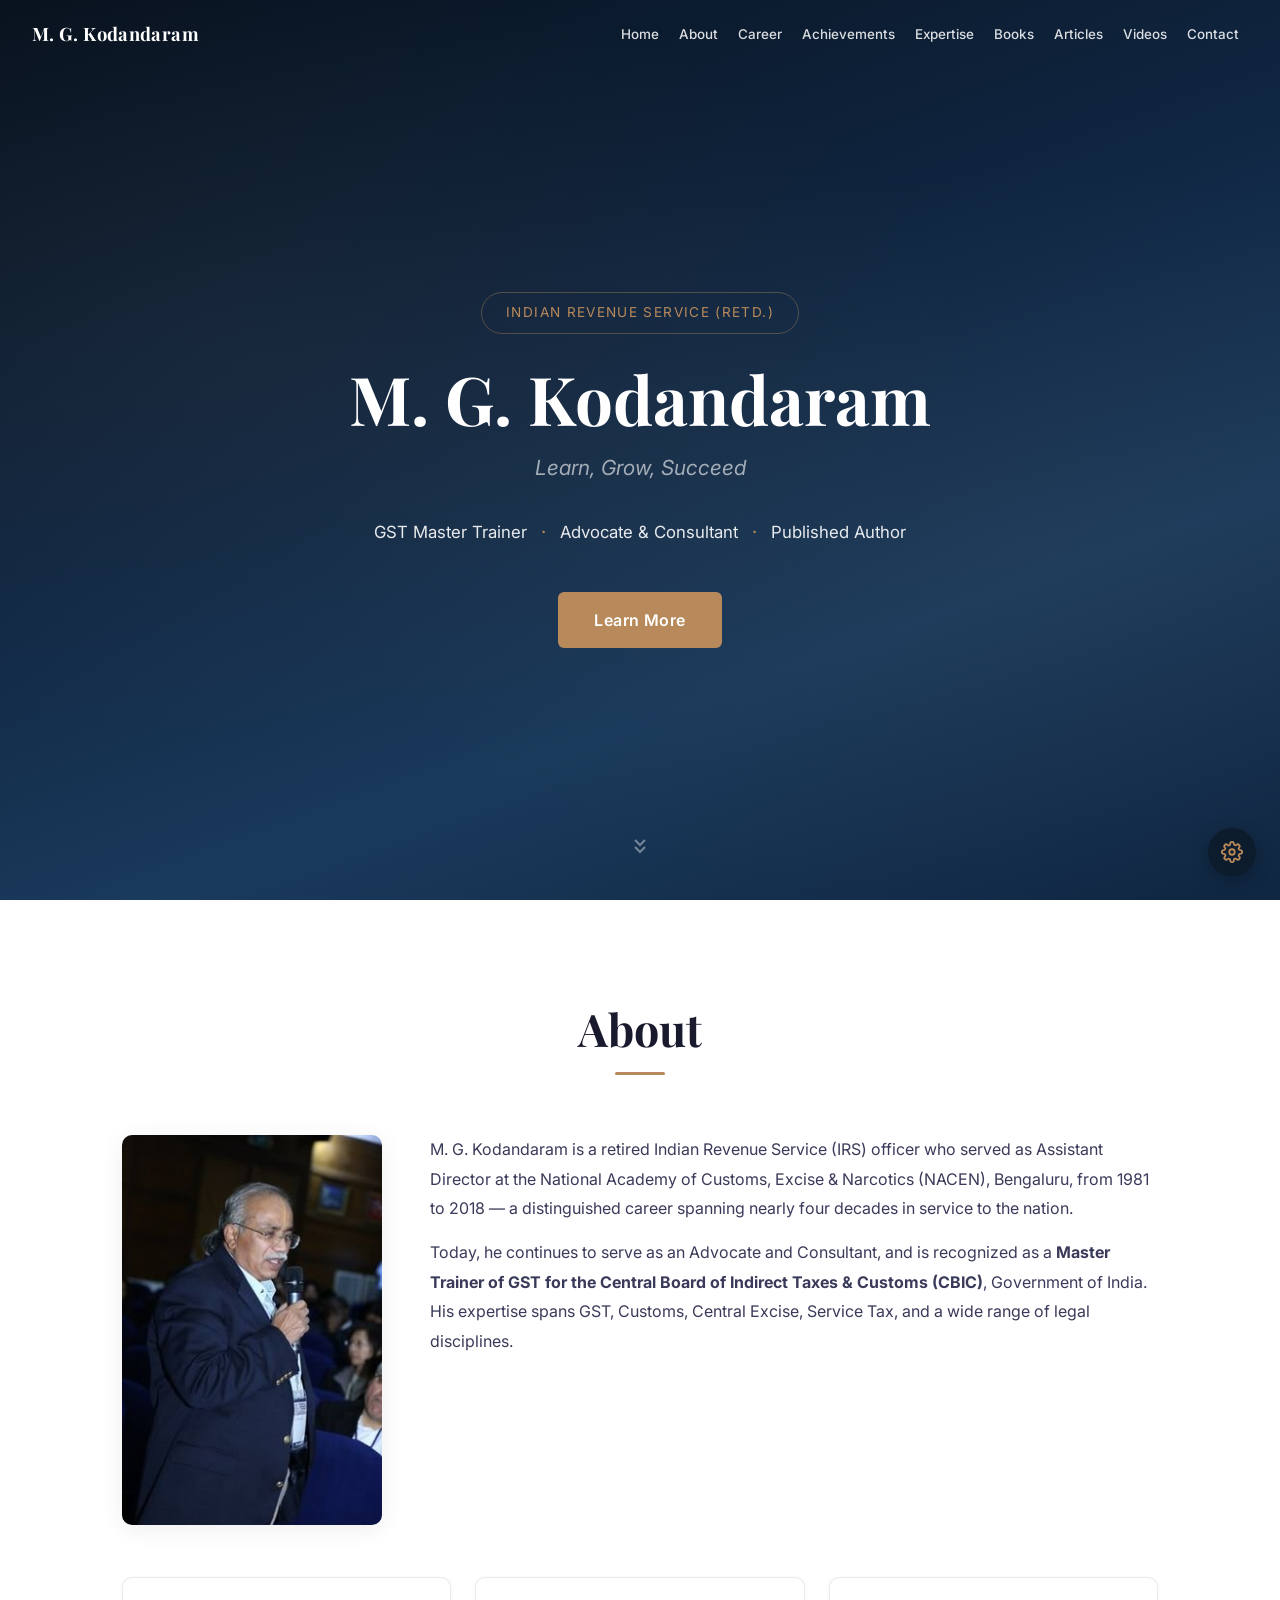
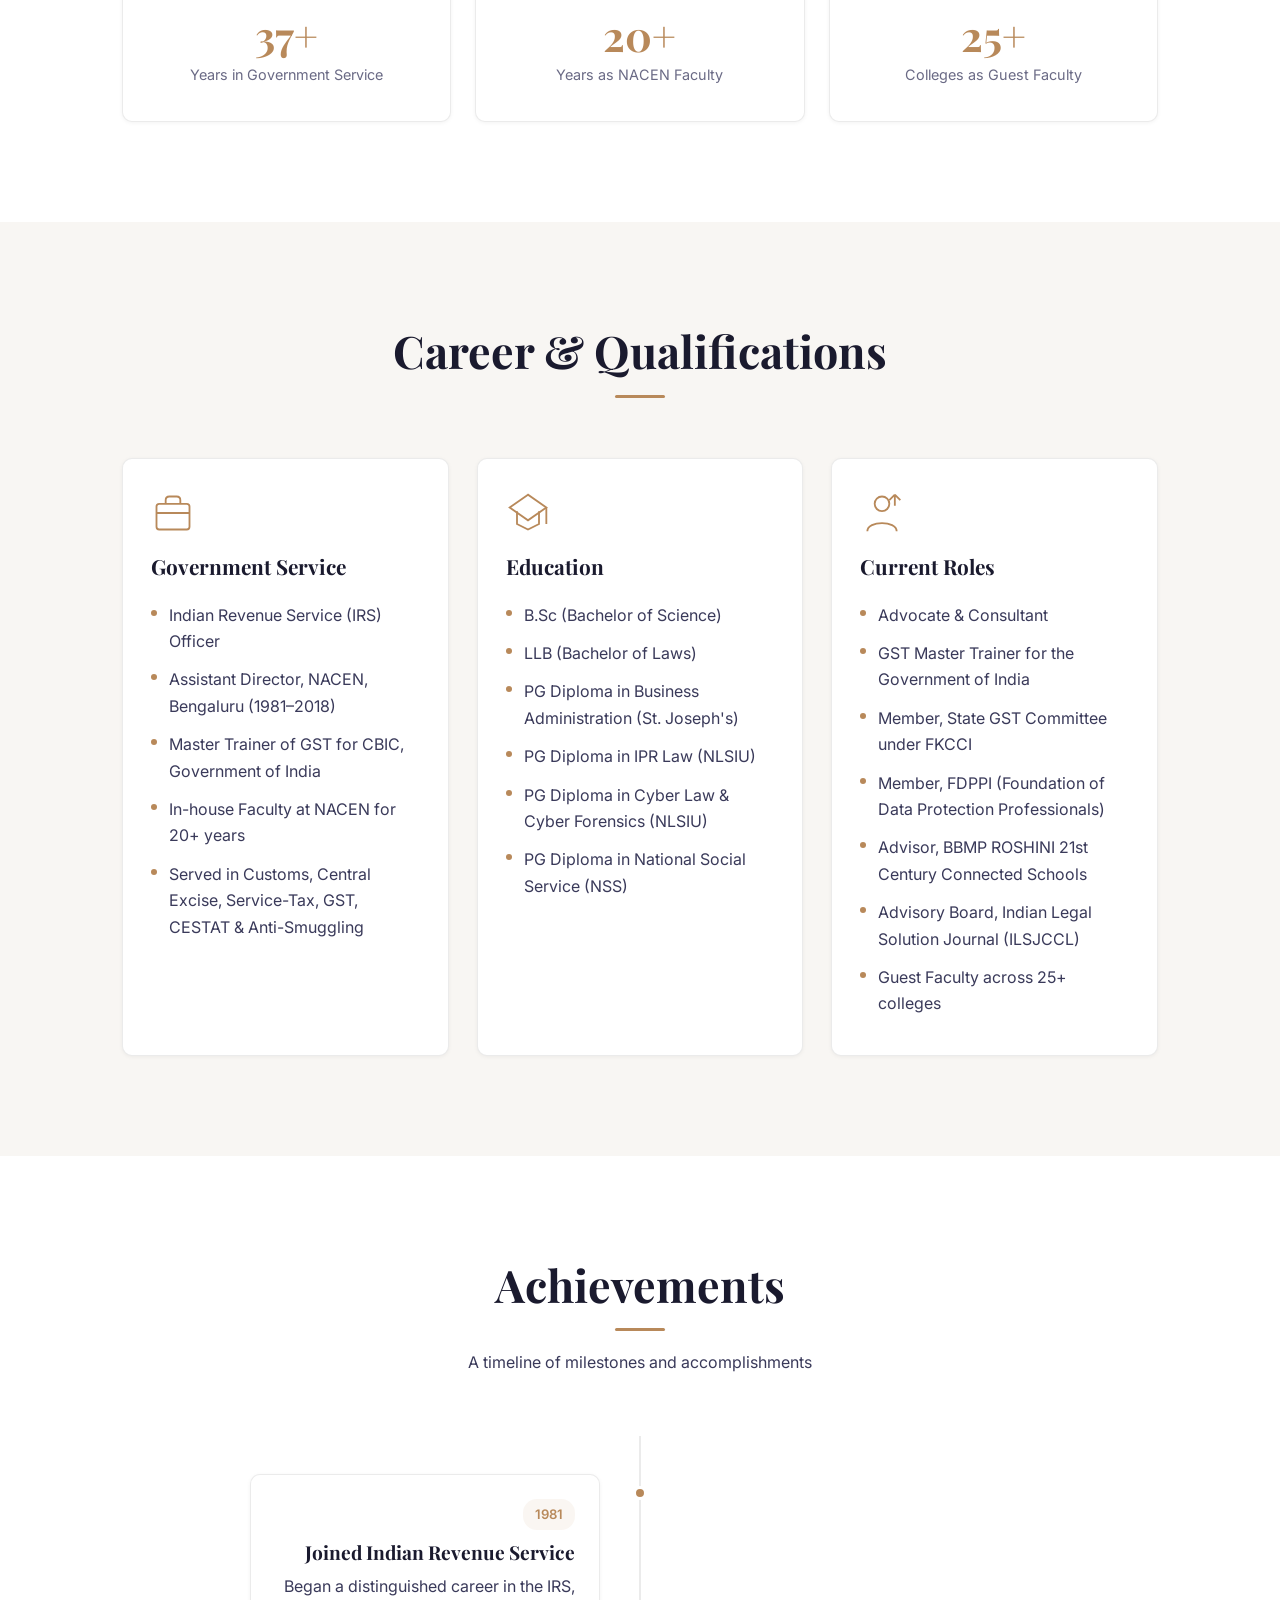
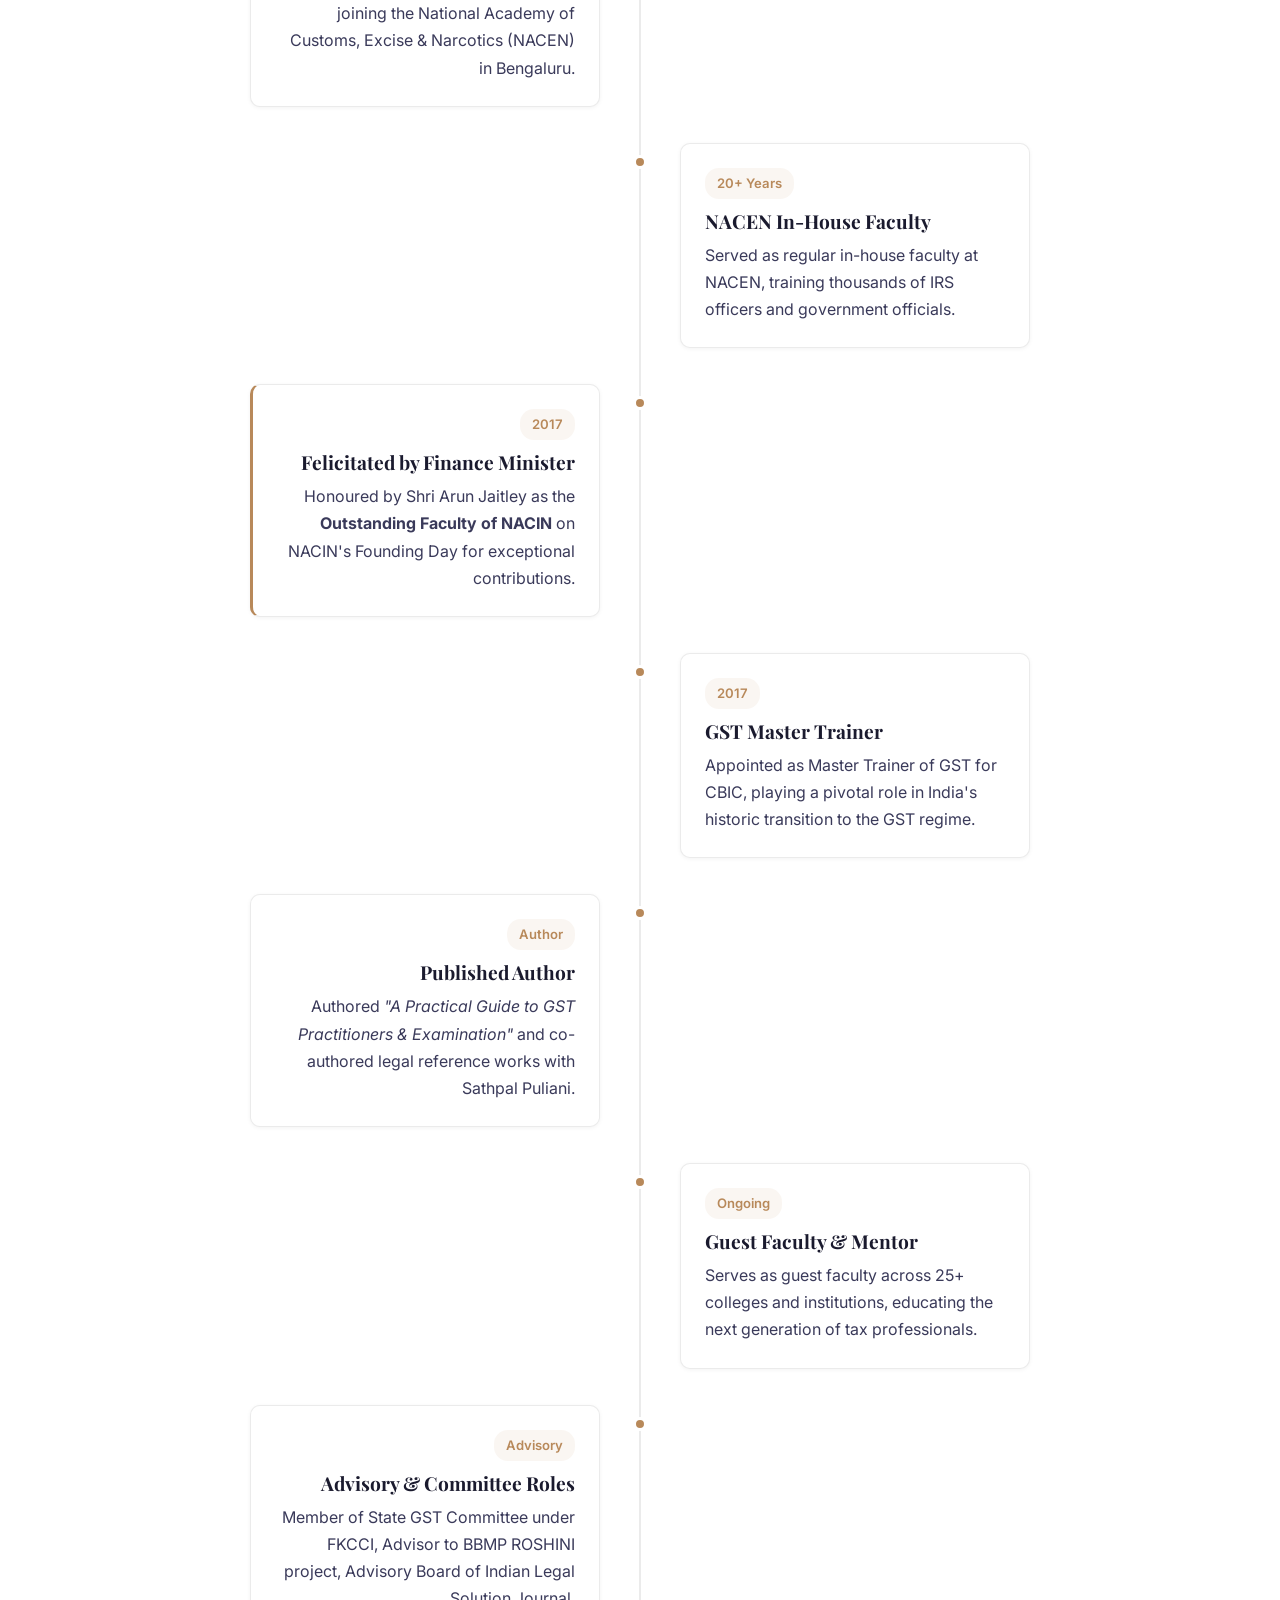
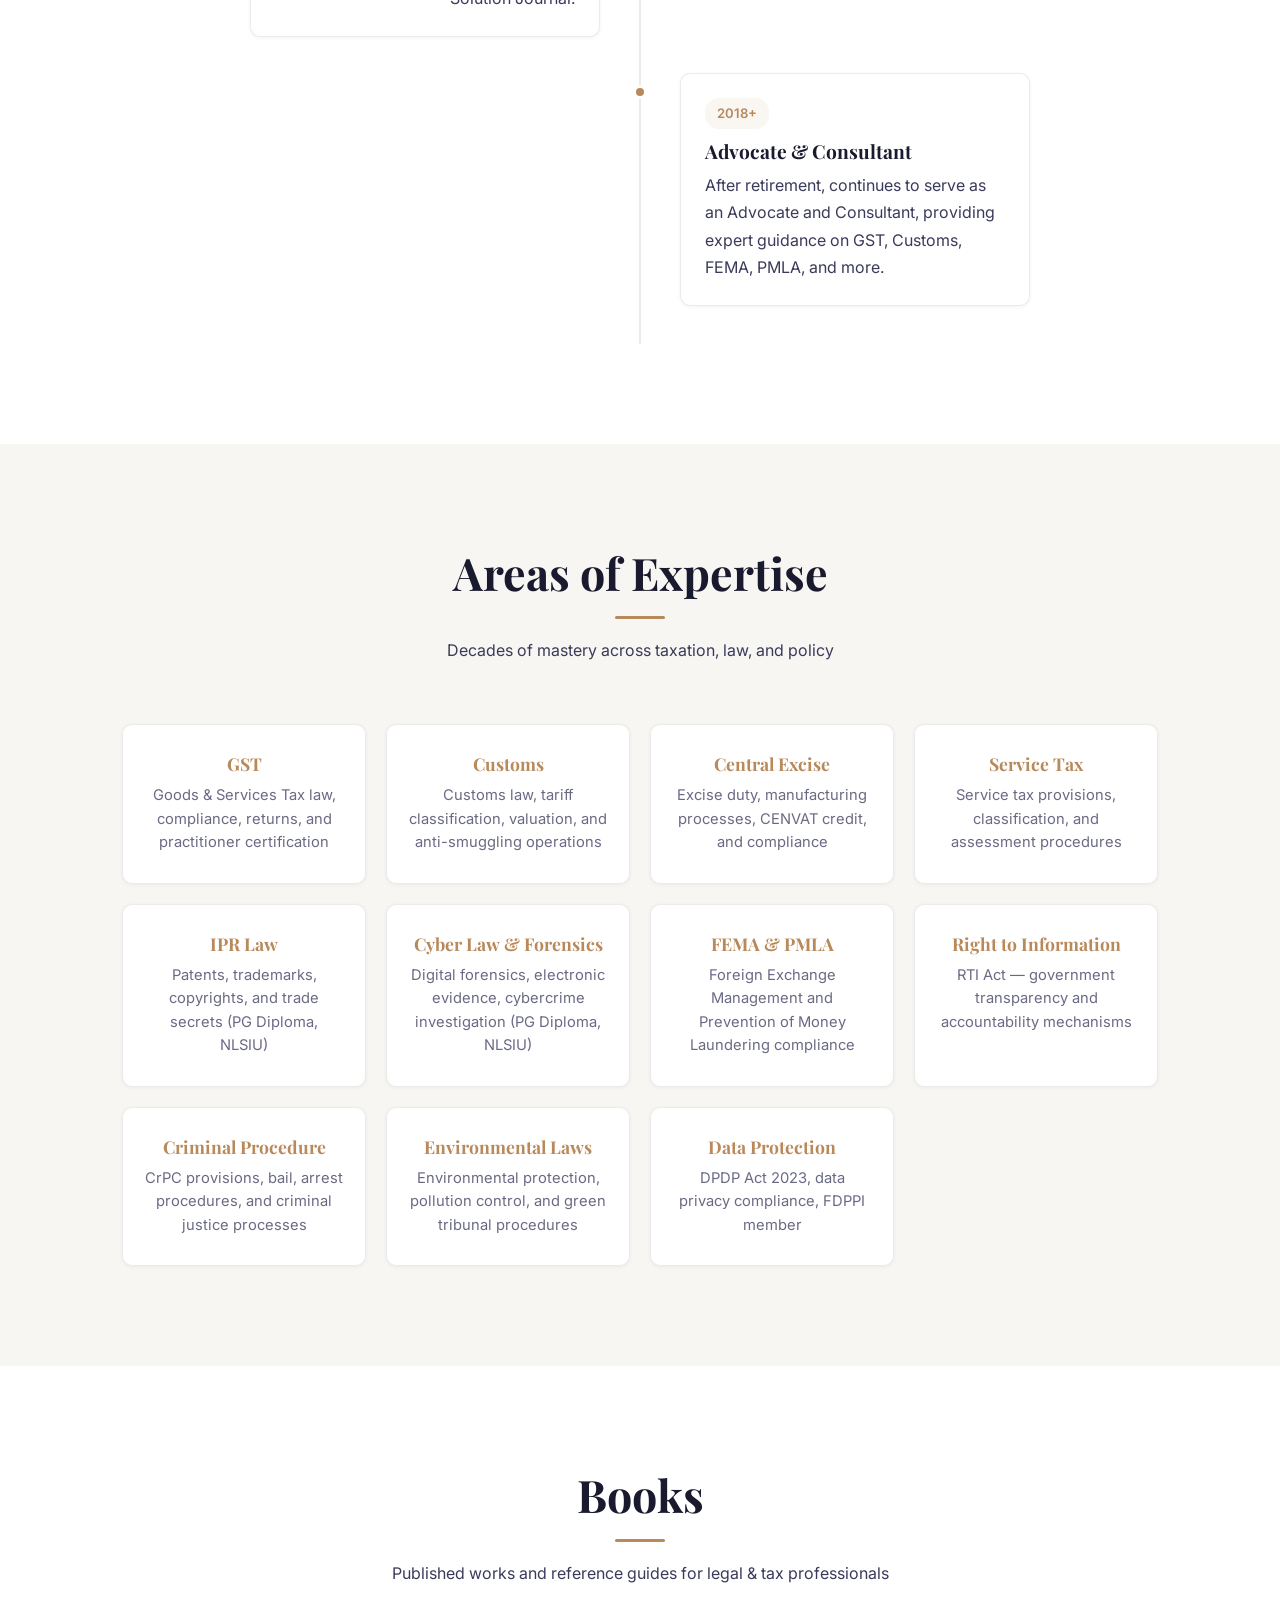
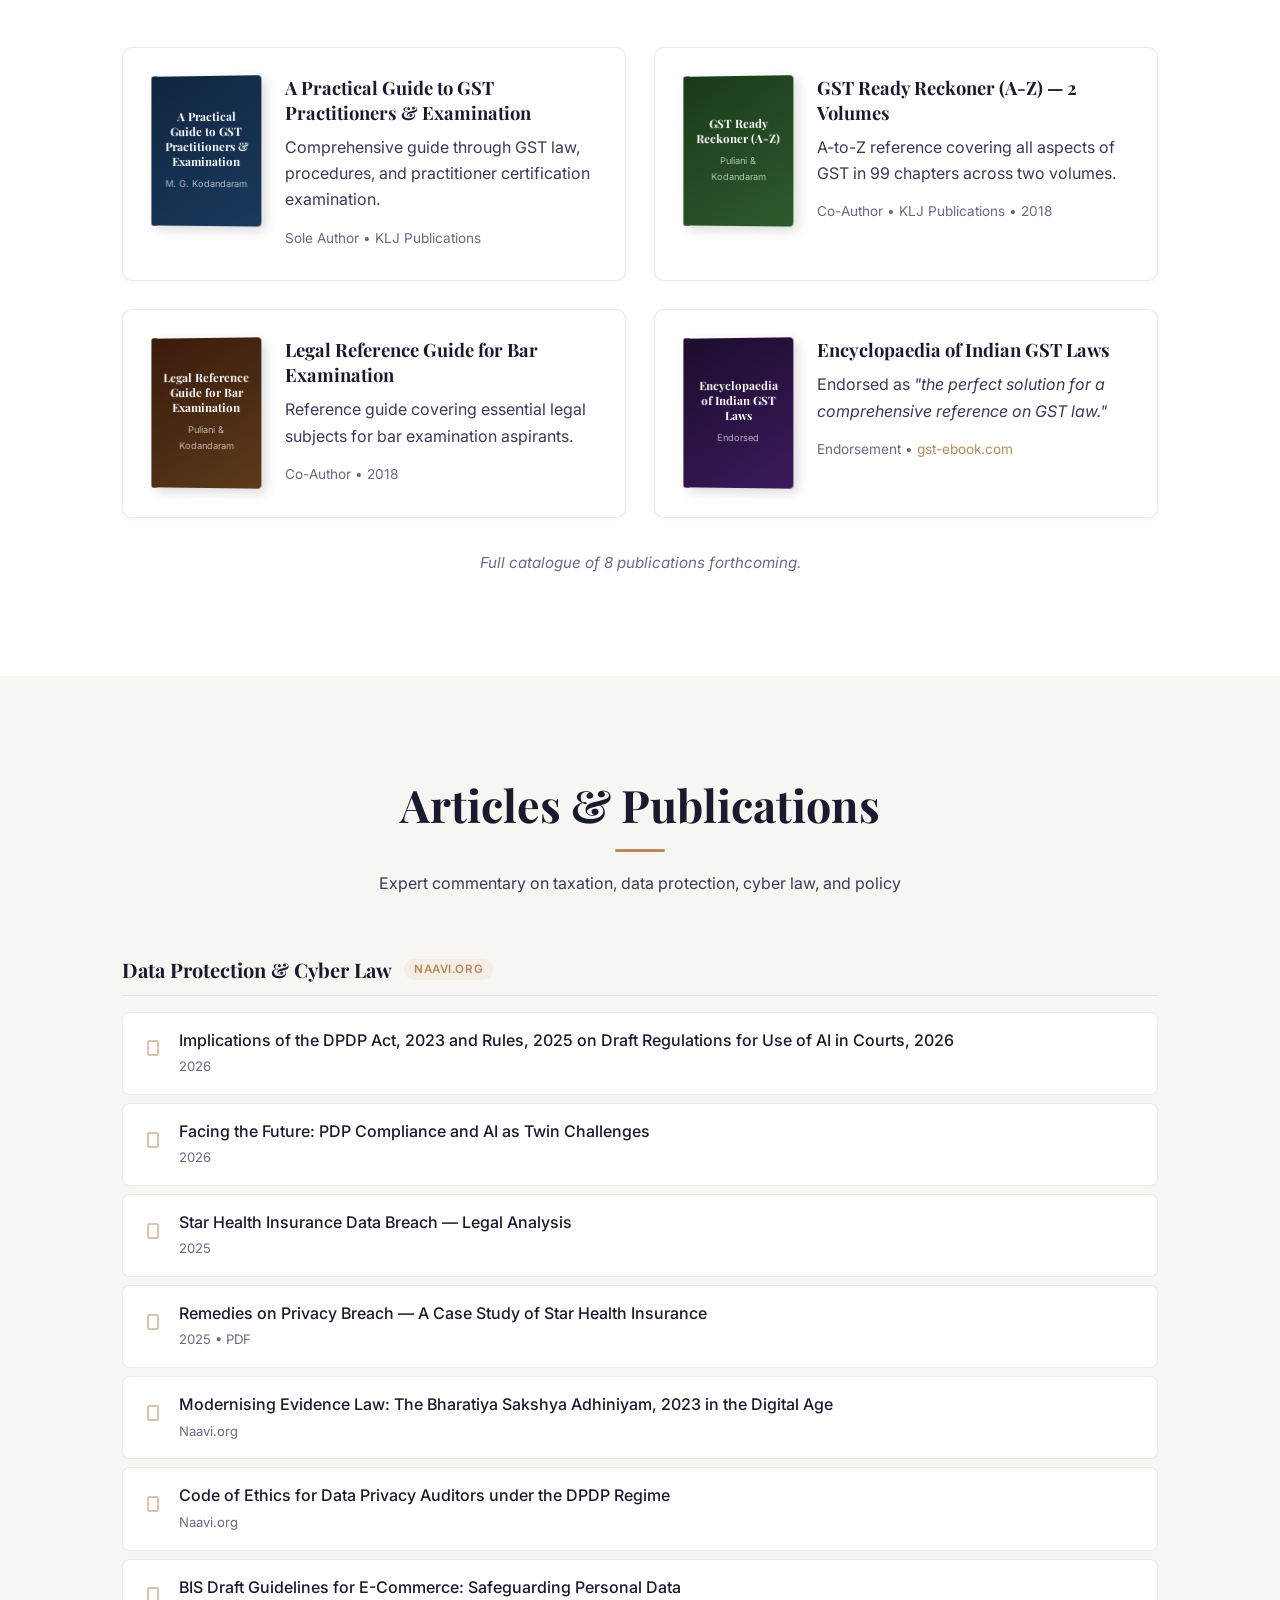
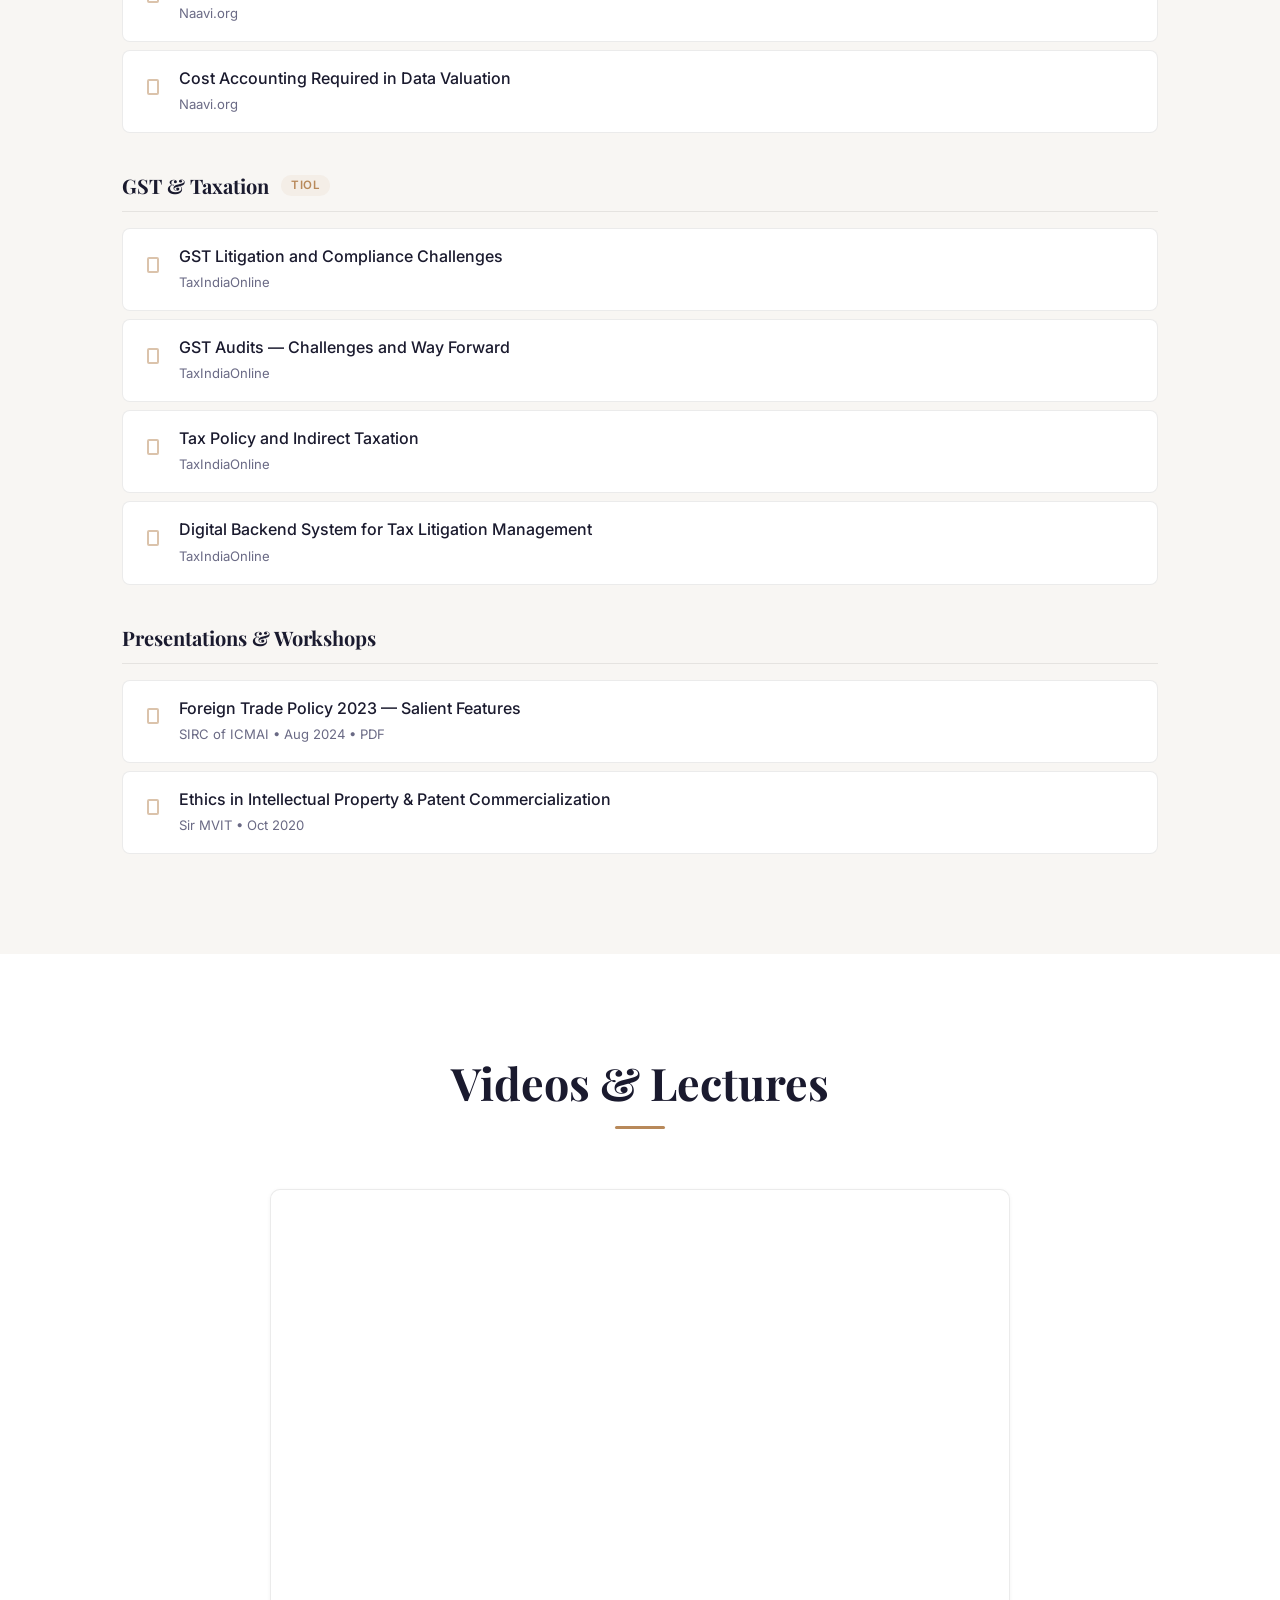
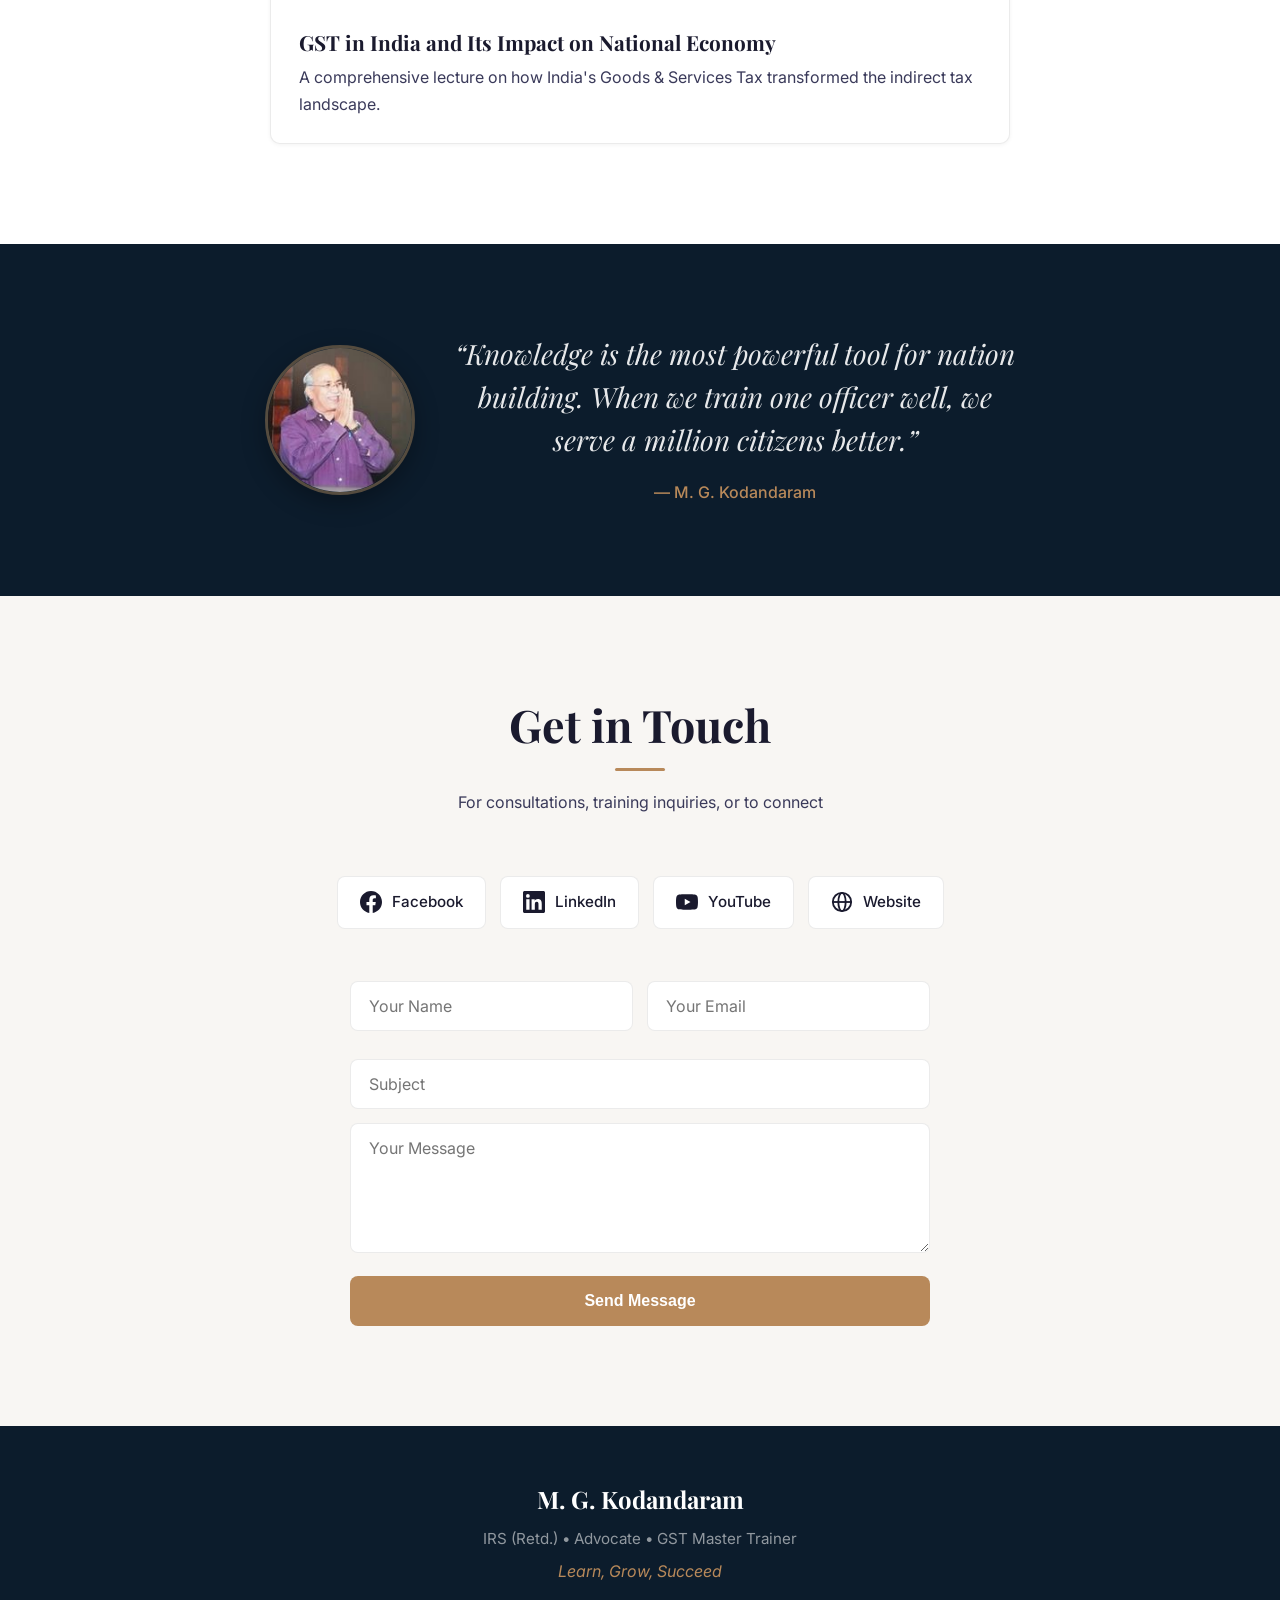
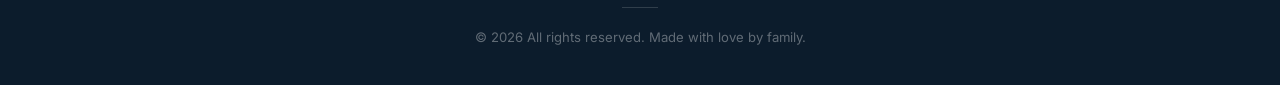
==== index.html @ ac094978 "Use full name in nav brand Co-Authored-By: Claude Opus 4.6 <noreply@anthropic.com>" ====
<!DOCTYPE html>
<html lang="en">
<head>
  <meta charset="UTF-8">
  <meta name="viewport" content="width=device-width, initial-scale=1.0">
  <title>M. G. Kodandaram, IRS — GST Master Trainer | Advocate | Author</title>
  <link rel="stylesheet" href="styles.css">
  <link href="https://fonts.googleapis.com/css2?family=Playfair+Display:ital,wght@0,400;0,600;0,700;1,400&family=Inter:wght@300;400;500;600&display=swap" rel="stylesheet">
</head>
<body>

  <!-- Settings Panel -->
  <button class="settings-toggle" id="settingsToggle" aria-label="Settings">
    <svg viewBox="0 0 24 24" fill="none" stroke="currentColor" stroke-width="2"><circle cx="12" cy="12" r="3"/><path d="M19.4 15a1.65 1.65 0 00.33 1.82l.06.06a2 2 0 01-2.83 2.83l-.06-.06a1.65 1.65 0 00-1.82-.33 1.65 1.65 0 00-1 1.51V21a2 2 0 01-4 0v-.09A1.65 1.65 0 009 19.4a1.65 1.65 0 00-1.82.33l-.06.06a2 2 0 01-2.83-2.83l.06-.06A1.65 1.65 0 004.68 15a1.65 1.65 0 00-1.51-1H3a2 2 0 010-4h.09A1.65 1.65 0 004.6 9a1.65 1.65 0 00-.33-1.82l-.06-.06a2 2 0 012.83-2.83l.06.06A1.65 1.65 0 009 4.68a1.65 1.65 0 001-1.51V3a2 2 0 014 0v.09a1.65 1.65 0 001 1.51 1.65 1.65 0 001.82-.33l.06-.06a2 2 0 012.83 2.83l-.06.06A1.65 1.65 0 0019.4 9a1.65 1.65 0 001.51 1H21a2 2 0 010 4h-.09a1.65 1.65 0 00-1.51 1z"/></svg>
  </button>
  <div class="settings-panel" id="settingsPanel">
    <h3>Display</h3>
    <div class="setting-group">
      <label>Theme</label>
      <div class="setting-buttons">
        <button class="setting-btn active" data-theme="light">Light</button>
        <button class="setting-btn" data-theme="dark">Dark</button>
      </div>
    </div>
    <div class="setting-group">
      <label>Font Size</label>
      <div class="setting-buttons">
        <button class="setting-btn" data-size="small">A<small>-</small></button>
        <button class="setting-btn active" data-size="medium">A</button>
        <button class="setting-btn" data-size="large">A<small>+</small></button>
      </div>
    </div>
  </div>

  <!-- Navigation -->
  <nav class="navbar" id="navbar">
    <div class="nav-brand">M. G. Kodandaram</div>
    <ul class="nav-links" id="navLinks">
      <li><a href="#home">Home</a></li>
      <li><a href="#about">About</a></li>
      <li><a href="#career">Career</a></li>
      <li><a href="#achievements">Achievements</a></li>
      <li><a href="#expertise">Expertise</a></li>
      <li><a href="#publications">Books</a></li>
      <li><a href="#articles">Articles</a></li>
      <li><a href="#videos">Videos</a></li>
      <li><a href="#contact">Contact</a></li>
    </ul>
    <button class="nav-toggle" id="navToggle" aria-label="Toggle menu">
      <span></span><span></span><span></span>
    </button>
  </nav>

  <!-- Hero Section -->
  <section id="home" class="hero">
    <div class="hero-overlay"></div>
    <div class="hero-content">
      <div class="hero-badge">Indian Revenue Service (Retd.)</div>
      <h1 class="hero-title">M. G. Kodandaram</h1>
      <p class="hero-tagline">Learn, Grow, Succeed</p>
      <div class="hero-roles">
        <span class="role-tag">GST Master Trainer</span>
        <span class="role-dot">&middot;</span>
        <span class="role-tag">Advocate &amp; Consultant</span>
        <span class="role-dot">&middot;</span>
        <span class="role-tag">Published Author</span>
      </div>
      <a href="#about" class="hero-btn">Learn More</a>
    </div>
    <div class="hero-scroll-hint">
      <svg viewBox="0 0 24 24" fill="none" stroke="currentColor" stroke-width="2"><path d="M7 13l5 5 5-5M7 6l5 5 5-5"/></svg>
    </div>
  </section>

  <!-- About Section -->
  <section id="about" class="section">
    <div class="container">
      <div class="section-header">
        <h2 class="section-title">About</h2>
        <div class="section-line"></div>
      </div>
      <div class="about-content">
        <div class="about-photo">
          <img src="images/speaking.jpg" alt="M. G. Kodandaram speaking at a conference">
        </div>
        <div class="about-text">
          <p class="about-lead">
            M. G. Kodandaram is a retired Indian Revenue Service (IRS) officer who served as
            Assistant Director at the National Academy of Customs, Excise &amp; Narcotics (NACEN),
            Bengaluru, from 1981 to 2018 &mdash; a distinguished career spanning nearly four decades
            in service to the nation.
          </p>
          <p>
            Today, he continues to serve as an Advocate and Consultant, and is recognized as a
            <strong>Master Trainer of GST for the Central Board of Indirect Taxes &amp; Customs (CBIC)</strong>,
            Government of India. His expertise spans GST, Customs, Central Excise, Service Tax, and a
            wide range of legal disciplines.
          </p>
        </div>
      </div>
      <div class="stats-row">
        <div class="stat-card anim">
          <span class="stat-number">37+</span>
          <span class="stat-label">Years in Government Service</span>
        </div>
        <div class="stat-card anim">
          <span class="stat-number">20+</span>
          <span class="stat-label">Years as NACEN Faculty</span>
        </div>
        <div class="stat-card anim">
          <span class="stat-number">25+</span>
          <span class="stat-label">Colleges as Guest Faculty</span>
        </div>
      </div>
    </div>
  </section>

  <!-- Career Section -->
  <section id="career" class="section alt-bg">
    <div class="container">
      <div class="section-header">
        <h2 class="section-title">Career &amp; Qualifications</h2>
        <div class="section-line"></div>
      </div>
      <div class="career-grid">
        <div class="career-card anim">
          <div class="career-icon">
            <svg viewBox="0 0 48 48" fill="none" stroke="currentColor" stroke-width="2"><rect x="6" y="14" width="36" height="28" rx="3"/><path d="M16 14 V10 Q16 6 20 6 L28 6 Q32 6 32 10 V14"/><line x1="6" y1="24" x2="42" y2="24"/></svg>
          </div>
          <h3>Government Service</h3>
          <ul>
            <li>Indian Revenue Service (IRS) Officer</li>
            <li>Assistant Director, NACEN, Bengaluru (1981&ndash;2018)</li>
            <li>Master Trainer of GST for CBIC, Government of India</li>
            <li>In-house Faculty at NACEN for 20+ years</li>
            <li>Served in Customs, Central Excise, Service-Tax, GST, CESTAT &amp; Anti-Smuggling</li>
          </ul>
        </div>
        <div class="career-card anim">
          <div class="career-icon">
            <svg viewBox="0 0 48 48" fill="none" stroke="currentColor" stroke-width="2"><path d="M24 4 L4 18 L24 32 L44 18 Z"/><path d="M12 22 L12 36 L24 42 L36 36 L36 22"/><line x1="44" y1="18" x2="44" y2="36"/></svg>
          </div>
          <h3>Education</h3>
          <ul>
            <li>B.Sc (Bachelor of Science)</li>
            <li>LLB (Bachelor of Laws)</li>
            <li>PG Diploma in Business Administration (St. Joseph's)</li>
            <li>PG Diploma in IPR Law (NLSIU)</li>
            <li>PG Diploma in Cyber Law &amp; Cyber Forensics (NLSIU)</li>
            <li>PG Diploma in National Social Service (NSS)</li>
          </ul>
        </div>
        <div class="career-card anim">
          <div class="career-icon">
            <svg viewBox="0 0 48 48" fill="none" stroke="currentColor" stroke-width="2"><circle cx="24" cy="14" r="8"/><path d="M8 44 C8 32 40 32 40 44"/><path d="M32 10 L38 4 M38 4 L44 10 M38 4 L38 16"/></svg>
          </div>
          <h3>Current Roles</h3>
          <ul>
            <li>Advocate &amp; Consultant</li>
            <li>GST Master Trainer for the Government of India</li>
            <li>Member, State GST Committee under FKCCI</li>
            <li>Member, FDPPI (Foundation of Data Protection Professionals)</li>
            <li>Advisor, BBMP ROSHINI 21st Century Connected Schools</li>
            <li>Advisory Board, Indian Legal Solution Journal (ILSJCCL)</li>
            <li>Guest Faculty across 25+ colleges</li>
          </ul>
        </div>
      </div>
    </div>
  </section>

  <!-- Achievements Section -->
  <section id="achievements" class="section">
    <div class="container">
      <div class="section-header">
        <h2 class="section-title">Achievements</h2>
        <div class="section-line"></div>
        <p class="section-subtitle">A timeline of milestones and accomplishments</p>
      </div>
      <div class="timeline">
        <div class="timeline-item left anim">
          <div class="timeline-content">
            <div class="timeline-year">1981</div>
            <h3>Joined Indian Revenue Service</h3>
            <p>Began a distinguished career in the IRS, joining the National Academy of Customs, Excise &amp; Narcotics (NACEN) in Bengaluru.</p>
          </div>
        </div>
        <div class="timeline-item right anim">
          <div class="timeline-content">
            <div class="timeline-year">20+ Years</div>
            <h3>NACEN In-House Faculty</h3>
            <p>Served as regular in-house faculty at NACEN, training thousands of IRS officers and government officials.</p>
          </div>
        </div>
        <div class="timeline-item left anim">
          <div class="timeline-content highlight">
            <div class="timeline-year">2017</div>
            <h3>Felicitated by Finance Minister</h3>
            <p>Honoured by Shri Arun Jaitley as the <strong>Outstanding Faculty of NACIN</strong> on NACIN's Founding Day for exceptional contributions.</p>
          </div>
        </div>
        <div class="timeline-item right anim">
          <div class="timeline-content">
            <div class="timeline-year">2017</div>
            <h3>GST Master Trainer</h3>
            <p>Appointed as Master Trainer of GST for CBIC, playing a pivotal role in India's historic transition to the GST regime.</p>
          </div>
        </div>
        <div class="timeline-item left anim">
          <div class="timeline-content">
            <div class="timeline-year">Author</div>
            <h3>Published Author</h3>
            <p>Authored <em>"A Practical Guide to GST Practitioners &amp; Examination"</em> and co-authored legal reference works with Sathpal Puliani.</p>
          </div>
        </div>
        <div class="timeline-item right anim">
          <div class="timeline-content">
            <div class="timeline-year">Ongoing</div>
            <h3>Guest Faculty &amp; Mentor</h3>
            <p>Serves as guest faculty across 25+ colleges and institutions, educating the next generation of tax professionals.</p>
          </div>
        </div>
        <div class="timeline-item left anim">
          <div class="timeline-content">
            <div class="timeline-year">Advisory</div>
            <h3>Advisory &amp; Committee Roles</h3>
            <p>Member of State GST Committee under FKCCI, Advisor to BBMP ROSHINI project, Advisory Board of Indian Legal Solution Journal.</p>
          </div>
        </div>
        <div class="timeline-item right anim">
          <div class="timeline-content">
            <div class="timeline-year">2018+</div>
            <h3>Advocate &amp; Consultant</h3>
            <p>After retirement, continues to serve as an Advocate and Consultant, providing expert guidance on GST, Customs, FEMA, PMLA, and more.</p>
          </div>
        </div>
      </div>
    </div>
  </section>

  <!-- Expertise Section -->
  <section id="expertise" class="section alt-bg">
    <div class="container">
      <div class="section-header">
        <h2 class="section-title">Areas of Expertise</h2>
        <div class="section-line"></div>
        <p class="section-subtitle">Decades of mastery across taxation, law, and policy</p>
      </div>
      <div class="expertise-grid">
        <div class="expertise-card anim"><h3>GST</h3><p>Goods &amp; Services Tax law, compliance, returns, and practitioner certification</p></div>
        <div class="expertise-card anim"><h3>Customs</h3><p>Customs law, tariff classification, valuation, and anti-smuggling operations</p></div>
        <div class="expertise-card anim"><h3>Central Excise</h3><p>Excise duty, manufacturing processes, CENVAT credit, and compliance</p></div>
        <div class="expertise-card anim"><h3>Service Tax</h3><p>Service tax provisions, classification, and assessment procedures</p></div>
        <div class="expertise-card anim"><h3>IPR Law</h3><p>Patents, trademarks, copyrights, and trade secrets (PG Diploma, NLSIU)</p></div>
        <div class="expertise-card anim"><h3>Cyber Law &amp; Forensics</h3><p>Digital forensics, electronic evidence, cybercrime investigation (PG Diploma, NLSIU)</p></div>
        <div class="expertise-card anim"><h3>FEMA &amp; PMLA</h3><p>Foreign Exchange Management and Prevention of Money Laundering compliance</p></div>
        <div class="expertise-card anim"><h3>Right to Information</h3><p>RTI Act &mdash; government transparency and accountability mechanisms</p></div>
        <div class="expertise-card anim"><h3>Criminal Procedure</h3><p>CrPC provisions, bail, arrest procedures, and criminal justice processes</p></div>
        <div class="expertise-card anim"><h3>Environmental Laws</h3><p>Environmental protection, pollution control, and green tribunal procedures</p></div>
        <div class="expertise-card anim"><h3>Data Protection</h3><p>DPDP Act 2023, data privacy compliance, FDPPI member</p></div>
      </div>
    </div>
  </section>

  <!-- Books Section -->
  <section id="publications" class="section">
    <div class="container">
      <div class="section-header">
        <h2 class="section-title">Books</h2>
        <div class="section-line"></div>
        <p class="section-subtitle">Published works and reference guides for legal &amp; tax professionals</p>
      </div>
      <div class="books-grid">
        <div class="book-card anim">
          <div class="book-cover">
            <div class="book-spine"></div>
            <div class="book-face">
              <span class="book-face-title">A Practical Guide to GST Practitioners &amp; Examination</span>
              <span class="book-face-author">M. G. Kodandaram</span>
            </div>
          </div>
          <div class="book-info">
            <h3>A Practical Guide to GST Practitioners &amp; Examination</h3>
            <p>Comprehensive guide through GST law, procedures, and practitioner certification examination.</p>
            <span class="book-meta">Sole Author &bull; KLJ Publications</span>
          </div>
        </div>
        <div class="book-card anim">
          <div class="book-cover alt1">
            <div class="book-spine"></div>
            <div class="book-face">
              <span class="book-face-title">GST Ready Reckoner (A-Z)</span>
              <span class="book-face-author">Puliani &amp; Kodandaram</span>
            </div>
          </div>
          <div class="book-info">
            <h3>GST Ready Reckoner (A-Z) &mdash; 2 Volumes</h3>
            <p>A-to-Z reference covering all aspects of GST in 99 chapters across two volumes.</p>
            <span class="book-meta">Co-Author &bull; KLJ Publications &bull; 2018</span>
          </div>
        </div>
        <div class="book-card anim">
          <div class="book-cover alt2">
            <div class="book-spine"></div>
            <div class="book-face">
              <span class="book-face-title">Legal Reference Guide for Bar Examination</span>
              <span class="book-face-author">Puliani &amp; Kodandaram</span>
            </div>
          </div>
          <div class="book-info">
            <h3>Legal Reference Guide for Bar Examination</h3>
            <p>Reference guide covering essential legal subjects for bar examination aspirants.</p>
            <span class="book-meta">Co-Author &bull; 2018</span>
          </div>
        </div>
        <div class="book-card anim">
          <div class="book-cover alt3">
            <div class="book-spine"></div>
            <div class="book-face">
              <span class="book-face-title">Encyclopaedia of Indian GST Laws</span>
              <span class="book-face-author">Endorsed</span>
            </div>
          </div>
          <div class="book-info">
            <h3>Encyclopaedia of Indian GST Laws</h3>
            <p>Endorsed as <em>"the perfect solution for a comprehensive reference on GST law."</em></p>
            <span class="book-meta">Endorsement &bull; <a href="https://www.gst-ebook.com/" target="_blank" rel="noopener">gst-ebook.com</a></span>
          </div>
        </div>
      </div>
      <p class="books-note">Full catalogue of 8 publications forthcoming.</p>
    </div>
  </section>

  <!-- Articles Section -->
  <section id="articles" class="section alt-bg">
    <div class="container">
      <div class="section-header">
        <h2 class="section-title">Articles &amp; Publications</h2>
        <div class="section-line"></div>
        <p class="section-subtitle">Expert commentary on taxation, data protection, cyber law, and policy</p>
      </div>

      <div class="articles-category">
        <h3 class="category-title"><span class="category-label">Data Protection &amp; Cyber Law</span><span class="category-badge">Naavi.org</span></h3>
        <div class="articles-list">
          <a href="https://www.naavi.org/wp/implications-of-the-dpdp-act-2023-and-rules-2025-on-the-draft-regulations-for-use-of-artificial-intelligence-in-courts-2026-mr-m-g-kodandaram/" target="_blank" rel="noopener" class="article-item anim">
            <span class="article-icon"><svg viewBox="0 0 20 20" fill="currentColor"><path d="M4 4a2 2 0 012-2h8a2 2 0 012 2v12a2 2 0 01-2 2H6a2 2 0 01-2-2V4zm2 0v12h8V4H6z"/></svg></span>
            <span class="article-body"><span class="article-title">Implications of the DPDP Act, 2023 and Rules, 2025 on Draft Regulations for Use of AI in Courts, 2026</span><span class="article-meta">2026</span></span>
            <span class="article-arrow">&rarr;</span>
          </a>
          <a href="https://www.naavi.org/wp/facing-the-future-pdp-compliance-and-ai-as-twin-challenges-by-m-g-kodandaram/" target="_blank" rel="noopener" class="article-item anim">
            <span class="article-icon"><svg viewBox="0 0 20 20" fill="currentColor"><path d="M4 4a2 2 0 012-2h8a2 2 0 012 2v12a2 2 0 01-2 2H6a2 2 0 01-2-2V4zm2 0v12h8V4H6z"/></svg></span>
            <span class="article-body"><span class="article-title">Facing the Future: PDP Compliance and AI as Twin Challenges</span><span class="article-meta">2026</span></span>
            <span class="article-arrow">&rarr;</span>
          </a>
          <a href="https://www.naavi.org/wp/star-health-insurance-data-breach-analysis-by-advocate-m-g-kodandaram/" target="_blank" rel="noopener" class="article-item anim">
            <span class="article-icon"><svg viewBox="0 0 20 20" fill="currentColor"><path d="M4 4a2 2 0 012-2h8a2 2 0 012 2v12a2 2 0 01-2 2H6a2 2 0 01-2-2V4zm2 0v12h8V4H6z"/></svg></span>
            <span class="article-body"><span class="article-title">Star Health Insurance Data Breach &mdash; Legal Analysis</span><span class="article-meta">2025</span></span>
            <span class="article-arrow">&rarr;</span>
          </a>
          <a href="https://naavi.org/uploads_wp/2025/star_breach_report_kodandram.pdf" target="_blank" rel="noopener" class="article-item anim">
            <span class="article-icon"><svg viewBox="0 0 20 20" fill="currentColor"><path d="M4 4a2 2 0 012-2h8a2 2 0 012 2v12a2 2 0 01-2 2H6a2 2 0 01-2-2V4zm2 0v12h8V4H6z"/></svg></span>
            <span class="article-body"><span class="article-title">Remedies on Privacy Breach &mdash; A Case Study of Star Health Insurance</span><span class="article-meta">2025 &bull; PDF</span></span>
            <span class="article-arrow">&rarr;</span>
          </a>
          <a href="https://www.naavi.org/wp/modernising-evidence-law-the-bharatiya-sakshya-adhiniyam-2023-bsa-in-the-digital-age/" target="_blank" rel="noopener" class="article-item anim">
            <span class="article-icon"><svg viewBox="0 0 20 20" fill="currentColor"><path d="M4 4a2 2 0 012-2h8a2 2 0 012 2v12a2 2 0 01-2 2H6a2 2 0 01-2-2V4zm2 0v12h8V4H6z"/></svg></span>
            <span class="article-body"><span class="article-title">Modernising Evidence Law: The Bharatiya Sakshya Adhiniyam, 2023 in the Digital Age</span><span class="article-meta">Naavi.org</span></span>
            <span class="article-arrow">&rarr;</span>
          </a>
          <a href="https://www.naavi.org/wp/code-of-ethics-for-data-privacy-auditors-under-the-dpdp-regime/" target="_blank" rel="noopener" class="article-item anim">
            <span class="article-icon"><svg viewBox="0 0 20 20" fill="currentColor"><path d="M4 4a2 2 0 012-2h8a2 2 0 012 2v12a2 2 0 01-2 2H6a2 2 0 01-2-2V4zm2 0v12h8V4H6z"/></svg></span>
            <span class="article-body"><span class="article-title">Code of Ethics for Data Privacy Auditors under the DPDP Regime</span><span class="article-meta">Naavi.org</span></span>
            <span class="article-arrow">&rarr;</span>
          </a>
          <a href="https://www.naavi.org/wp/bis-draft-guidelines-for-e-commerce-safeguarding-personal-data/" target="_blank" rel="noopener" class="article-item anim">
            <span class="article-icon"><svg viewBox="0 0 20 20" fill="currentColor"><path d="M4 4a2 2 0 012-2h8a2 2 0 012 2v12a2 2 0 01-2 2H6a2 2 0 01-2-2V4zm2 0v12h8V4H6z"/></svg></span>
            <span class="article-body"><span class="article-title">BIS Draft Guidelines for E-Commerce: Safeguarding Personal Data</span><span class="article-meta">Naavi.org</span></span>
            <span class="article-arrow">&rarr;</span>
          </a>
          <a href="https://www.naavi.org/wp/cost-accounting-required-in-data-valuation/" target="_blank" rel="noopener" class="article-item anim">
            <span class="article-icon"><svg viewBox="0 0 20 20" fill="currentColor"><path d="M4 4a2 2 0 012-2h8a2 2 0 012 2v12a2 2 0 01-2 2H6a2 2 0 01-2-2V4zm2 0v12h8V4H6z"/></svg></span>
            <span class="article-body"><span class="article-title">Cost Accounting Required in Data Valuation</span><span class="article-meta">Naavi.org</span></span>
            <span class="article-arrow">&rarr;</span>
          </a>
        </div>
      </div>

      <div class="articles-category">
        <h3 class="category-title"><span class="category-label">GST &amp; Taxation</span><span class="category-badge">TIOL</span></h3>
        <div class="articles-list">
          <a href="https://taxindiaonline.com/RC2/inside2.php3?filename=bnews_detail.php3&newsid=47589" target="_blank" rel="noopener" class="article-item anim">
            <span class="article-icon"><svg viewBox="0 0 20 20" fill="currentColor"><path d="M4 4a2 2 0 012-2h8a2 2 0 012 2v12a2 2 0 01-2 2H6a2 2 0 01-2-2V4zm2 0v12h8V4H6z"/></svg></span>
            <span class="article-body"><span class="article-title">GST Litigation and Compliance Challenges</span><span class="article-meta">TaxIndiaOnline</span></span>
            <span class="article-arrow">&rarr;</span>
          </a>
          <a href="https://taxindiaonline.com/RC2/inside2.php3?filename=bnews_detail.php3&newsid=47367" target="_blank" rel="noopener" class="article-item anim">
            <span class="article-icon"><svg viewBox="0 0 20 20" fill="currentColor"><path d="M4 4a2 2 0 012-2h8a2 2 0 012 2v12a2 2 0 01-2 2H6a2 2 0 01-2-2V4zm2 0v12h8V4H6z"/></svg></span>
            <span class="article-body"><span class="article-title">GST Audits &mdash; Challenges and Way Forward</span><span class="article-meta">TaxIndiaOnline</span></span>
            <span class="article-arrow">&rarr;</span>
          </a>
          <a href="https://taxindiaonline.com/RC2/inside2.php3?filename=bnews_detail.php3&newsid=46598" target="_blank" rel="noopener" class="article-item anim">
            <span class="article-icon"><svg viewBox="0 0 20 20" fill="currentColor"><path d="M4 4a2 2 0 012-2h8a2 2 0 012 2v12a2 2 0 01-2 2H6a2 2 0 01-2-2V4zm2 0v12h8V4H6z"/></svg></span>
            <span class="article-body"><span class="article-title">Tax Policy and Indirect Taxation</span><span class="article-meta">TaxIndiaOnline</span></span>
            <span class="article-arrow">&rarr;</span>
          </a>
          <a href="https://taxindiaonline.com/RC2/inside2.php3?filename=bnews_detail.php3&newsid=44181" target="_blank" rel="noopener" class="article-item anim">
            <span class="article-icon"><svg viewBox="0 0 20 20" fill="currentColor"><path d="M4 4a2 2 0 012-2h8a2 2 0 012 2v12a2 2 0 01-2 2H6a2 2 0 01-2-2V4zm2 0v12h8V4H6z"/></svg></span>
            <span class="article-body"><span class="article-title">Digital Backend System for Tax Litigation Management</span><span class="article-meta">TaxIndiaOnline</span></span>
            <span class="article-arrow">&rarr;</span>
          </a>
        </div>
      </div>

      <div class="articles-category">
        <h3 class="category-title"><span class="category-label">Presentations &amp; Workshops</span></h3>
        <div class="articles-list">
          <a href="https://sircoficmai.in/storage/1385/QqfrAC7OVCIUs3hEagkJy5QibSvrsE-metaRlRQIElDTUEgIFNvdXRoQSAxNzA4MjAyNC1jb21wcmVzc2VkLnBkZg==-.pdf" target="_blank" rel="noopener" class="article-item anim">
            <span class="article-icon"><svg viewBox="0 0 20 20" fill="currentColor"><path d="M4 4a2 2 0 012-2h8a2 2 0 012 2v12a2 2 0 01-2 2H6a2 2 0 01-2-2V4zm2 0v12h8V4H6z"/></svg></span>
            <span class="article-body"><span class="article-title">Foreign Trade Policy 2023 &mdash; Salient Features</span><span class="article-meta">SIRC of ICMAI &bull; Aug 2024 &bull; PDF</span></span>
            <span class="article-arrow">&rarr;</span>
          </a>
          <a href="https://www.sirmvit.edu/summary-5-day-workshop-ipr/" target="_blank" rel="noopener" class="article-item anim">
            <span class="article-icon"><svg viewBox="0 0 20 20" fill="currentColor"><path d="M4 4a2 2 0 012-2h8a2 2 0 012 2v12a2 2 0 01-2 2H6a2 2 0 01-2-2V4zm2 0v12h8V4H6z"/></svg></span>
            <span class="article-body"><span class="article-title">Ethics in Intellectual Property &amp; Patent Commercialization</span><span class="article-meta">Sir MVIT &bull; Oct 2020</span></span>
            <span class="article-arrow">&rarr;</span>
          </a>
        </div>
      </div>
    </div>
  </section>

  <!-- Videos Section -->
  <section id="videos" class="section">
    <div class="container">
      <div class="section-header">
        <h2 class="section-title">Videos &amp; Lectures</h2>
        <div class="section-line"></div>
      </div>
      <div class="videos-grid">
        <div class="video-card anim">
          <div class="video-embed">
            <iframe src="https://www.youtube.com/embed/SCW2_CGrmr0" title="GST in India and its Impact on National Economy — M. G. Kodandaram" frameborder="0" allow="accelerometer; autoplay; clipboard-write; encrypted-media; gyroscope; picture-in-picture" allowfullscreen loading="lazy"></iframe>
          </div>
          <div class="video-info">
            <h3>GST in India and Its Impact on National Economy</h3>
            <p>A comprehensive lecture on how India's Goods &amp; Services Tax transformed the indirect tax landscape.</p>
          </div>
        </div>
      </div>
    </div>
  </section>

  <!-- Quote Section -->
  <section class="quote-section">
    <div class="container">
      <div class="quote-layout">
        <div class="quote-photo">
          <img src="images/greeting.jpg" alt="M. G. Kodandaram">
        </div>
        <blockquote>
          <p>&ldquo;Knowledge is the most powerful tool for nation building. When we train one officer well, we serve a million citizens better.&rdquo;</p>
          <cite>&mdash; M. G. Kodandaram</cite>
        </blockquote>
      </div>
    </div>
  </section>

  <!-- Contact Section -->
  <section id="contact" class="section alt-bg">
    <div class="container">
      <div class="section-header">
        <h2 class="section-title">Get in Touch</h2>
        <div class="section-line"></div>
        <p class="section-subtitle">For consultations, training inquiries, or to connect</p>
      </div>
      <div class="social-links">
        <a href="https://www.facebook.com/kodandaram.lakshmi" target="_blank" rel="noopener" class="social-link facebook">
          <svg viewBox="0 0 24 24" fill="currentColor"><path d="M24 12.073c0-6.627-5.373-12-12-12s-12 5.373-12 12c0 5.99 4.388 10.954 10.125 11.854v-8.385H7.078v-3.47h3.047V9.43c0-3.007 1.792-4.669 4.533-4.669 1.312 0 2.686.235 2.686.235v2.953H15.83c-1.491 0-1.956.925-1.956 1.874v2.25h3.328l-.532 3.47h-2.796v8.385C19.612 23.027 24 18.062 24 12.073z"/></svg>
          <span>Facebook</span>
        </a>
        <a href="https://www.linkedin.com/in/kodandaram-m-g/" target="_blank" rel="noopener" class="social-link linkedin">
          <svg viewBox="0 0 24 24" fill="currentColor"><path d="M20.447 20.452h-3.554v-5.569c0-1.328-.027-3.037-1.852-3.037-1.853 0-2.136 1.445-2.136 2.939v5.667H9.351V9h3.414v1.561h.046c.477-.9 1.637-1.85 3.37-1.85 3.601 0 4.267 2.37 4.267 5.455v6.286zM5.337 7.433a2.062 2.062 0 01-2.063-2.065 2.064 2.064 0 112.063 2.065zm1.782 13.019H3.555V9h3.564v11.452zM22.225 0H1.771C.792 0 0 .774 0 1.729v20.542C0 23.227.792 24 1.771 24h20.451C23.2 24 24 23.227 24 22.271V1.729C24 .774 23.2 0 22.222 0h.003z"/></svg>
          <span>LinkedIn</span>
        </a>
        <a href="https://www.youtube.com/watch?v=SCW2_CGrmr0" target="_blank" rel="noopener" class="social-link youtube">
          <svg viewBox="0 0 24 24" fill="currentColor"><path d="M23.498 6.186a3.016 3.016 0 00-2.122-2.136C19.505 3.545 12 3.545 12 3.545s-7.505 0-9.377.505A3.017 3.017 0 00.502 6.186C0 8.07 0 12 0 12s0 3.93.502 5.814a3.016 3.016 0 002.122 2.136c1.871.505 9.376.505 9.376.505s7.505 0 9.377-.505a3.015 3.015 0 002.122-2.136C24 15.93 24 12 24 12s0-3.93-.502-5.814zM9.545 15.568V8.432L15.818 12l-6.273 3.568z"/></svg>
          <span>YouTube</span>
        </a>
        <a href="https://kodandaram.com/" target="_blank" rel="noopener" class="social-link website">
          <svg viewBox="0 0 24 24" fill="none" stroke="currentColor" stroke-width="2"><circle cx="12" cy="12" r="10"/><ellipse cx="12" cy="12" rx="4" ry="10"/><line x1="2" y1="12" x2="22" y2="12"/></svg>
          <span>Website</span>
        </a>
      </div>
      <form class="contact-form" action="https://formsubmit.co/mgkodandaram@gmail.com" method="POST">
        <input type="hidden" name="_captcha" value="false">
        <input type="hidden" name="_next" value="https://kodandaram.com/">
        <div class="form-row">
          <input type="text" name="name" placeholder="Your Name" required>
          <input type="email" name="email" placeholder="Your Email" required>
        </div>
        <input type="text" name="subject" placeholder="Subject">
        <textarea name="message" placeholder="Your Message" rows="5" required></textarea>
        <button type="submit" class="submit-btn">Send Message</button>
      </form>
    </div>
  </section>

  <!-- Footer -->
  <footer class="footer">
    <div class="container">
      <p class="footer-name">M. G. Kodandaram</p>
      <p class="footer-role">IRS (Retd.) &bull; Advocate &bull; GST Master Trainer</p>
      <p class="footer-motto">Learn, Grow, Succeed</p>
      <div class="footer-line"></div>
      <p class="footer-copy">&copy; 2026 All rights reserved. Made with love by family.</p>
    </div>
  </footer>

  <script>
    // Mobile nav
    const navToggle = document.getElementById('navToggle');
    const navLinks = document.getElementById('navLinks');
    navToggle.addEventListener('click', () => {
      navLinks.classList.toggle('open');
      navToggle.classList.toggle('active');
    });

    document.querySelectorAll('.nav-links a').forEach(a => {
      a.addEventListener('click', e => {
        e.preventDefault();
        const t = document.querySelector(a.getAttribute('href'));
        if (t) t.scrollIntoView({ behavior: 'smooth', block: 'start' });
        navLinks.classList.remove('open');
        navToggle.classList.remove('active');
      });
    });

    // Navbar scroll
    const navbar = document.getElementById('navbar');
    window.addEventListener('scroll', () => {
      navbar.classList.toggle('scrolled', window.scrollY > 60);
    });

    // Scroll reveal — with fallback: elements become visible after 2s even if observer doesn't fire
    const animEls = document.querySelectorAll('.anim');
    const observer = new IntersectionObserver((entries) => {
      entries.forEach(e => { if (e.isIntersecting) { e.target.classList.add('visible'); observer.unobserve(e.target); } });
    }, { threshold: 0.05, rootMargin: '0px 0px -40px 0px' });
    animEls.forEach(el => observer.observe(el));
    setTimeout(() => { animEls.forEach(el => el.classList.add('visible')); }, 2500);

    // Settings panel
    const settingsToggle = document.getElementById('settingsToggle');
    const settingsPanel = document.getElementById('settingsPanel');
    settingsToggle.addEventListener('click', e => { e.stopPropagation(); settingsPanel.classList.toggle('open'); });
    document.addEventListener('click', e => { if (!settingsPanel.contains(e.target)) settingsPanel.classList.remove('open'); });

    // Theme
    document.querySelectorAll('[data-theme]').forEach(btn => {
      btn.addEventListener('click', () => {
        document.querySelectorAll('[data-theme]').forEach(b => b.classList.remove('active'));
        btn.classList.add('active');
        document.body.classList.toggle('dark-mode', btn.dataset.theme === 'dark');
        localStorage.setItem('theme', btn.dataset.theme);
      });
    });

    // Font size
    document.querySelectorAll('[data-size]').forEach(btn => {
      btn.addEventListener('click', () => {
        document.querySelectorAll('[data-size]').forEach(b => b.classList.remove('active'));
        btn.classList.add('active');
        document.body.classList.remove('font-small', 'font-medium', 'font-large');
        document.body.classList.add('font-' + btn.dataset.size);
        localStorage.setItem('fontSize', btn.dataset.size);
      });
    });

    // Restore saved settings
    if (localStorage.getItem('theme') === 'dark') {
      document.body.classList.add('dark-mode');
      document.querySelector('[data-theme="light"]').classList.remove('active');
      document.querySelector('[data-theme="dark"]').classList.add('active');
    }
    const sz = localStorage.getItem('fontSize');
    if (sz) {
      document.querySelectorAll('[data-size]').forEach(b => b.classList.remove('active'));
      document.querySelector('[data-size="' + sz + '"]')?.classList.add('active');
      document.body.classList.add('font-' + sz);
    }
  </script>
</body>
</html>
---- styles.css ----
/* ===== Theme Variables ===== */
:root {
  --bg: #ffffff;
  --bg-alt: #f8f6f3;
  --bg-card: #ffffff;
  --bg-dark: #0c1c2c;
  --text: #1a1a2e;
  --text-2: #3a3a5a;
  --text-3: #6a6a85;
  --gold: #b8895a;
  --gold-hover: #9a7344;
  --gold-bg: rgba(184, 137, 90, 0.08);
  --border: rgba(0,0,0,0.08);
  --shadow-sm: 0 1px 4px rgba(0,0,0,0.05);
  --shadow: 0 4px 24px rgba(0,0,0,0.07);
  --shadow-lg: 0 12px 40px rgba(0,0,0,0.12);
  --nav-bg: rgba(255,255,255,0.95);
  --radius: 10px;
  --font-base: 1.0625rem;
}

body.dark-mode {
  --bg: #0d1117;
  --bg-alt: #161b22;
  --bg-card: #1c2128;
  --bg-dark: #010409;
  --text: #e6edf3;
  --text-2: #c9d1d9;
  --text-3: #8b949e;
  --gold: #daa96a;
  --gold-hover: #c4955c;
  --gold-bg: rgba(218,169,106,0.1);
  --border: rgba(255,255,255,0.1);
  --shadow-sm: 0 1px 4px rgba(0,0,0,0.2);
  --shadow: 0 4px 24px rgba(0,0,0,0.3);
  --shadow-lg: 0 12px 40px rgba(0,0,0,0.4);
  --nav-bg: rgba(13,17,23,0.95);
}

body.font-small { --font-base: 1rem; }
body.font-large { --font-base: 1.1875rem; }

/* ===== Reset ===== */
*,*::before,*::after { margin: 0; padding: 0; box-sizing: border-box; }

body {
  font-family: 'Inter', -apple-system, BlinkMacSystemFont, sans-serif;
  font-size: var(--font-base);
  background: var(--bg);
  color: var(--text);
  line-height: 1.75;
  overflow-x: hidden;
  -webkit-font-smoothing: antialiased;
  transition: background .3s, color .3s;
}

h1, h2, h3 {
  font-family: 'Playfair Display', Georgia, serif;
  color: var(--text);
  line-height: 1.3;
}

a { color: var(--gold); text-decoration: none; transition: color .2s; }
a:hover { color: var(--gold-hover); }
img { max-width: 100%; display: block; }

.container { max-width: 1100px; margin: 0 auto; padding: 0 32px; }

/* ===== Sections ===== */
.section { padding: 100px 0; background: var(--bg); transition: background .3s; }
.alt-bg { background: var(--bg-alt); }

.section-header { text-align: center; margin-bottom: 60px; }
.section-title { font-size: clamp(2rem, 4.5vw, 2.8rem); margin-bottom: 14px; }
.section-line { width: 50px; height: 3px; background: var(--gold); margin: 0 auto 18px; border-radius: 2px; }
.section-subtitle { color: var(--text-2); font-size: 1rem; max-width: 560px; margin: 0 auto; line-height: 1.7; }

/* ===== Animations ===== */
.anim { opacity: 0; transform: translateY(24px); transition: opacity .6s ease, transform .6s ease; }
.anim.visible { opacity: 1; transform: translateY(0); }

/* ===== Settings ===== */
.settings-toggle {
  position: fixed; bottom: 24px; right: 24px; z-index: 1001;
  width: 48px; height: 48px; border-radius: 50%;
  background: var(--bg-dark); color: var(--gold); border: none; cursor: pointer;
  display: flex; align-items: center; justify-content: center;
  box-shadow: 0 4px 16px rgba(0,0,0,.25);
  transition: transform .2s;
}
.settings-toggle svg { width: 22px; height: 22px; }
.settings-toggle:hover { transform: scale(1.08); }

.settings-panel {
  position: fixed; bottom: 84px; right: 24px; z-index: 1001;
  background: var(--bg-card); border: 1px solid var(--border);
  border-radius: var(--radius); padding: 22px; width: 220px;
  box-shadow: var(--shadow-lg);
  opacity: 0; visibility: hidden; transform: translateY(8px);
  transition: all .25s;
}
.settings-panel.open { opacity: 1; visibility: visible; transform: translateY(0); }
.settings-panel h3 { font-size: 1rem; margin-bottom: 16px; }
.setting-group { margin-bottom: 16px; }
.setting-group:last-child { margin-bottom: 0; }
.setting-group label {
  display: block; font-size: .75rem; text-transform: uppercase;
  letter-spacing: .08em; color: var(--text-3); margin-bottom: 8px;
  font-family: 'Inter', sans-serif;
}
.setting-buttons { display: flex; gap: 6px; }
.setting-btn {
  flex: 1; padding: 8px 10px; border: 1px solid var(--border); border-radius: 6px;
  background: var(--bg-alt); color: var(--text-2); font-size: .9rem; cursor: pointer;
  transition: all .15s; font-family: 'Inter', sans-serif;
}
.setting-btn.active { background: var(--gold); color: #fff; border-color: var(--gold); }
.setting-btn:hover:not(.active) { border-color: var(--gold); }
.setting-btn small { font-size: .75rem; }

/* ===== Navigation ===== */
.navbar {
  position: fixed; top: 0; left: 0; right: 0; z-index: 1000;
  display: flex; align-items: center; justify-content: space-between;
  padding: 18px 32px;
  background: transparent;
  transition: all .35s;
}
.navbar.scrolled {
  background: var(--nav-bg); backdrop-filter: blur(12px); -webkit-backdrop-filter: blur(12px);
  padding: 14px 32px;
  box-shadow: 0 1px 12px rgba(0,0,0,.06);
}

.nav-brand {
  font-family: 'Playfair Display', serif; font-size: 1.15rem; font-weight: 700;
  color: #fff; letter-spacing: .02em; transition: color .35s; white-space: nowrap;
}
.navbar.scrolled .nav-brand { color: var(--text); }

.nav-links { display: flex; list-style: none; gap: 2px; }
.nav-links a {
  color: rgba(255,255,255,.85); font-size: .84rem; font-weight: 500;
  padding: 7px 9px; border-radius: 6px; transition: all .2s;
}
.nav-links a:hover { color: #fff; background: rgba(255,255,255,.1); }
.navbar.scrolled .nav-links a { color: var(--text-2); }
.navbar.scrolled .nav-links a:hover { color: var(--gold); background: var(--gold-bg); }

.nav-toggle {
  display: none; background: none; border: none; cursor: pointer;
  width: 28px; height: 20px; position: relative; padding: 0;
}
.nav-toggle span {
  display: block; width: 100%; height: 2px; background: #fff;
  border-radius: 1px; position: absolute; left: 0; transition: all .25s;
}
.nav-toggle span:nth-child(1) { top: 0; }
.nav-toggle span:nth-child(2) { top: 9px; }
.nav-toggle span:nth-child(3) { top: 18px; }
.nav-toggle.active span:nth-child(1) { top: 9px; transform: rotate(45deg); }
.nav-toggle.active span:nth-child(2) { opacity: 0; }
.nav-toggle.active span:nth-child(3) { top: 9px; transform: rotate(-45deg); }
.navbar.scrolled .nav-toggle span { background: var(--text); }

/* ===== Hero ===== */
.hero {
  position: relative; min-height: 100vh; min-height: 100dvh;
  display: flex; align-items: center; justify-content: center; text-align: center;
  background: linear-gradient(160deg, #08121e 0%, #0f2540 40%, #1a3a5c 70%, #0f2540 100%);
  padding: 100px 24px 60px; overflow: hidden;
}
.hero-overlay {
  position: absolute; inset: 0;
  background:
    radial-gradient(ellipse at 20% 40%, rgba(196,149,92,.06), transparent 50%),
    radial-gradient(ellipse at 80% 60%, rgba(196,149,92,.04), transparent 50%);
}
.hero-content { position: relative; z-index: 2; max-width: 760px; }
.hero-badge {
  display: inline-block; padding: 8px 24px;
  border: 1px solid rgba(196,149,92,.35); border-radius: 24px;
  color: var(--gold); font-size: .85rem; letter-spacing: .1em; text-transform: uppercase;
  margin-bottom: 28px;
}
.hero-title {
  font-size: clamp(2.6rem, 7vw, 4.2rem); font-weight: 700;
  color: #fff; line-height: 1.1; margin-bottom: 14px;
}
.hero-tagline {
  font-size: clamp(1.05rem, 2.5vw, 1.3rem);
  color: rgba(255,255,255,.6); font-style: italic; margin-bottom: 32px;
}
.hero-roles {
  display: flex; align-items: center; justify-content: center;
  flex-wrap: wrap; gap: 10px 14px; margin-bottom: 44px;
}
.role-tag { color: rgba(255,255,255,.9); font-size: clamp(.9rem, 2vw, 1.05rem); font-weight: 400; }
.role-dot { color: var(--gold); font-size: 1.2rem; line-height: 1; }

.hero-btn {
  display: inline-block; padding: 14px 36px;
  background: var(--gold); color: #fff; border-radius: 6px;
  font-weight: 600; font-size: 1rem; letter-spacing: .03em;
  transition: all .25s; border: none;
}
.hero-btn:hover {
  background: var(--gold-hover); color: #fff;
  transform: translateY(-1px); box-shadow: 0 8px 24px rgba(196,149,92,.25);
}

.hero-scroll-hint {
  position: absolute; bottom: 32px; left: 50%; transform: translateX(-50%);
  animation: bob 2.5s ease-in-out infinite; opacity: .4;
}
.hero-scroll-hint svg { width: 24px; height: 24px; color: #fff; }
@keyframes bob {
  0%,100% { transform: translateX(-50%) translateY(0); }
  50% { transform: translateX(-50%) translateY(8px); }
}

/* ===== About ===== */
.about-content {
  display: grid; grid-template-columns: 260px 1fr;
  gap: 48px; align-items: start; margin-bottom: 52px;
}
.about-photo img {
  width: 260px; border-radius: var(--radius); box-shadow: var(--shadow);
}
.about-lead {
  font-size: 1.1rem; color: var(--text); margin-bottom: 18px; line-height: 1.85;
}
.about-text p {
  color: var(--text-2); line-height: 1.85; margin-bottom: 14px; font-size: 1rem;
}

.stats-row { display: grid; grid-template-columns: repeat(3, 1fr); gap: 24px; }
.stat-card {
  text-align: center; padding: 32px 20px;
  background: var(--bg-card); border: 1px solid var(--border);
  border-radius: var(--radius); box-shadow: var(--shadow-sm);
}
.stat-number {
  display: block; font-family: 'Playfair Display', serif;
  font-size: 2.6rem; font-weight: 700; color: var(--gold); line-height: 1.2;
}
.stat-label { font-size: .9rem; color: var(--text-3); margin-top: 6px; }

/* ===== Career ===== */
.career-grid { display: grid; grid-template-columns: repeat(3, 1fr); gap: 28px; }
.career-card {
  background: var(--bg-card); border: 1px solid var(--border);
  border-radius: var(--radius); padding: 32px 28px;
  box-shadow: var(--shadow-sm); transition: box-shadow .25s, border-color .25s;
}
.career-card:hover { box-shadow: var(--shadow); border-color: var(--gold); }
.career-icon { width: 44px; height: 44px; margin-bottom: 18px; color: var(--gold); }
.career-icon svg { width: 100%; height: 100%; }
.career-card h3 { font-size: 1.3rem; margin-bottom: 16px; }
.career-card ul { list-style: none; }
.career-card li {
  padding: 6px 0 6px 18px; position: relative;
  color: var(--text-2); font-size: 1rem; line-height: 1.65;
}
.career-card li::before {
  content: ''; position: absolute; left: 0; top: 14px;
  width: 6px; height: 6px; background: var(--gold); border-radius: 50%;
}

/* ===== Timeline ===== */
.timeline { position: relative; max-width: 860px; margin: 0 auto; padding: 20px 0; }
.timeline::before {
  content: ''; position: absolute; left: 50%; top: 0; bottom: 0;
  width: 2px; background: var(--border); transform: translateX(-50%);
}
.timeline-item { position: relative; width: 50%; padding: 18px 40px; }
.timeline-item.left { left: 0; text-align: right; }
.timeline-item.right { left: 50%; }
.timeline-item::after {
  content: ''; position: absolute; top: 30px;
  width: 14px; height: 14px; background: var(--gold); border-radius: 50%;
  border: 3px solid var(--bg); z-index: 1;
}
.timeline-item.left::after { right: -7px; }
.timeline-item.right::after { left: -7px; }
.timeline-content {
  background: var(--bg-card); padding: 24px; border-radius: var(--radius);
  border: 1px solid var(--border); box-shadow: var(--shadow-sm);
}
.timeline-content.highlight { border-left: 3px solid var(--gold); }
.timeline-year {
  display: inline-block; padding: 4px 12px; background: var(--gold-bg);
  color: var(--gold); border-radius: 14px; font-size: .82rem; font-weight: 600;
  margin-bottom: 10px;
}
.timeline-content h3 { font-size: 1.2rem; margin-bottom: 8px; }
.timeline-content p { color: var(--text-2); font-size: 1rem; line-height: 1.7; }

/* ===== Expertise ===== */
.expertise-grid {
  display: grid; grid-template-columns: repeat(auto-fill, minmax(200px, 1fr)); gap: 20px;
}
.expertise-card {
  background: var(--bg-card); border: 1px solid var(--border);
  border-radius: var(--radius); padding: 28px 22px; text-align: center;
  box-shadow: var(--shadow-sm); transition: all .25s;
}
.expertise-card:hover {
  border-color: var(--gold); box-shadow: var(--shadow); transform: translateY(-2px);
}
.expertise-card h3 { font-size: 1.1rem; margin-bottom: 8px; color: var(--gold); }
.expertise-card p { font-size: .92rem; color: var(--text-3); line-height: 1.6; }

/* ===== Books ===== */
.books-grid { display: grid; grid-template-columns: repeat(2, 1fr); gap: 28px; }
.book-card {
  display: flex; gap: 24px;
  background: var(--bg-card); border: 1px solid var(--border);
  border-radius: var(--radius); padding: 28px;
  box-shadow: var(--shadow-sm); transition: box-shadow .25s;
}
.book-card:hover { box-shadow: var(--shadow); }

.book-cover { flex: 0 0 110px; position: relative; perspective: 400px; }
.book-face {
  width: 110px; height: 150px; border-radius: 2px 4px 4px 2px;
  display: flex; flex-direction: column; align-items: center; justify-content: center;
  text-align: center; padding: 12px 10px;
  background: linear-gradient(145deg, #0f2540, #1a3a5c);
  color: #fff; box-shadow: 4px 4px 12px rgba(0,0,0,.15);
  transform: rotateY(-4deg); transition: transform .3s;
}
.book-card:hover .book-face { transform: rotateY(0deg); }
.book-spine {
  position: absolute; left: 0; top: 0; width: 6px; height: 150px;
  background: linear-gradient(180deg, #0a1a2e, #0f2540);
  border-radius: 2px 0 0 2px; transform: rotateY(-4deg) translateZ(-3px);
}
.book-cover.alt1 .book-face { background: linear-gradient(145deg, #1a3a1a, #2d5a2d); }
.book-cover.alt1 .book-spine { background: linear-gradient(180deg, #142a14, #1a3a1a); }
.book-cover.alt2 .book-face { background: linear-gradient(145deg, #3a1a0c, #5c3a1a); }
.book-cover.alt2 .book-spine { background: linear-gradient(180deg, #2c140a, #3a1a0c); }
.book-cover.alt3 .book-face { background: linear-gradient(145deg, #1c0c2c, #3a1a5c); }
.book-cover.alt3 .book-spine { background: linear-gradient(180deg, #14082a, #1c0c2c); }
.book-face-title {
  font-family: 'Playfair Display', serif; font-size: .72rem;
  font-weight: 700; line-height: 1.3; margin-bottom: 6px;
}
.book-face-author { font-size: .58rem; opacity: .65; }

.book-info { flex: 1; min-width: 0; }
.book-info h3 { font-size: 1.15rem; margin-bottom: 8px; line-height: 1.35; }
.book-info p { font-size: 1rem; color: var(--text-2); margin-bottom: 10px; line-height: 1.65; }
.book-meta { font-size: .85rem; color: var(--text-3); }
.book-meta a { color: var(--gold); }
.books-note {
  text-align: center; margin-top: 32px; color: var(--text-3);
  font-style: italic; font-size: .95rem;
}

/* ===== Articles ===== */
.articles-category { margin-bottom: 40px; }
.articles-category:last-child { margin-bottom: 0; }
.category-title {
  display: flex; align-items: center; gap: 12px; flex-wrap: wrap;
  font-size: 1.25rem; margin-bottom: 16px; padding-bottom: 12px;
  border-bottom: 1px solid var(--border);
}
.category-label { color: var(--text); }
.category-badge {
  font-family: 'Inter', sans-serif; font-size: .72rem; font-weight: 600;
  padding: 3px 10px; background: var(--gold-bg); color: var(--gold);
  border-radius: 10px; text-transform: uppercase; letter-spacing: .05em;
}
.articles-list { display: flex; flex-direction: column; gap: 8px; }
.article-item {
  display: flex; align-items: center; gap: 14px;
  padding: 16px 20px; background: var(--bg-card); border: 1px solid var(--border);
  border-radius: 8px; transition: all .2s; color: var(--text);
}
.article-item:hover {
  border-color: var(--gold); box-shadow: var(--shadow-sm); color: var(--text);
}
.article-icon { flex: 0 0 22px; color: var(--gold); opacity: .5; }
.article-icon svg { width: 20px; height: 20px; }
.article-body {
  flex: 1; min-width: 0; display: flex; flex-direction: column; gap: 3px;
}
.article-title {
  font-size: 1rem; font-weight: 500; line-height: 1.45; color: var(--text);
}
.article-meta { font-size: .82rem; color: var(--text-3); }
.article-arrow {
  flex: 0 0 auto; color: var(--gold); opacity: 0;
  transition: opacity .2s, transform .2s; font-size: 1.2rem;
}
.article-item:hover .article-arrow { opacity: 1; transform: translateX(2px); }

/* ===== Videos ===== */
.videos-grid { max-width: 740px; margin: 0 auto; }
.video-card {
  background: var(--bg-card); border: 1px solid var(--border);
  border-radius: var(--radius); overflow: hidden; box-shadow: var(--shadow-sm);
}
.video-embed { position: relative; padding-bottom: 56.25%; height: 0; }
.video-embed iframe { position: absolute; top: 0; left: 0; width: 100%; height: 100%; }
.video-info { padding: 24px 28px; }
.video-info h3 { font-size: 1.3rem; margin-bottom: 8px; }
.video-info p { color: var(--text-2); font-size: 1rem; line-height: 1.7; }

/* ===== Quote ===== */
.quote-section { padding: 88px 0; background: var(--bg-dark); }
body.dark-mode .quote-section { background: #010409; }
.quote-layout {
  display: flex; align-items: center; justify-content: center;
  gap: 40px; flex-wrap: wrap;
}
.quote-photo img {
  width: 150px; height: 150px; border-radius: 50%; object-fit: cover;
  border: 3px solid rgba(196,149,92,.4); box-shadow: 0 8px 24px rgba(0,0,0,.3);
}
blockquote { max-width: 560px; text-align: center; }
blockquote p {
  font-family: 'Playfair Display', serif; font-size: clamp(1.3rem, 2.8vw, 1.75rem);
  color: rgba(255,255,255,.9); font-style: italic; line-height: 1.55; margin-bottom: 16px;
}
blockquote cite { color: var(--gold); font-size: 1rem; font-style: normal; font-weight: 500; }

/* ===== Contact ===== */
.social-links {
  display: flex; justify-content: center; gap: 14px;
  margin-bottom: 52px; flex-wrap: wrap;
}
.social-link {
  display: flex; align-items: center; gap: 10px;
  padding: 12px 22px; background: var(--bg-card); border: 1px solid var(--border);
  border-radius: 8px; color: var(--text); font-size: .95rem; font-weight: 500;
  transition: all .2s;
}
.social-link:hover {
  border-color: var(--gold); color: var(--gold);
  box-shadow: var(--shadow-sm); transform: translateY(-1px);
}
.social-link svg { width: 22px; height: 22px; }
.social-link.facebook:hover { color: #1877f2; border-color: #1877f2; }
.social-link.linkedin:hover { color: #0a66c2; border-color: #0a66c2; }
.social-link.youtube:hover { color: #ff0000; border-color: #ff0000; }

.contact-form { max-width: 580px; margin: 0 auto; }
.form-row { display: grid; grid-template-columns: 1fr 1fr; gap: 14px; margin-bottom: 14px; }
.contact-form input,
.contact-form textarea {
  width: 100%; padding: 14px 18px;
  border: 1px solid var(--border); border-radius: 8px;
  font-family: 'Inter', sans-serif; font-size: 1rem;
  background: var(--bg-card); color: var(--text); margin-bottom: 14px;
  transition: border-color .2s;
}
.contact-form input:focus,
.contact-form textarea:focus { outline: none; border-color: var(--gold); }
.contact-form textarea { resize: vertical; min-height: 120px; }
.submit-btn {
  display: block; width: 100%; padding: 16px;
  background: var(--gold); color: #fff; border: none; border-radius: 8px;
  font-size: 1rem; font-weight: 600; cursor: pointer; transition: background .2s;
}
.submit-btn:hover { background: var(--gold-hover); }

/* ===== Footer ===== */
.footer { padding: 52px 0 36px; background: var(--bg-dark); text-align: center; }
body.dark-mode .footer { background: #010409; }
.footer-name {
  font-family: 'Playfair Display', serif; font-size: 1.5rem;
  font-weight: 700; color: #fff; margin-bottom: 6px;
}
.footer-role { color: rgba(255,255,255,.55); font-size: .95rem; margin-bottom: 4px; }
.footer-motto { color: var(--gold); font-style: italic; font-size: 1rem; margin-bottom: 22px; }
.footer-line { width: 36px; height: 1px; background: rgba(255,255,255,.15); margin: 0 auto 18px; }
.footer-copy { color: rgba(255,255,255,.35); font-size: .82rem; }

/* ===== Responsive ===== */
@media (max-width: 1024px) {
  .books-grid { grid-template-columns: 1fr; }
}

@media (max-width: 768px) {
  .nav-toggle { display: block; }
  .nav-links {
    display: none; position: absolute; top: 100%; left: 0; right: 0;
    flex-direction: column; background: var(--nav-bg); backdrop-filter: blur(12px);
    padding: 14px 18px; gap: 2px; border-bottom: 1px solid var(--border);
  }
  .nav-links.open { display: flex; }
  .nav-links a {
    display: block; padding: 12px 16px; color: var(--text);
    border-radius: 6px; font-size: 1rem;
  }
  .nav-links a:hover { background: var(--gold-bg); color: var(--gold); }
  .navbar { padding: 14px 20px; }
  .navbar.scrolled { padding: 12px 20px; }

  .container { padding: 0 24px; }
  .section { padding: 72px 0; }
  .section-header { margin-bottom: 40px; }
  .hero { padding: 88px 24px 52px; }
  .hero-badge { margin-bottom: 22px; }
  .hero-roles { margin-bottom: 32px; }
  .hero-scroll-hint { bottom: 20px; }

  .about-content { grid-template-columns: 1fr; gap: 28px; }
  .about-photo { text-align: center; }
  .about-photo img { width: 220px; margin: 0 auto; }
  .stats-row { gap: 14px; }
  .stat-card { padding: 24px 12px; }
  .stat-number { font-size: 2rem; }

  .career-grid { grid-template-columns: 1fr; gap: 20px; }

  .timeline::before { left: 18px; }
  .timeline-item {
    width: 100%; left: 0 !important; text-align: left;
    padding: 10px 10px 10px 48px;
  }
  .timeline-item::after { left: 12px !important; right: auto !important; }

  .expertise-grid { grid-template-columns: repeat(2, 1fr); gap: 14px; }
  .expertise-card { padding: 22px 16px; }

  .book-card { flex-direction: column; align-items: center; text-align: center; }
  .book-cover { flex: none; }

  .videos-grid { max-width: 100%; }

  .quote-layout { flex-direction: column; gap: 24px; }
  .quote-photo img { width: 110px; height: 110px; }

  .social-links { gap: 10px; }
  .social-link { padding: 10px 16px; font-size: .9rem; }
  .form-row { grid-template-columns: 1fr; }

  .settings-toggle { width: 44px; height: 44px; bottom: 16px; right: 16px; }
  .settings-toggle svg { width: 20px; height: 20px; }
  .settings-panel { right: 16px; bottom: 72px; width: 200px; padding: 18px; }
}

@media (max-width: 480px) {
  .container { padding: 0 18px; }
  .section { padding: 56px 0; }
  .hero-title { font-size: 2.2rem; }
  .hero-badge { font-size: .78rem; padding: 6px 18px; }
  .stats-row { grid-template-columns: 1fr; }
  .expertise-grid { grid-template-columns: 1fr; }
  .section-title { font-size: 1.8rem; }
  .social-links { flex-direction: column; align-items: stretch; }
  .social-link { justify-content: center; }
  .article-item { padding: 14px; gap: 10px; }
  .article-icon { display: none; }
  .article-title { font-size: .95rem; }
}

@media print {
  .navbar, .settings-toggle, .settings-panel, .hero-scroll-hint { display: none; }
  .section { padding: 36px 0; }
  .hero { min-height: auto; padding: 48px 24px; }
}
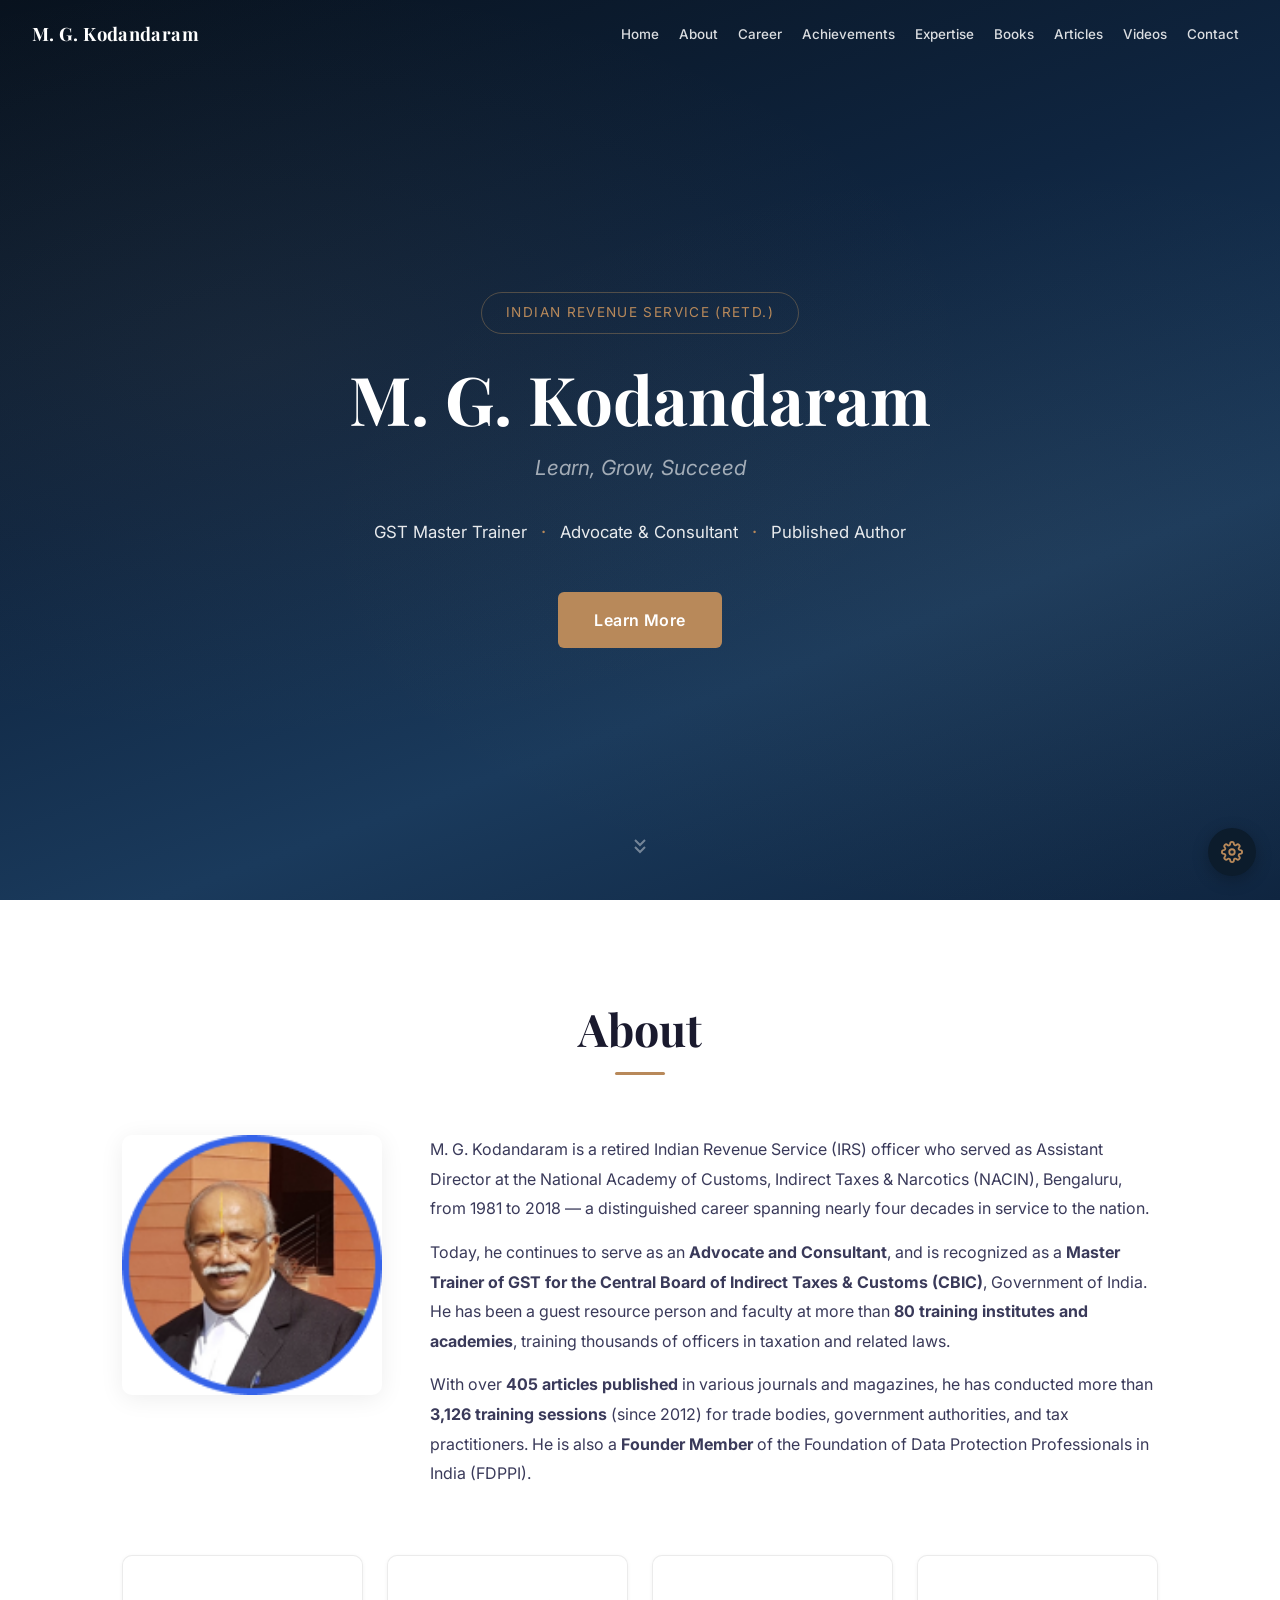
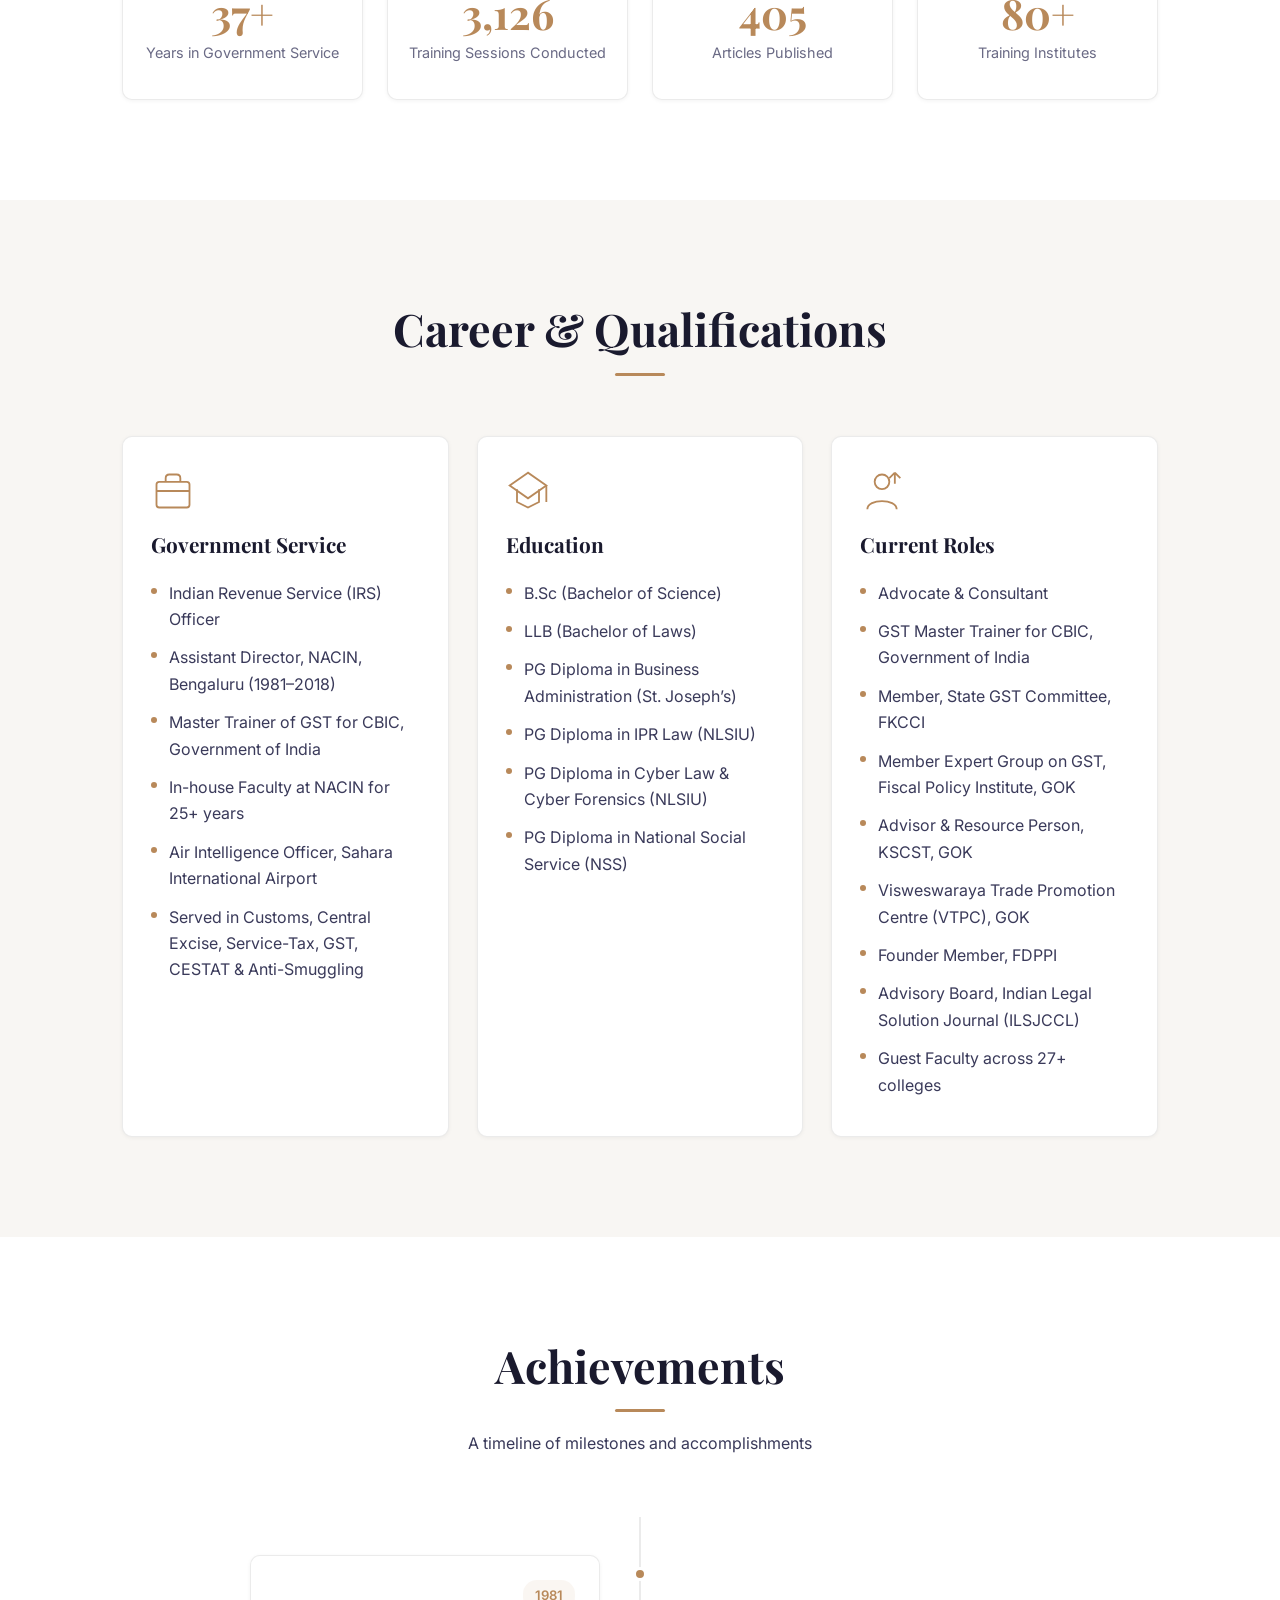
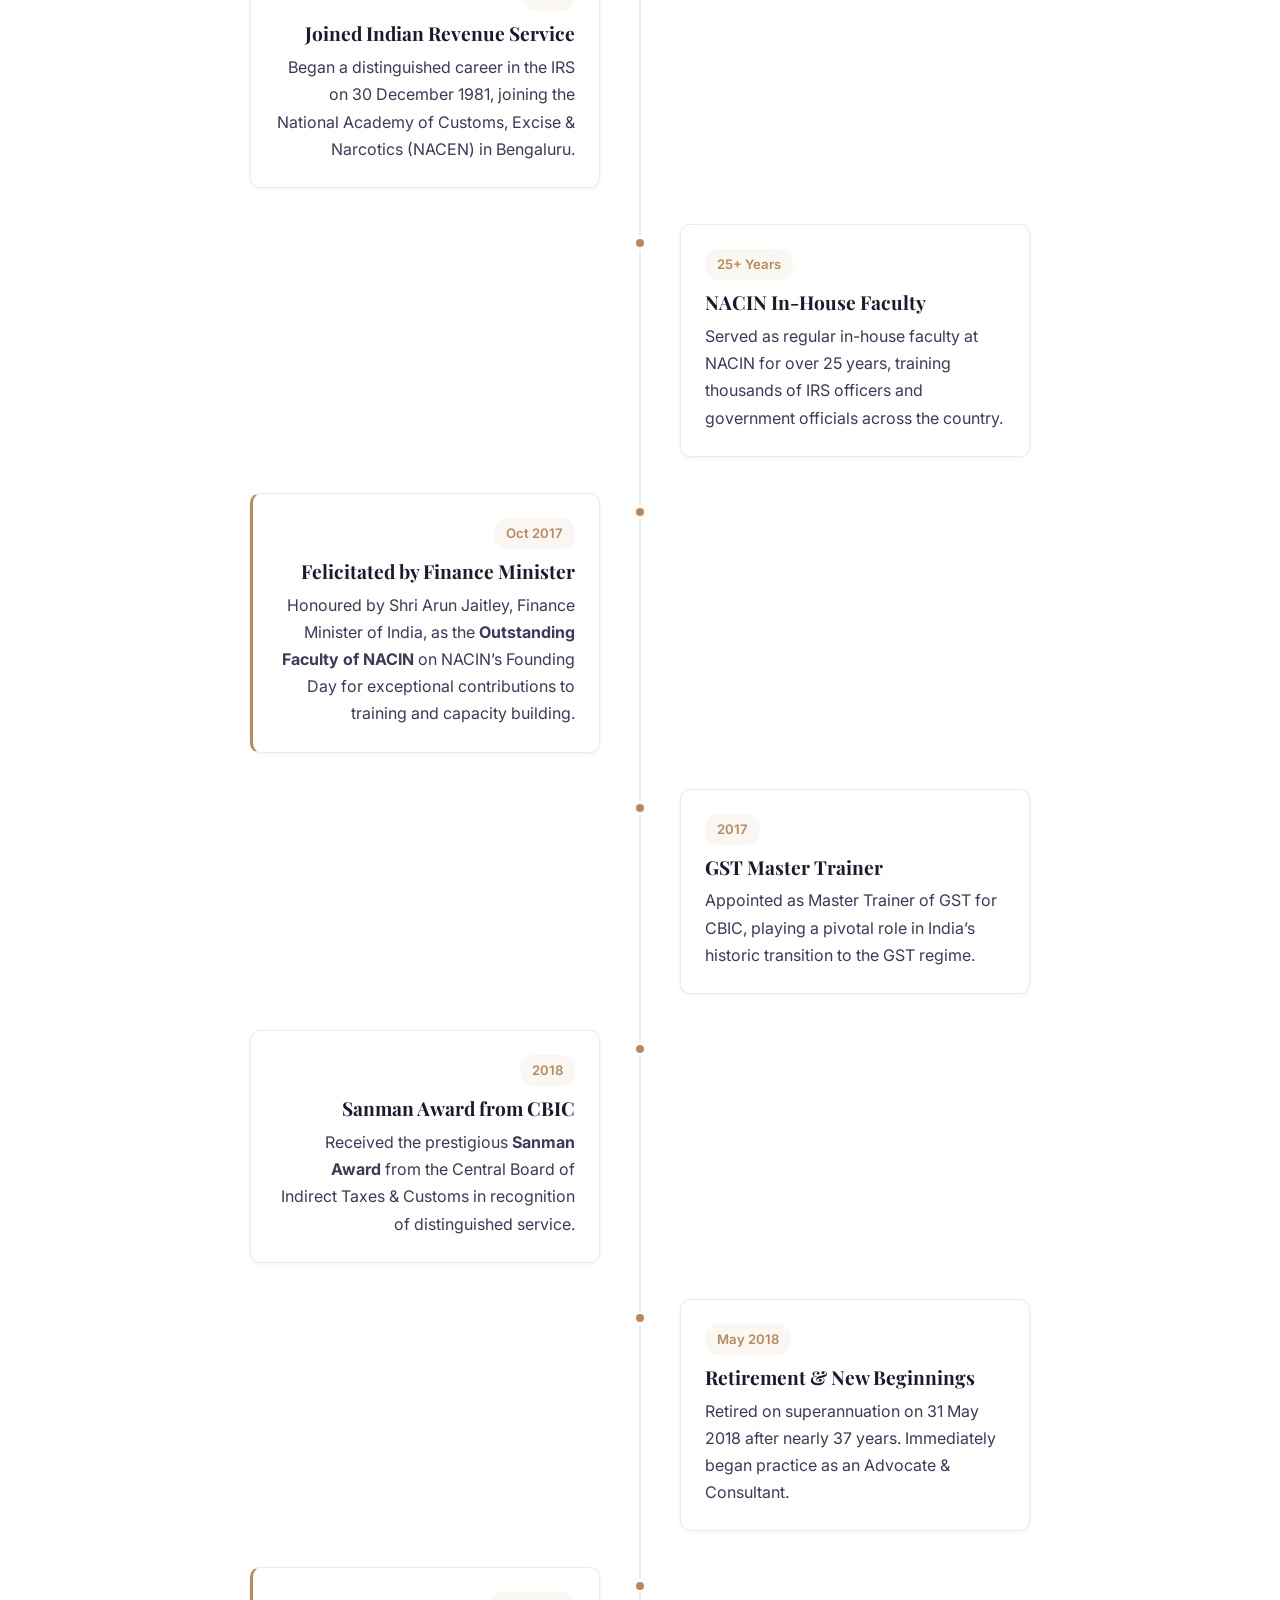
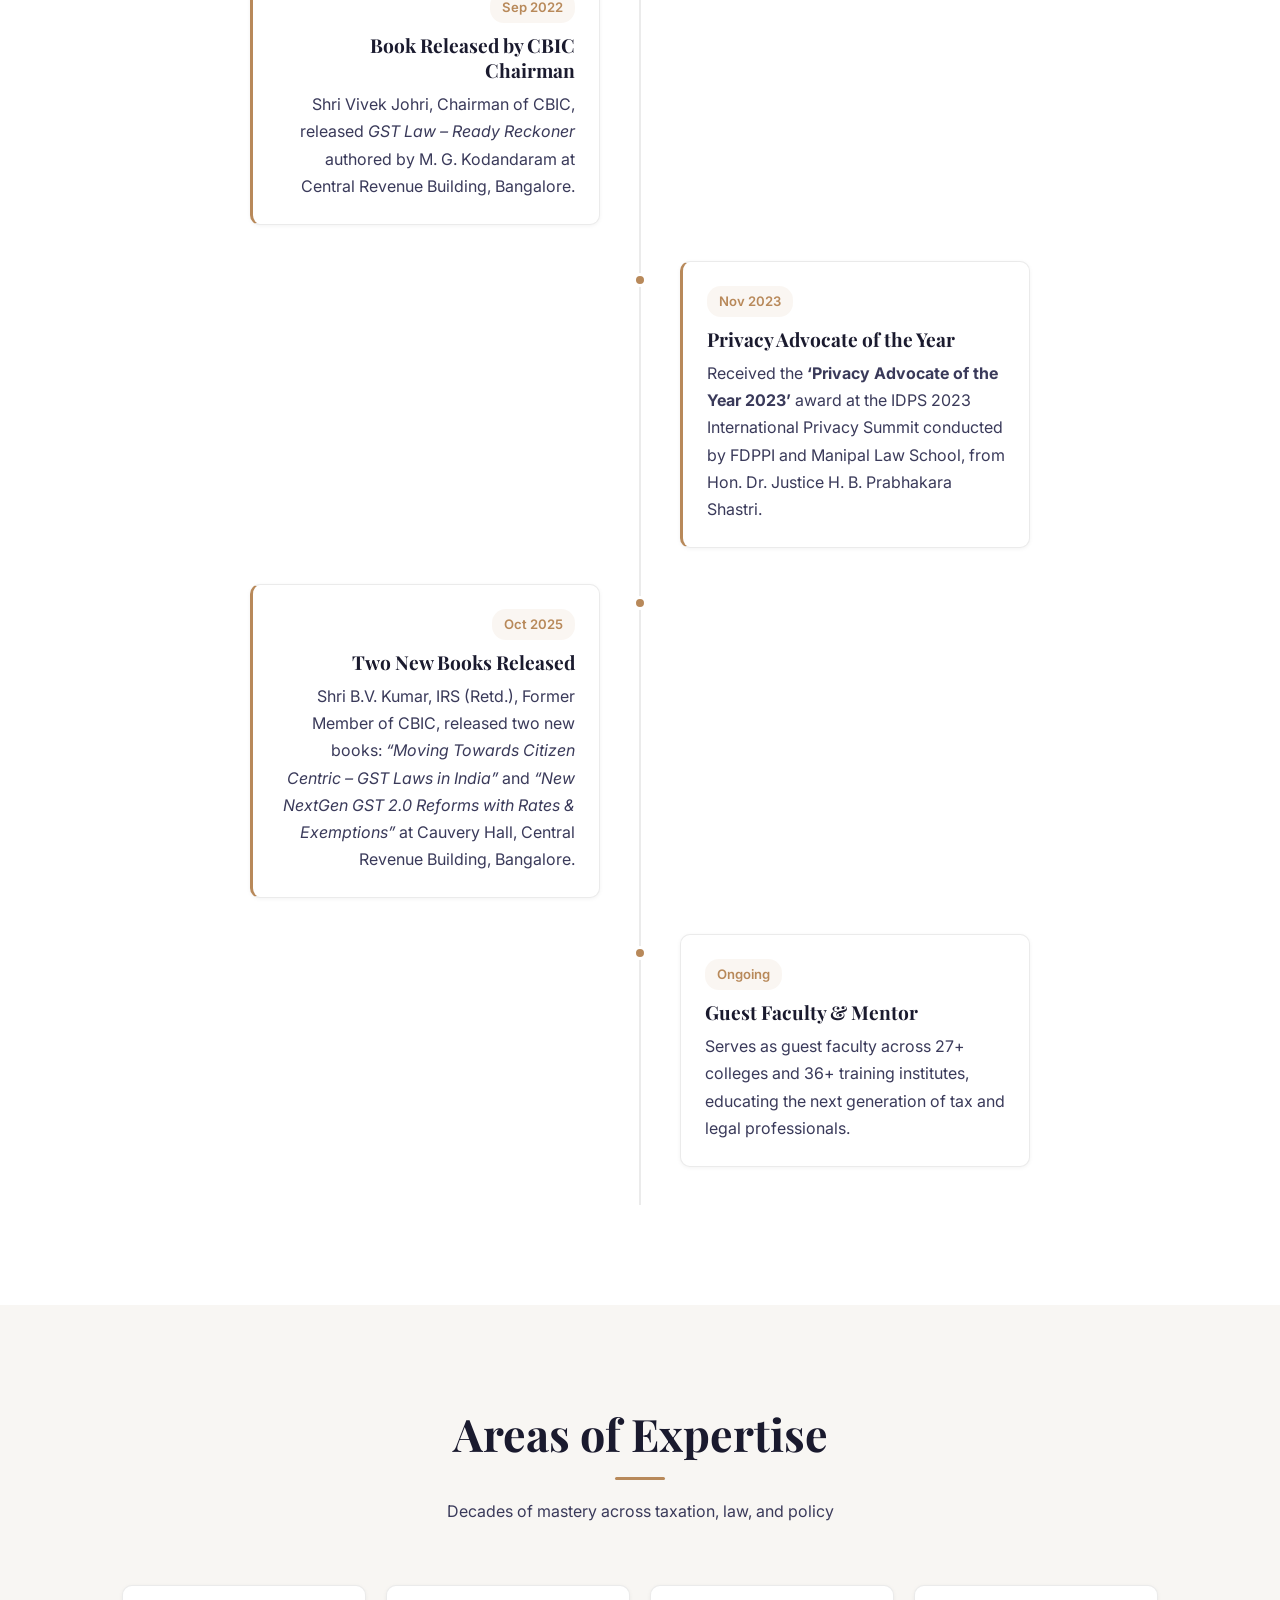
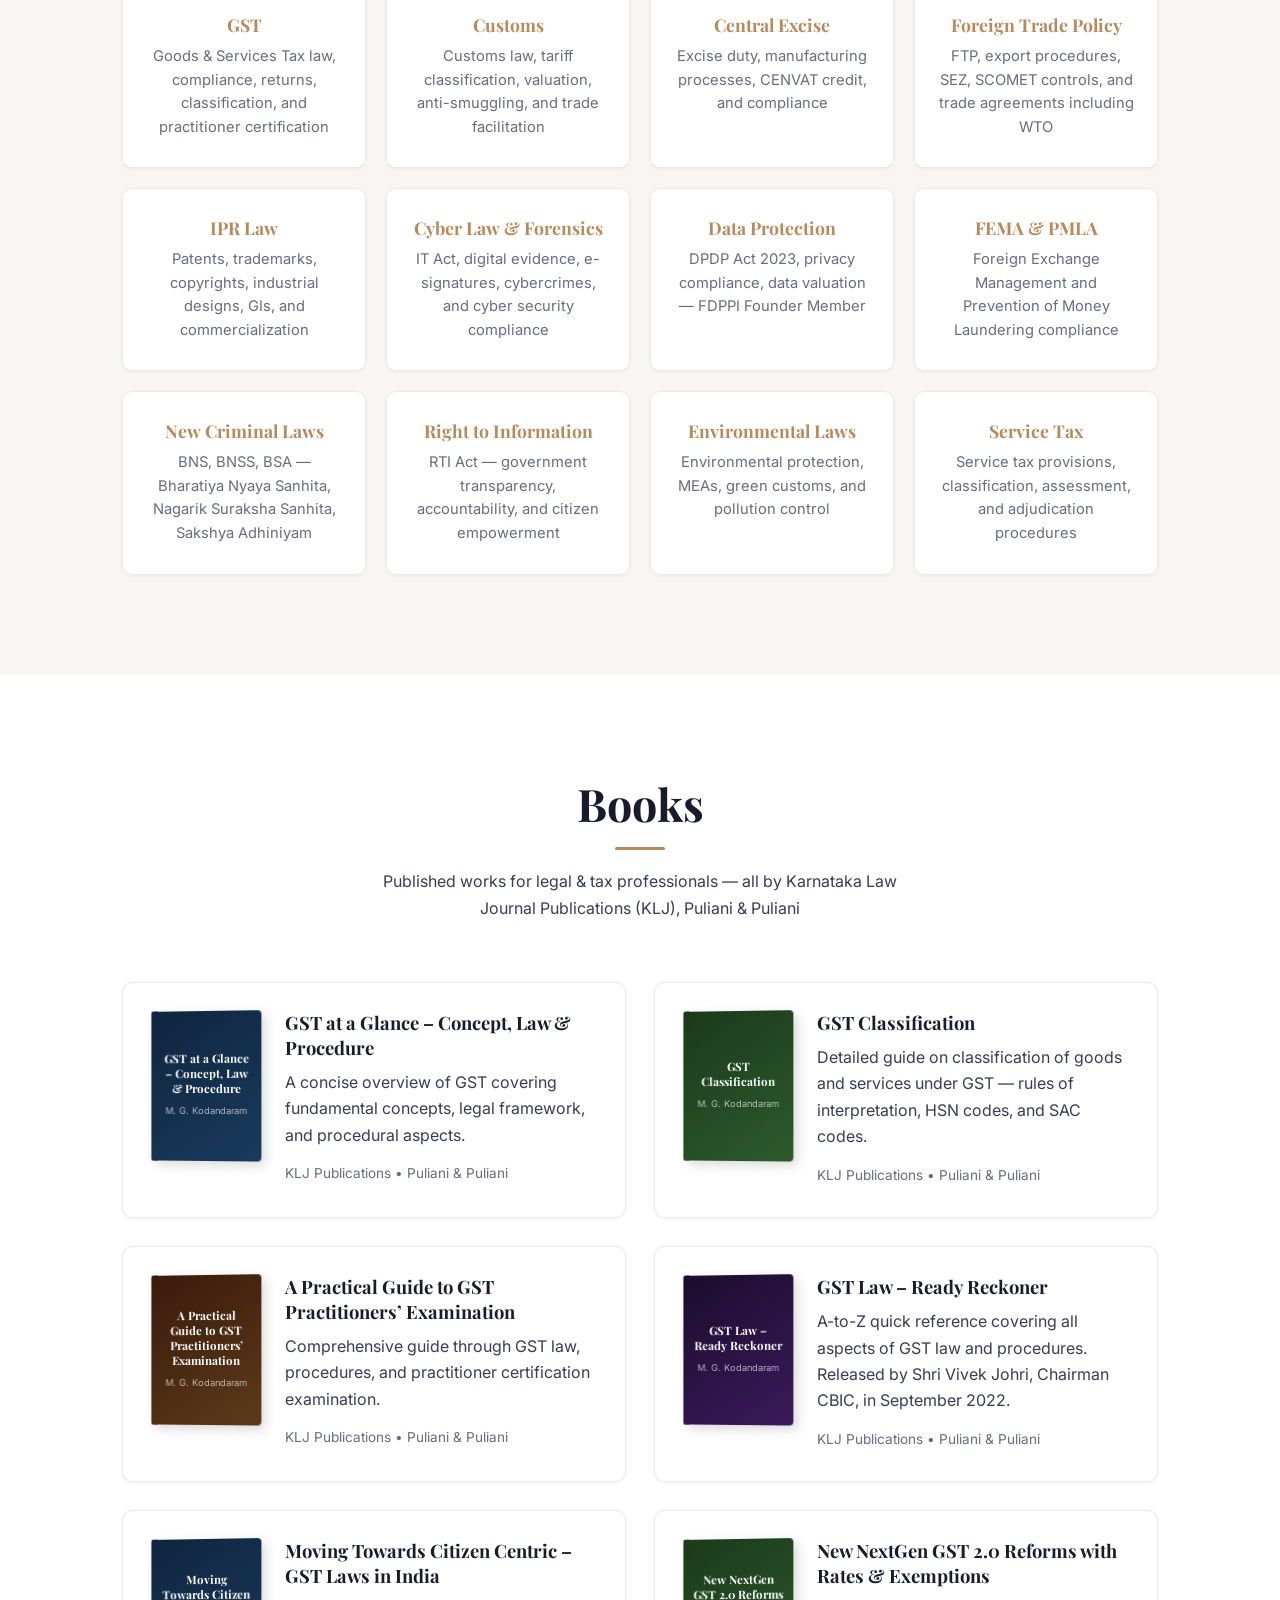
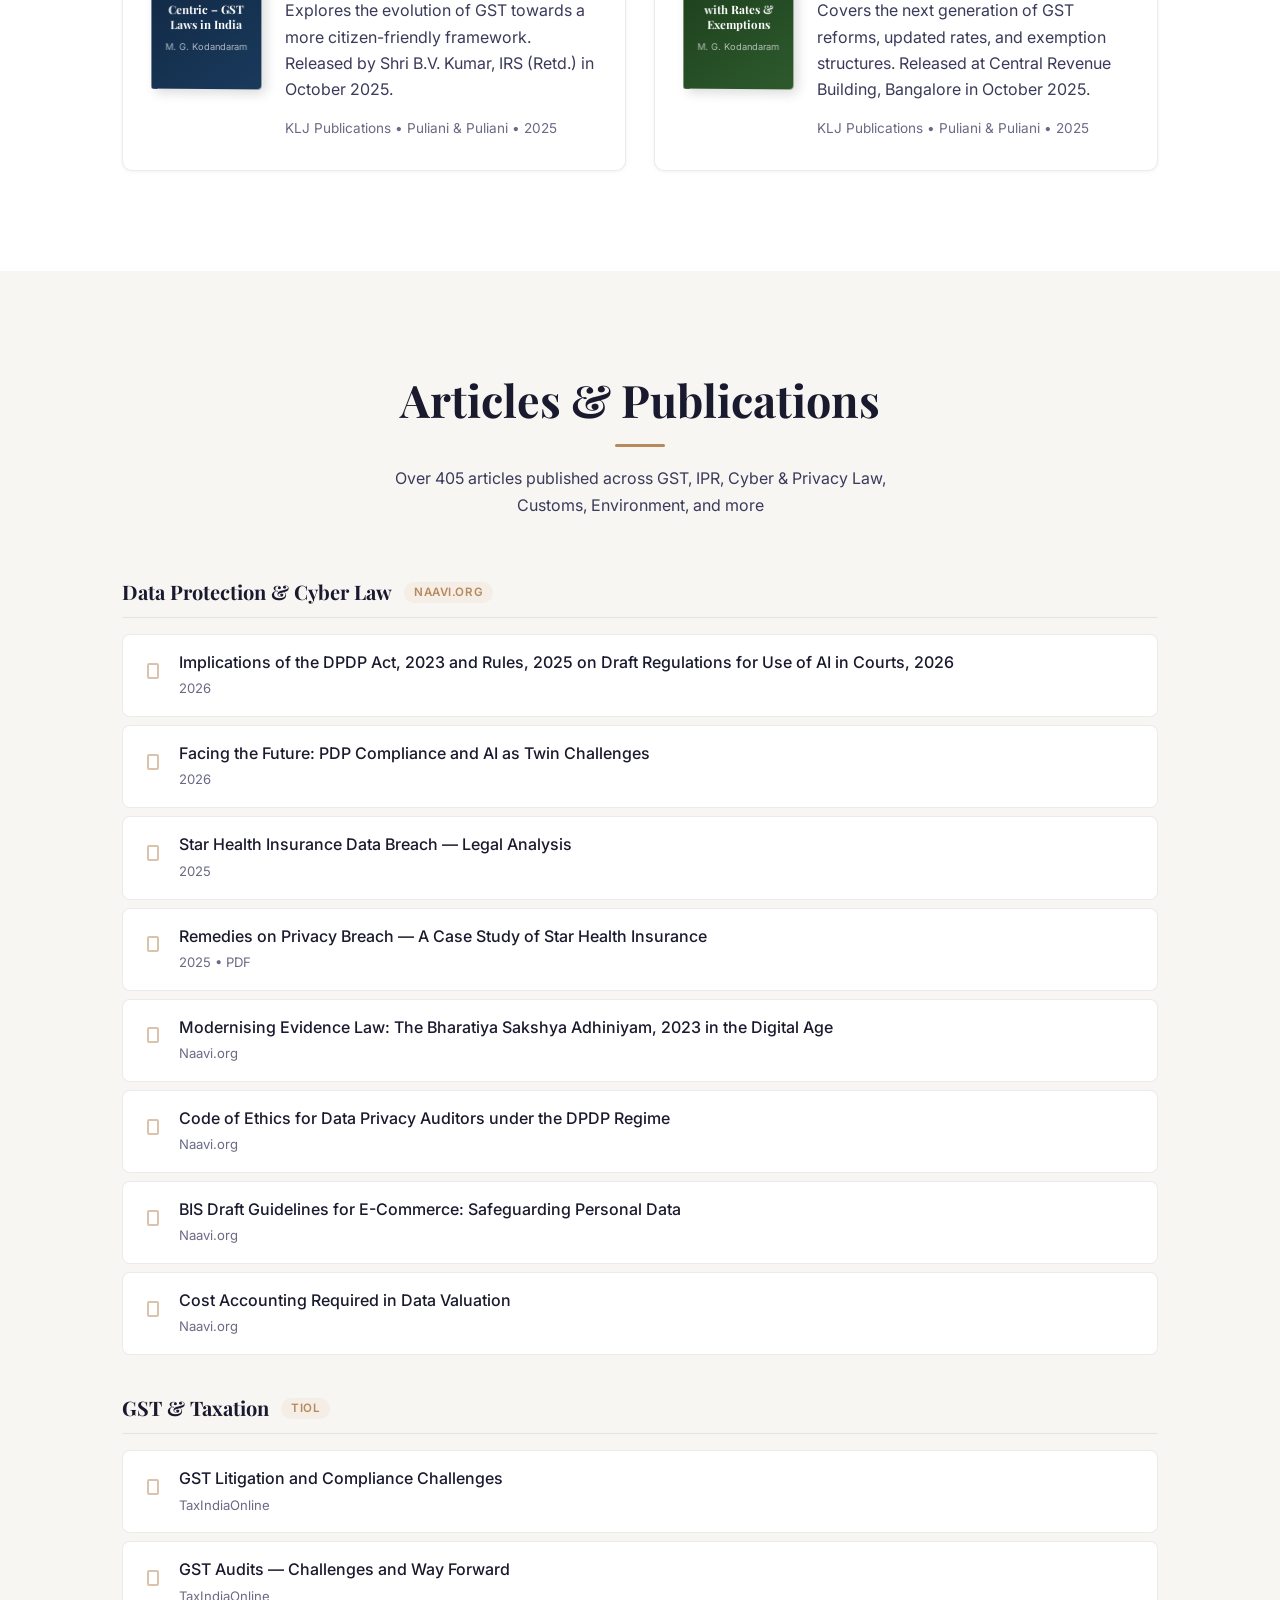
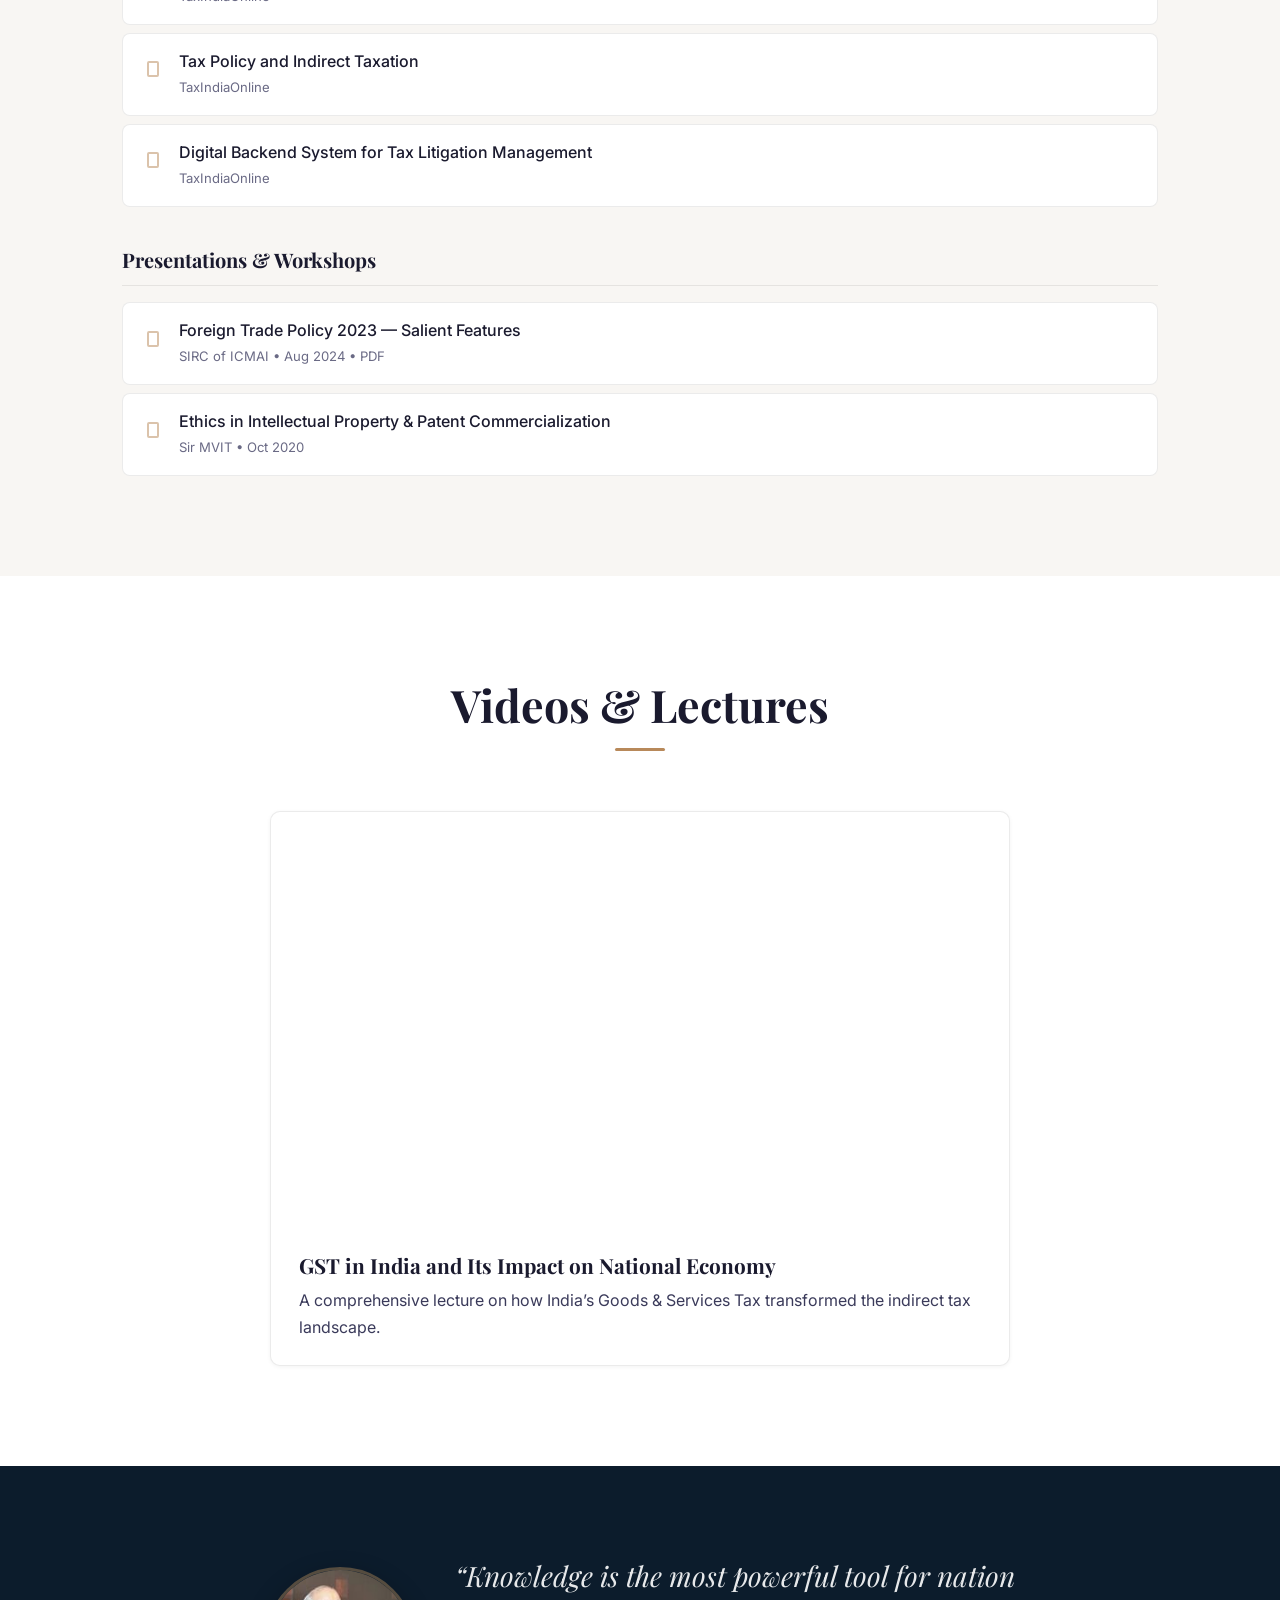
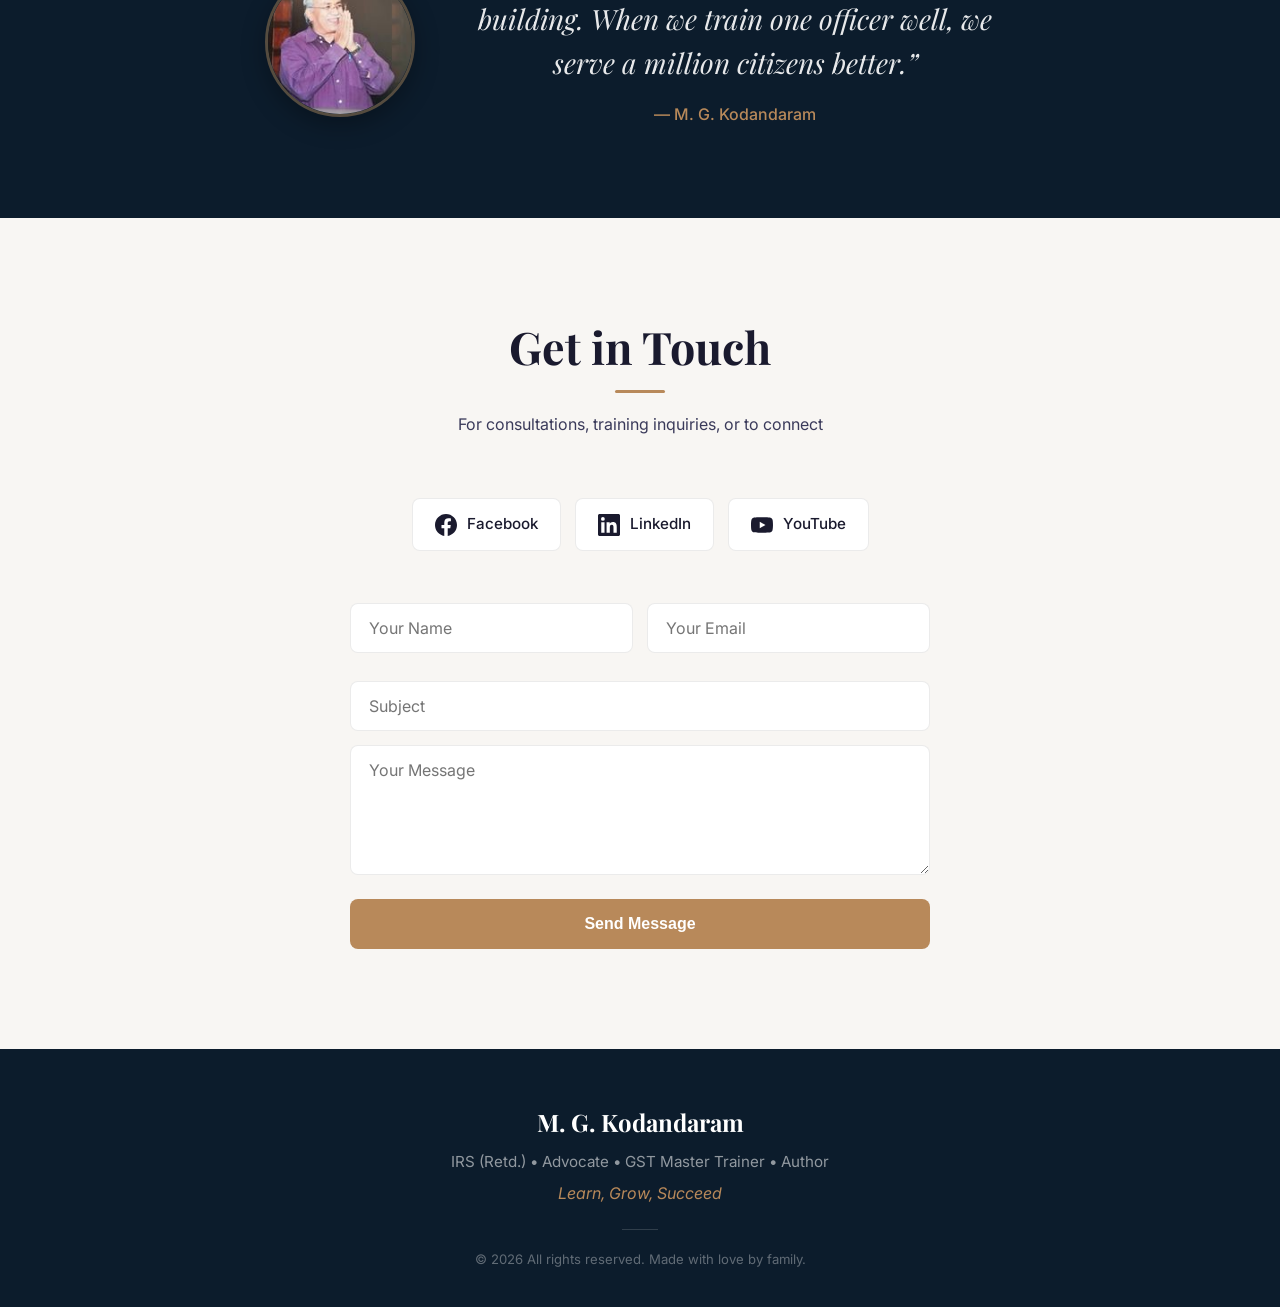
==== commit 62ddfbca: "Update website with full CV data (March 2026) Major content update based on official CV: - Profile p" ====
--- a/index.html
+++ b/index.html
@@ -81,20 +81,26 @@
       </div>
       <div class="about-content">
         <div class="about-photo">
-          <img src="images/speaking.jpg" alt="M. G. Kodandaram speaking at a conference">
+          <img src="images/mgk-profile.png" alt="M. G. Kodandaram, IRS (Retd.)">
         </div>
         <div class="about-text">
           <p class="about-lead">
             M. G. Kodandaram is a retired Indian Revenue Service (IRS) officer who served as
-            Assistant Director at the National Academy of Customs, Excise &amp; Narcotics (NACEN),
+            Assistant Director at the National Academy of Customs, Indirect Taxes &amp; Narcotics (NACIN),
             Bengaluru, from 1981 to 2018 &mdash; a distinguished career spanning nearly four decades
             in service to the nation.
           </p>
           <p>
-            Today, he continues to serve as an Advocate and Consultant, and is recognized as a
+            Today, he continues to serve as an <strong>Advocate and Consultant</strong>, and is recognized as a
             <strong>Master Trainer of GST for the Central Board of Indirect Taxes &amp; Customs (CBIC)</strong>,
-            Government of India. His expertise spans GST, Customs, Central Excise, Service Tax, and a
-            wide range of legal disciplines.
+            Government of India. He has been a guest resource person and faculty at more than
+            <strong>80 training institutes and academies</strong>, training thousands of officers in taxation and related laws.
+          </p>
+          <p>
+            With over <strong>405 articles published</strong> in various journals and magazines, he has conducted
+            more than <strong>3,126 training sessions</strong> (since 2012) for trade bodies, government authorities,
+            and tax practitioners. He is also a <strong>Founder Member</strong> of the Foundation of Data Protection
+            Professionals in India (FDPPI).
           </p>
         </div>
       </div>
@@ -104,12 +110,16 @@
           <span class="stat-label">Years in Government Service</span>
         </div>
         <div class="stat-card anim">
-          <span class="stat-number">20+</span>
-          <span class="stat-label">Years as NACEN Faculty</span>
+          <span class="stat-number">3,126</span>
+          <span class="stat-label">Training Sessions Conducted</span>
         </div>
         <div class="stat-card anim">
-          <span class="stat-number">25+</span>
-          <span class="stat-label">Colleges as Guest Faculty</span>
+          <span class="stat-number">405</span>
+          <span class="stat-label">Articles Published</span>
+        </div>
+        <div class="stat-card anim">
+          <span class="stat-number">80+</span>
+          <span class="stat-label">Training Institutes</span>
         </div>
       </div>
     </div>
@@ -130,9 +140,10 @@
           <h3>Government Service</h3>
           <ul>
             <li>Indian Revenue Service (IRS) Officer</li>
-            <li>Assistant Director, NACEN, Bengaluru (1981&ndash;2018)</li>
+            <li>Assistant Director, NACIN, Bengaluru (1981&ndash;2018)</li>
             <li>Master Trainer of GST for CBIC, Government of India</li>
-            <li>In-house Faculty at NACEN for 20+ years</li>
+            <li>In-house Faculty at NACIN for 25+ years</li>
+            <li>Air Intelligence Officer, Sahara International Airport</li>
             <li>Served in Customs, Central Excise, Service-Tax, GST, CESTAT &amp; Anti-Smuggling</li>
           </ul>
         </div>
@@ -144,7 +155,7 @@
           <ul>
             <li>B.Sc (Bachelor of Science)</li>
             <li>LLB (Bachelor of Laws)</li>
-            <li>PG Diploma in Business Administration (St. Joseph's)</li>
+            <li>PG Diploma in Business Administration (St. Joseph&rsquo;s)</li>
             <li>PG Diploma in IPR Law (NLSIU)</li>
             <li>PG Diploma in Cyber Law &amp; Cyber Forensics (NLSIU)</li>
             <li>PG Diploma in National Social Service (NSS)</li>
@@ -157,12 +168,14 @@
           <h3>Current Roles</h3>
           <ul>
             <li>Advocate &amp; Consultant</li>
-            <li>GST Master Trainer for the Government of India</li>
-            <li>Member, State GST Committee under FKCCI</li>
-            <li>Member, FDPPI (Foundation of Data Protection Professionals)</li>
-            <li>Advisor, BBMP ROSHINI 21st Century Connected Schools</li>
+            <li>GST Master Trainer for CBIC, Government of India</li>
+            <li>Member, State GST Committee, FKCCI</li>
+            <li>Member Expert Group on GST, Fiscal Policy Institute, GOK</li>
+            <li>Advisor &amp; Resource Person, KSCST, GOK</li>
+            <li>Visweswaraya Trade Promotion Centre (VTPC), GOK</li>
+            <li>Founder Member, FDPPI</li>
             <li>Advisory Board, Indian Legal Solution Journal (ILSJCCL)</li>
-            <li>Guest Faculty across 25+ colleges</li>
+            <li>Guest Faculty across 27+ colleges</li>
           </ul>
         </div>
       </div>
@@ -182,56 +195,70 @@
           <div class="timeline-content">
             <div class="timeline-year">1981</div>
             <h3>Joined Indian Revenue Service</h3>
-            <p>Began a distinguished career in the IRS, joining the National Academy of Customs, Excise &amp; Narcotics (NACEN) in Bengaluru.</p>
+            <p>Began a distinguished career in the IRS on 30 December 1981, joining the National Academy of Customs, Excise &amp; Narcotics (NACEN) in Bengaluru.</p>
           </div>
         </div>
         <div class="timeline-item right anim">
           <div class="timeline-content">
-            <div class="timeline-year">20+ Years</div>
-            <h3>NACEN In-House Faculty</h3>
-            <p>Served as regular in-house faculty at NACEN, training thousands of IRS officers and government officials.</p>
+            <div class="timeline-year">25+ Years</div>
+            <h3>NACIN In-House Faculty</h3>
+            <p>Served as regular in-house faculty at NACIN for over 25 years, training thousands of IRS officers and government officials across the country.</p>
           </div>
         </div>
         <div class="timeline-item left anim">
           <div class="timeline-content highlight">
-            <div class="timeline-year">2017</div>
+            <div class="timeline-year">Oct 2017</div>
             <h3>Felicitated by Finance Minister</h3>
-            <p>Honoured by Shri Arun Jaitley as the <strong>Outstanding Faculty of NACIN</strong> on NACIN's Founding Day for exceptional contributions.</p>
+            <p>Honoured by Shri Arun Jaitley, Finance Minister of India, as the <strong>Outstanding Faculty of NACIN</strong> on NACIN&rsquo;s Founding Day for exceptional contributions to training and capacity building.</p>
           </div>
         </div>
         <div class="timeline-item right anim">
           <div class="timeline-content">
             <div class="timeline-year">2017</div>
             <h3>GST Master Trainer</h3>
-            <p>Appointed as Master Trainer of GST for CBIC, playing a pivotal role in India's historic transition to the GST regime.</p>
+            <p>Appointed as Master Trainer of GST for CBIC, playing a pivotal role in India&rsquo;s historic transition to the GST regime.</p>
           </div>
         </div>
         <div class="timeline-item left anim">
           <div class="timeline-content">
-            <div class="timeline-year">Author</div>
-            <h3>Published Author</h3>
-            <p>Authored <em>"A Practical Guide to GST Practitioners &amp; Examination"</em> and co-authored legal reference works with Sathpal Puliani.</p>
+            <div class="timeline-year">2018</div>
+            <h3>Sanman Award from CBIC</h3>
+            <p>Received the prestigious <strong>Sanman Award</strong> from the Central Board of Indirect Taxes &amp; Customs in recognition of distinguished service.</p>
+          </div>
+        </div>
+        <div class="timeline-item right anim">
+          <div class="timeline-content">
+            <div class="timeline-year">May 2018</div>
+            <h3>Retirement &amp; New Beginnings</h3>
+            <p>Retired on superannuation on 31 May 2018 after nearly 37 years. Immediately began practice as an Advocate &amp; Consultant.</p>
+          </div>
+        </div>
+        <div class="timeline-item left anim">
+          <div class="timeline-content highlight">
+            <div class="timeline-year">Sep 2022</div>
+            <h3>Book Released by CBIC Chairman</h3>
+            <p>Shri Vivek Johri, Chairman of CBIC, released <em>GST Law &ndash; Ready Reckoner</em> authored by M. G. Kodandaram at Central Revenue Building, Bangalore.</p>
+          </div>
+        </div>
+        <div class="timeline-item right anim">
+          <div class="timeline-content highlight">
+            <div class="timeline-year">Nov 2023</div>
+            <h3>Privacy Advocate of the Year</h3>
+            <p>Received the <strong>&lsquo;Privacy Advocate of the Year 2023&rsquo;</strong> award at the IDPS 2023 International Privacy Summit conducted by FDPPI and Manipal Law School, from Hon. Dr. Justice H. B. Prabhakara Shastri.</p>
+          </div>
+        </div>
+        <div class="timeline-item left anim">
+          <div class="timeline-content highlight">
+            <div class="timeline-year">Oct 2025</div>
+            <h3>Two New Books Released</h3>
+            <p>Shri B.V. Kumar, IRS (Retd.), Former Member of CBIC, released two new books: <em>&ldquo;Moving Towards Citizen Centric &ndash; GST Laws in India&rdquo;</em> and <em>&ldquo;New NextGen GST 2.0 Reforms with Rates &amp; Exemptions&rdquo;</em> at Cauvery Hall, Central Revenue Building, Bangalore.</p>
           </div>
         </div>
         <div class="timeline-item right anim">
           <div class="timeline-content">
             <div class="timeline-year">Ongoing</div>
             <h3>Guest Faculty &amp; Mentor</h3>
-            <p>Serves as guest faculty across 25+ colleges and institutions, educating the next generation of tax professionals.</p>
-          </div>
-        </div>
-        <div class="timeline-item left anim">
-          <div class="timeline-content">
-            <div class="timeline-year">Advisory</div>
-            <h3>Advisory &amp; Committee Roles</h3>
-            <p>Member of State GST Committee under FKCCI, Advisor to BBMP ROSHINI project, Advisory Board of Indian Legal Solution Journal.</p>
-          </div>
-        </div>
-        <div class="timeline-item right anim">
-          <div class="timeline-content">
-            <div class="timeline-year">2018+</div>
-            <h3>Advocate &amp; Consultant</h3>
-            <p>After retirement, continues to serve as an Advocate and Consultant, providing expert guidance on GST, Customs, FEMA, PMLA, and more.</p>
+            <p>Serves as guest faculty across 27+ colleges and 36+ training institutes, educating the next generation of tax and legal professionals.</p>
           </div>
         </div>
       </div>
@@ -247,17 +274,18 @@
         <p class="section-subtitle">Decades of mastery across taxation, law, and policy</p>
       </div>
       <div class="expertise-grid">
-        <div class="expertise-card anim"><h3>GST</h3><p>Goods &amp; Services Tax law, compliance, returns, and practitioner certification</p></div>
-        <div class="expertise-card anim"><h3>Customs</h3><p>Customs law, tariff classification, valuation, and anti-smuggling operations</p></div>
+        <div class="expertise-card anim"><h3>GST</h3><p>Goods &amp; Services Tax law, compliance, returns, classification, and practitioner certification</p></div>
+        <div class="expertise-card anim"><h3>Customs</h3><p>Customs law, tariff classification, valuation, anti-smuggling, and trade facilitation</p></div>
         <div class="expertise-card anim"><h3>Central Excise</h3><p>Excise duty, manufacturing processes, CENVAT credit, and compliance</p></div>
-        <div class="expertise-card anim"><h3>Service Tax</h3><p>Service tax provisions, classification, and assessment procedures</p></div>
-        <div class="expertise-card anim"><h3>IPR Law</h3><p>Patents, trademarks, copyrights, and trade secrets (PG Diploma, NLSIU)</p></div>
-        <div class="expertise-card anim"><h3>Cyber Law &amp; Forensics</h3><p>Digital forensics, electronic evidence, cybercrime investigation (PG Diploma, NLSIU)</p></div>
+        <div class="expertise-card anim"><h3>Foreign Trade Policy</h3><p>FTP, export procedures, SEZ, SCOMET controls, and trade agreements including WTO</p></div>
+        <div class="expertise-card anim"><h3>IPR Law</h3><p>Patents, trademarks, copyrights, industrial designs, GIs, and commercialization</p></div>
+        <div class="expertise-card anim"><h3>Cyber Law &amp; Forensics</h3><p>IT Act, digital evidence, e-signatures, cybercrimes, and cyber security compliance</p></div>
+        <div class="expertise-card anim"><h3>Data Protection</h3><p>DPDP Act 2023, privacy compliance, data valuation &mdash; FDPPI Founder Member</p></div>
         <div class="expertise-card anim"><h3>FEMA &amp; PMLA</h3><p>Foreign Exchange Management and Prevention of Money Laundering compliance</p></div>
-        <div class="expertise-card anim"><h3>Right to Information</h3><p>RTI Act &mdash; government transparency and accountability mechanisms</p></div>
-        <div class="expertise-card anim"><h3>Criminal Procedure</h3><p>CrPC provisions, bail, arrest procedures, and criminal justice processes</p></div>
-        <div class="expertise-card anim"><h3>Environmental Laws</h3><p>Environmental protection, pollution control, and green tribunal procedures</p></div>
-        <div class="expertise-card anim"><h3>Data Protection</h3><p>DPDP Act 2023, data privacy compliance, FDPPI member</p></div>
+        <div class="expertise-card anim"><h3>New Criminal Laws</h3><p>BNS, BNSS, BSA &mdash; Bharatiya Nyaya Sanhita, Nagarik Suraksha Sanhita, Sakshya Adhiniyam</p></div>
+        <div class="expertise-card anim"><h3>Right to Information</h3><p>RTI Act &mdash; government transparency, accountability, and citizen empowerment</p></div>
+        <div class="expertise-card anim"><h3>Environmental Laws</h3><p>Environmental protection, MEAs, green customs, and pollution control</p></div>
+        <div class="expertise-card anim"><h3>Service Tax</h3><p>Service tax provisions, classification, assessment, and adjudication procedures</p></div>
       </div>
     </div>
   </section>
@@ -268,67 +296,94 @@
       <div class="section-header">
         <h2 class="section-title">Books</h2>
         <div class="section-line"></div>
-        <p class="section-subtitle">Published works and reference guides for legal &amp; tax professionals</p>
+        <p class="section-subtitle">Published works for legal &amp; tax professionals &mdash; all by Karnataka Law Journal Publications (KLJ), Puliani &amp; Puliani</p>
       </div>
       <div class="books-grid">
         <div class="book-card anim">
           <div class="book-cover">
             <div class="book-spine"></div>
             <div class="book-face">
-              <span class="book-face-title">A Practical Guide to GST Practitioners &amp; Examination</span>
+              <span class="book-face-title">GST at a Glance &ndash; Concept, Law &amp; Procedure</span>
               <span class="book-face-author">M. G. Kodandaram</span>
             </div>
           </div>
           <div class="book-info">
-            <h3>A Practical Guide to GST Practitioners &amp; Examination</h3>
-            <p>Comprehensive guide through GST law, procedures, and practitioner certification examination.</p>
-            <span class="book-meta">Sole Author &bull; KLJ Publications</span>
+            <h3>GST at a Glance &ndash; Concept, Law &amp; Procedure</h3>
+            <p>A concise overview of GST covering fundamental concepts, legal framework, and procedural aspects.</p>
+            <span class="book-meta">KLJ Publications &bull; Puliani &amp; Puliani</span>
           </div>
         </div>
         <div class="book-card anim">
           <div class="book-cover alt1">
             <div class="book-spine"></div>
             <div class="book-face">
-              <span class="book-face-title">GST Ready Reckoner (A-Z)</span>
-              <span class="book-face-author">Puliani &amp; Kodandaram</span>
+              <span class="book-face-title">GST Classification</span>
+              <span class="book-face-author">M. G. Kodandaram</span>
             </div>
           </div>
           <div class="book-info">
-            <h3>GST Ready Reckoner (A-Z) &mdash; 2 Volumes</h3>
-            <p>A-to-Z reference covering all aspects of GST in 99 chapters across two volumes.</p>
-            <span class="book-meta">Co-Author &bull; KLJ Publications &bull; 2018</span>
+            <h3>GST Classification</h3>
+            <p>Detailed guide on classification of goods and services under GST &mdash; rules of interpretation, HSN codes, and SAC codes.</p>
+            <span class="book-meta">KLJ Publications &bull; Puliani &amp; Puliani</span>
           </div>
         </div>
         <div class="book-card anim">
           <div class="book-cover alt2">
             <div class="book-spine"></div>
             <div class="book-face">
-              <span class="book-face-title">Legal Reference Guide for Bar Examination</span>
-              <span class="book-face-author">Puliani &amp; Kodandaram</span>
+              <span class="book-face-title">A Practical Guide to GST Practitioners&rsquo; Examination</span>
+              <span class="book-face-author">M. G. Kodandaram</span>
             </div>
           </div>
           <div class="book-info">
-            <h3>Legal Reference Guide for Bar Examination</h3>
-            <p>Reference guide covering essential legal subjects for bar examination aspirants.</p>
-            <span class="book-meta">Co-Author &bull; 2018</span>
+            <h3>A Practical Guide to GST Practitioners&rsquo; Examination</h3>
+            <p>Comprehensive guide through GST law, procedures, and practitioner certification examination.</p>
+            <span class="book-meta">KLJ Publications &bull; Puliani &amp; Puliani</span>
           </div>
         </div>
         <div class="book-card anim">
           <div class="book-cover alt3">
             <div class="book-spine"></div>
             <div class="book-face">
-              <span class="book-face-title">Encyclopaedia of Indian GST Laws</span>
-              <span class="book-face-author">Endorsed</span>
+              <span class="book-face-title">GST Law &ndash; Ready Reckoner</span>
+              <span class="book-face-author">M. G. Kodandaram</span>
             </div>
           </div>
           <div class="book-info">
-            <h3>Encyclopaedia of Indian GST Laws</h3>
-            <p>Endorsed as <em>"the perfect solution for a comprehensive reference on GST law."</em></p>
-            <span class="book-meta">Endorsement &bull; <a href="https://www.gst-ebook.com/" target="_blank" rel="noopener">gst-ebook.com</a></span>
-          </div>
-        </div>
-      </div>
-      <p class="books-note">Full catalogue of 8 publications forthcoming.</p>
+            <h3>GST Law &ndash; Ready Reckoner</h3>
+            <p>A-to-Z quick reference covering all aspects of GST law and procedures. Released by Shri Vivek Johri, Chairman CBIC, in September 2022.</p>
+            <span class="book-meta">KLJ Publications &bull; Puliani &amp; Puliani</span>
+          </div>
+        </div>
+        <div class="book-card anim">
+          <div class="book-cover">
+            <div class="book-spine"></div>
+            <div class="book-face">
+              <span class="book-face-title">Moving Towards Citizen Centric &ndash; GST Laws in India</span>
+              <span class="book-face-author">M. G. Kodandaram</span>
+            </div>
+          </div>
+          <div class="book-info">
+            <h3>Moving Towards Citizen Centric &ndash; GST Laws in India</h3>
+            <p>Explores the evolution of GST towards a more citizen-friendly framework. Released by Shri B.V. Kumar, IRS (Retd.) in October 2025.</p>
+            <span class="book-meta">KLJ Publications &bull; Puliani &amp; Puliani &bull; 2025</span>
+          </div>
+        </div>
+        <div class="book-card anim">
+          <div class="book-cover alt1">
+            <div class="book-spine"></div>
+            <div class="book-face">
+              <span class="book-face-title">New NextGen GST 2.0 Reforms with Rates &amp; Exemptions</span>
+              <span class="book-face-author">M. G. Kodandaram</span>
+            </div>
+          </div>
+          <div class="book-info">
+            <h3>New NextGen GST 2.0 Reforms with Rates &amp; Exemptions</h3>
+            <p>Covers the next generation of GST reforms, updated rates, and exemption structures. Released at Central Revenue Building, Bangalore in October 2025.</p>
+            <span class="book-meta">KLJ Publications &bull; Puliani &amp; Puliani &bull; 2025</span>
+          </div>
+        </div>
+      </div>
     </div>
   </section>
 
@@ -338,7 +393,7 @@
       <div class="section-header">
         <h2 class="section-title">Articles &amp; Publications</h2>
         <div class="section-line"></div>
-        <p class="section-subtitle">Expert commentary on taxation, data protection, cyber law, and policy</p>
+        <p class="section-subtitle">Over 405 articles published across GST, IPR, Cyber &amp; Privacy Law, Customs, Environment, and more</p>
       </div>
 
       <div class="articles-category">
@@ -445,7 +500,7 @@
           </div>
           <div class="video-info">
             <h3>GST in India and Its Impact on National Economy</h3>
-            <p>A comprehensive lecture on how India's Goods &amp; Services Tax transformed the indirect tax landscape.</p>
+            <p>A comprehensive lecture on how India&rsquo;s Goods &amp; Services Tax transformed the indirect tax landscape.</p>
           </div>
         </div>
       </div>
@@ -488,10 +543,6 @@
           <svg viewBox="0 0 24 24" fill="currentColor"><path d="M23.498 6.186a3.016 3.016 0 00-2.122-2.136C19.505 3.545 12 3.545 12 3.545s-7.505 0-9.377.505A3.017 3.017 0 00.502 6.186C0 8.07 0 12 0 12s0 3.93.502 5.814a3.016 3.016 0 002.122 2.136c1.871.505 9.376.505 9.376.505s7.505 0 9.377-.505a3.015 3.015 0 002.122-2.136C24 15.93 24 12 24 12s0-3.93-.502-5.814zM9.545 15.568V8.432L15.818 12l-6.273 3.568z"/></svg>
           <span>YouTube</span>
         </a>
-        <a href="https://kodandaram.com/" target="_blank" rel="noopener" class="social-link website">
-          <svg viewBox="0 0 24 24" fill="none" stroke="currentColor" stroke-width="2"><circle cx="12" cy="12" r="10"/><ellipse cx="12" cy="12" rx="4" ry="10"/><line x1="2" y1="12" x2="22" y2="12"/></svg>
-          <span>Website</span>
-        </a>
       </div>
       <form class="contact-form" action="https://formsubmit.co/mgkodandaram@gmail.com" method="POST">
         <input type="hidden" name="_captcha" value="false">
@@ -511,7 +562,7 @@
   <footer class="footer">
     <div class="container">
       <p class="footer-name">M. G. Kodandaram</p>
-      <p class="footer-role">IRS (Retd.) &bull; Advocate &bull; GST Master Trainer</p>
+      <p class="footer-role">IRS (Retd.) &bull; Advocate &bull; GST Master Trainer &bull; Author</p>
       <p class="footer-motto">Learn, Grow, Succeed</p>
       <div class="footer-line"></div>
       <p class="footer-copy">&copy; 2026 All rights reserved. Made with love by family.</p>
@@ -543,7 +594,7 @@
       navbar.classList.toggle('scrolled', window.scrollY > 60);
     });
 
-    // Scroll reveal — with fallback: elements become visible after 2s even if observer doesn't fire
+    // Scroll reveal with fallback
     const animEls = document.querySelectorAll('.anim');
     const observer = new IntersectionObserver((entries) => {
       entries.forEach(e => { if (e.isIntersecting) { e.target.classList.add('visible'); observer.unobserve(e.target); } });
--- a/styles.css
+++ b/styles.css
@@ -234,7 +234,7 @@
   color: var(--text-2); line-height: 1.85; margin-bottom: 14px; font-size: 1rem;
 }
 
-.stats-row { display: grid; grid-template-columns: repeat(3, 1fr); gap: 24px; }
+.stats-row { display: grid; grid-template-columns: repeat(4, 1fr); gap: 24px; }
 .stat-card {
   text-align: center; padding: 32px 20px;
   background: var(--bg-card); border: 1px solid var(--border);
@@ -510,7 +510,7 @@
   .about-content { grid-template-columns: 1fr; gap: 28px; }
   .about-photo { text-align: center; }
   .about-photo img { width: 220px; margin: 0 auto; }
-  .stats-row { gap: 14px; }
+  .stats-row { grid-template-columns: repeat(2, 1fr); gap: 14px; }
   .stat-card { padding: 24px 12px; }
   .stat-number { font-size: 2rem; }
 
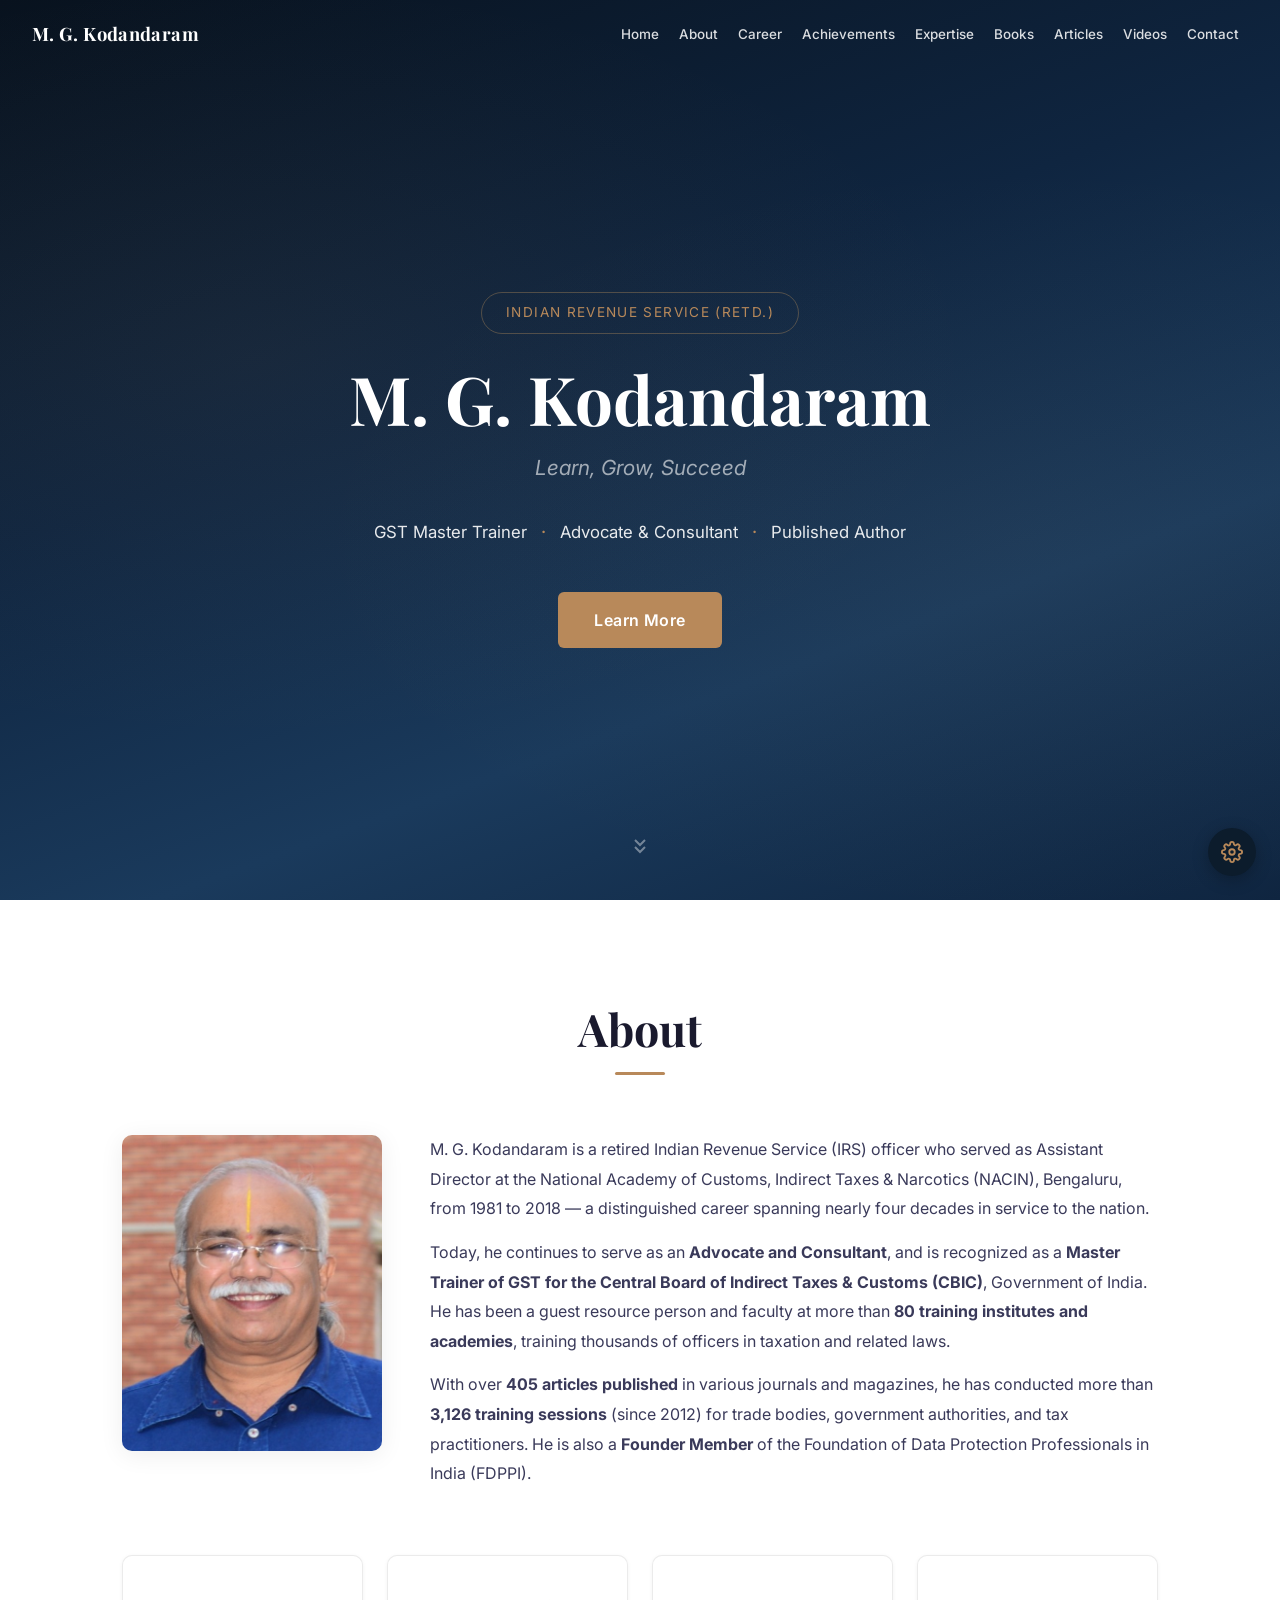
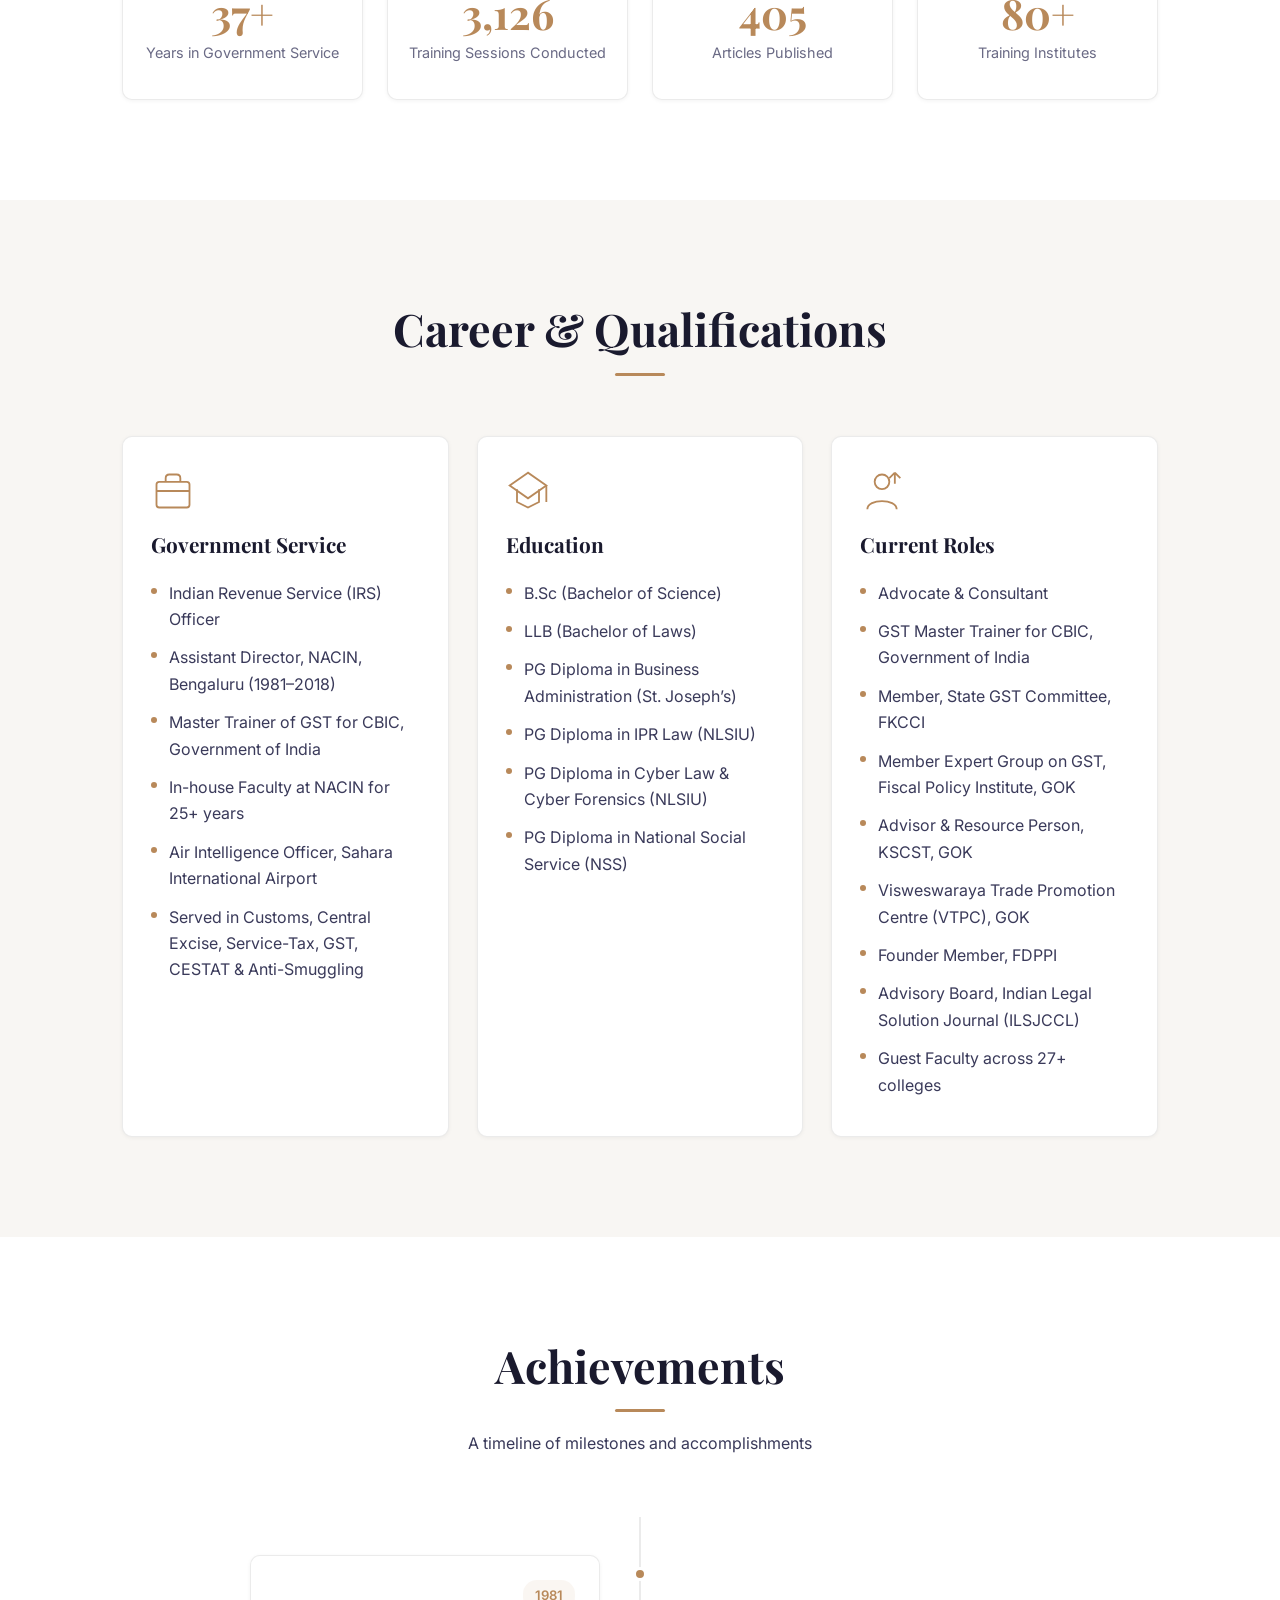
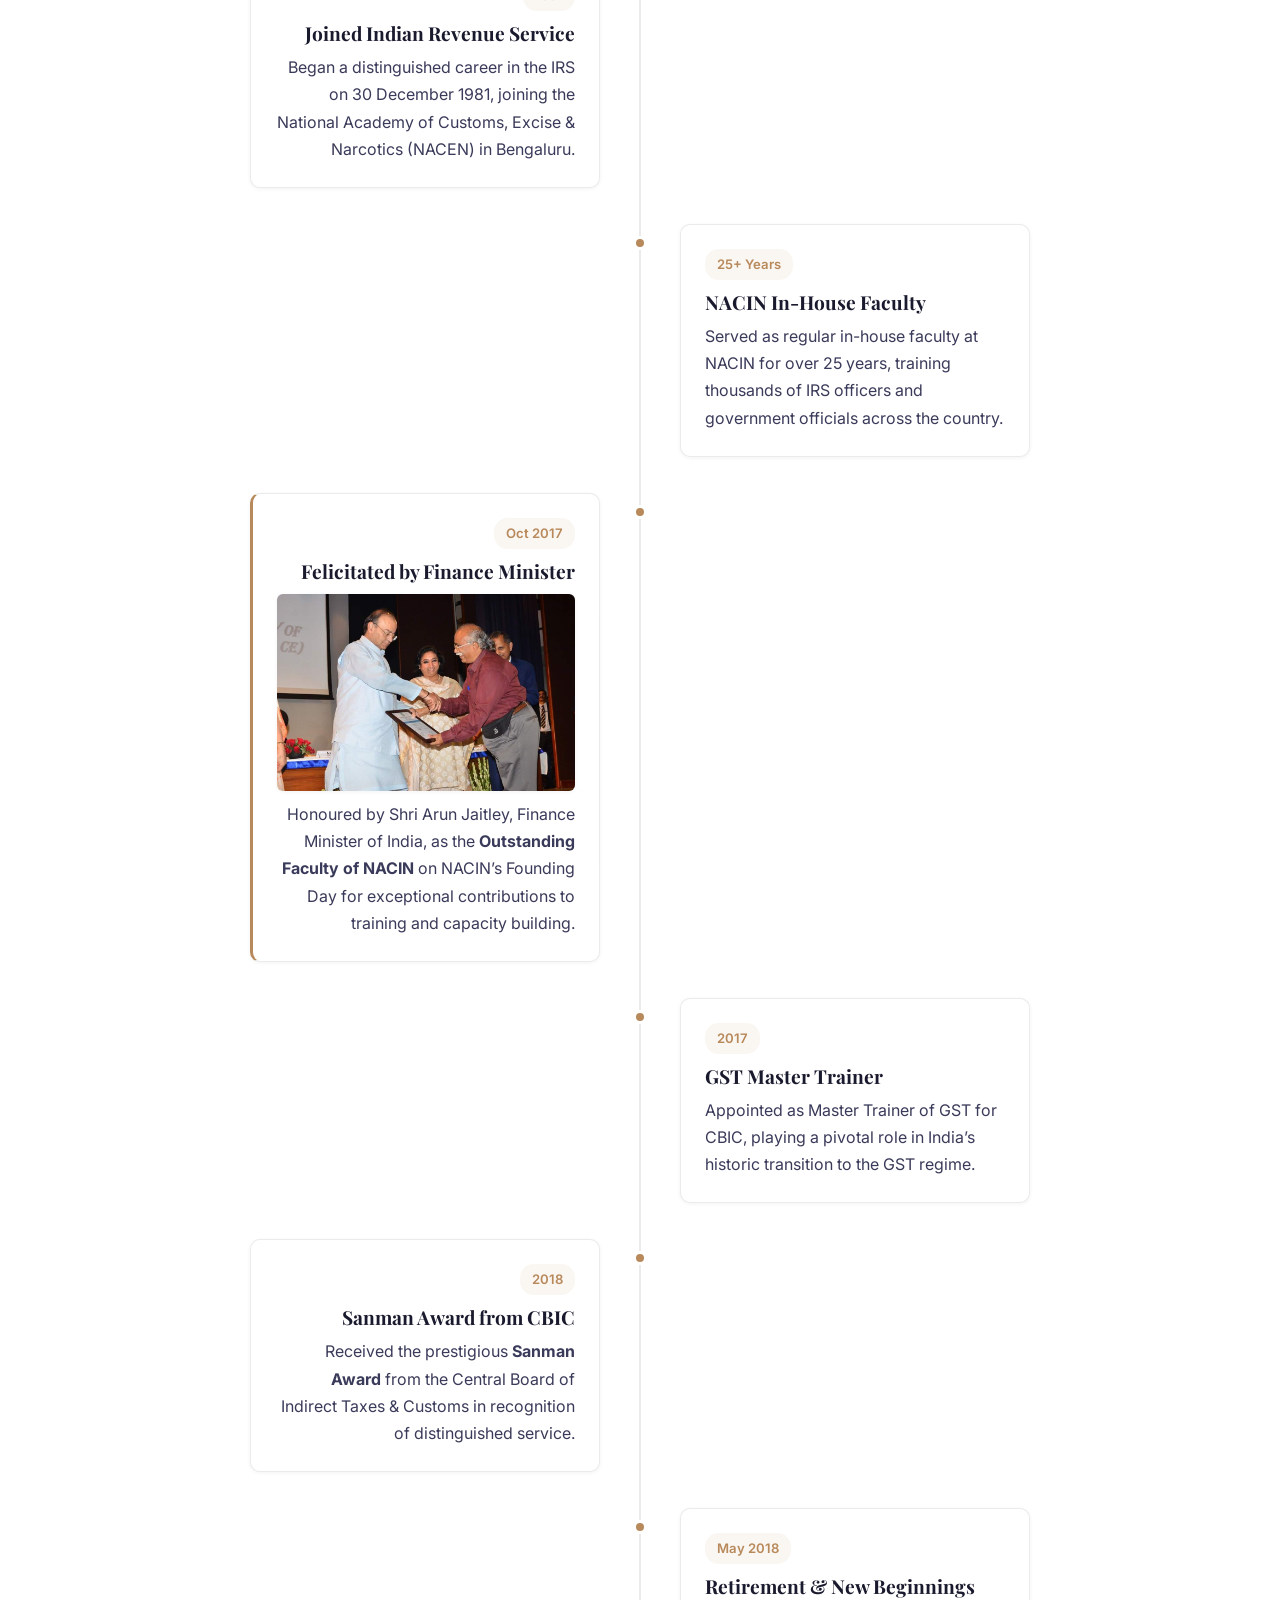
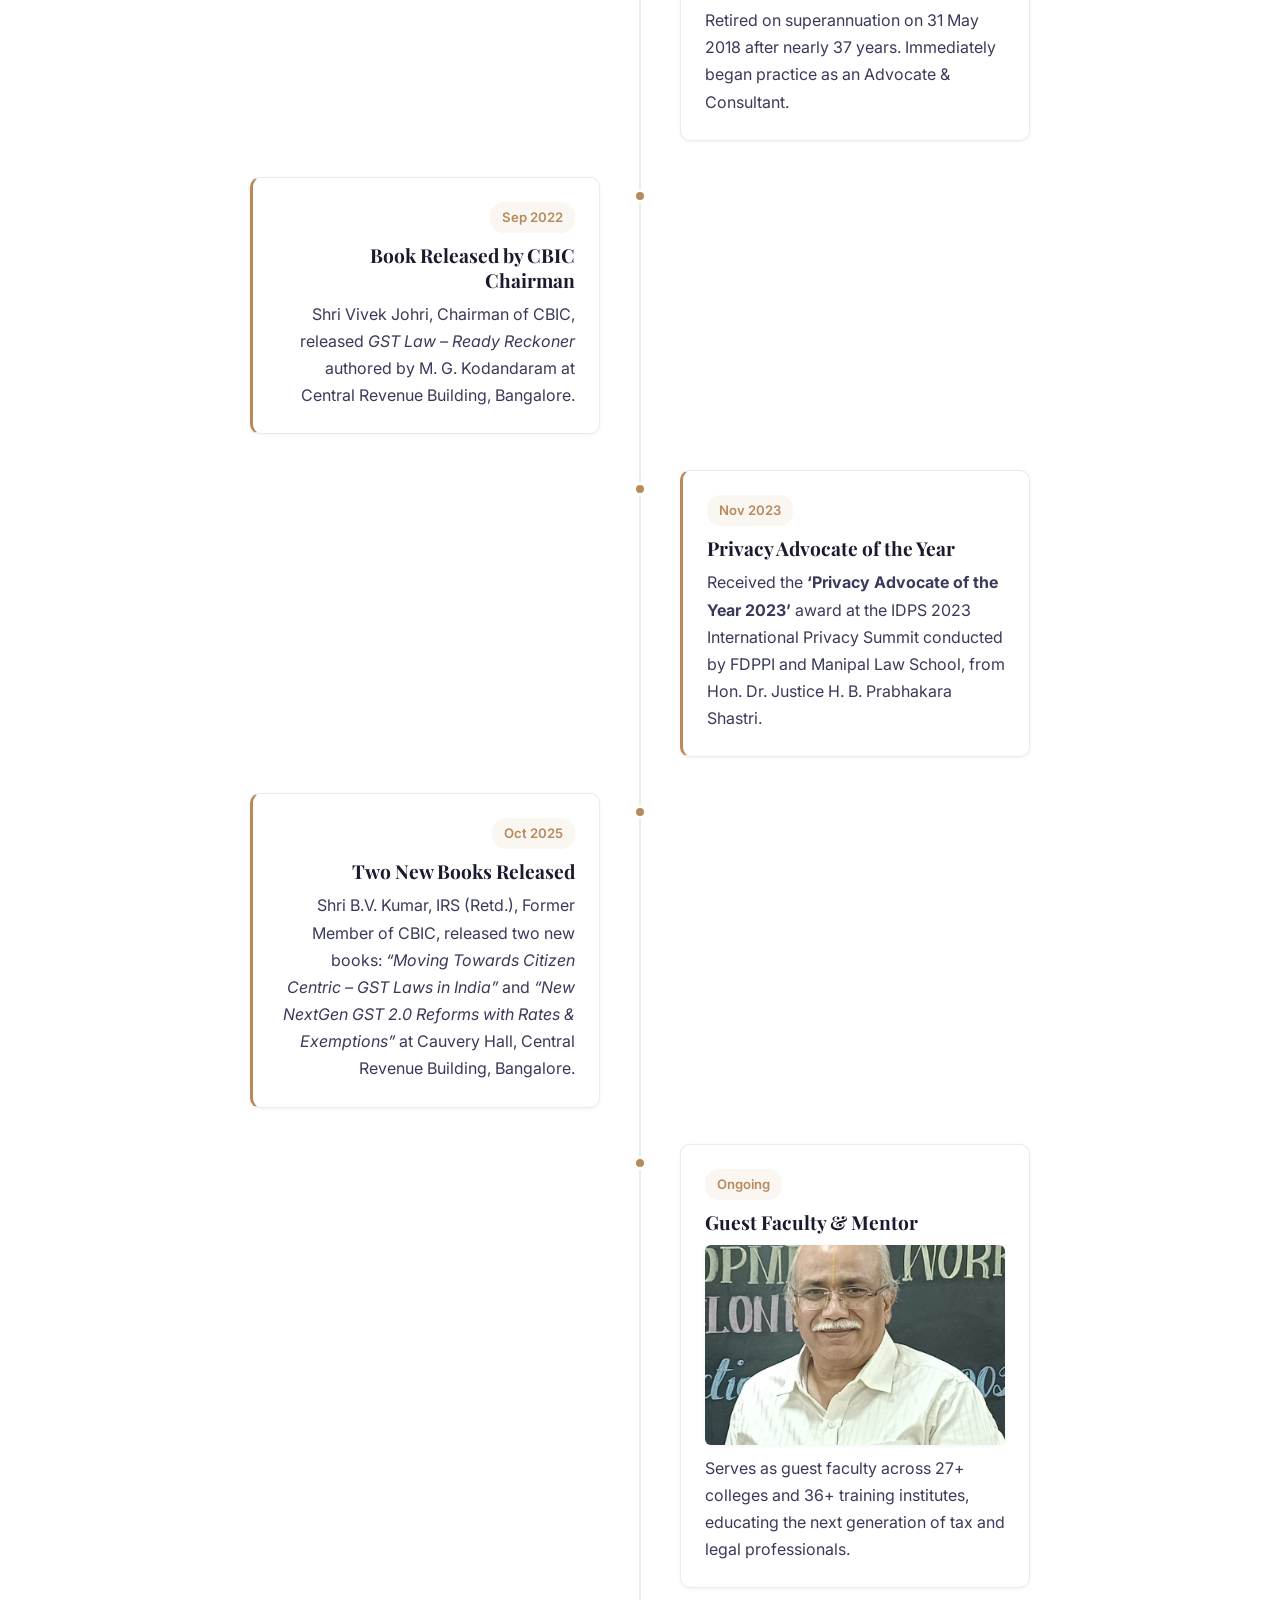
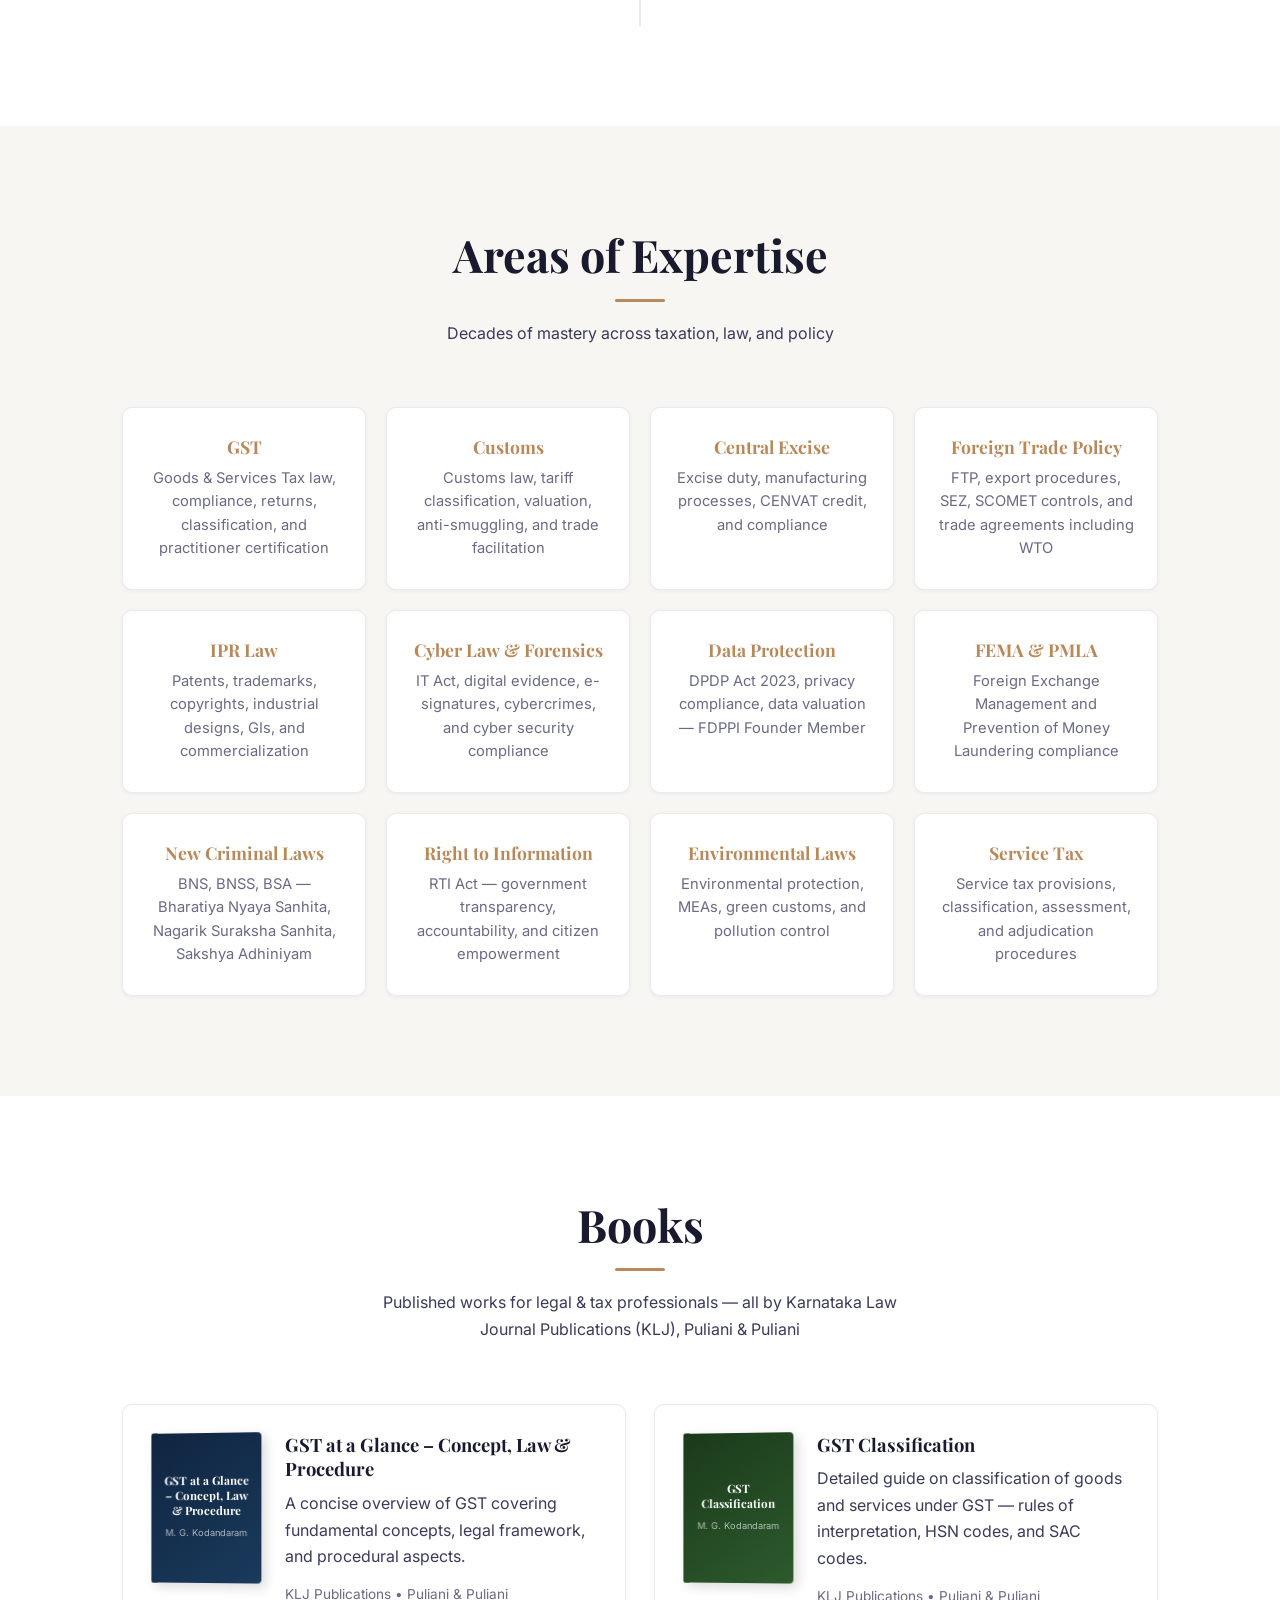
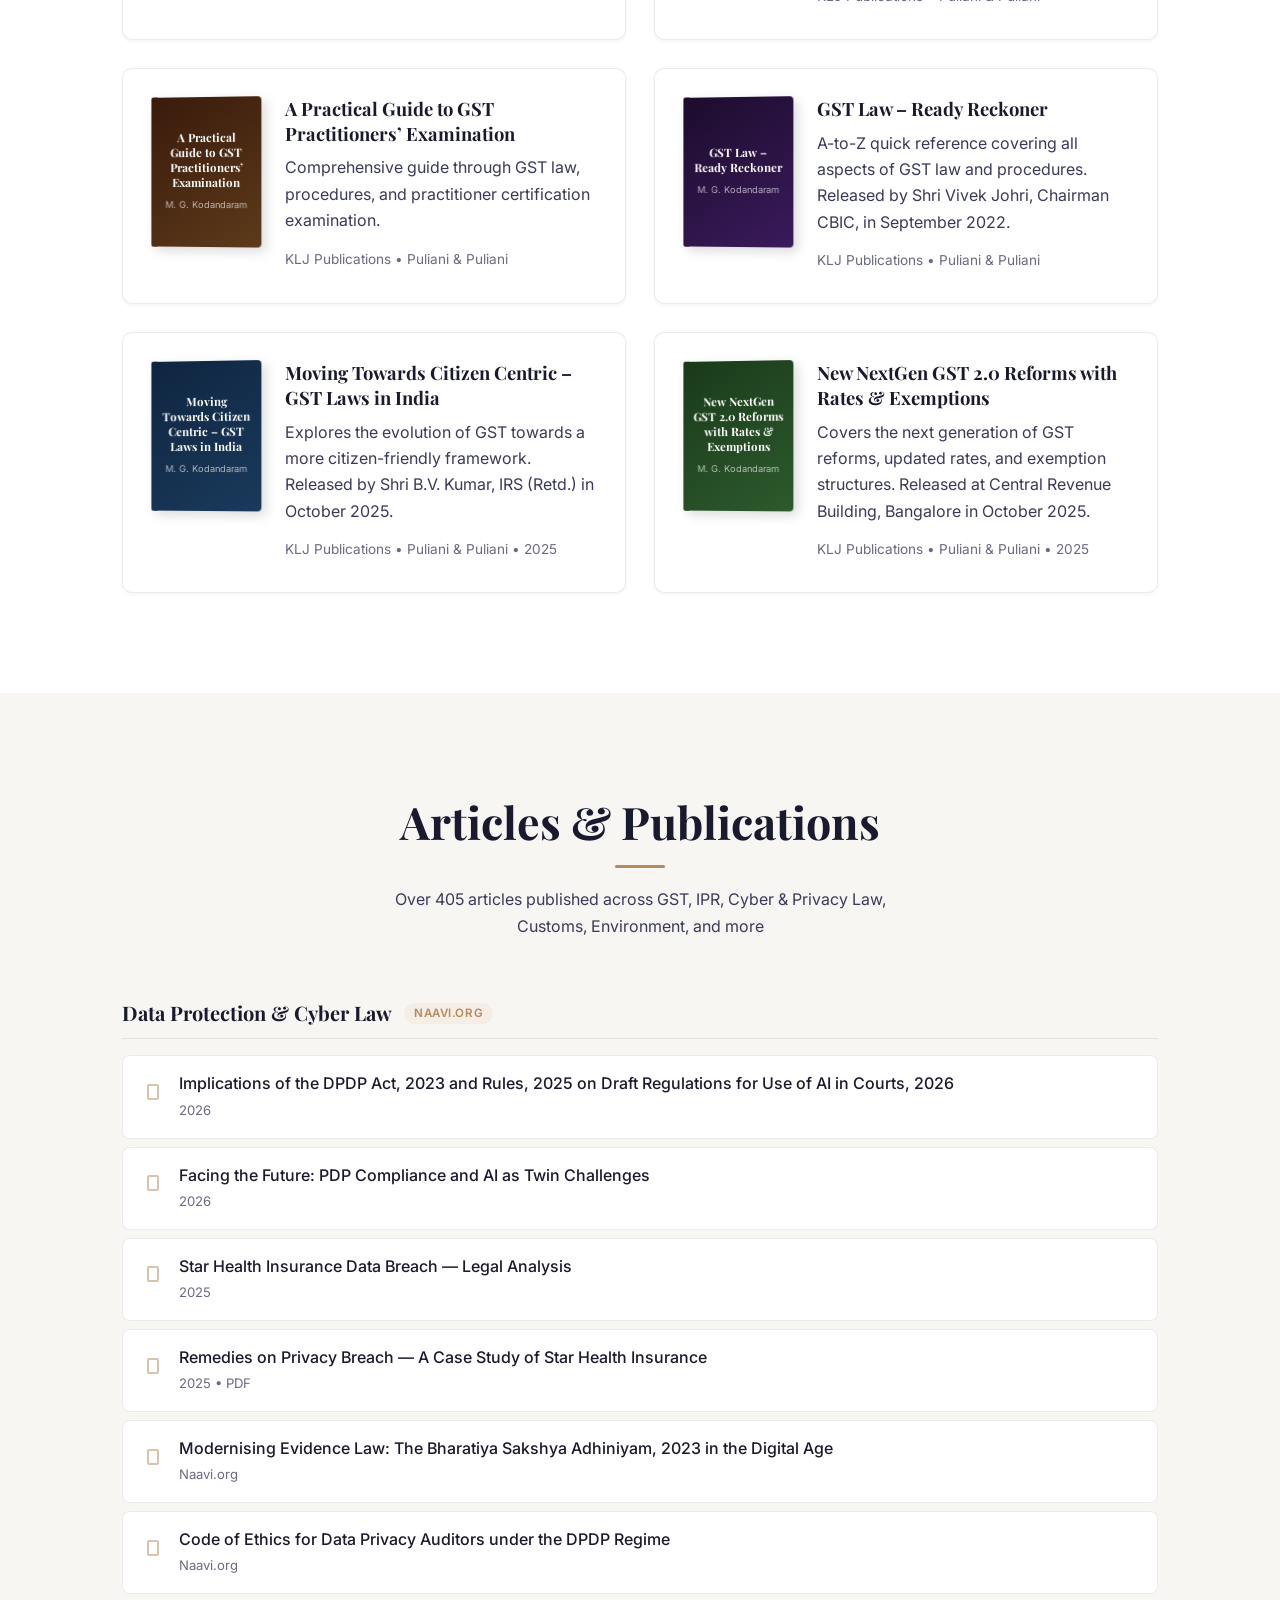
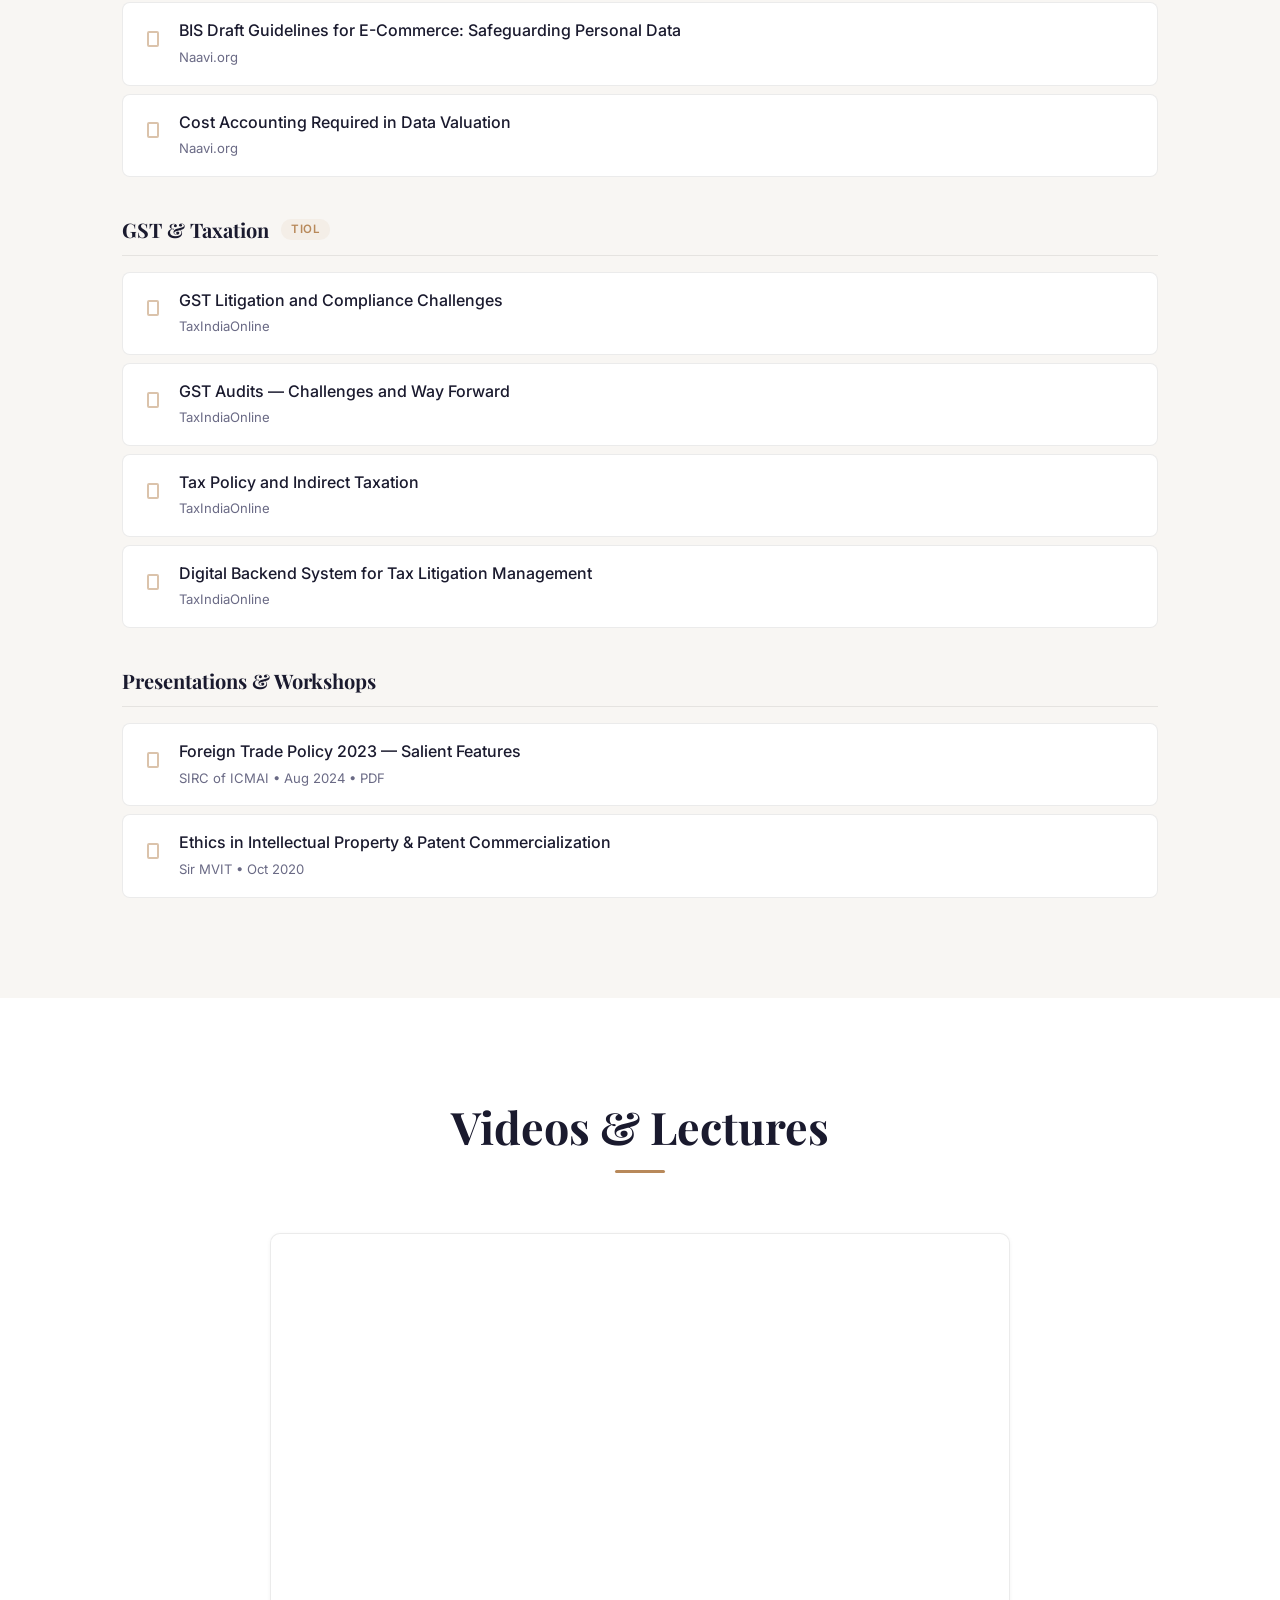
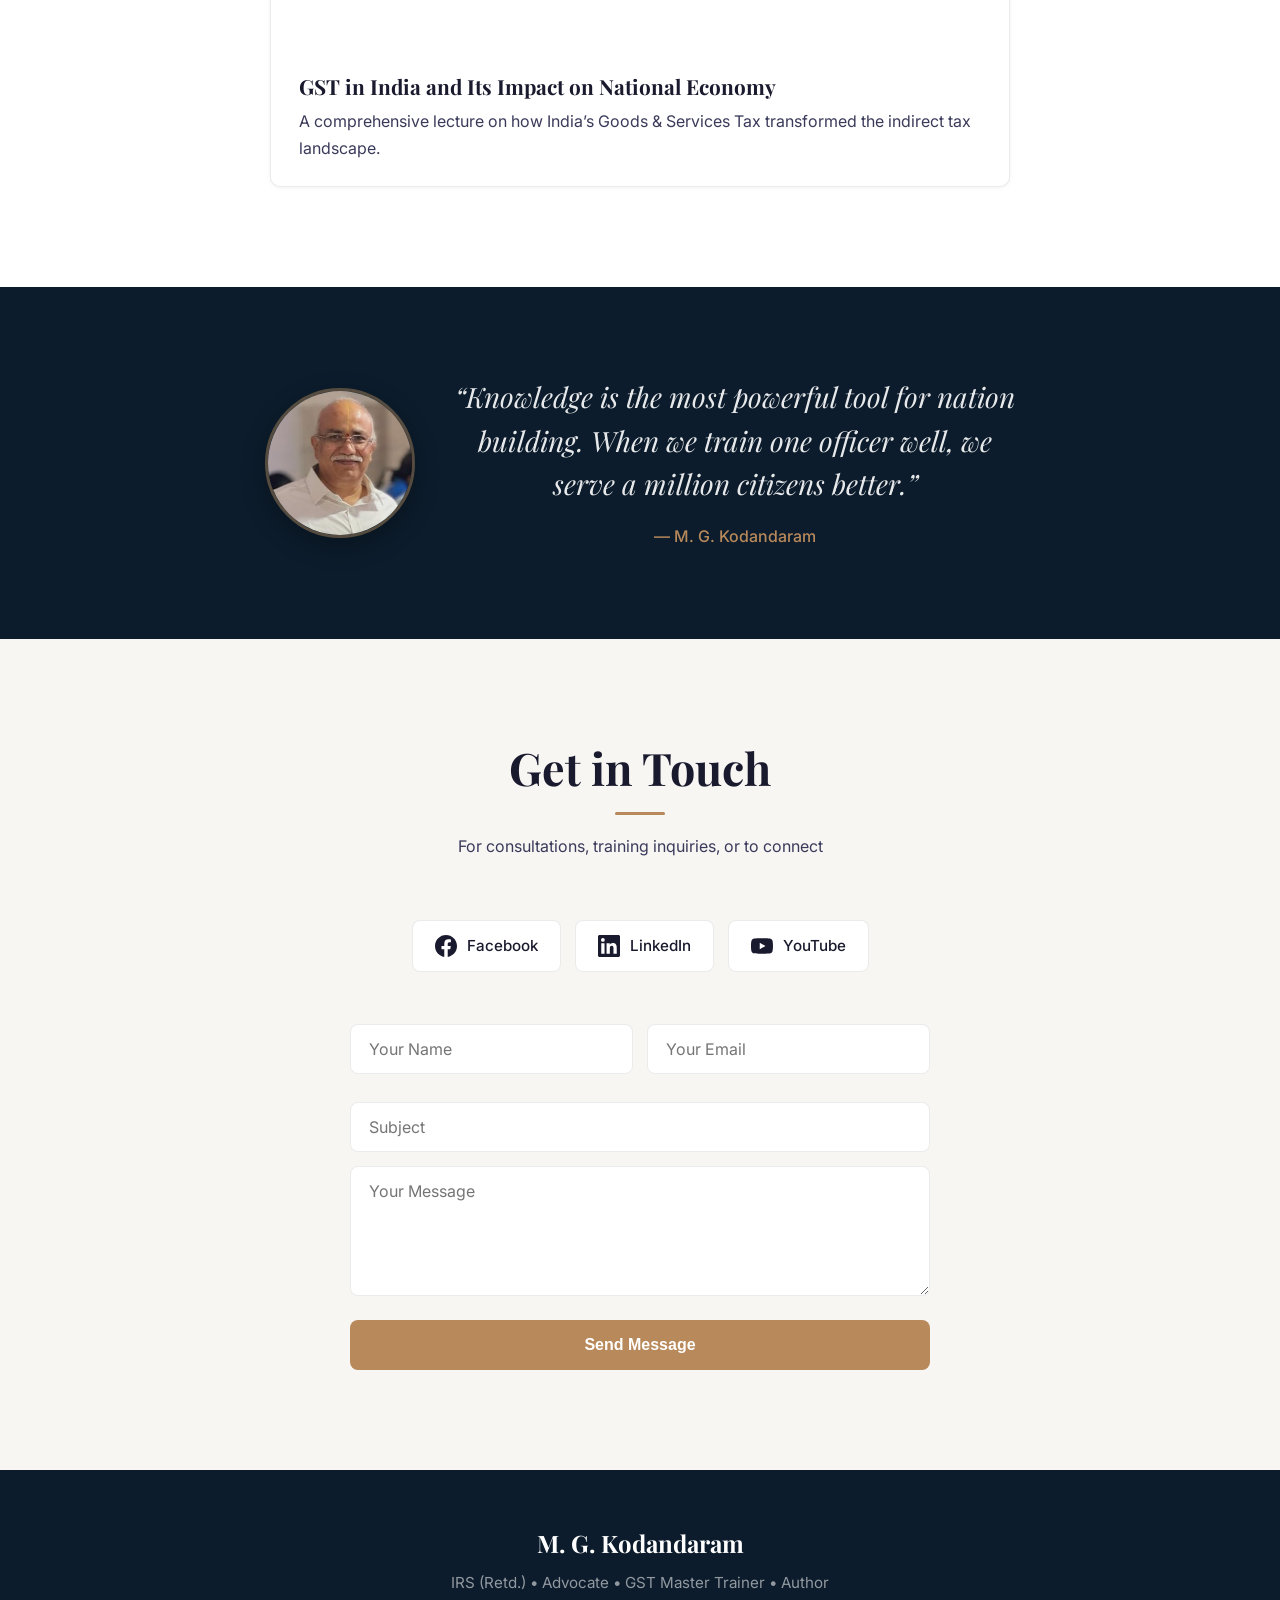
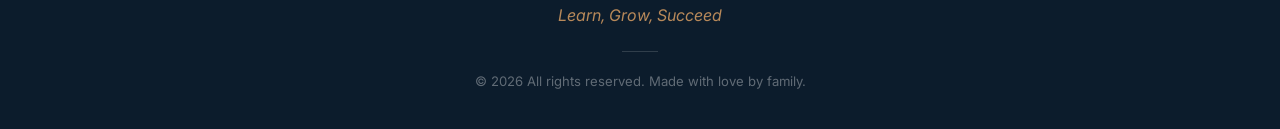
==== commit 2b62498a: "Add photos throughout the website - About section: smiling headshot (mgk-smile.jpg) - Achievements: " ====
--- a/index.html
+++ b/index.html
@@ -81,7 +81,7 @@
       </div>
       <div class="about-content">
         <div class="about-photo">
-          <img src="images/mgk-profile.png" alt="M. G. Kodandaram, IRS (Retd.)">
+          <img src="images/mgk-smile.jpg" alt="M. G. Kodandaram, IRS (Retd.)">
         </div>
         <div class="about-text">
           <p class="about-lead">
@@ -209,6 +209,7 @@
           <div class="timeline-content highlight">
             <div class="timeline-year">Oct 2017</div>
             <h3>Felicitated by Finance Minister</h3>
+            <img src="images/fm-award.jpg" alt="M. G. Kodandaram felicitated by Finance Minister Shri Arun Jaitley" class="timeline-img">
             <p>Honoured by Shri Arun Jaitley, Finance Minister of India, as the <strong>Outstanding Faculty of NACIN</strong> on NACIN&rsquo;s Founding Day for exceptional contributions to training and capacity building.</p>
           </div>
         </div>
@@ -258,6 +259,7 @@
           <div class="timeline-content">
             <div class="timeline-year">Ongoing</div>
             <h3>Guest Faculty &amp; Mentor</h3>
+            <img src="images/mgk-workshop.jpg" alt="M. G. Kodandaram at a workshop" class="timeline-img">
             <p>Serves as guest faculty across 27+ colleges and 36+ training institutes, educating the next generation of tax and legal professionals.</p>
           </div>
         </div>
@@ -512,7 +514,7 @@
     <div class="container">
       <div class="quote-layout">
         <div class="quote-photo">
-          <img src="images/greeting.jpg" alt="M. G. Kodandaram">
+          <img src="images/mgk-casual.jpg" alt="M. G. Kodandaram">
         </div>
         <blockquote>
           <p>&ldquo;Knowledge is the most powerful tool for nation building. When we train one officer well, we serve a million citizens better.&rdquo;</p>
--- a/styles.css
+++ b/styles.css
@@ -294,6 +294,10 @@
   margin-bottom: 10px;
 }
 .timeline-content h3 { font-size: 1.2rem; margin-bottom: 8px; }
+.timeline-img {
+  width: 100%; border-radius: 6px; margin: 10px 0;
+  box-shadow: var(--shadow-sm); object-fit: cover; max-height: 200px;
+}
 .timeline-content p { color: var(--text-2); font-size: 1rem; line-height: 1.7; }
 
 /* ===== Expertise ===== */
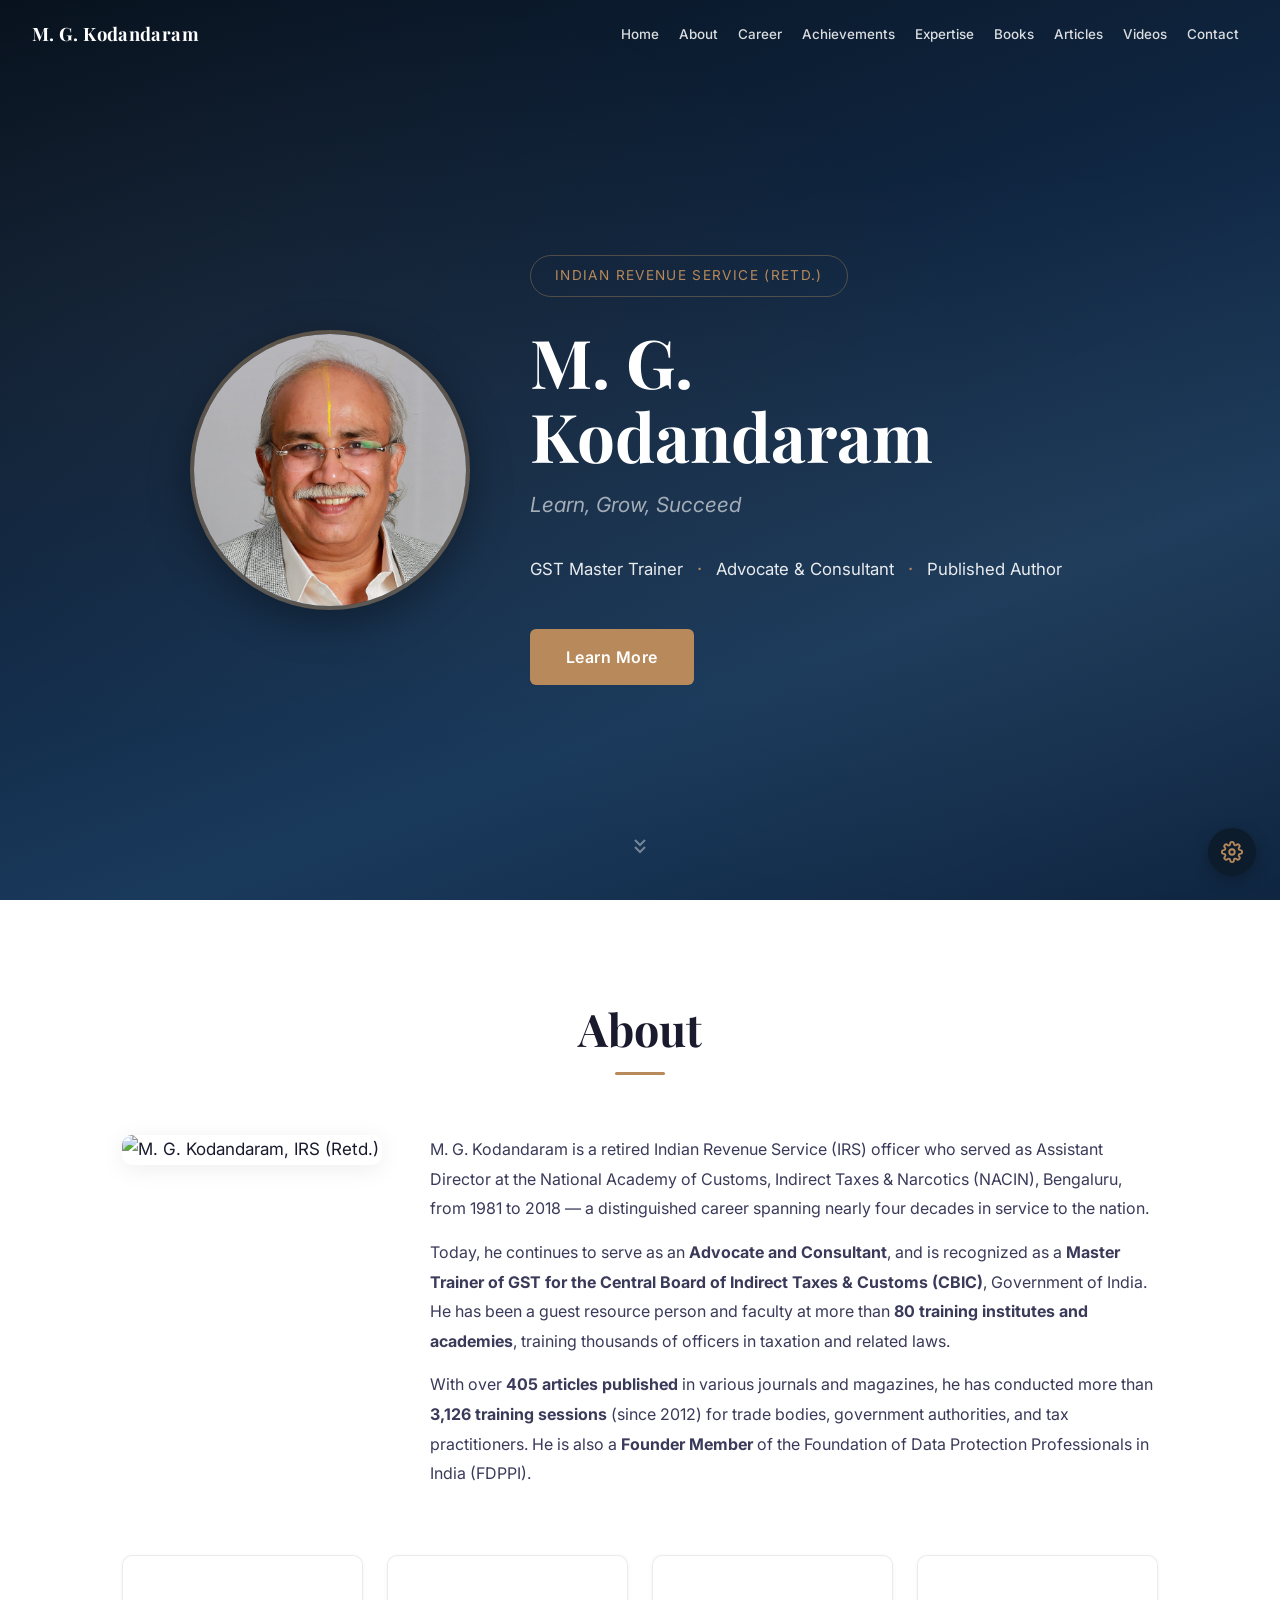
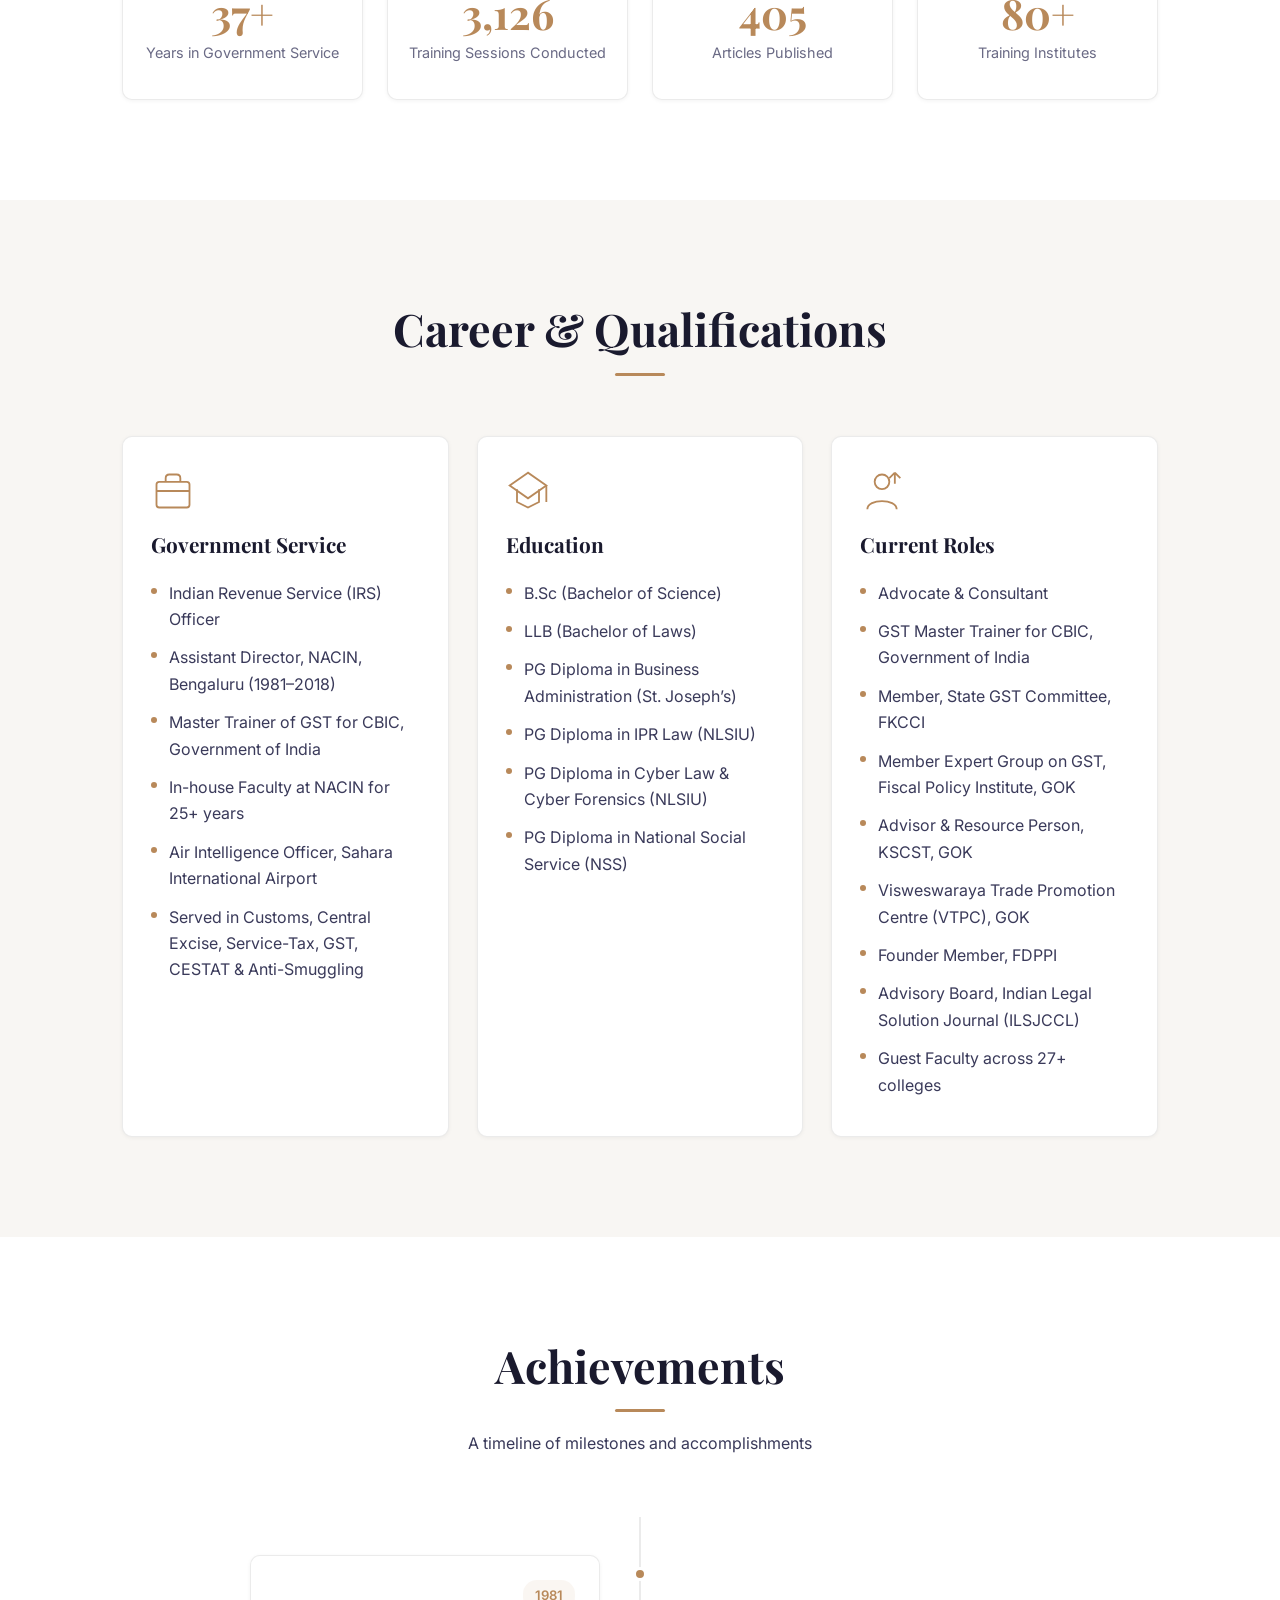
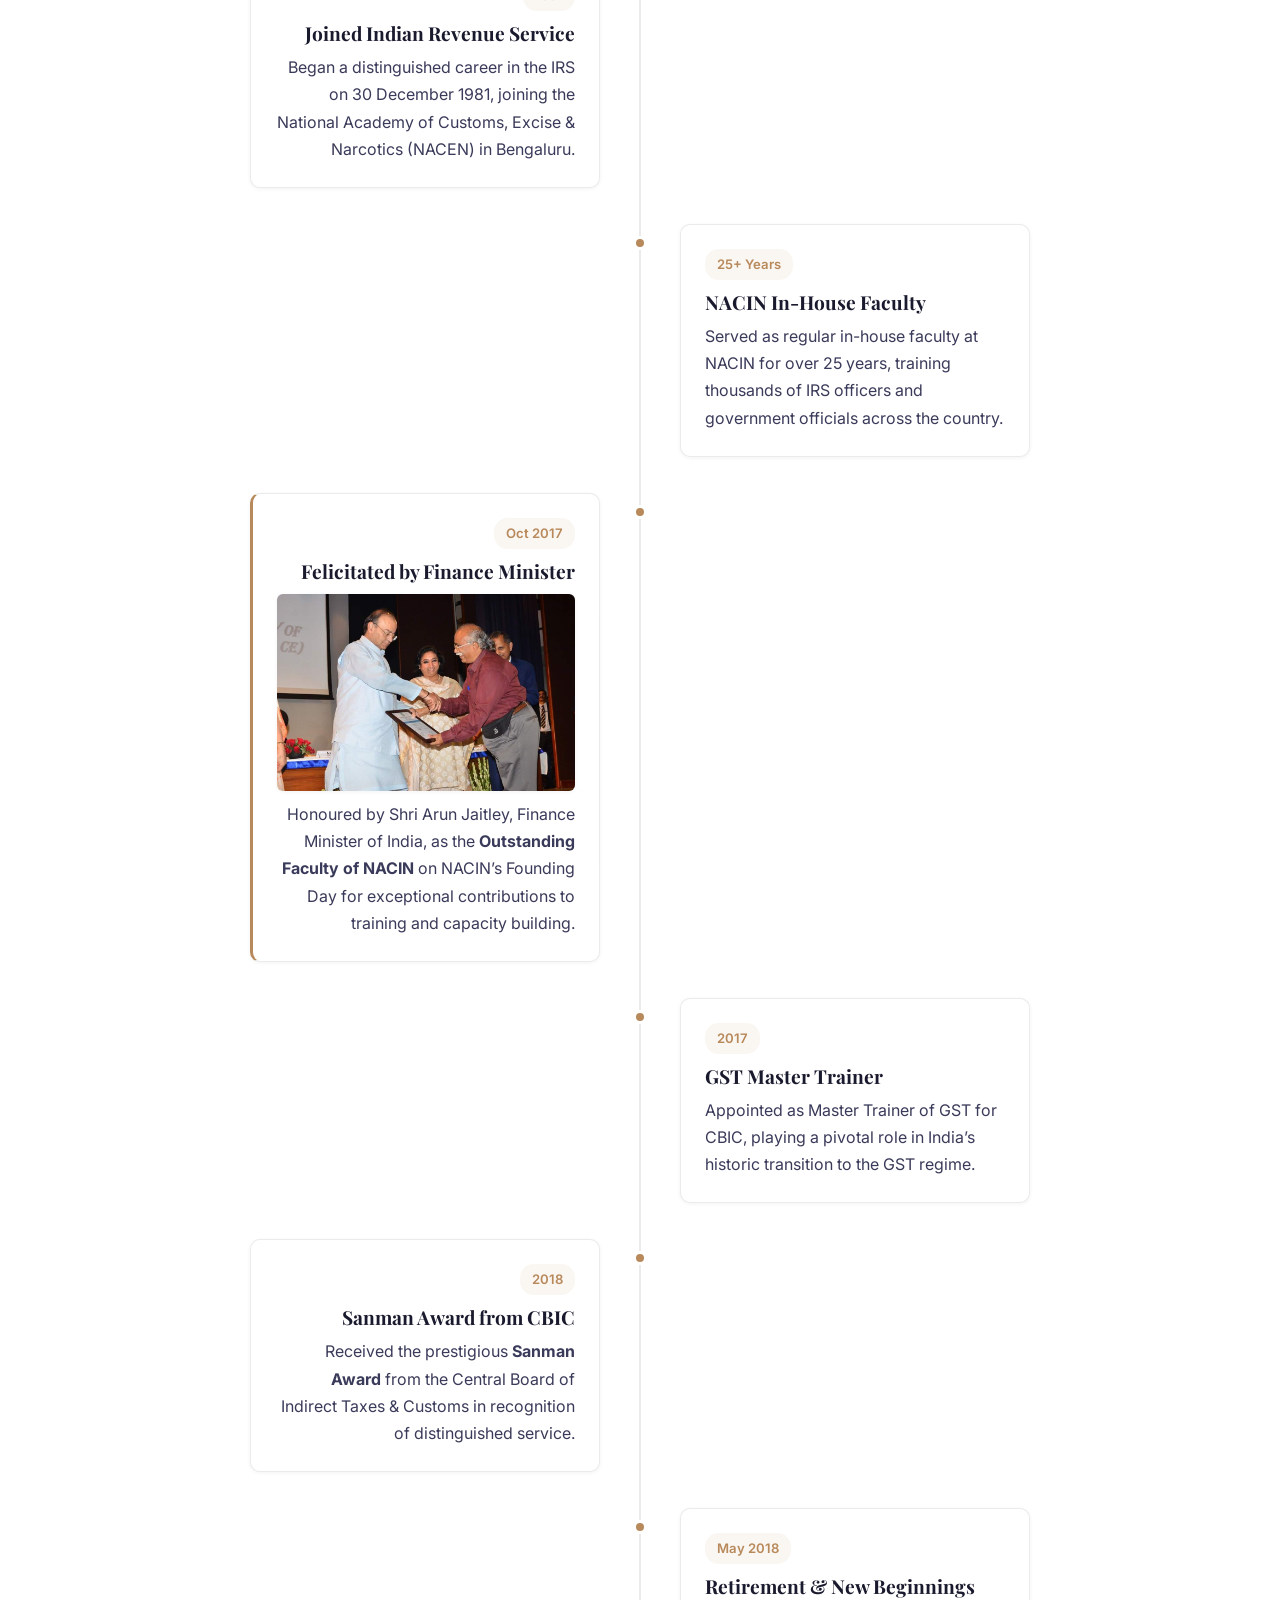
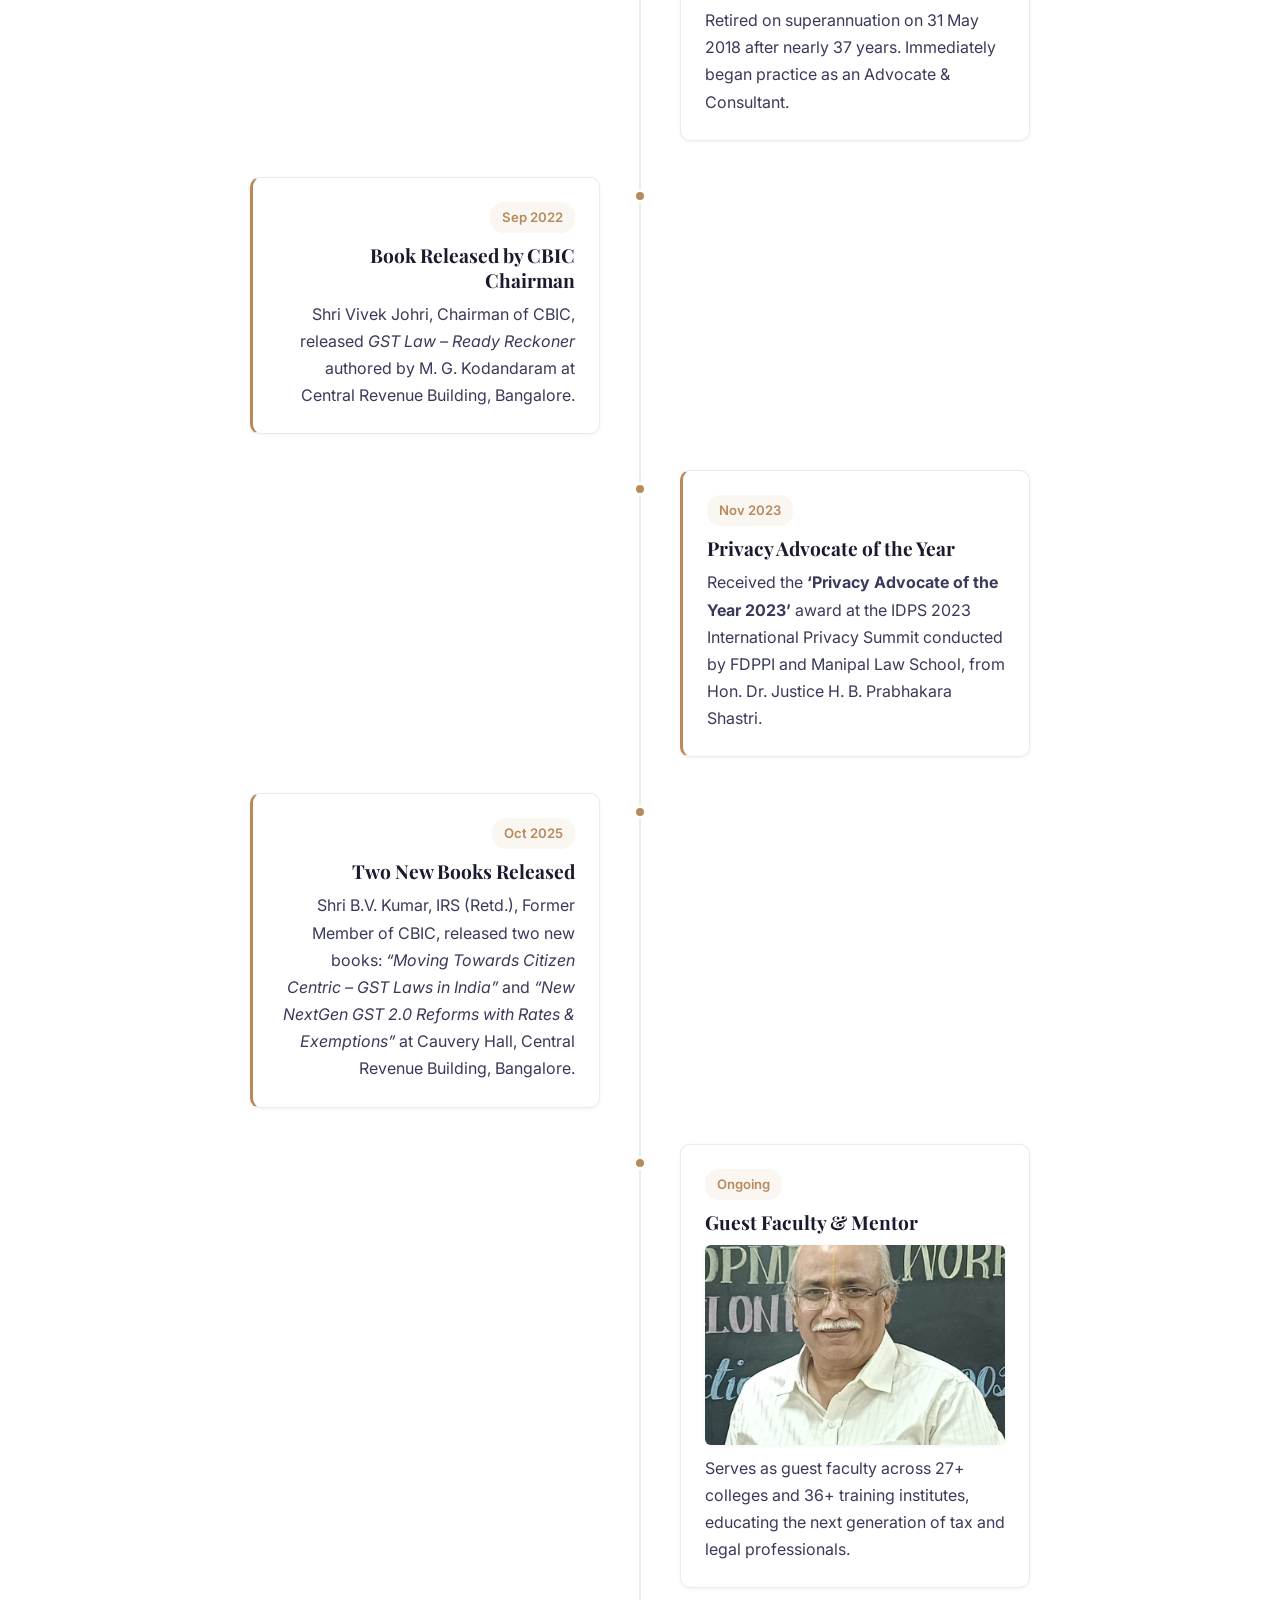
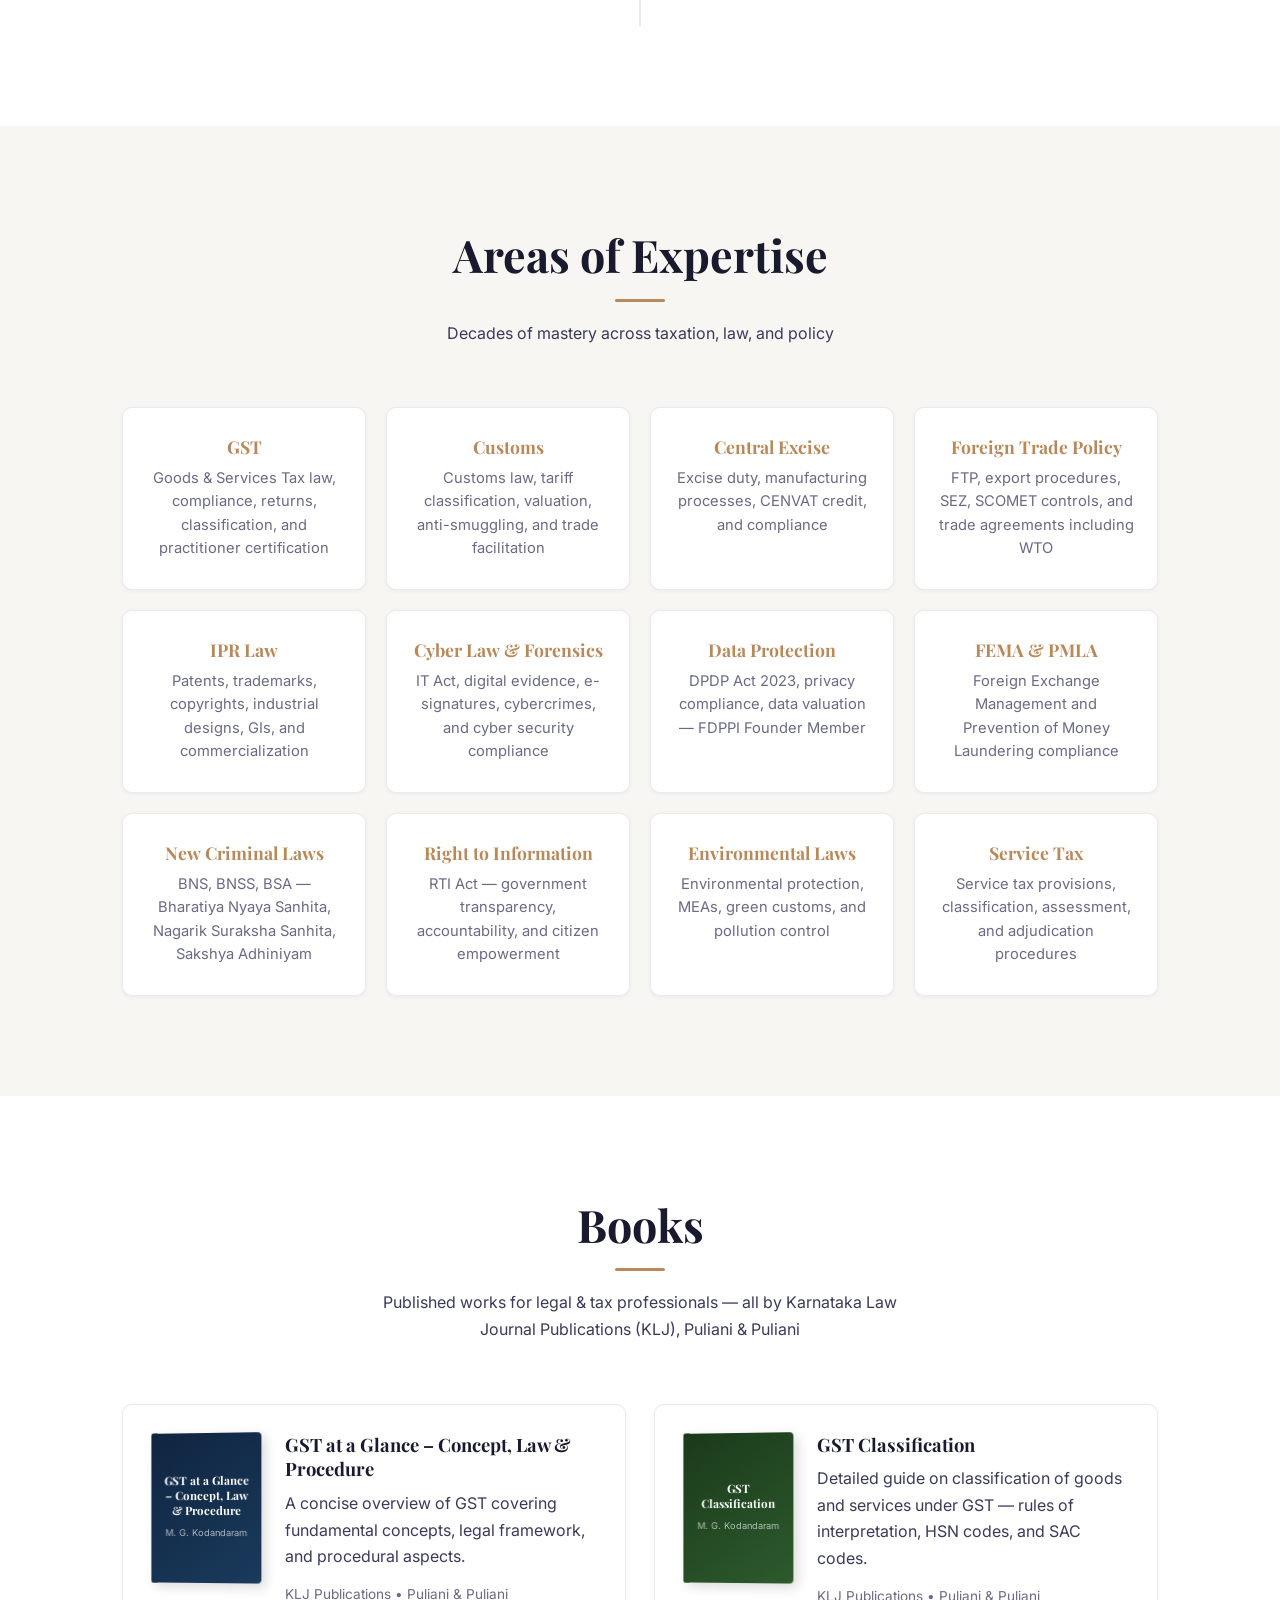
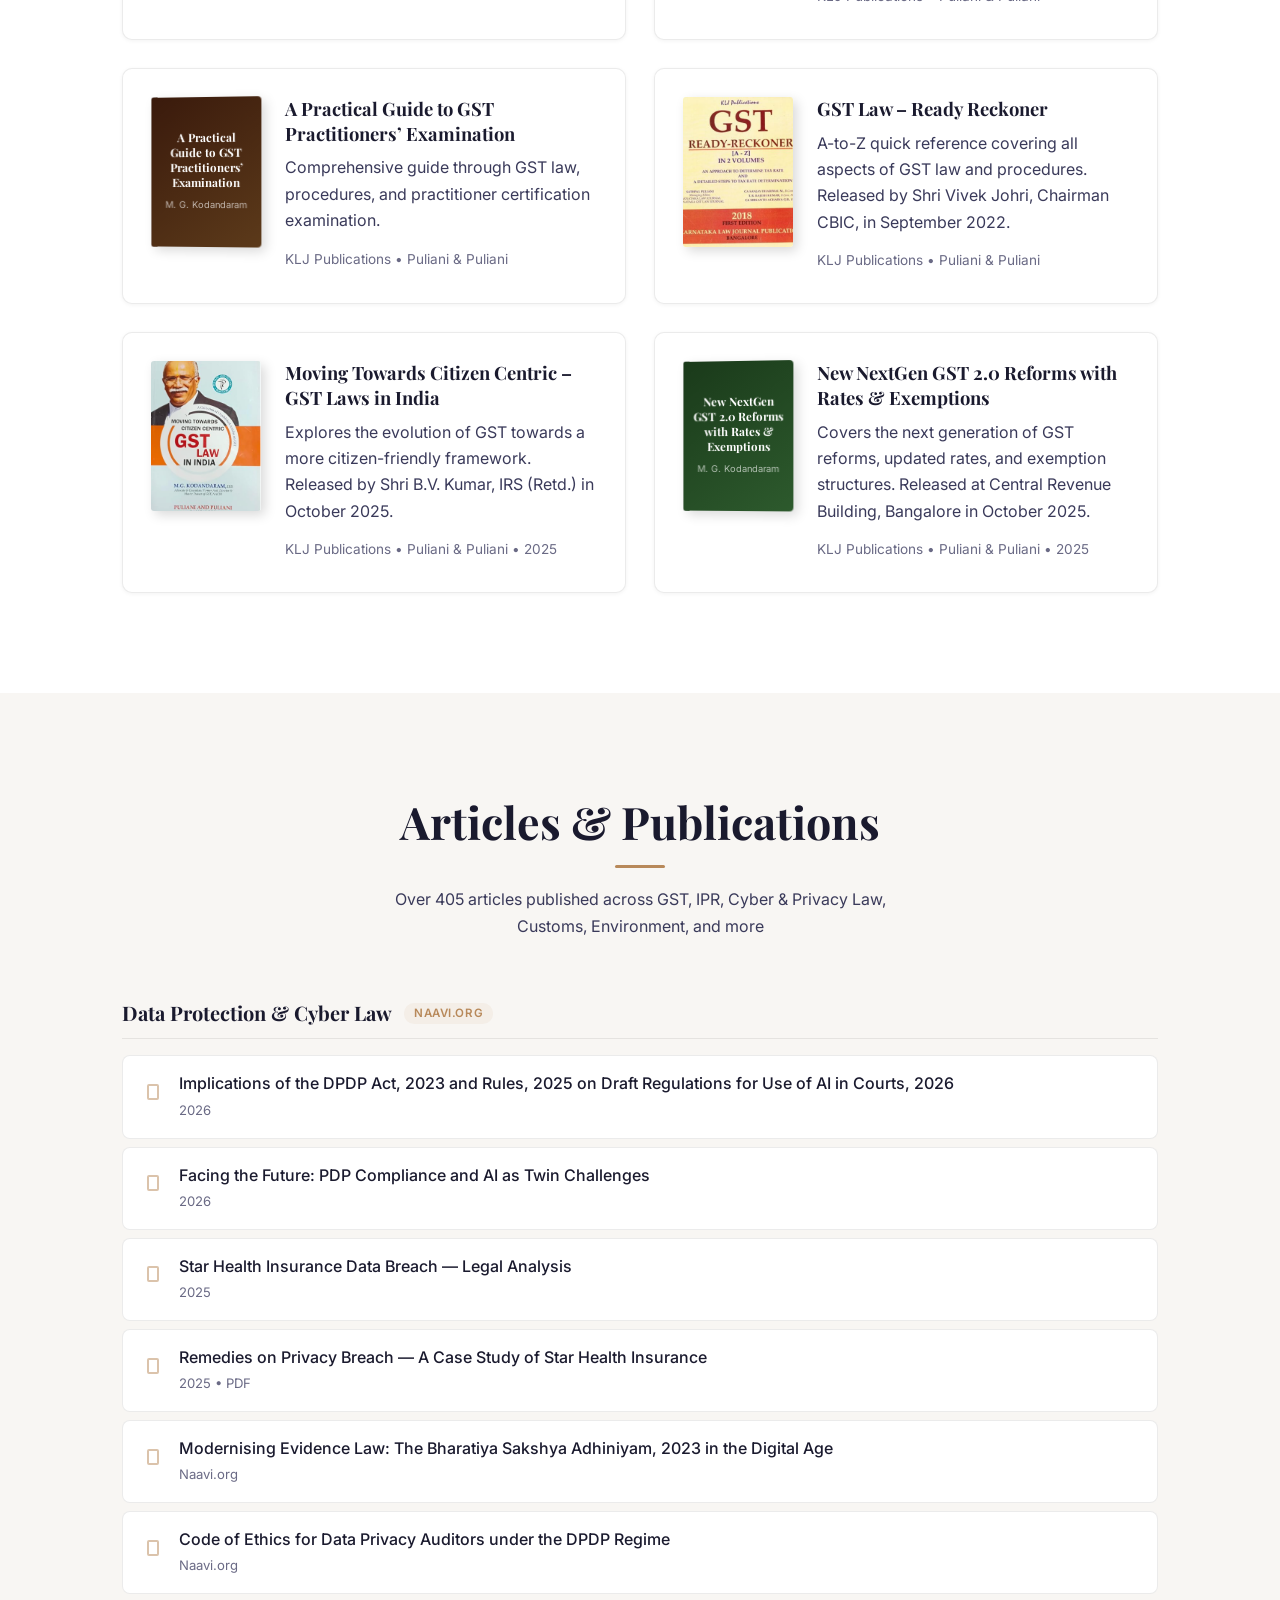
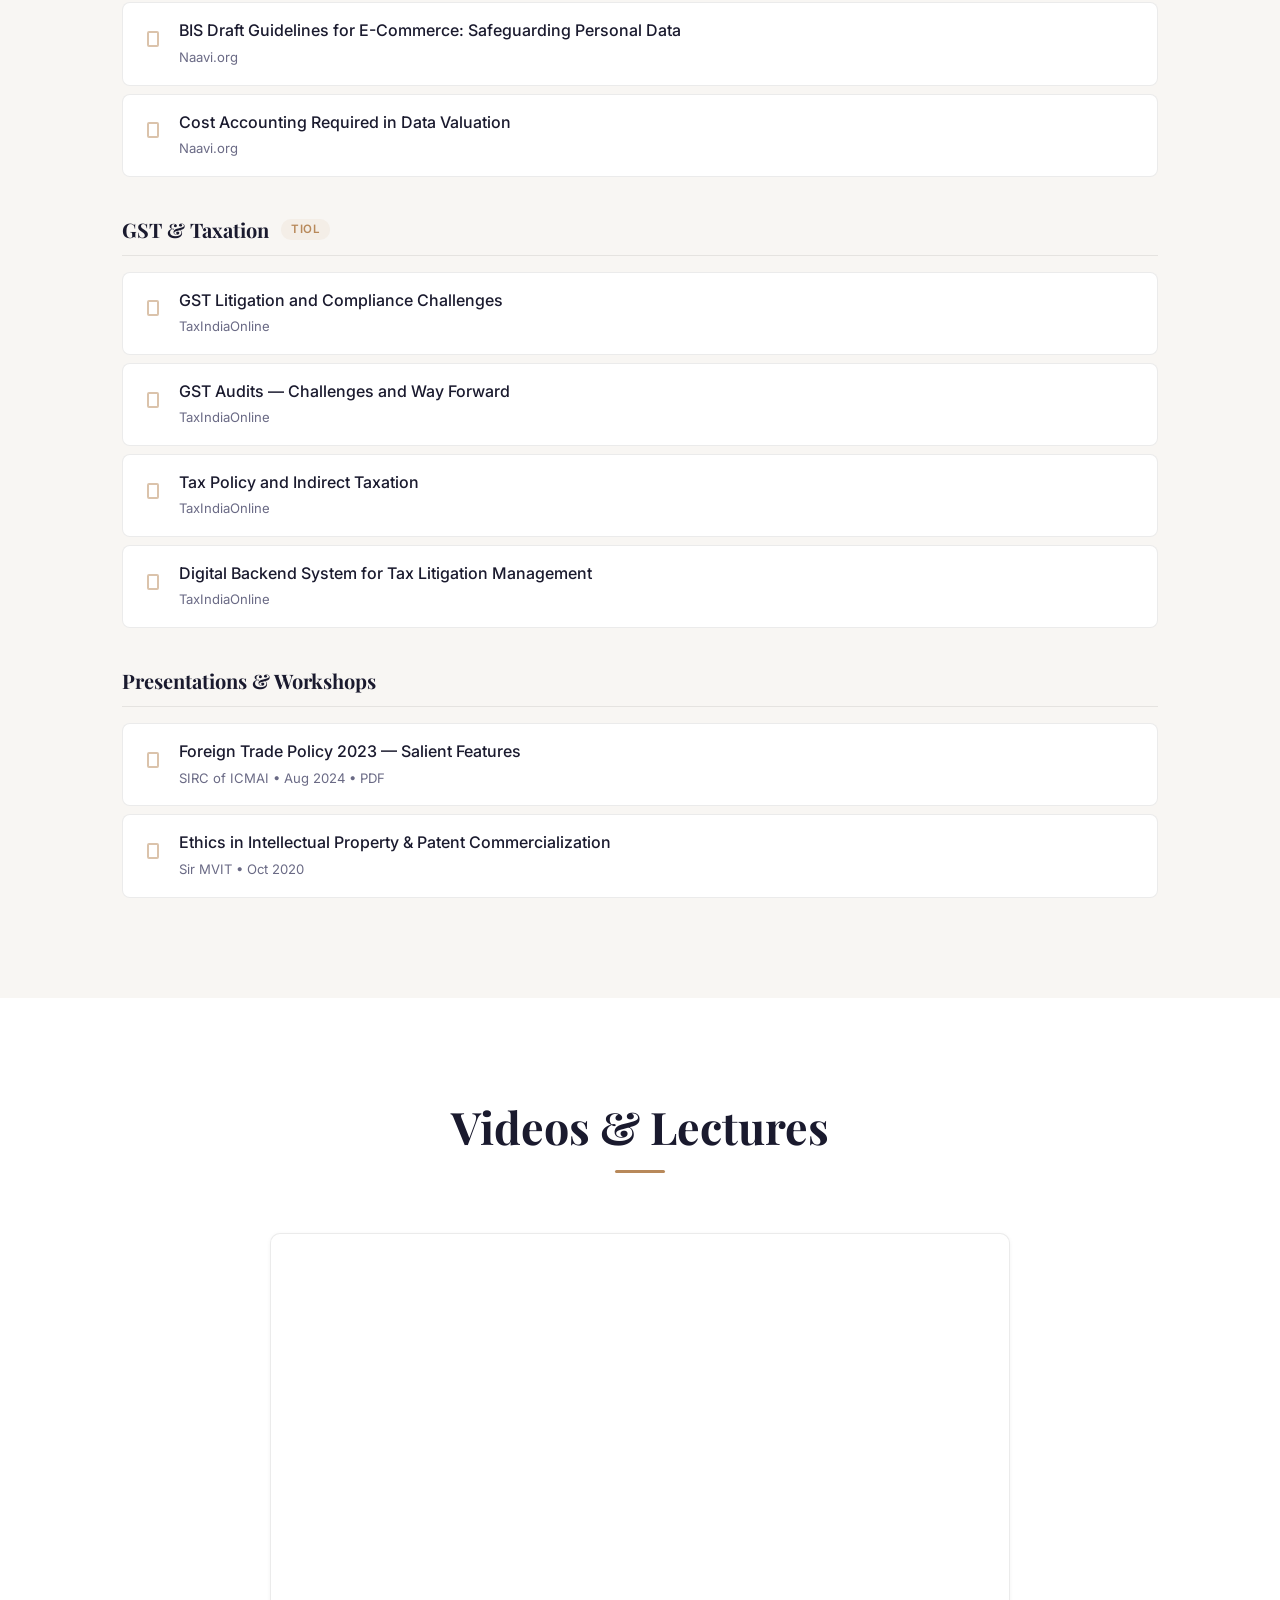
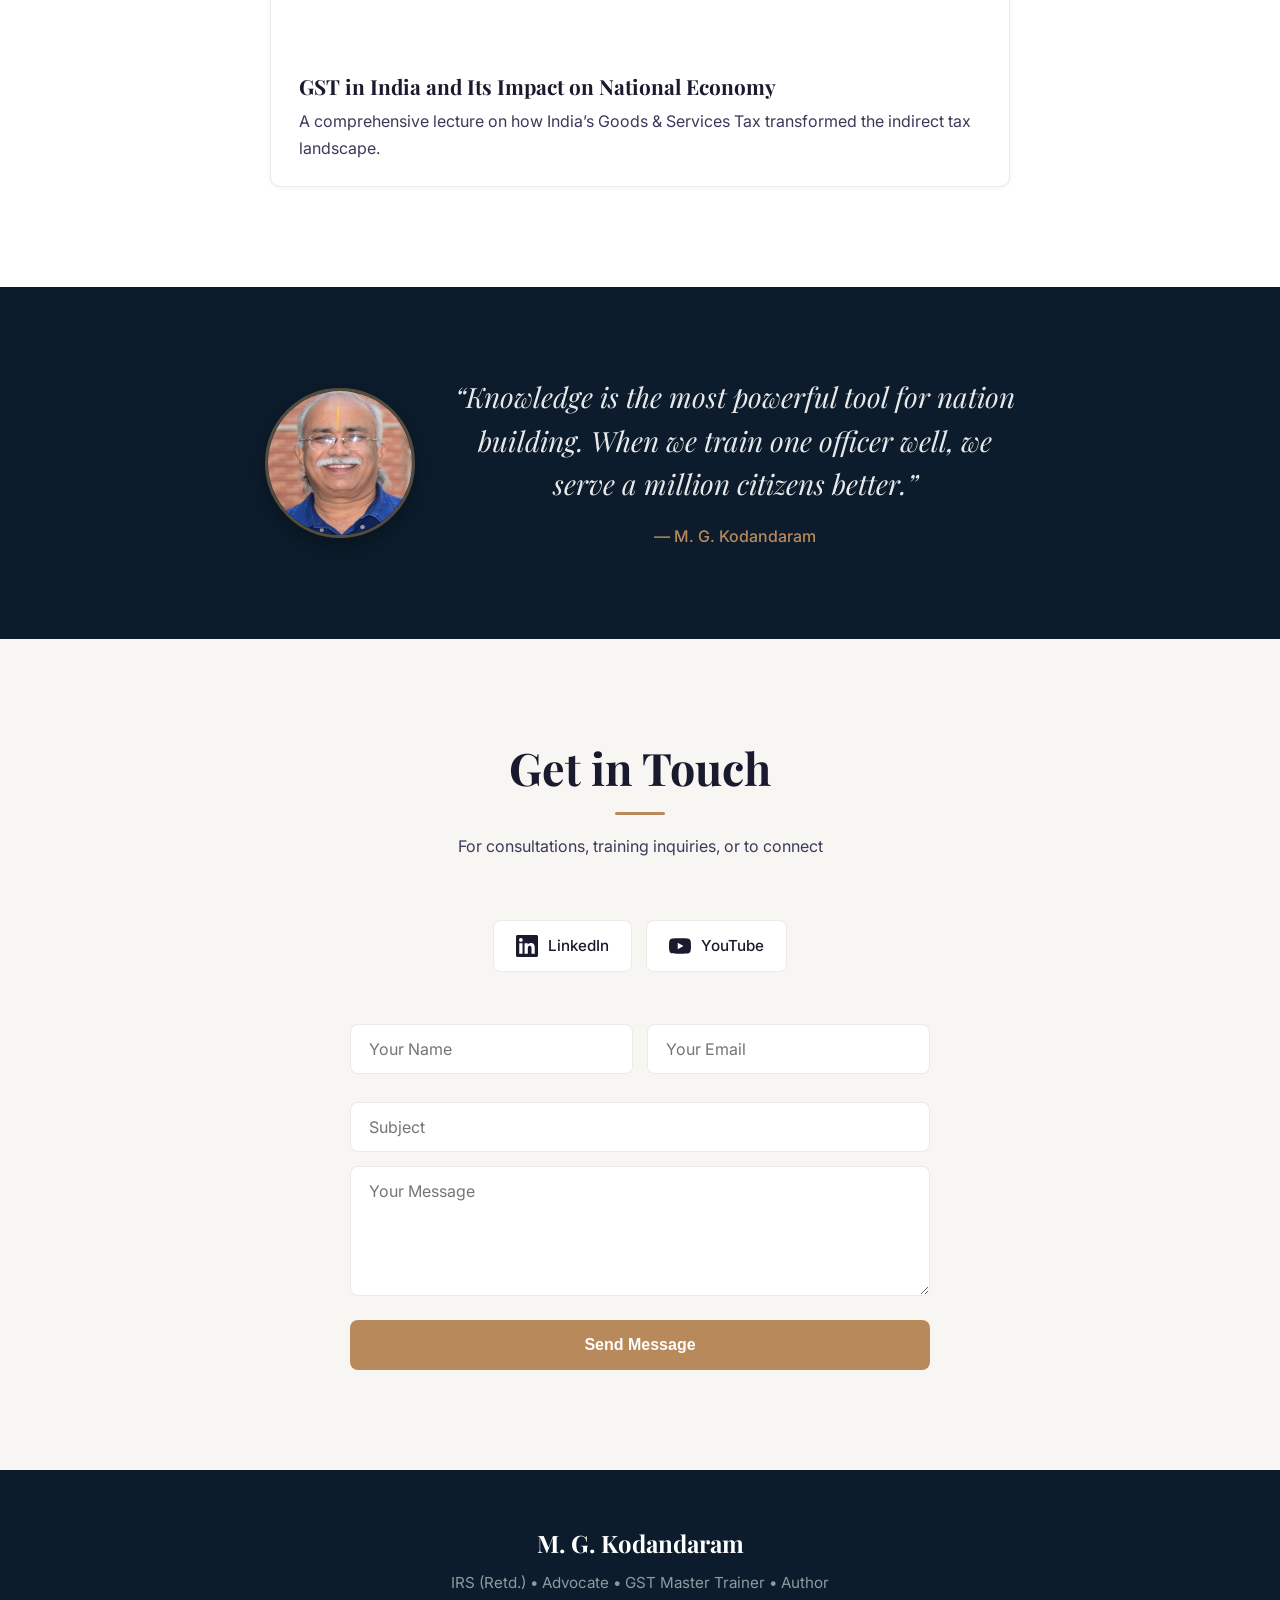
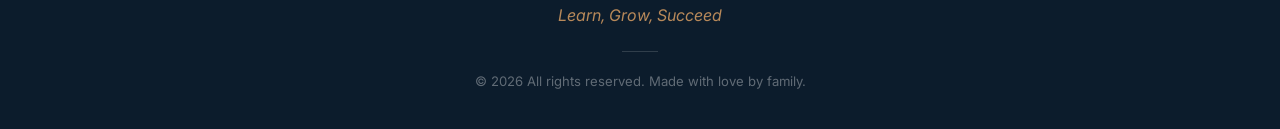
==== commit d5376e66: "Add hero photo, real book covers, and remove Facebook link - Redesigned hero with circular portrait " ====
--- a/index.html
+++ b/index.html
@@ -54,18 +54,23 @@
   <!-- Hero Section -->
   <section id="home" class="hero">
     <div class="hero-overlay"></div>
-    <div class="hero-content">
-      <div class="hero-badge">Indian Revenue Service (Retd.)</div>
-      <h1 class="hero-title">M. G. Kodandaram</h1>
-      <p class="hero-tagline">Learn, Grow, Succeed</p>
-      <div class="hero-roles">
-        <span class="role-tag">GST Master Trainer</span>
-        <span class="role-dot">&middot;</span>
-        <span class="role-tag">Advocate &amp; Consultant</span>
-        <span class="role-dot">&middot;</span>
-        <span class="role-tag">Published Author</span>
-      </div>
-      <a href="#about" class="hero-btn">Learn More</a>
+    <div class="hero-split">
+      <div class="hero-photo">
+        <img src="images/mgk-blazer-portrait.jpg" alt="M. G. Kodandaram, IRS (Retd.)">
+      </div>
+      <div class="hero-content">
+        <div class="hero-badge">Indian Revenue Service (Retd.)</div>
+        <h1 class="hero-title">M. G. Kodandaram</h1>
+        <p class="hero-tagline">Learn, Grow, Succeed</p>
+        <div class="hero-roles">
+          <span class="role-tag">GST Master Trainer</span>
+          <span class="role-dot">&middot;</span>
+          <span class="role-tag">Advocate &amp; Consultant</span>
+          <span class="role-dot">&middot;</span>
+          <span class="role-tag">Published Author</span>
+        </div>
+        <a href="#about" class="hero-btn">Learn More</a>
+      </div>
     </div>
     <div class="hero-scroll-hint">
       <svg viewBox="0 0 24 24" fill="none" stroke="currentColor" stroke-width="2"><path d="M7 13l5 5 5-5M7 6l5 5 5-5"/></svg>
@@ -81,7 +86,7 @@
       </div>
       <div class="about-content">
         <div class="about-photo">
-          <img src="images/mgk-smile.jpg" alt="M. G. Kodandaram, IRS (Retd.)">
+          <img src="images/mgk-thumbsup.jpg" alt="M. G. Kodandaram, IRS (Retd.)">
         </div>
         <div class="about-text">
           <p class="about-lead">
@@ -344,12 +349,8 @@
           </div>
         </div>
         <div class="book-card anim">
-          <div class="book-cover alt3">
-            <div class="book-spine"></div>
-            <div class="book-face">
-              <span class="book-face-title">GST Law &ndash; Ready Reckoner</span>
-              <span class="book-face-author">M. G. Kodandaram</span>
-            </div>
+          <div class="book-cover-img">
+            <img src="images/gst-ready-reckoner.jpg" alt="GST Law Ready Reckoner book cover">
           </div>
           <div class="book-info">
             <h3>GST Law &ndash; Ready Reckoner</h3>
@@ -358,12 +359,8 @@
           </div>
         </div>
         <div class="book-card anim">
-          <div class="book-cover">
-            <div class="book-spine"></div>
-            <div class="book-face">
-              <span class="book-face-title">Moving Towards Citizen Centric &ndash; GST Laws in India</span>
-              <span class="book-face-author">M. G. Kodandaram</span>
-            </div>
+          <div class="book-cover-img">
+            <img src="images/book-citizen-centric.png" alt="Moving Towards Citizen Centric GST Laws in India book cover">
           </div>
           <div class="book-info">
             <h3>Moving Towards Citizen Centric &ndash; GST Laws in India</h3>
@@ -514,7 +511,7 @@
     <div class="container">
       <div class="quote-layout">
         <div class="quote-photo">
-          <img src="images/mgk-casual.jpg" alt="M. G. Kodandaram">
+          <img src="images/mgk-smile.jpg" alt="M. G. Kodandaram">
         </div>
         <blockquote>
           <p>&ldquo;Knowledge is the most powerful tool for nation building. When we train one officer well, we serve a million citizens better.&rdquo;</p>
@@ -533,10 +530,6 @@
         <p class="section-subtitle">For consultations, training inquiries, or to connect</p>
       </div>
       <div class="social-links">
-        <a href="https://www.facebook.com/kodandaram.lakshmi" target="_blank" rel="noopener" class="social-link facebook">
-          <svg viewBox="0 0 24 24" fill="currentColor"><path d="M24 12.073c0-6.627-5.373-12-12-12s-12 5.373-12 12c0 5.99 4.388 10.954 10.125 11.854v-8.385H7.078v-3.47h3.047V9.43c0-3.007 1.792-4.669 4.533-4.669 1.312 0 2.686.235 2.686.235v2.953H15.83c-1.491 0-1.956.925-1.956 1.874v2.25h3.328l-.532 3.47h-2.796v8.385C19.612 23.027 24 18.062 24 12.073z"/></svg>
-          <span>Facebook</span>
-        </a>
         <a href="https://www.linkedin.com/in/kodandaram-m-g/" target="_blank" rel="noopener" class="social-link linkedin">
           <svg viewBox="0 0 24 24" fill="currentColor"><path d="M20.447 20.452h-3.554v-5.569c0-1.328-.027-3.037-1.852-3.037-1.853 0-2.136 1.445-2.136 2.939v5.667H9.351V9h3.414v1.561h.046c.477-.9 1.637-1.85 3.37-1.85 3.601 0 4.267 2.37 4.267 5.455v6.286zM5.337 7.433a2.062 2.062 0 01-2.063-2.065 2.064 2.064 0 112.063 2.065zm1.782 13.019H3.555V9h3.564v11.452zM22.225 0H1.771C.792 0 0 .774 0 1.729v20.542C0 23.227.792 24 1.771 24h20.451C23.2 24 24 23.227 24 22.271V1.729C24 .774 23.2 0 22.222 0h.003z"/></svg>
           <span>LinkedIn</span>
--- a/styles.css
+++ b/styles.css
@@ -176,7 +176,20 @@
     radial-gradient(ellipse at 20% 40%, rgba(196,149,92,.06), transparent 50%),
     radial-gradient(ellipse at 80% 60%, rgba(196,149,92,.04), transparent 50%);
 }
-.hero-content { position: relative; z-index: 2; max-width: 760px; }
+.hero-split {
+  position: relative; z-index: 2;
+  display: flex; align-items: center; justify-content: center;
+  gap: 60px; max-width: 1000px; width: 100%;
+}
+.hero-photo {
+  flex: 0 0 auto;
+}
+.hero-photo img {
+  width: 280px; height: 280px; object-fit: cover; object-position: top;
+  border-radius: 50%; border: 4px solid rgba(196,149,92,.4);
+  box-shadow: 0 12px 40px rgba(0,0,0,.35);
+}
+.hero-content { position: relative; z-index: 2; max-width: 560px; text-align: left; }
 .hero-badge {
   display: inline-block; padding: 8px 24px;
   border: 1px solid rgba(196,149,92,.35); border-radius: 24px;
@@ -192,7 +205,7 @@
   color: rgba(255,255,255,.6); font-style: italic; margin-bottom: 32px;
 }
 .hero-roles {
-  display: flex; align-items: center; justify-content: center;
+  display: flex; align-items: center;
   flex-wrap: wrap; gap: 10px 14px; margin-bottom: 44px;
 }
 .role-tag { color: rgba(255,255,255,.9); font-size: clamp(.9rem, 2vw, 1.05rem); font-weight: 400; }
@@ -352,6 +365,11 @@
 }
 .book-face-author { font-size: .58rem; opacity: .65; }
 
+.book-cover-img { flex: 0 0 110px; }
+.book-cover-img img {
+  width: 110px; height: 150px; object-fit: cover;
+  border-radius: 3px; box-shadow: 4px 4px 12px rgba(0,0,0,.15);
+}
 .book-info { flex: 1; min-width: 0; }
 .book-info h3 { font-size: 1.15rem; margin-bottom: 8px; line-height: 1.35; }
 .book-info p { font-size: 1rem; color: var(--text-2); margin-bottom: 10px; line-height: 1.65; }
@@ -507,6 +525,12 @@
   .section { padding: 72px 0; }
   .section-header { margin-bottom: 40px; }
   .hero { padding: 88px 24px 52px; }
+  .hero-split {
+    flex-direction: column; gap: 32px; text-align: center;
+  }
+  .hero-photo img { width: 200px; height: 200px; }
+  .hero-content { text-align: center; }
+  .hero-roles { justify-content: center; }
   .hero-badge { margin-bottom: 22px; }
   .hero-roles { margin-bottom: 32px; }
   .hero-scroll-hint { bottom: 20px; }
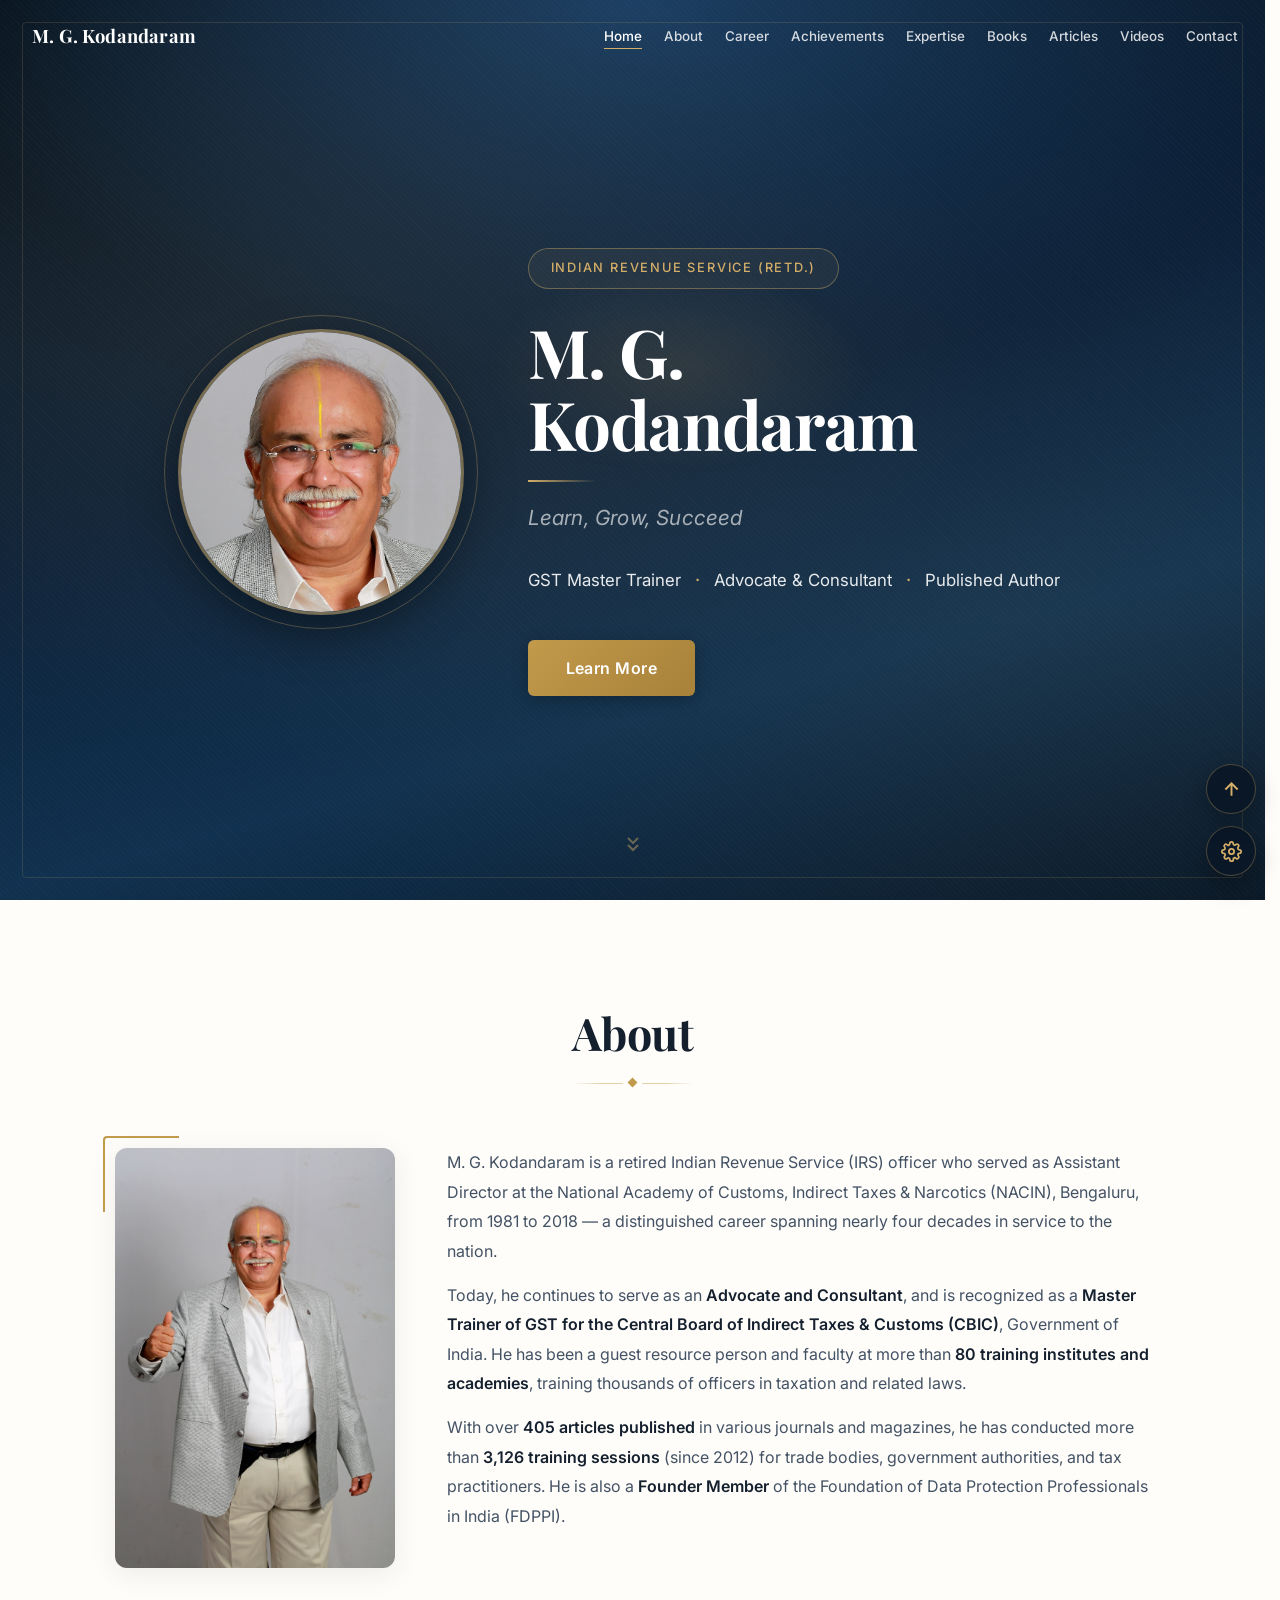
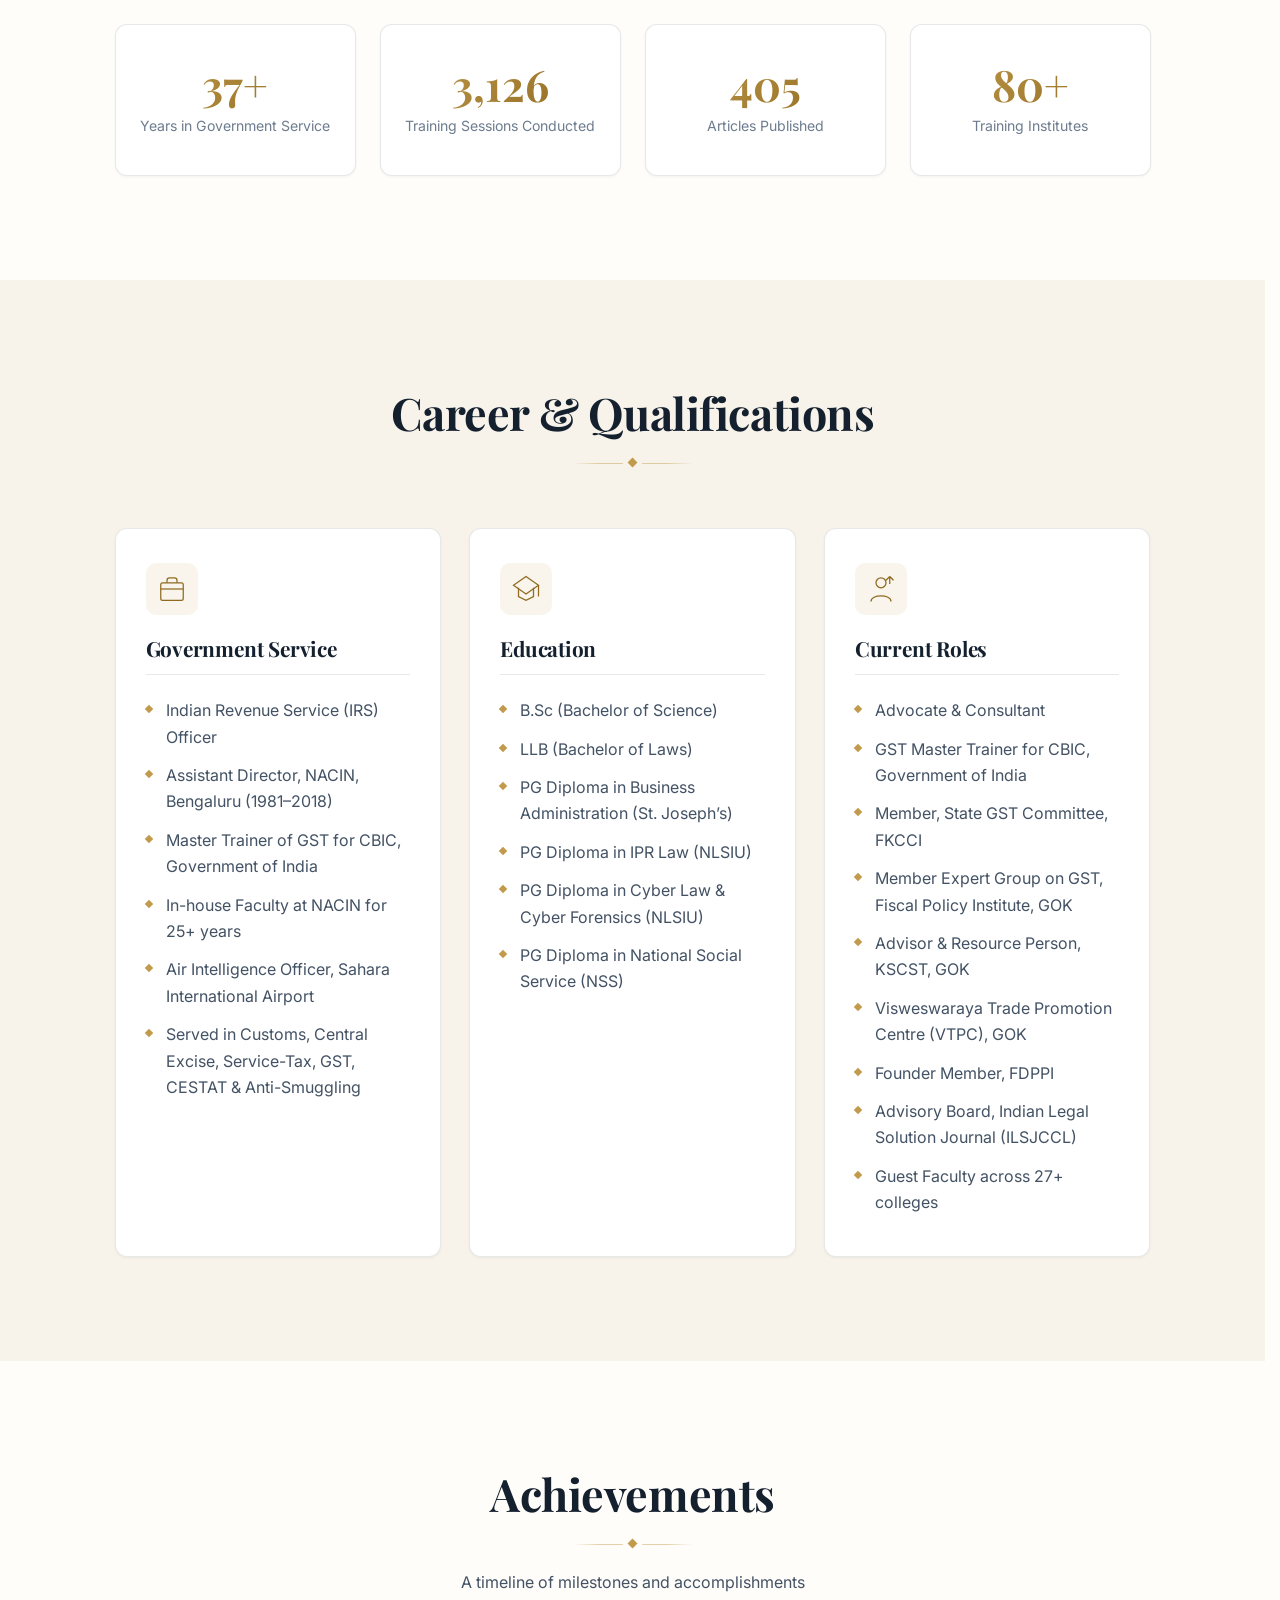
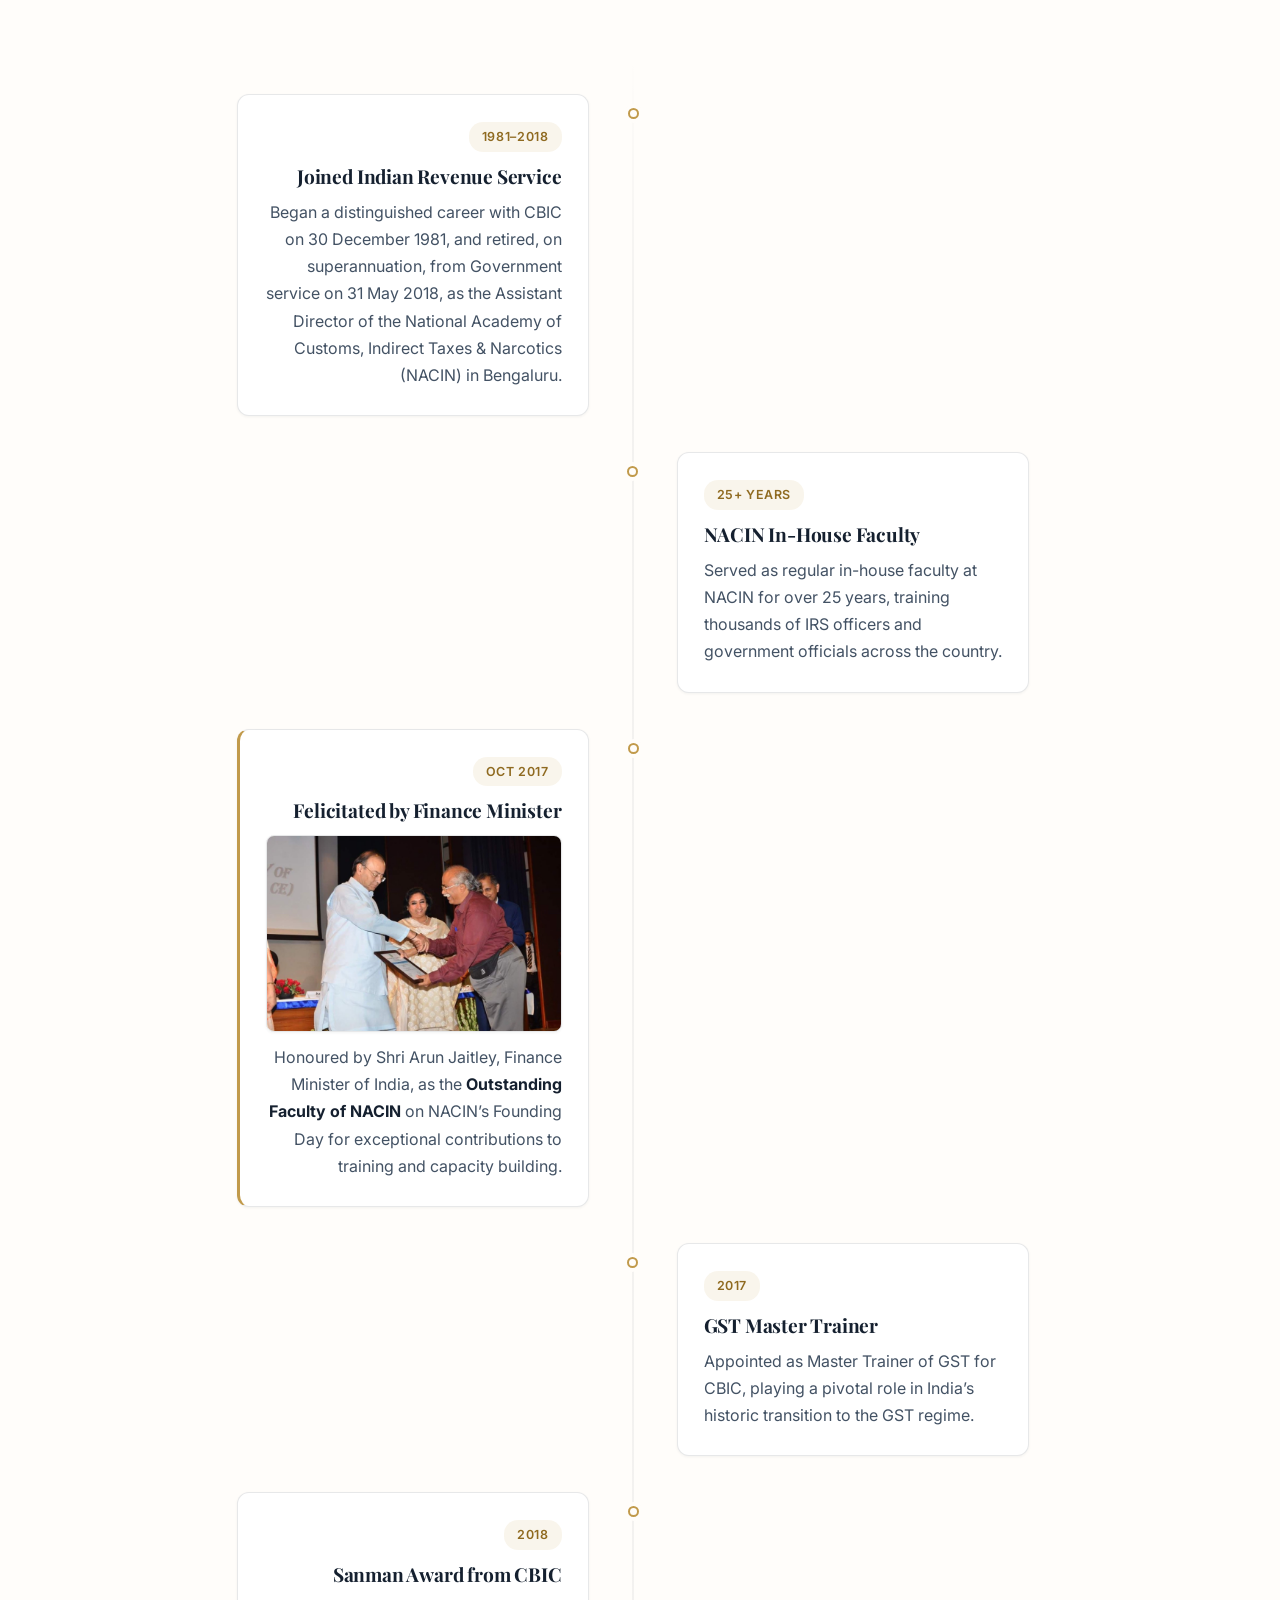
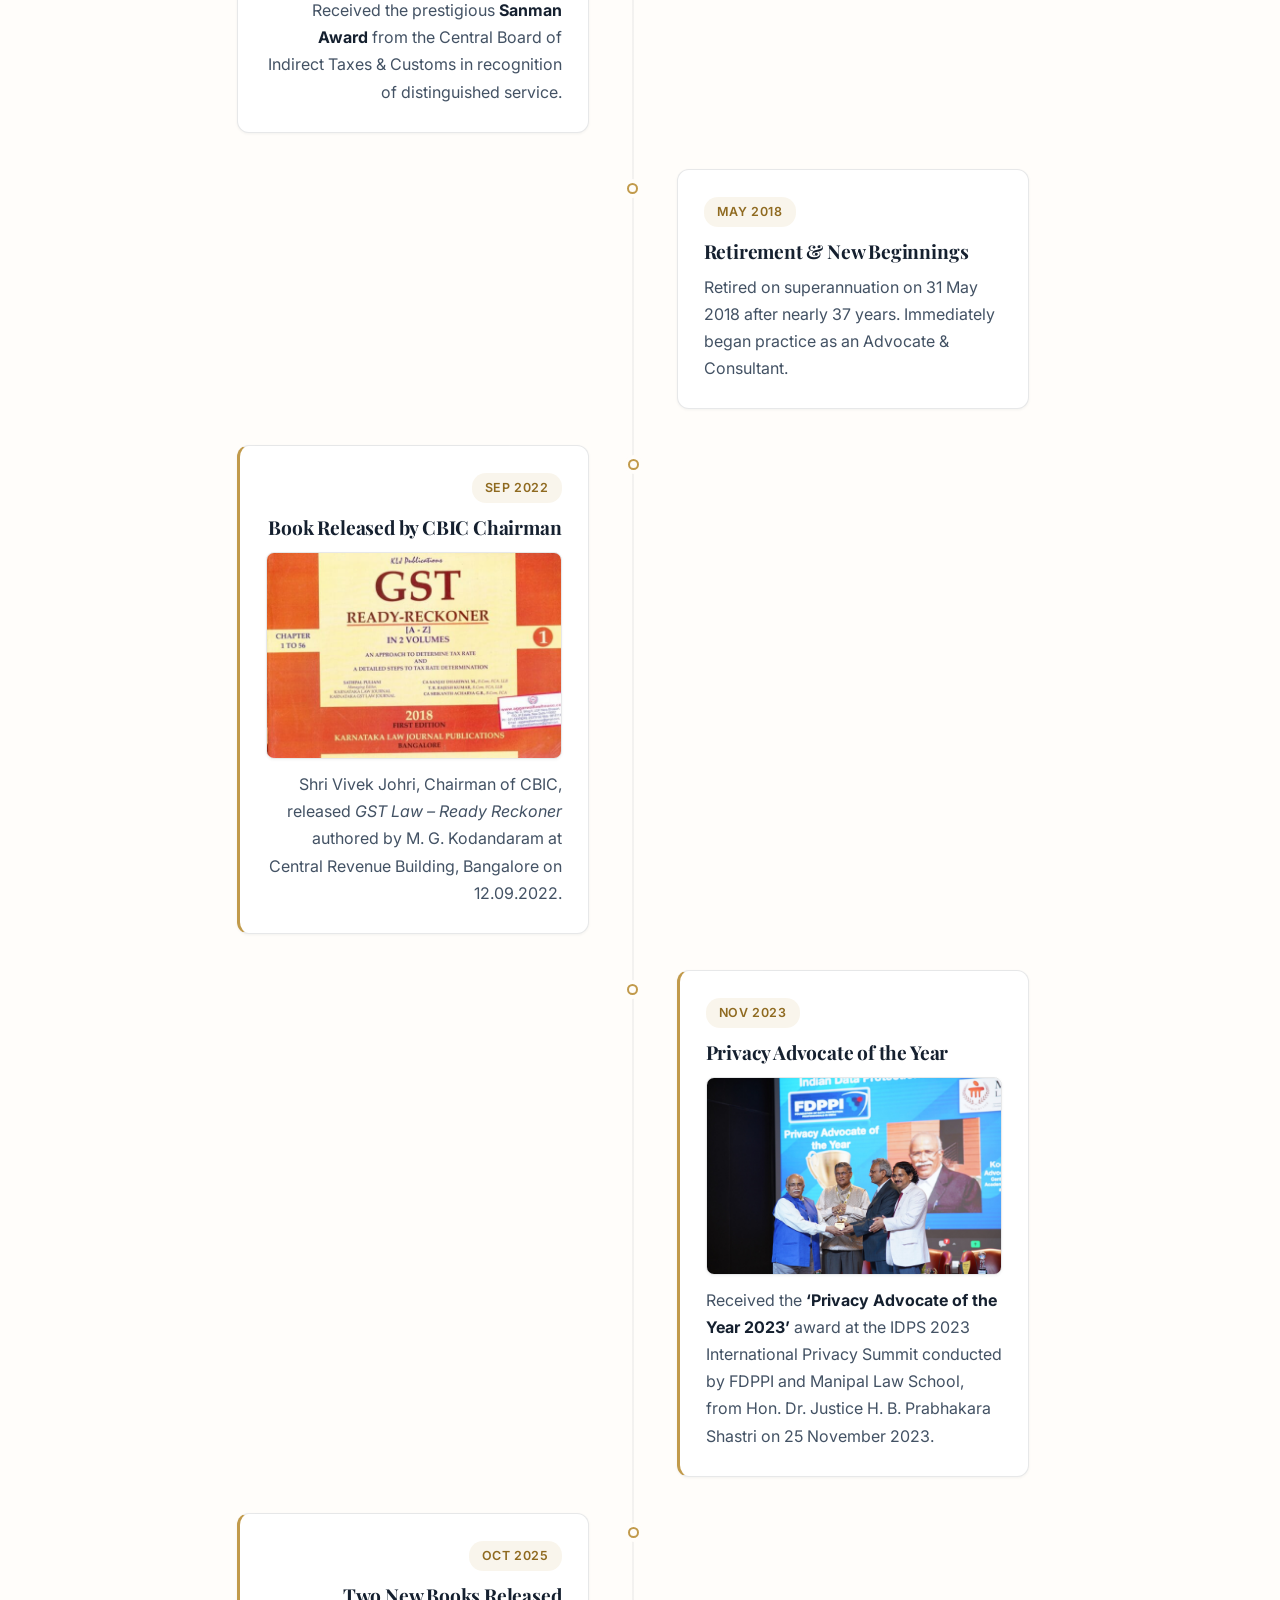
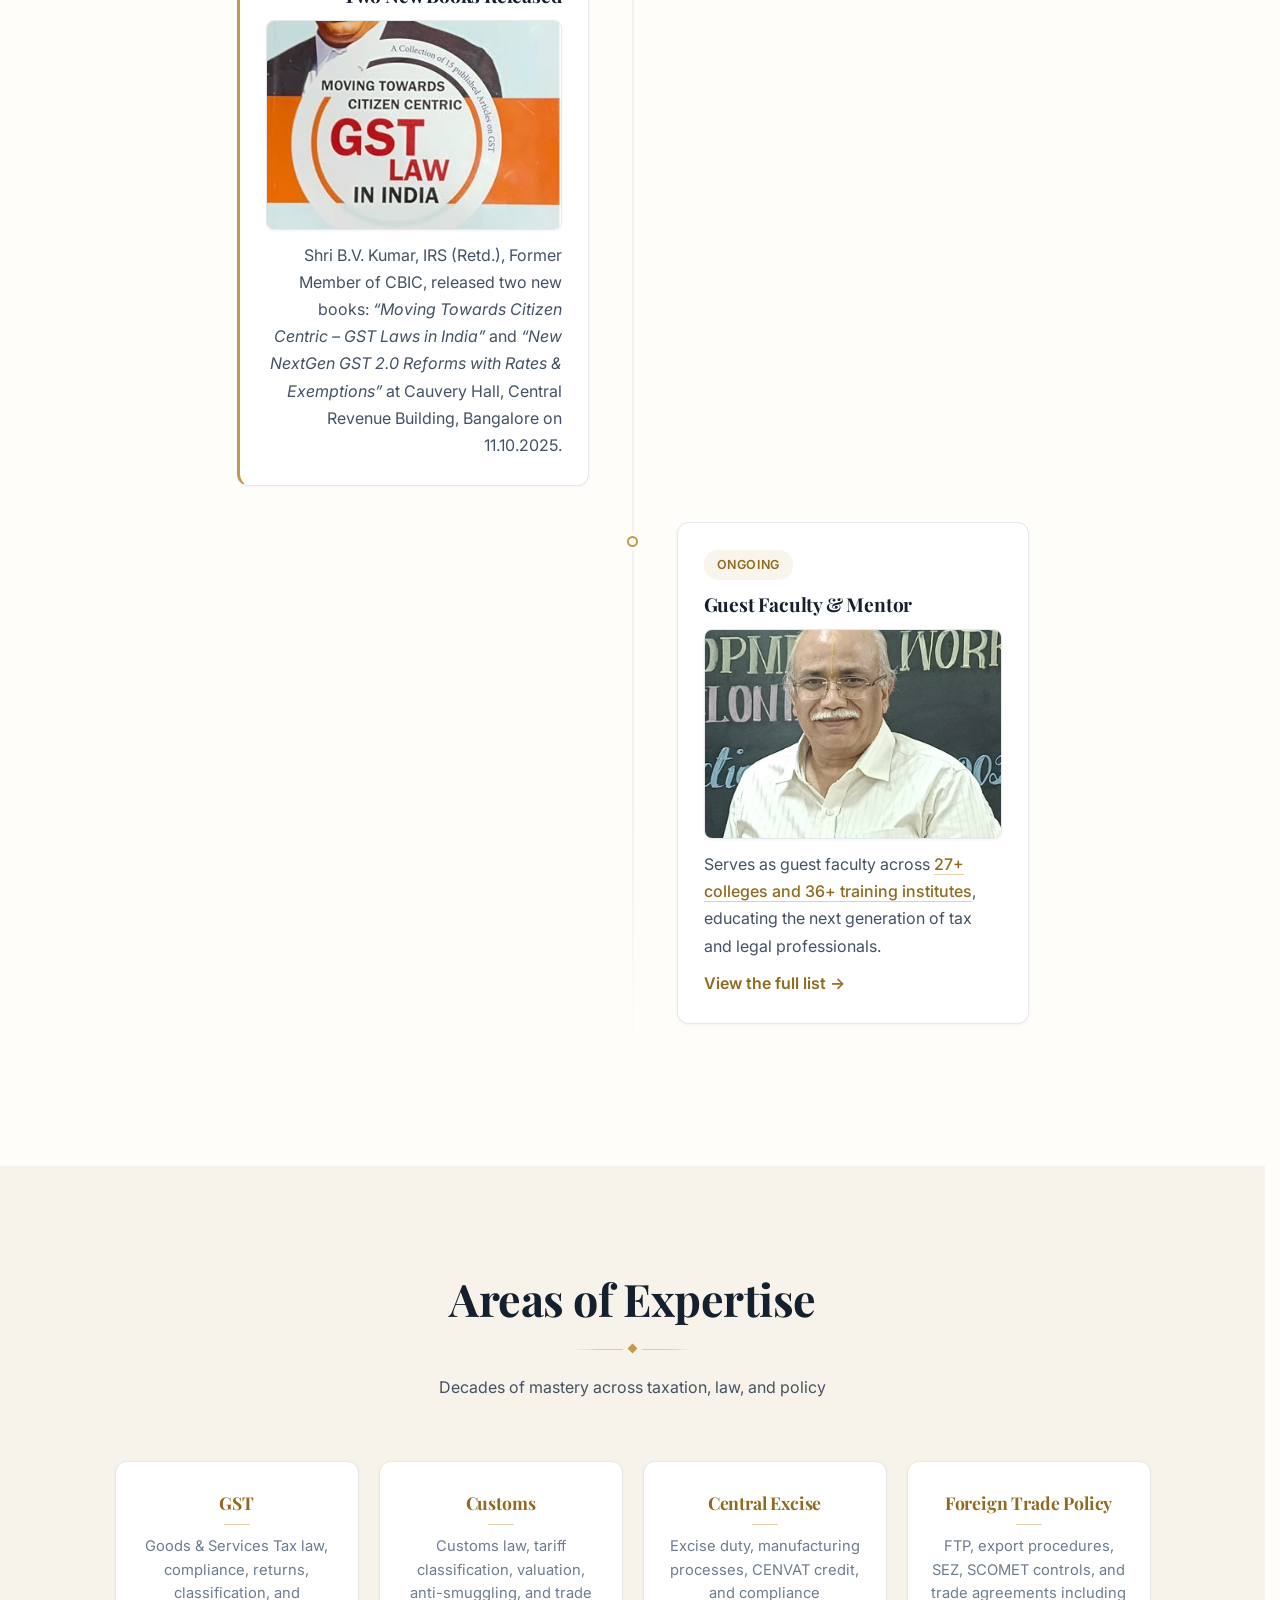
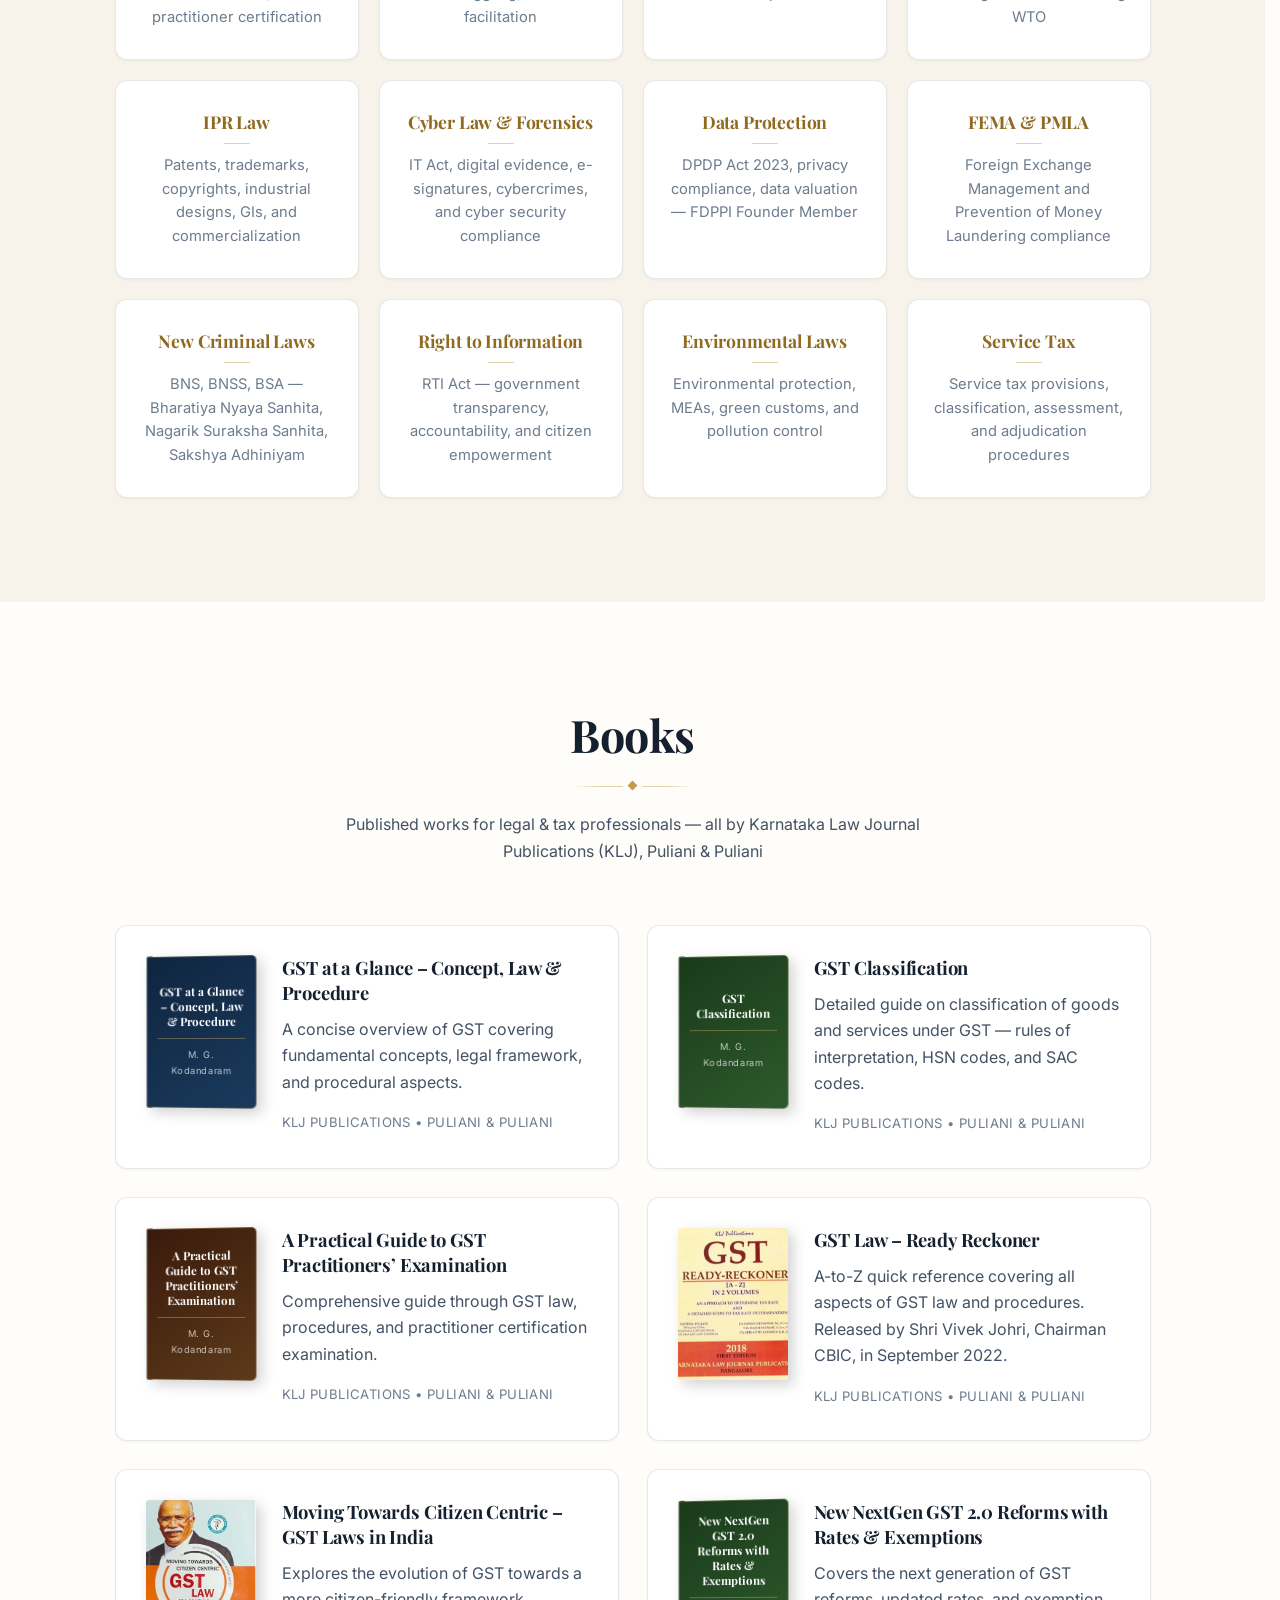
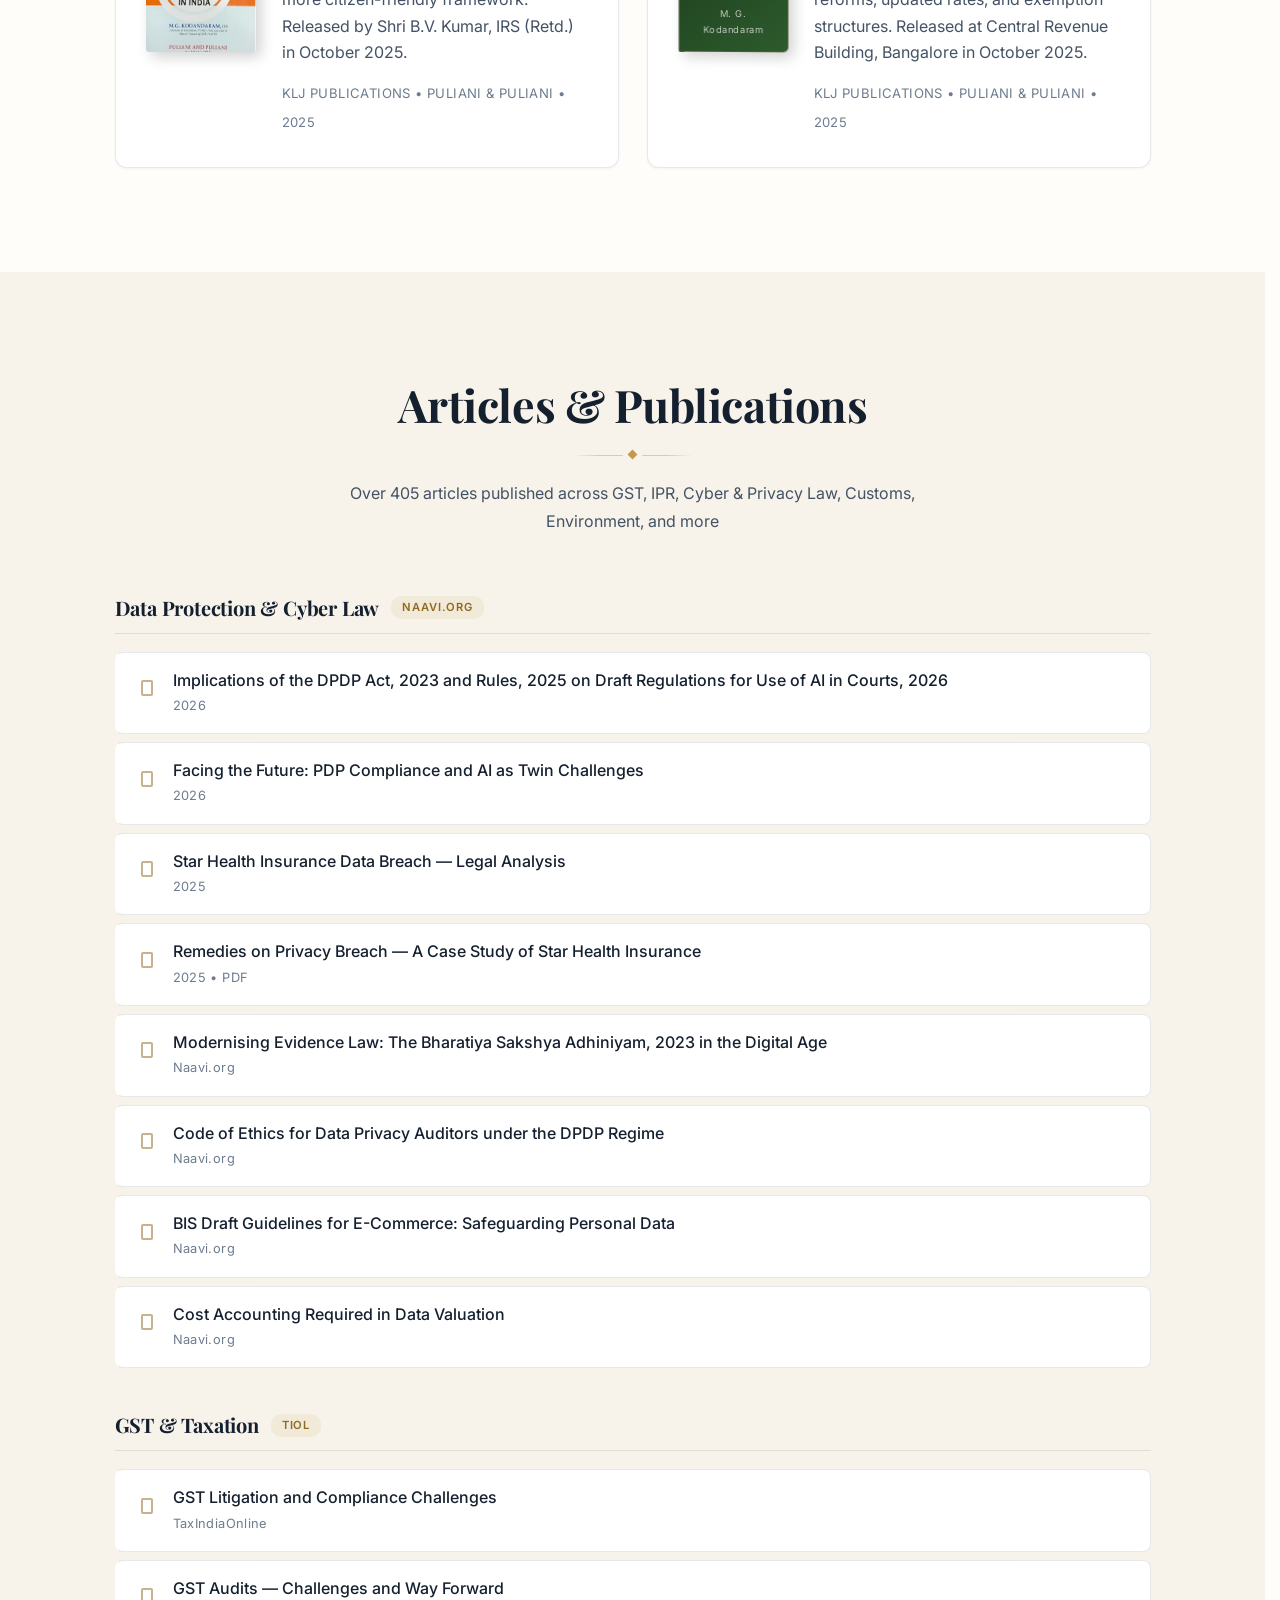
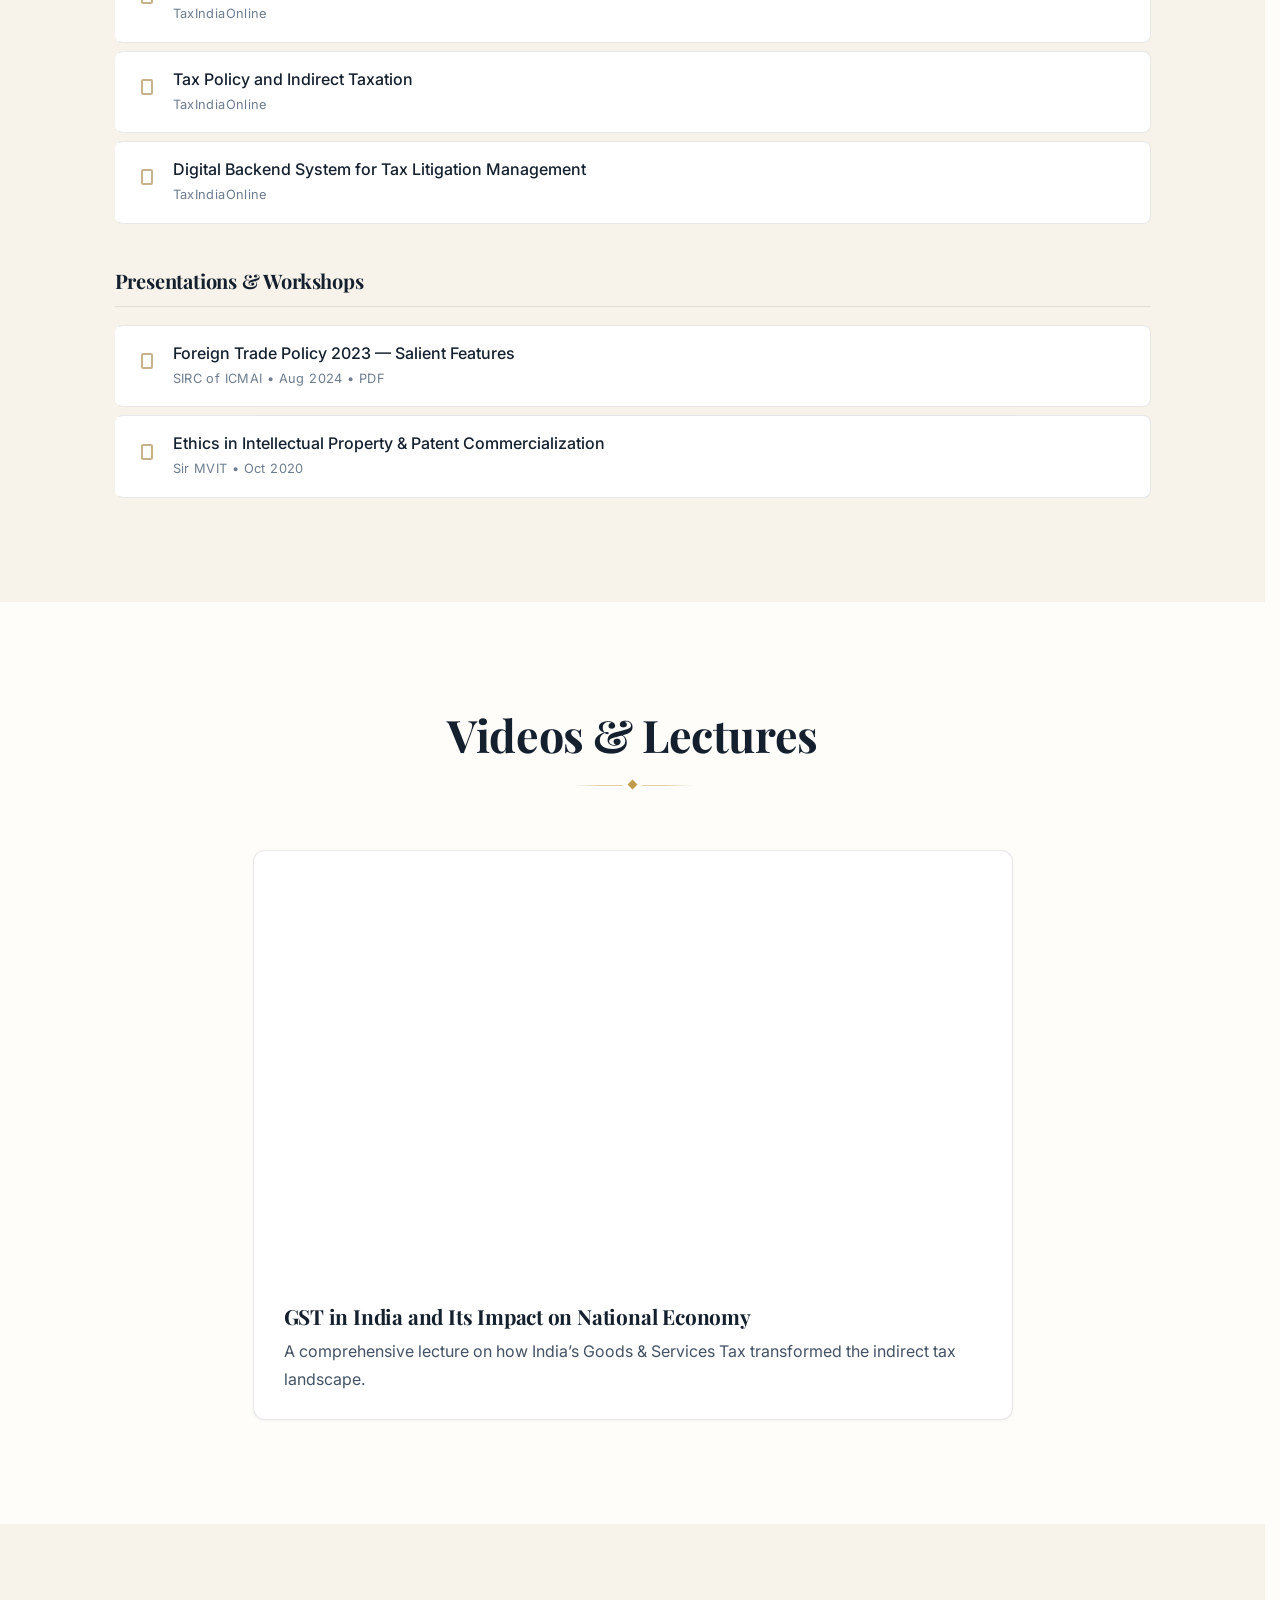
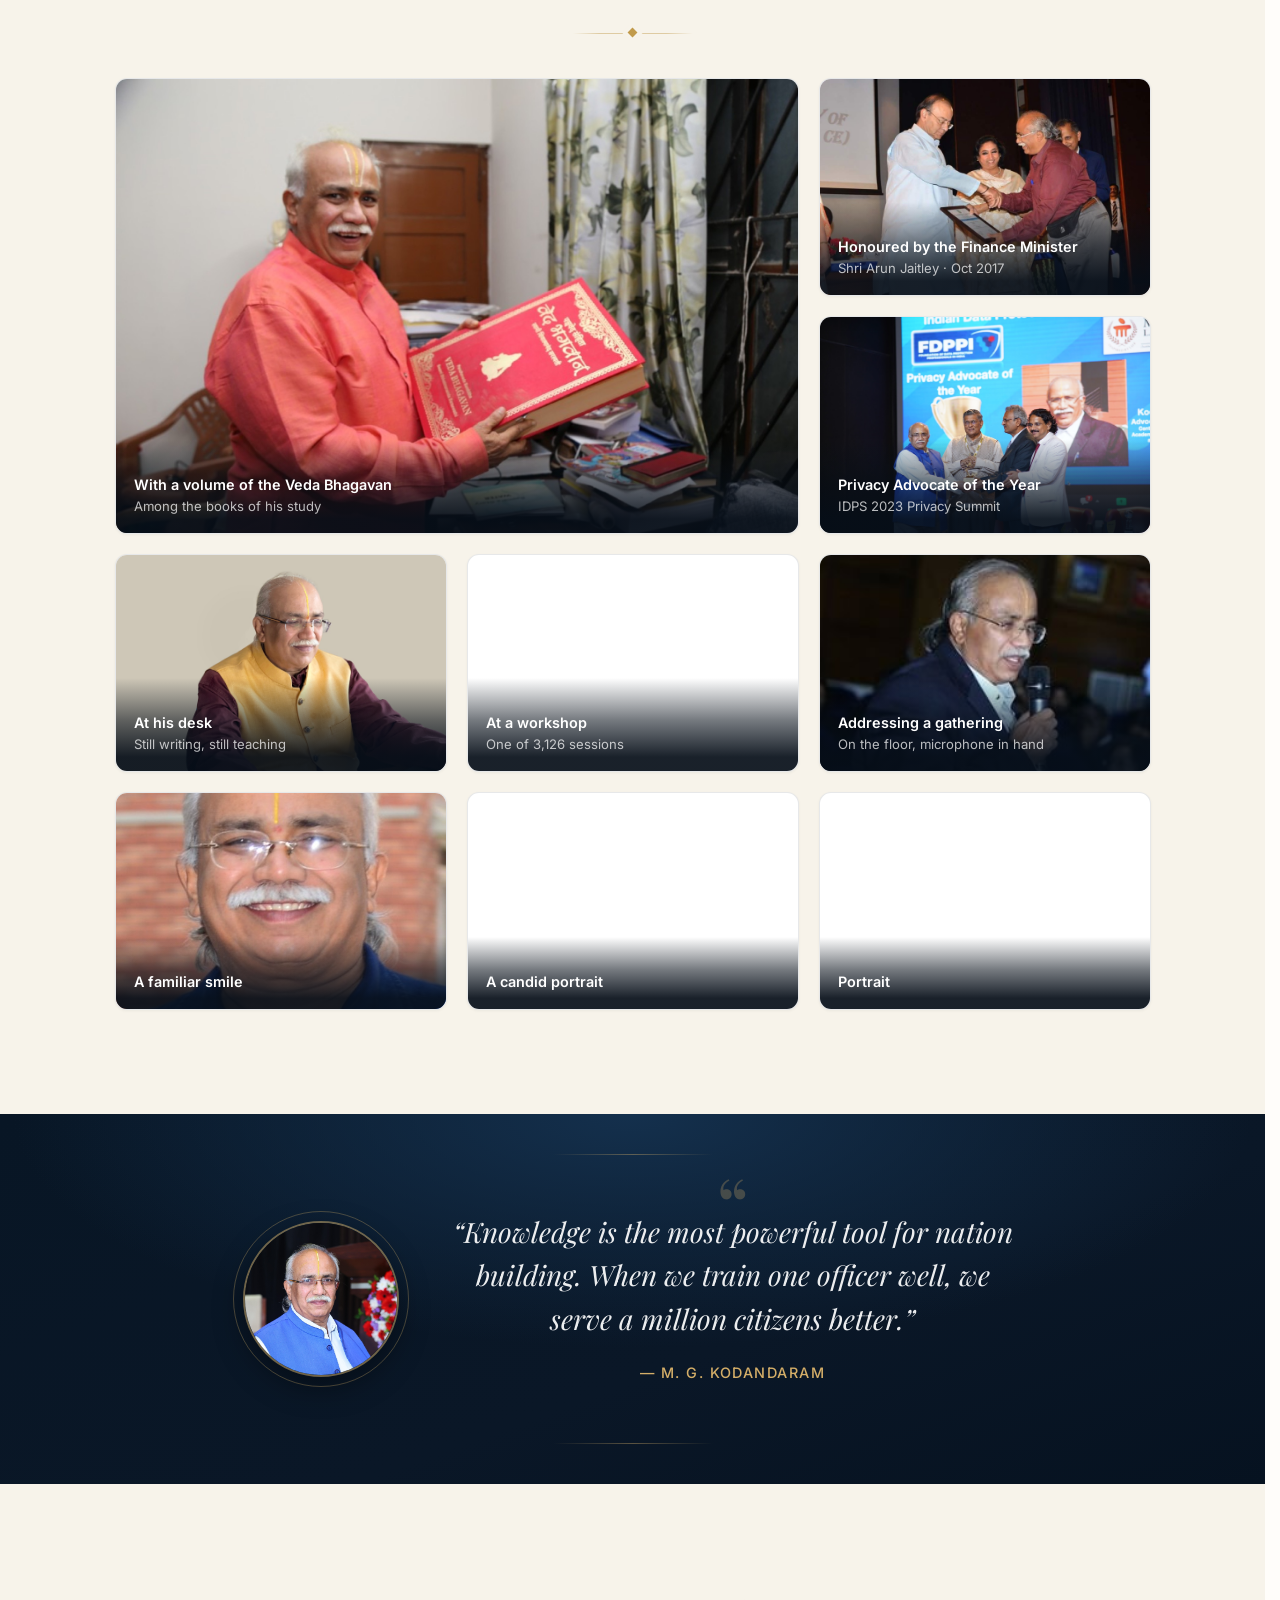
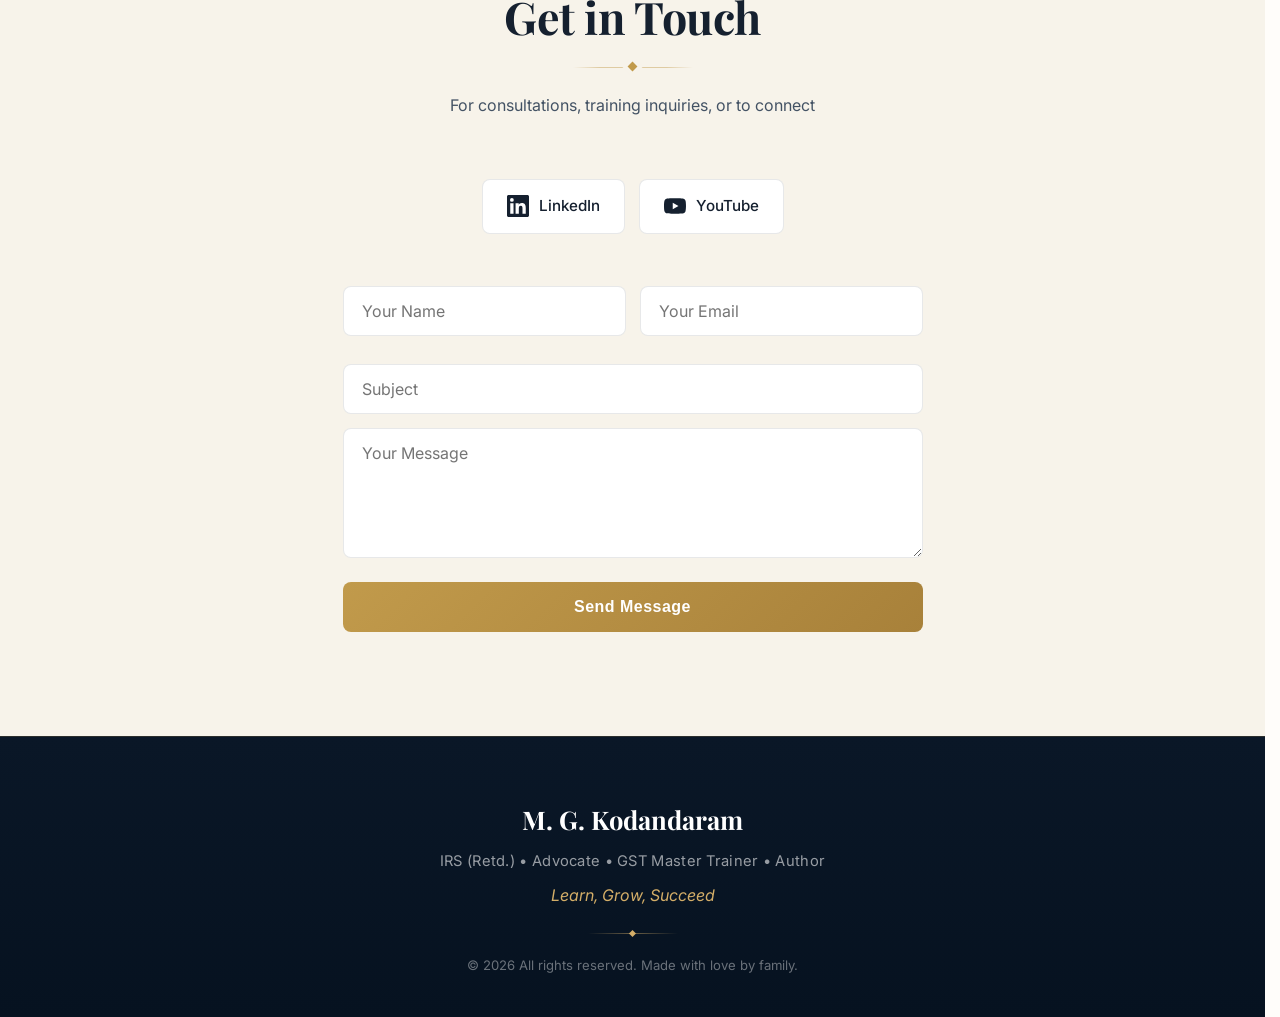
==== commit 76799509: "Add intro screen, rebuild mobile menu, and expand display settings The mobile menu was effectively u" ====
--- a/index.html
+++ b/index.html
@@ -4,37 +4,109 @@
   <meta charset="UTF-8">
   <meta name="viewport" content="width=device-width, initial-scale=1.0">
   <title>M. G. Kodandaram, IRS — GST Master Trainer | Advocate | Author</title>
+  <meta name="description" content="M. G. Kodandaram, IRS (Retd.) — Assistant Director of NACIN (1981–2018), GST Master Trainer for CBIC, Advocate, Consultant and author of six books on GST law.">
+  <meta name="author" content="M. G. Kodandaram">
+  <meta name="theme-color" content="#0a1727">
+  <meta property="og:type" content="profile">
+  <meta property="og:title" content="M. G. Kodandaram, IRS (Retd.) — GST Master Trainer, Advocate, Author">
+  <meta property="og:description" content="Nearly four decades in the Indian Revenue Service, 3,126 training sessions, 405 published articles, and six books on GST law.">
+  <meta property="og:image" content="images/mgk-blazer-portrait.jpg">
+  <link rel="icon" href="images/mgk-profile.png">
+  <link rel="preconnect" href="https://fonts.googleapis.com">
+  <link rel="preconnect" href="https://fonts.gstatic.com" crossorigin>
+  <link href="https://fonts.googleapis.com/css2?family=Playfair+Display:ital,wght@0,400;0,600;0,700;1,400&family=Inter:wght@300;400;500;600&display=swap" rel="stylesheet">
   <link rel="stylesheet" href="styles.css">
-  <link href="https://fonts.googleapis.com/css2?family=Playfair+Display:ital,wght@0,400;0,600;0,700;1,400&family=Inter:wght@300;400;500;600&display=swap" rel="stylesheet">
+  <script>
+    /* Applies saved appearance before first paint so the theme never flashes. */
+    (function () {
+      try {
+        var t = localStorage.getItem('theme') || 'light';
+        var dark = t === 'dark' || (t === 'auto' &&
+          window.matchMedia('(prefers-color-scheme: dark)').matches);
+        document.documentElement.dataset.theme = t;
+        document.documentElement.dataset.bootDark = dark ? '1' : '0';
+        document.documentElement.dataset.bootAccent = localStorage.getItem('accent') || 'gold';
+        document.documentElement.dataset.bootFont = localStorage.getItem('fontSize') || 'medium';
+        if (!sessionStorage.getItem('splashSeen')) document.documentElement.dataset.splash = '1';
+      } catch (e) {}
+    })();
+  </script>
 </head>
 <body>
 
-  <!-- Settings Panel -->
-  <button class="settings-toggle" id="settingsToggle" aria-label="Settings">
-    <svg viewBox="0 0 24 24" fill="none" stroke="currentColor" stroke-width="2"><circle cx="12" cy="12" r="3"/><path d="M19.4 15a1.65 1.65 0 00.33 1.82l.06.06a2 2 0 01-2.83 2.83l-.06-.06a1.65 1.65 0 00-1.82-.33 1.65 1.65 0 00-1 1.51V21a2 2 0 01-4 0v-.09A1.65 1.65 0 009 19.4a1.65 1.65 0 00-1.82.33l-.06.06a2 2 0 01-2.83-2.83l.06-.06A1.65 1.65 0 004.68 15a1.65 1.65 0 00-1.51-1H3a2 2 0 010-4h.09A1.65 1.65 0 004.6 9a1.65 1.65 0 00-.33-1.82l-.06-.06a2 2 0 012.83-2.83l.06.06A1.65 1.65 0 009 4.68a1.65 1.65 0 001-1.51V3a2 2 0 014 0v.09a1.65 1.65 0 001 1.51 1.65 1.65 0 001.82-.33l.06-.06a2 2 0 012.83 2.83l-.06.06A1.65 1.65 0 0019.4 9a1.65 1.65 0 001.51 1H21a2 2 0 010 4h-.09a1.65 1.65 0 00-1.51 1z"/></svg>
-  </button>
-  <div class="settings-panel" id="settingsPanel">
-    <h3>Display</h3>
+  <!-- Intro screen -->
+  <div class="splash" id="splash" role="presentation">
+    <div class="splash-inner">
+      <div class="splash-emblem">
+        <svg class="splash-ring" viewBox="0 0 120 120" aria-hidden="true">
+          <circle class="ring-track" cx="60" cy="60" r="54"/>
+          <circle class="ring-draw" cx="60" cy="60" r="54"/>
+        </svg>
+        <span class="splash-monogram">MGK</span>
+      </div>
+      <p class="splash-name">M. G. Kodandaram</p>
+      <p class="splash-sub">Indian Revenue Service &middot; Retd.</p>
+      <p class="splash-motto">Learn, Grow, Succeed</p>
+    </div>
+  </div>
+
+  <div class="scroll-progress" id="scrollProgress"></div>
+  <div class="nav-scrim" id="navScrim"></div>
+
+  <!-- Appearance controls -->
+  <div class="fab-stack">
+    <button class="to-top" id="toTop" aria-label="Back to top">
+      <svg viewBox="0 0 24 24" fill="none" stroke="currentColor" stroke-width="2.2"><path d="M12 19V5M5 12l7-7 7 7"/></svg>
+    </button>
+    <button class="settings-toggle" id="settingsToggle" aria-label="Appearance settings" aria-expanded="false" aria-controls="settingsPanel">
+      <svg viewBox="0 0 24 24" fill="none" stroke="currentColor" stroke-width="2"><circle cx="12" cy="12" r="3"/><path d="M19.4 15a1.65 1.65 0 00.33 1.82l.06.06a2 2 0 01-2.83 2.83l-.06-.06a1.65 1.65 0 00-1.82-.33 1.65 1.65 0 00-1 1.51V21a2 2 0 01-4 0v-.09A1.65 1.65 0 009 19.4a1.65 1.65 0 00-1.82.33l-.06.06a2 2 0 01-2.83-2.83l.06-.06A1.65 1.65 0 004.68 15a1.65 1.65 0 00-1.51-1H3a2 2 0 010-4h.09A1.65 1.65 0 004.6 9a1.65 1.65 0 00-.33-1.82l-.06-.06a2 2 0 012.83-2.83l.06.06A1.65 1.65 0 009 4.68a1.65 1.65 0 001-1.51V3a2 2 0 014 0v.09a1.65 1.65 0 001 1.51 1.65 1.65 0 001.82-.33l.06-.06a2 2 0 012.83 2.83l-.06.06A1.65 1.65 0 0019.4 9a1.65 1.65 0 001.51 1H21a2 2 0 010 4h-.09a1.65 1.65 0 00-1.51 1z"/></svg>
+    </button>
+  </div>
+
+  <div class="settings-panel" id="settingsPanel" role="dialog" aria-label="Appearance settings">
+    <div class="settings-head">
+      <h3>Appearance</h3>
+      <button class="settings-close" id="settingsClose" aria-label="Close settings">&times;</button>
+    </div>
     <div class="setting-group">
-      <label>Theme</label>
-      <div class="setting-buttons">
-        <button class="setting-btn active" data-theme="light">Light</button>
-        <button class="setting-btn" data-theme="dark">Dark</button>
+      <label id="lbl-theme">Theme</label>
+      <div class="setting-buttons" role="group" aria-labelledby="lbl-theme">
+        <button class="setting-btn" data-theme="light">
+          <svg viewBox="0 0 24 24" fill="none" stroke="currentColor" stroke-width="2" aria-hidden="true"><circle cx="12" cy="12" r="4.5"/><path d="M12 2v2.5M12 19.5V22M2 12h2.5M19.5 12H22M4.9 4.9l1.8 1.8M17.3 17.3l1.8 1.8M19.1 4.9l-1.8 1.8M6.7 17.3l-1.8 1.8"/></svg>
+          <span>Light</span>
+        </button>
+        <button class="setting-btn" data-theme="dark">
+          <svg viewBox="0 0 24 24" fill="none" stroke="currentColor" stroke-width="2" aria-hidden="true"><path d="M20 14.5A8.5 8.5 0 019.5 4a7 7 0 1010.5 10.5z"/></svg>
+          <span>Dark</span>
+        </button>
+        <button class="setting-btn" data-theme="auto">
+          <svg viewBox="0 0 24 24" fill="none" stroke="currentColor" stroke-width="2" aria-hidden="true"><rect x="3" y="4" width="18" height="13" rx="2"/><path d="M8 21h8"/></svg>
+          <span>Auto</span>
+        </button>
       </div>
     </div>
     <div class="setting-group">
-      <label>Font Size</label>
-      <div class="setting-buttons">
-        <button class="setting-btn" data-size="small">A<small>-</small></button>
-        <button class="setting-btn active" data-size="medium">A</button>
-        <button class="setting-btn" data-size="large">A<small>+</small></button>
+      <label id="lbl-accent">Accent</label>
+      <div class="swatch-row" role="group" aria-labelledby="lbl-accent">
+        <button class="swatch sw-gold" data-accent="gold" aria-label="Antique gold"></button>
+        <button class="swatch sw-royal" data-accent="royal" aria-label="Royal blue"></button>
+        <button class="swatch sw-emerald" data-accent="emerald" aria-label="Emerald"></button>
+        <button class="swatch sw-crimson" data-accent="crimson" aria-label="Crimson"></button>
+      </div>
+    </div>
+    <div class="setting-group">
+      <label id="lbl-size">Text size</label>
+      <div class="setting-buttons" role="group" aria-labelledby="lbl-size">
+        <button class="setting-btn" data-size="small"><span>A</span></button>
+        <button class="setting-btn" data-size="medium"><span>A</span></button>
+        <button class="setting-btn" data-size="large"><span>A</span></button>
       </div>
     </div>
   </div>
 
   <!-- Navigation -->
   <nav class="navbar" id="navbar">
-    <div class="nav-brand">M. G. Kodandaram</div>
+    <a class="nav-brand" href="#home">M. G. Kodandaram</a>
     <ul class="nav-links" id="navLinks">
       <li><a href="#home">Home</a></li>
       <li><a href="#about">About</a></li>
@@ -46,14 +118,18 @@
       <li><a href="#videos">Videos</a></li>
       <li><a href="#contact">Contact</a></li>
     </ul>
-    <button class="nav-toggle" id="navToggle" aria-label="Toggle menu">
-      <span></span><span></span><span></span>
+    <button class="nav-toggle" id="navToggle" aria-label="Menu" aria-expanded="false" aria-controls="navLinks">
+      <span class="bars"><span></span><span></span><span></span></span>
     </button>
   </nav>
 
   <!-- Hero Section -->
   <section id="home" class="hero">
     <div class="hero-overlay"></div>
+    <div class="hero-motes" aria-hidden="true">
+      <span></span><span></span><span></span><span></span><span></span>
+      <span></span><span></span><span></span><span></span><span></span>
+    </div>
     <div class="hero-split">
       <div class="hero-photo">
         <img src="images/mgk-blazer-portrait.jpg" alt="M. G. Kodandaram, IRS (Retd.)">
@@ -86,7 +162,7 @@
       </div>
       <div class="about-content">
         <div class="about-photo">
-          <img src="images/mgk-thumbsup.jpg" alt="M. G. Kodandaram, IRS (Retd.)">
+          <img src="images/mgk-thumbsup-sm.jpg" alt="M. G. Kodandaram, IRS (Retd.)" loading="lazy" decoding="async">
         </div>
         <div class="about-text">
           <p class="about-lead">
@@ -111,19 +187,19 @@
       </div>
       <div class="stats-row">
         <div class="stat-card anim">
-          <span class="stat-number">37+</span>
+          <span class="stat-number" data-count="37" data-suffix="+">37+</span>
           <span class="stat-label">Years in Government Service</span>
         </div>
         <div class="stat-card anim">
-          <span class="stat-number">3,126</span>
+          <span class="stat-number" data-count="3126">3,126</span>
           <span class="stat-label">Training Sessions Conducted</span>
         </div>
         <div class="stat-card anim">
-          <span class="stat-number">405</span>
+          <span class="stat-number" data-count="405">405</span>
           <span class="stat-label">Articles Published</span>
         </div>
         <div class="stat-card anim">
-          <span class="stat-number">80+</span>
+          <span class="stat-number" data-count="80" data-suffix="+">80+</span>
           <span class="stat-label">Training Institutes</span>
         </div>
       </div>
@@ -198,9 +274,9 @@
       <div class="timeline">
         <div class="timeline-item left anim">
           <div class="timeline-content">
-            <div class="timeline-year">1981</div>
+            <div class="timeline-year">1981&ndash;2018</div>
             <h3>Joined Indian Revenue Service</h3>
-            <p>Began a distinguished career in the IRS on 30 December 1981, joining the National Academy of Customs, Excise &amp; Narcotics (NACEN) in Bengaluru.</p>
+            <p>Began a distinguished career with CBIC on 30 December 1981, and retired, on superannuation, from Government service on 31 May 2018, as the Assistant Director of the National Academy of Customs, Indirect Taxes &amp; Narcotics (NACIN) in Bengaluru.</p>
           </div>
         </div>
         <div class="timeline-item right anim">
@@ -214,7 +290,7 @@
           <div class="timeline-content highlight">
             <div class="timeline-year">Oct 2017</div>
             <h3>Felicitated by Finance Minister</h3>
-            <img src="images/fm-award.jpg" alt="M. G. Kodandaram felicitated by Finance Minister Shri Arun Jaitley" class="timeline-img">
+            <img src="images/fm-award.jpg" alt="M. G. Kodandaram receiving the Outstanding Faculty award from Finance Minister Shri Arun Jaitley" class="timeline-img" loading="lazy" decoding="async">
             <p>Honoured by Shri Arun Jaitley, Finance Minister of India, as the <strong>Outstanding Faculty of NACIN</strong> on NACIN&rsquo;s Founding Day for exceptional contributions to training and capacity building.</p>
           </div>
         </div>
@@ -243,29 +319,33 @@
           <div class="timeline-content highlight">
             <div class="timeline-year">Sep 2022</div>
             <h3>Book Released by CBIC Chairman</h3>
-            <p>Shri Vivek Johri, Chairman of CBIC, released <em>GST Law &ndash; Ready Reckoner</em> authored by M. G. Kodandaram at Central Revenue Building, Bangalore.</p>
+            <img src="images/gst-ready-reckoner.jpg" alt="GST Law Ready Reckoner book cover" class="timeline-img" loading="lazy" decoding="async">
+            <p>Shri Vivek Johri, Chairman of CBIC, released <em>GST Law &ndash; Ready Reckoner</em> authored by M. G. Kodandaram at Central Revenue Building, Bangalore on 12.09.2022.</p>
           </div>
         </div>
         <div class="timeline-item right anim">
           <div class="timeline-content highlight">
             <div class="timeline-year">Nov 2023</div>
             <h3>Privacy Advocate of the Year</h3>
-            <p>Received the <strong>&lsquo;Privacy Advocate of the Year 2023&rsquo;</strong> award at the IDPS 2023 International Privacy Summit conducted by FDPPI and Manipal Law School, from Hon. Dr. Justice H. B. Prabhakara Shastri.</p>
+            <img src="images/privacy-award-sm.jpg" alt="M. G. Kodandaram receiving the Privacy Advocate of the Year 2023 award" class="timeline-img" loading="lazy" decoding="async">
+            <p>Received the <strong>&lsquo;Privacy Advocate of the Year 2023&rsquo;</strong> award at the IDPS 2023 International Privacy Summit conducted by FDPPI and Manipal Law School, from Hon. Dr. Justice H. B. Prabhakara Shastri on 25 November 2023.</p>
           </div>
         </div>
         <div class="timeline-item left anim">
           <div class="timeline-content highlight">
             <div class="timeline-year">Oct 2025</div>
             <h3>Two New Books Released</h3>
-            <p>Shri B.V. Kumar, IRS (Retd.), Former Member of CBIC, released two new books: <em>&ldquo;Moving Towards Citizen Centric &ndash; GST Laws in India&rdquo;</em> and <em>&ldquo;New NextGen GST 2.0 Reforms with Rates &amp; Exemptions&rdquo;</em> at Cauvery Hall, Central Revenue Building, Bangalore.</p>
+            <img src="images/book-citizen-centric.png" alt="Moving Towards Citizen Centric GST Laws in India book cover" class="timeline-img" loading="lazy" decoding="async">
+            <p>Shri B.V. Kumar, IRS (Retd.), Former Member of CBIC, released two new books: <em>&ldquo;Moving Towards Citizen Centric &ndash; GST Laws in India&rdquo;</em> and <em>&ldquo;New NextGen GST 2.0 Reforms with Rates &amp; Exemptions&rdquo;</em> at Cauvery Hall, Central Revenue Building, Bangalore on 11.10.2025.</p>
           </div>
         </div>
         <div class="timeline-item right anim">
           <div class="timeline-content">
             <div class="timeline-year">Ongoing</div>
             <h3>Guest Faculty &amp; Mentor</h3>
-            <img src="images/mgk-workshop.jpg" alt="M. G. Kodandaram at a workshop" class="timeline-img">
-            <p>Serves as guest faculty across 27+ colleges and 36+ training institutes, educating the next generation of tax and legal professionals.</p>
+            <img src="images/mgk-workshop.jpg" alt="M. G. Kodandaram at a training workshop" class="timeline-img" loading="lazy" decoding="async">
+            <p>Serves as guest faculty across <a href="institutes.html" class="text-link">27+ colleges and 36+ training institutes</a>, educating the next generation of tax and legal professionals.</p>
+            <p><a href="institutes.html" class="text-link strong">View the full list &rarr;</a></p>
           </div>
         </div>
       </div>
@@ -506,12 +586,97 @@
     </div>
   </section>
 
+  <!-- Gallery Section -->
+  <section id="gallery" class="section alt-bg">
+    <div class="container">
+      <div class="section-header unnamed">
+        <div class="section-line"></div>
+      </div>
+      <div class="gallery-grid">
+        <button type="button" class="gallery-item wide anim" data-cap="A lifelong student of the scriptures &mdash; with a volume of the Veda Bhagavan">
+          <img src="images/mgk-veda-bhagavan.jpg" alt="M. G. Kodandaram holding a volume of the Veda Bhagavan" loading="lazy" decoding="async">
+          <span class="gallery-cap">
+            <strong>With a volume of the Veda Bhagavan</strong>
+            <span>Among the books of his study</span>
+          </span>
+        </button>
+        <button type="button" class="gallery-item anim" data-cap="Receiving the Outstanding Faculty of NACIN award from Shri Arun Jaitley, Finance Minister of India, on NACIN&rsquo;s Founding Day, October 2017">
+          <img src="images/fm-award.jpg" alt="M. G. Kodandaram receiving an award from Finance Minister Shri Arun Jaitley" loading="lazy" decoding="async">
+          <span class="gallery-cap">
+            <strong>Honoured by the Finance Minister</strong>
+            <span>Shri Arun Jaitley &middot; Oct 2017</span>
+          </span>
+        </button>
+        <button type="button" class="gallery-item anim" data-cap="Receiving the &lsquo;Privacy Advocate of the Year 2023&rsquo; award at the IDPS 2023 International Privacy Summit">
+          <img src="images/privacy-award-sm.jpg" alt="M. G. Kodandaram receiving the Privacy Advocate of the Year 2023 award" loading="lazy" decoding="async">
+          <span class="gallery-cap">
+            <strong>Privacy Advocate of the Year</strong>
+            <span>IDPS 2023 Privacy Summit</span>
+          </span>
+        </button>
+        <button type="button" class="gallery-item anim" data-cap="At his desk &mdash; four decades on, still writing and teaching">
+          <img src="images/mgk-working-sm.jpg" alt="M. G. Kodandaram working at his desk" loading="lazy" decoding="async">
+          <span class="gallery-cap">
+            <strong>At his desk</strong>
+            <span>Still writing, still teaching</span>
+          </span>
+        </button>
+        <button type="button" class="gallery-item anim" data-cap="At a training workshop">
+          <img src="images/mgk-workshop.jpg" alt="M. G. Kodandaram at a training workshop" loading="lazy" decoding="async">
+          <span class="gallery-cap">
+            <strong>At a workshop</strong>
+            <span>One of 3,126 sessions</span>
+          </span>
+        </button>
+        <button type="button" class="gallery-item anim" data-cap="Addressing a gathering">
+          <img src="images/speaking.jpg" alt="M. G. Kodandaram addressing a gathering" class="focus-top" loading="lazy" decoding="async">
+          <span class="gallery-cap">
+            <strong>Addressing a gathering</strong>
+            <span>On the floor, microphone in hand</span>
+          </span>
+        </button>
+        <button type="button" class="gallery-item anim" data-cap="A familiar smile">
+          <img src="images/mgk-smile.jpg" alt="Portrait of M. G. Kodandaram smiling" loading="lazy" decoding="async">
+          <span class="gallery-cap">
+            <strong>A familiar smile</strong>
+          </span>
+        </button>
+        <button type="button" class="gallery-item anim" data-cap="A candid portrait">
+          <img src="images/mgk-golden-vest-sm.jpg" alt="Candid portrait of M. G. Kodandaram" loading="lazy" decoding="async">
+          <span class="gallery-cap">
+            <strong>A candid portrait</strong>
+          </span>
+        </button>
+        <button type="button" class="gallery-item anim" data-cap="Portrait">
+          <img src="images/mgk-vest-portrait-sm.jpg" alt="Portrait of M. G. Kodandaram" class="focus-face" loading="lazy" decoding="async">
+          <span class="gallery-cap">
+            <strong>Portrait</strong>
+          </span>
+        </button>
+      </div>
+    </div>
+  </section>
+
+  <!-- Lightbox -->
+  <div class="lightbox" id="lightbox" role="dialog" aria-modal="true" aria-label="Photo viewer">
+    <button class="lightbox-close" id="lightboxClose" aria-label="Close photo">&times;</button>
+    <span class="lightbox-count" id="lightboxCount"></span>
+    <button class="lightbox-nav prev" id="lightboxPrev" aria-label="Previous photo">
+      <svg viewBox="0 0 24 24" fill="none" stroke="currentColor" stroke-width="2"><path d="M15 18l-6-6 6-6"/></svg>
+    </button>
+    <img id="lightboxImg" src="" alt="">
+    <button class="lightbox-nav next" id="lightboxNext" aria-label="Next photo">
+      <svg viewBox="0 0 24 24" fill="none" stroke="currentColor" stroke-width="2"><path d="M9 6l6 6-6 6"/></svg>
+    </button>
+    <p class="lightbox-cap" id="lightboxCap"></p>
+  </div>
+
   <!-- Quote Section -->
   <section class="quote-section">
     <div class="container">
       <div class="quote-layout">
         <div class="quote-photo">
-          <img src="images/mgk-smile.jpg" alt="M. G. Kodandaram">
+          <img src="images/mgk-blue-vest-sm.jpg" alt="M. G. Kodandaram" loading="lazy" decoding="async">
         </div>
         <blockquote>
           <p>&ldquo;Knowledge is the most powerful tool for nation building. When we train one officer well, we serve a million citizens better.&rdquo;</p>
@@ -534,7 +699,7 @@
           <svg viewBox="0 0 24 24" fill="currentColor"><path d="M20.447 20.452h-3.554v-5.569c0-1.328-.027-3.037-1.852-3.037-1.853 0-2.136 1.445-2.136 2.939v5.667H9.351V9h3.414v1.561h.046c.477-.9 1.637-1.85 3.37-1.85 3.601 0 4.267 2.37 4.267 5.455v6.286zM5.337 7.433a2.062 2.062 0 01-2.063-2.065 2.064 2.064 0 112.063 2.065zm1.782 13.019H3.555V9h3.564v11.452zM22.225 0H1.771C.792 0 0 .774 0 1.729v20.542C0 23.227.792 24 1.771 24h20.451C23.2 24 24 23.227 24 22.271V1.729C24 .774 23.2 0 22.222 0h.003z"/></svg>
           <span>LinkedIn</span>
         </a>
-        <a href="https://www.youtube.com/watch?v=SCW2_CGrmr0" target="_blank" rel="noopener" class="social-link youtube">
+        <a href="https://www.youtube.com/@mgkodandaram" target="_blank" rel="noopener" class="social-link youtube">
           <svg viewBox="0 0 24 24" fill="currentColor"><path d="M23.498 6.186a3.016 3.016 0 00-2.122-2.136C19.505 3.545 12 3.545 12 3.545s-7.505 0-9.377.505A3.017 3.017 0 00.502 6.186C0 8.07 0 12 0 12s0 3.93.502 5.814a3.016 3.016 0 002.122 2.136c1.871.505 9.376.505 9.376.505s7.505 0 9.377-.505a3.015 3.015 0 002.122-2.136C24 15.93 24 12 24 12s0-3.93-.502-5.814zM9.545 15.568V8.432L15.818 12l-6.273 3.568z"/></svg>
           <span>YouTube</span>
         </a>
@@ -564,78 +729,6 @@
     </div>
   </footer>
 
-  <script>
-    // Mobile nav
-    const navToggle = document.getElementById('navToggle');
-    const navLinks = document.getElementById('navLinks');
-    navToggle.addEventListener('click', () => {
-      navLinks.classList.toggle('open');
-      navToggle.classList.toggle('active');
-    });
-
-    document.querySelectorAll('.nav-links a').forEach(a => {
-      a.addEventListener('click', e => {
-        e.preventDefault();
-        const t = document.querySelector(a.getAttribute('href'));
-        if (t) t.scrollIntoView({ behavior: 'smooth', block: 'start' });
-        navLinks.classList.remove('open');
-        navToggle.classList.remove('active');
-      });
-    });
-
-    // Navbar scroll
-    const navbar = document.getElementById('navbar');
-    window.addEventListener('scroll', () => {
-      navbar.classList.toggle('scrolled', window.scrollY > 60);
-    });
-
-    // Scroll reveal with fallback
-    const animEls = document.querySelectorAll('.anim');
-    const observer = new IntersectionObserver((entries) => {
-      entries.forEach(e => { if (e.isIntersecting) { e.target.classList.add('visible'); observer.unobserve(e.target); } });
-    }, { threshold: 0.05, rootMargin: '0px 0px -40px 0px' });
-    animEls.forEach(el => observer.observe(el));
-    setTimeout(() => { animEls.forEach(el => el.classList.add('visible')); }, 2500);
-
-    // Settings panel
-    const settingsToggle = document.getElementById('settingsToggle');
-    const settingsPanel = document.getElementById('settingsPanel');
-    settingsToggle.addEventListener('click', e => { e.stopPropagation(); settingsPanel.classList.toggle('open'); });
-    document.addEventListener('click', e => { if (!settingsPanel.contains(e.target)) settingsPanel.classList.remove('open'); });
-
-    // Theme
-    document.querySelectorAll('[data-theme]').forEach(btn => {
-      btn.addEventListener('click', () => {
-        document.querySelectorAll('[data-theme]').forEach(b => b.classList.remove('active'));
-        btn.classList.add('active');
-        document.body.classList.toggle('dark-mode', btn.dataset.theme === 'dark');
-        localStorage.setItem('theme', btn.dataset.theme);
-      });
-    });
-
-    // Font size
-    document.querySelectorAll('[data-size]').forEach(btn => {
-      btn.addEventListener('click', () => {
-        document.querySelectorAll('[data-size]').forEach(b => b.classList.remove('active'));
-        btn.classList.add('active');
-        document.body.classList.remove('font-small', 'font-medium', 'font-large');
-        document.body.classList.add('font-' + btn.dataset.size);
-        localStorage.setItem('fontSize', btn.dataset.size);
-      });
-    });
-
-    // Restore saved settings
-    if (localStorage.getItem('theme') === 'dark') {
-      document.body.classList.add('dark-mode');
-      document.querySelector('[data-theme="light"]').classList.remove('active');
-      document.querySelector('[data-theme="dark"]').classList.add('active');
-    }
-    const sz = localStorage.getItem('fontSize');
-    if (sz) {
-      document.querySelectorAll('[data-size]').forEach(b => b.classList.remove('active'));
-      document.querySelector('[data-size="' + sz + '"]')?.classList.add('active');
-      document.body.classList.add('font-' + sz);
-    }
-  </script>
+  <script src="app.js" defer></script>
 </body>
 </html>
--- a/styles.css
+++ b/styles.css
@@ -1,47 +1,123 @@
 /* ===== Theme Variables ===== */
 :root {
-  --bg: #ffffff;
-  --bg-alt: #f8f6f3;
+  --bg: #fffdfa;
+  --bg-alt: #f7f3ea;
   --bg-card: #ffffff;
-  --bg-dark: #0c1c2c;
-  --text: #1a1a2e;
-  --text-2: #3a3a5a;
-  --text-3: #6a6a85;
-  --gold: #b8895a;
-  --gold-hover: #9a7344;
-  --gold-bg: rgba(184, 137, 90, 0.08);
-  --border: rgba(0,0,0,0.08);
-  --shadow-sm: 0 1px 4px rgba(0,0,0,0.05);
-  --shadow: 0 4px 24px rgba(0,0,0,0.07);
-  --shadow-lg: 0 12px 40px rgba(0,0,0,0.12);
-  --nav-bg: rgba(255,255,255,0.95);
-  --radius: 10px;
+  --bg-dark: #0a1727;
+  --text: #15202f;
+  --text-2: #435264;
+  --text-3: #6d7c8e;
+
+  /* Gold: --gold reads as text on light surfaces, --gold-lt on dark surfaces,
+     --gold-bright is decorative only. */
+  --gold: #8f6a20;
+  --gold-hover: #74551a;
+  --gold-lt: #d4ae68;
+  --gold-bright: #c19a4b;
+  --gold-bg: rgba(193, 154, 75, 0.1);
+
+  --border: rgba(20, 30, 45, 0.1);
+  --rule: rgba(193, 154, 75, 0.45);
+  --shadow-sm: 0 1px 3px rgba(26, 32, 44, 0.05);
+  --shadow: 0 6px 28px rgba(26, 32, 44, 0.08);
+  --shadow-lg: 0 16px 48px rgba(26, 32, 44, 0.14);
+  --nav-bg: rgba(255, 253, 250, 0.94);
+  --radius: 12px;
   --font-base: 1.0625rem;
-}
-
-body.dark-mode {
-  --bg: #0d1117;
-  --bg-alt: #161b22;
-  --bg-card: #1c2128;
-  --bg-dark: #010409;
-  --text: #e6edf3;
-  --text-2: #c9d1d9;
-  --text-3: #8b949e;
-  --gold: #daa96a;
-  --gold-hover: #c4955c;
-  --gold-bg: rgba(218,169,106,0.1);
-  --border: rgba(255,255,255,0.1);
-  --shadow-sm: 0 1px 4px rgba(0,0,0,0.2);
-  --shadow: 0 4px 24px rgba(0,0,0,0.3);
-  --shadow-lg: 0 12px 40px rgba(0,0,0,0.4);
-  --nav-bg: rgba(13,17,23,0.95);
-}
-
-body.font-small { --font-base: 1rem; }
-body.font-large { --font-base: 1.1875rem; }
+  --surface: var(--bg);
+}
+
+body.dark-mode,
+html[data-boot-dark="1"] body {
+  --bg: #0c1420;
+  --bg-alt: #121c2a;
+  --bg-card: #172232;
+  --bg-dark: #060c15;
+  --text: #e9eef5;
+  --text-2: #c3cddb;
+  --text-3: #8b99ab;
+
+  --gold: #d9b978;
+  --gold-hover: #e8cd96;
+  --gold-lt: #d9b978;
+  --gold-bright: #c9a561;
+  --gold-bg: rgba(217, 185, 120, 0.12);
+
+  --border: rgba(255, 255, 255, 0.1);
+  --rule: rgba(217, 185, 120, 0.35);
+  --shadow-sm: 0 1px 3px rgba(0, 0, 0, 0.3);
+  --shadow: 0 6px 28px rgba(0, 0, 0, 0.4);
+  --shadow-lg: 0 16px 48px rgba(0, 0, 0, 0.5);
+  --nav-bg: rgba(12, 20, 32, 0.94);
+}
+
+/* Deep, saturated button fills stay readable with white text in both themes */
+body, html body {
+  --btn-grad: linear-gradient(135deg, #c19a4b, #a8813a);
+  --btn-glow: rgba(193, 154, 75, .35);
+  --accent-fg: #fff;
+}
+body[data-accent="royal"], html[data-boot-accent="royal"] body {
+  --btn-grad: linear-gradient(135deg, #4a76bd, #2f5596);
+  --btn-glow: rgba(74, 118, 189, .38);
+}
+body[data-accent="emerald"], html[data-boot-accent="emerald"] body {
+  --btn-grad: linear-gradient(135deg, #3c9670, #1f6247);
+  --btn-glow: rgba(60, 150, 112, .38);
+}
+body[data-accent="crimson"], html[data-boot-accent="crimson"] body {
+  --btn-grad: linear-gradient(135deg, #bd4a52, #90292f);
+  --btn-glow: rgba(189, 74, 82, .38);
+}
+/* In dark mode the accent token itself is pale, so text on it must be dark */
+body.dark-mode, html[data-boot-dark="1"] body { --accent-fg: #0c1420; }
+
+/* ===== Accent palettes =====
+   --gold must stay legible as body text; --gold-lt is the variant for dark
+   surfaces (hero, quote band, footer); --gold-bright is decoration only. */
+body[data-accent="royal"], html[data-boot-accent="royal"] body {
+  --gold: #2f5596; --gold-hover: #24427a; --gold-lt: #9cbaee;
+  --gold-bright: #5480c6; --gold-bg: rgba(84, 128, 198, 0.12);
+  --rule: rgba(84, 128, 198, 0.45);
+}
+body.dark-mode[data-accent="royal"], html[data-boot-dark="1"][data-boot-accent="royal"] body {
+  --gold: #a8c4f2; --gold-hover: #c3d8f8; --gold-lt: #a8c4f2;
+  --gold-bright: #7ba2dd; --gold-bg: rgba(168, 196, 242, 0.14);
+  --rule: rgba(168, 196, 242, 0.35);
+}
+body[data-accent="emerald"], html[data-boot-accent="emerald"] body {
+  --gold: #226b4e; --gold-hover: #18543c; --gold-lt: #86d3b1;
+  --gold-bright: #3c9670; --gold-bg: rgba(60, 150, 112, 0.12);
+  --rule: rgba(60, 150, 112, 0.45);
+}
+body.dark-mode[data-accent="emerald"], html[data-boot-dark="1"][data-boot-accent="emerald"] body {
+  --gold: #8fd9b8; --gold-hover: #ade7cd; --gold-lt: #8fd9b8;
+  --gold-bright: #5cb68d; --gold-bg: rgba(143, 217, 184, 0.14);
+  --rule: rgba(143, 217, 184, 0.35);
+}
+body[data-accent="crimson"], html[data-boot-accent="crimson"] body {
+  --gold: #972f36; --gold-hover: #7a242a; --gold-lt: #e79ba0;
+  --gold-bright: #bd4a52; --gold-bg: rgba(189, 74, 82, 0.12);
+  --rule: rgba(189, 74, 82, 0.45);
+}
+body.dark-mode[data-accent="crimson"], html[data-boot-dark="1"][data-boot-accent="crimson"] body {
+  --gold: #eda6ab; --gold-hover: #f6c3c7; --gold-lt: #eda6ab;
+  --gold-bright: #cd6a71; --gold-bg: rgba(237, 166, 171, 0.14);
+  --rule: rgba(237, 166, 171, 0.35);
+}
+
+body.font-small, html[data-boot-font="small"] body { --font-base: 1rem; }
+body.font-large, html[data-boot-font="large"] body { --font-base: 1.1875rem; }
+
+/* Scroll lock lives on the root element, which is the actual scroll container. */
+html.scroll-locked { overflow: hidden; }
+html.scroll-locked body { overflow: hidden; }
 
 /* ===== Reset ===== */
 *,*::before,*::after { margin: 0; padding: 0; box-sizing: border-box; }
+
+/* Reserving the scrollbar gutter stops the page shifting when a modal locks scroll */
+html { scrollbar-gutter: stable; }
 
 body {
   font-family: 'Inter', -apple-system, BlinkMacSystemFont, sans-serif;
@@ -58,175 +134,386 @@
   font-family: 'Playfair Display', Georgia, serif;
   color: var(--text);
   line-height: 1.3;
+  letter-spacing: -0.01em;
 }
 
 a { color: var(--gold); text-decoration: none; transition: color .2s; }
 a:hover { color: var(--gold-hover); }
 img { max-width: 100%; display: block; }
 
+:focus-visible { outline: 2px solid var(--gold-bright); outline-offset: 3px; }
+
 .container { max-width: 1100px; margin: 0 auto; padding: 0 32px; }
 
 /* ===== Sections ===== */
-.section { padding: 100px 0; background: var(--bg); transition: background .3s; }
-.alt-bg { background: var(--bg-alt); }
+.section { padding: 104px 0; background: var(--bg); --surface: var(--bg); transition: background .3s; }
+.alt-bg { background: var(--bg-alt); --surface: var(--bg-alt); }
 
 .section-header { text-align: center; margin-bottom: 60px; }
-.section-title { font-size: clamp(2rem, 4.5vw, 2.8rem); margin-bottom: 14px; }
-.section-line { width: 50px; height: 3px; background: var(--gold); margin: 0 auto 18px; border-radius: 2px; }
-.section-subtitle { color: var(--text-2); font-size: 1rem; max-width: 560px; margin: 0 auto; line-height: 1.7; }
+/* Section with no heading — the ornament alone separates it from the one above */
+.section-header.unnamed { margin-bottom: 40px; }
+.section-title { font-size: clamp(2rem, 4.5vw, 2.8rem); margin-bottom: 16px; }
+.section-subtitle { color: var(--text-2); font-size: 1rem; max-width: 580px; margin: 0 auto; line-height: 1.7; }
+
+/* Ornamental divider: hairline rules flanking a gold lozenge */
+.section-line { position: relative; width: 120px; height: 10px; margin: 0 auto 20px; }
+.section-line::before {
+  content: ''; position: absolute; top: 50%; left: 0; right: 0; height: 1px;
+  background: linear-gradient(90deg, transparent, var(--rule) 22%, var(--rule) 78%, transparent);
+}
+.section-line::after {
+  content: ''; position: absolute; top: 50%; left: 50%;
+  width: 7px; height: 7px; margin: -4px 0 0 -4px;
+  background: var(--gold-bright); transform: rotate(45deg);
+  box-shadow: 0 0 0 4px var(--surface);
+}
+
+/* ===== Intro screen =====
+   Hidden unless the boot script marked this as a first visit this session.
+   A CSS animation dismisses it even if JavaScript never runs. */
+.splash { display: none; }
+html[data-splash="1"] .splash {
+  display: flex; align-items: center; justify-content: center;
+  position: fixed; inset: 0; z-index: 2000;
+  background:
+    radial-gradient(ellipse 70% 60% at 50% 42%, #17395c 0%, transparent 68%),
+    linear-gradient(165deg, #050d16 0%, #0a1e33 48%, #071624 100%);
+  animation: splashOut .6s cubic-bezier(.4, 0, .2, 1) 2s forwards;
+  transition: opacity .45s ease, visibility .45s ease;
+}
+.splash-done { animation: none !important; opacity: 0 !important; visibility: hidden; }
+@keyframes splashOut {
+  to { opacity: 0; visibility: hidden; }
+}
+.splash-inner { text-align: center; padding: 24px; }
+.splash-emblem {
+  position: relative; width: 120px; height: 120px; margin: 0 auto 30px;
+}
+.splash-ring { width: 120px; height: 120px; transform: rotate(-90deg); }
+.splash-ring circle { fill: none; stroke-width: 1.5; }
+.splash-ring .ring-track { stroke: rgba(212, 174, 104, .16); }
+.splash-ring .ring-draw {
+  stroke: #d4ae68; stroke-linecap: round;
+  stroke-dasharray: 339; stroke-dashoffset: 339;
+  animation: ringDraw 1.25s cubic-bezier(.35, .1, .25, 1) .15s forwards;
+}
+@keyframes ringDraw { to { stroke-dashoffset: 0; } }
+.splash-monogram {
+  position: absolute; inset: 0;
+  display: flex; align-items: center; justify-content: center;
+  font-family: 'Playfair Display', serif; font-size: 1.85rem; font-weight: 700;
+  letter-spacing: .1em; color: #d4ae68;
+  opacity: 0; animation: fadeUp .8s ease .45s forwards;
+}
+.splash-name {
+  font-family: 'Playfair Display', serif;
+  font-size: clamp(1.7rem, 6vw, 2.6rem); font-weight: 700; color: #fff;
+  letter-spacing: .02em; margin-bottom: 14px;
+  opacity: 0; animation: fadeUp .9s ease .7s forwards;
+}
+.splash-sub {
+  color: rgba(255, 255, 255, .55); font-size: .78rem;
+  letter-spacing: .22em; text-transform: uppercase;
+  opacity: 0; animation: fadeUp .9s ease .95s forwards;
+}
+.splash-motto {
+  margin-top: 22px; color: #d4ae68; font-style: italic; font-size: 1rem;
+  opacity: 0; animation: fadeUp .9s ease 1.2s forwards;
+}
+.splash-motto::before,
+.splash-motto::after {
+  content: ''; display: inline-block; vertical-align: middle;
+  width: 26px; height: 1px; background: rgba(212, 174, 104, .5);
+}
+.splash-motto::before { margin-right: 14px; }
+.splash-motto::after { margin-left: 14px; }
+@keyframes fadeUp {
+  from { opacity: 0; transform: translateY(12px); }
+  to { opacity: 1; transform: translateY(0); }
+}
+
+/* ===== Scroll Progress ===== */
+.scroll-progress {
+  position: fixed; top: 0; left: 0; height: 2px; width: 0;
+  background: linear-gradient(90deg, var(--gold-bright), var(--gold-lt));
+  z-index: 1002; transition: width .1s linear;
+}
 
 /* ===== Animations ===== */
-.anim { opacity: 0; transform: translateY(24px); transition: opacity .6s ease, transform .6s ease; }
+.anim { opacity: 0; transform: translateY(24px); transition: opacity .7s ease, transform .7s ease; }
 .anim.visible { opacity: 1; transform: translateY(0); }
 
-/* ===== Settings ===== */
-.settings-toggle {
+@media (prefers-reduced-motion: reduce) {
+  .anim { opacity: 1; transform: none; transition: none; }
+  * { animation-duration: .01ms !important; animation-iteration-count: 1 !important; }
+}
+
+/* ===== Floating controls ===== */
+.fab-stack {
   position: fixed; bottom: 24px; right: 24px; z-index: 1001;
-  width: 48px; height: 48px; border-radius: 50%;
-  background: var(--bg-dark); color: var(--gold); border: none; cursor: pointer;
+  display: flex; flex-direction: column; gap: 12px;
+}
+.settings-toggle, .to-top {
+  width: 50px; height: 50px; border-radius: 50%;
+  background: var(--bg-dark); color: var(--gold-lt);
+  border: 1px solid rgba(212, 174, 104, .32); cursor: pointer;
   display: flex; align-items: center; justify-content: center;
-  box-shadow: 0 4px 16px rgba(0,0,0,.25);
-  transition: transform .2s;
-}
-.settings-toggle svg { width: 22px; height: 22px; }
-.settings-toggle:hover { transform: scale(1.08); }
+  box-shadow: 0 8px 24px rgba(0,0,0,.3);
+  transition: transform .25s, box-shadow .25s, opacity .25s;
+}
+.settings-toggle svg, .to-top svg { width: 21px; height: 21px; }
+.settings-toggle:hover { transform: scale(1.08) rotate(25deg); }
+.to-top { opacity: 0; visibility: hidden; transform: translateY(10px); }
+.to-top.show { opacity: 1; visibility: visible; transform: translateY(0); }
+.to-top:hover { transform: translateY(-3px); box-shadow: 0 12px 30px rgba(0,0,0,.4); }
 
 .settings-panel {
-  position: fixed; bottom: 84px; right: 24px; z-index: 1001;
+  position: fixed; bottom: 90px; right: 24px; z-index: 1002;
   background: var(--bg-card); border: 1px solid var(--border);
-  border-radius: var(--radius); padding: 22px; width: 220px;
+  border-radius: 16px; padding: 20px; width: 268px;
   box-shadow: var(--shadow-lg);
-  opacity: 0; visibility: hidden; transform: translateY(8px);
-  transition: all .25s;
-}
-.settings-panel.open { opacity: 1; visibility: visible; transform: translateY(0); }
-.settings-panel h3 { font-size: 1rem; margin-bottom: 16px; }
-.setting-group { margin-bottom: 16px; }
+  opacity: 0; visibility: hidden; transform: translateY(10px) scale(.97);
+  transition: opacity .22s ease, transform .22s ease, visibility .22s;
+}
+.settings-panel.open { opacity: 1; visibility: visible; transform: translateY(0) scale(1); }
+.settings-head {
+  display: flex; align-items: center; justify-content: space-between;
+  margin-bottom: 18px; padding-bottom: 12px; border-bottom: 1px solid var(--border);
+}
+.settings-panel h3 { font-size: 1.05rem; }
+.settings-close {
+  width: 30px; height: 30px; border-radius: 50%; border: none;
+  background: var(--bg-alt); color: var(--text-2);
+  font-size: 1.3rem; line-height: 1; cursor: pointer; transition: background .2s;
+}
+.settings-close:hover { background: var(--gold-bg); color: var(--gold); }
+
+.setting-group { margin-bottom: 18px; }
 .setting-group:last-child { margin-bottom: 0; }
 .setting-group label {
-  display: block; font-size: .75rem; text-transform: uppercase;
-  letter-spacing: .08em; color: var(--text-3); margin-bottom: 8px;
-  font-family: 'Inter', sans-serif;
-}
-.setting-buttons { display: flex; gap: 6px; }
+  display: block; font-size: .7rem; text-transform: uppercase;
+  letter-spacing: .12em; color: var(--text-3); margin-bottom: 9px;
+  font-family: 'Inter', sans-serif; font-weight: 600;
+}
+.setting-buttons { display: flex; gap: 7px; }
 .setting-btn {
-  flex: 1; padding: 8px 10px; border: 1px solid var(--border); border-radius: 6px;
-  background: var(--bg-alt); color: var(--text-2); font-size: .9rem; cursor: pointer;
-  transition: all .15s; font-family: 'Inter', sans-serif;
-}
-.setting-btn.active { background: var(--gold); color: #fff; border-color: var(--gold); }
-.setting-btn:hover:not(.active) { border-color: var(--gold); }
-.setting-btn small { font-size: .75rem; }
+  flex: 1; min-height: 46px; padding: 7px 6px;
+  display: flex; flex-direction: column; align-items: center; justify-content: center; gap: 3px;
+  border: 1px solid var(--border); border-radius: 10px;
+  background: var(--bg-alt); color: var(--text-2); cursor: pointer;
+  transition: all .18s; font-family: 'Inter', sans-serif;
+}
+.setting-btn svg { width: 17px; height: 17px; }
+.setting-btn span { font-size: .72rem; font-weight: 500; }
+.setting-btn:hover:not(.active) { border-color: var(--gold-bright); color: var(--text); }
+.setting-btn.active {
+  background: var(--gold); color: var(--accent-fg); border-color: var(--gold);
+  box-shadow: 0 4px 12px var(--gold-bg);
+}
+.setting-btn[data-size="small"] span { font-size: .8rem; }
+.setting-btn[data-size="medium"] span { font-size: 1rem; }
+.setting-btn[data-size="large"] span { font-size: 1.25rem; }
+
+.swatch-row { display: flex; gap: 10px; }
+.swatch {
+  width: 40px; height: 40px; border-radius: 50%; cursor: pointer;
+  border: 2px solid var(--border); position: relative;
+  transition: transform .18s, border-color .18s;
+}
+.swatch:hover { transform: scale(1.1); }
+.swatch.active { border-color: var(--text); }
+.swatch.active::after {
+  content: ''; position: absolute; inset: 0; margin: auto;
+  width: 11px; height: 6px; border-left: 2px solid #fff; border-bottom: 2px solid #fff;
+  transform: rotate(-45deg) translate(1px, -2px);
+}
+.sw-gold { background: linear-gradient(135deg, #d4ae68, #a8813a); }
+.sw-royal { background: linear-gradient(135deg, #7ba2dd, #2f5596); }
+.sw-emerald { background: linear-gradient(135deg, #6cc39a, #226b4e); }
+.sw-crimson { background: linear-gradient(135deg, #d98289, #972f36); }
 
 /* ===== Navigation ===== */
 .navbar {
   position: fixed; top: 0; left: 0; right: 0; z-index: 1000;
   display: flex; align-items: center; justify-content: space-between;
-  padding: 18px 32px;
+  padding: 20px 32px;
   background: transparent;
   transition: all .35s;
 }
 .navbar.scrolled {
-  background: var(--nav-bg); backdrop-filter: blur(12px); -webkit-backdrop-filter: blur(12px);
-  padding: 14px 32px;
-  box-shadow: 0 1px 12px rgba(0,0,0,.06);
+  background: var(--nav-bg); backdrop-filter: blur(14px); -webkit-backdrop-filter: blur(14px);
+  padding: 13px 32px;
+  border-bottom: 1px solid var(--border);
+  box-shadow: 0 2px 18px rgba(20,30,45,.05);
 }
 
 .nav-brand {
   font-family: 'Playfair Display', serif; font-size: 1.15rem; font-weight: 700;
-  color: #fff; letter-spacing: .02em; transition: color .35s; white-space: nowrap;
+  color: #fff; letter-spacing: .01em; transition: color .35s; white-space: nowrap;
 }
 .navbar.scrolled .nav-brand { color: var(--text); }
 
 .nav-links { display: flex; list-style: none; gap: 2px; }
 .nav-links a {
-  color: rgba(255,255,255,.85); font-size: .84rem; font-weight: 500;
-  padding: 7px 9px; border-radius: 6px; transition: all .2s;
-}
-.nav-links a:hover { color: #fff; background: rgba(255,255,255,.1); }
+  position: relative; color: rgba(255,255,255,.82); font-size: .84rem; font-weight: 500;
+  padding: 7px 10px; border-radius: 6px; transition: all .2s;
+}
+.nav-links a::after {
+  content: ''; position: absolute; left: 10px; right: 10px; bottom: 2px;
+  height: 1px; background: var(--gold-lt);
+  transform: scaleX(0); transform-origin: center; transition: transform .25s;
+}
+.nav-links a:hover { color: #fff; background: rgba(255,255,255,.08); }
+.nav-links a:hover::after,
+.nav-links a.active::after { transform: scaleX(1); }
+.nav-links a.active { color: #fff; }
 .navbar.scrolled .nav-links a { color: var(--text-2); }
 .navbar.scrolled .nav-links a:hover { color: var(--gold); background: var(--gold-bg); }
-
+.navbar.scrolled .nav-links a.active { color: var(--gold); }
+.navbar.scrolled .nav-links a::after { background: var(--gold); }
+
+/* 46px hit area with a 24px glyph inside — comfortable on a phone */
 .nav-toggle {
   display: none; background: none; border: none; cursor: pointer;
-  width: 28px; height: 20px; position: relative; padding: 0;
-}
-.nav-toggle span {
+  width: 46px; height: 46px; padding: 0; margin: -6px -8px -6px 0;
+  align-items: center; justify-content: center;
+  border-radius: 10px; transition: background .2s; z-index: 1001;
+}
+.nav-toggle:hover { background: rgba(255,255,255,.1); }
+.nav-toggle .bars { position: relative; display: block; width: 24px; height: 16px; }
+.nav-toggle .bars span {
   display: block; width: 100%; height: 2px; background: #fff;
-  border-radius: 1px; position: absolute; left: 0; transition: all .25s;
-}
-.nav-toggle span:nth-child(1) { top: 0; }
-.nav-toggle span:nth-child(2) { top: 9px; }
-.nav-toggle span:nth-child(3) { top: 18px; }
-.nav-toggle.active span:nth-child(1) { top: 9px; transform: rotate(45deg); }
-.nav-toggle.active span:nth-child(2) { opacity: 0; }
-.nav-toggle.active span:nth-child(3) { top: 9px; transform: rotate(-45deg); }
-.navbar.scrolled .nav-toggle span { background: var(--text); }
+  border-radius: 2px; position: absolute; left: 0; transition: all .28s ease;
+}
+.nav-toggle .bars span:nth-child(1) { top: 0; }
+.nav-toggle .bars span:nth-child(2) { top: 7px; }
+.nav-toggle .bars span:nth-child(3) { top: 14px; }
+.nav-toggle.active .bars span:nth-child(1) { top: 7px; transform: rotate(45deg); }
+.nav-toggle.active .bars span:nth-child(2) { opacity: 0; transform: scaleX(0); }
+.nav-toggle.active .bars span:nth-child(3) { top: 7px; transform: rotate(-45deg); }
+.navbar.scrolled .nav-toggle .bars span { background: var(--text); }
+.nav-toggle.active .bars span { background: #fff !important; }
+
+/* Scrim behind the mobile drawer */
+.nav-scrim {
+  position: fixed; inset: 0; z-index: 998;
+  background: rgba(4, 10, 18, .55);
+  backdrop-filter: blur(3px); -webkit-backdrop-filter: blur(3px);
+  opacity: 0; visibility: hidden; transition: opacity .3s, visibility .3s;
+}
+.nav-scrim.show { opacity: 1; visibility: visible; }
 
 /* ===== Hero ===== */
 .hero {
   position: relative; min-height: 100vh; min-height: 100dvh;
   display: flex; align-items: center; justify-content: center; text-align: center;
-  background: linear-gradient(160deg, #08121e 0%, #0f2540 40%, #1a3a5c 70%, #0f2540 100%);
-  padding: 100px 24px 60px; overflow: hidden;
-}
+  background:
+    radial-gradient(ellipse 80% 60% at 50% 0%, #1c3f63 0%, transparent 70%),
+    linear-gradient(165deg, #061019 0%, #0b2038 45%, #10314f 72%, #081726 100%);
+  padding: 116px 24px 72px; overflow: hidden;
+}
+/* Layered gold bloom + fine weave texture + inset hairline frame */
 .hero-overlay {
   position: absolute; inset: 0;
   background:
-    radial-gradient(ellipse at 20% 40%, rgba(196,149,92,.06), transparent 50%),
-    radial-gradient(ellipse at 80% 60%, rgba(196,149,92,.04), transparent 50%);
-}
+    radial-gradient(ellipse at 22% 38%, rgba(212,174,104,.1), transparent 52%),
+    radial-gradient(ellipse at 80% 68%, rgba(212,174,104,.06), transparent 55%),
+    repeating-linear-gradient(45deg, rgba(255,255,255,.014) 0 1px, transparent 1px 4px);
+}
+.hero-overlay::after {
+  content: ''; position: absolute; inset: 22px;
+  border: 1px solid rgba(212,174,104,.16); border-radius: 4px;
+  pointer-events: none;
+}
+/* Drifting gold motes */
+.hero-motes { position: absolute; inset: 0; overflow: hidden; pointer-events: none; }
+.hero-motes span {
+  position: absolute; bottom: -12px;
+  width: 3px; height: 3px; border-radius: 50%;
+  background: rgba(212, 174, 104, .75);
+  box-shadow: 0 0 8px 2px rgba(212, 174, 104, .35);
+  animation: drift linear infinite;
+}
+.hero-motes span:nth-child(1)  { left: 8%;  animation-duration: 17s; animation-delay: 0s; }
+.hero-motes span:nth-child(2)  { left: 18%; animation-duration: 22s; animation-delay: 3s; }
+.hero-motes span:nth-child(3)  { left: 29%; animation-duration: 15s; animation-delay: 6s; }
+.hero-motes span:nth-child(4)  { left: 38%; animation-duration: 25s; animation-delay: 1s; }
+.hero-motes span:nth-child(5)  { left: 49%; animation-duration: 19s; animation-delay: 8s; }
+.hero-motes span:nth-child(6)  { left: 59%; animation-duration: 23s; animation-delay: 4s; }
+.hero-motes span:nth-child(7)  { left: 68%; animation-duration: 16s; animation-delay: 10s; }
+.hero-motes span:nth-child(8)  { left: 78%; animation-duration: 21s; animation-delay: 2s; }
+.hero-motes span:nth-child(9)  { left: 87%; animation-duration: 18s; animation-delay: 7s; }
+.hero-motes span:nth-child(10) { left: 94%; animation-duration: 24s; animation-delay: 12s; }
+@keyframes drift {
+  0%   { transform: translateY(0) translateX(0); opacity: 0; }
+  12%  { opacity: .9; }
+  85%  { opacity: .5; }
+  100% { transform: translateY(-104vh) translateX(26px); opacity: 0; }
+}
+
 .hero-split {
   position: relative; z-index: 2;
   display: flex; align-items: center; justify-content: center;
-  gap: 60px; max-width: 1000px; width: 100%;
-}
-.hero-photo {
-  flex: 0 0 auto;
+  gap: 64px; max-width: 1000px; width: 100%;
+}
+.hero-photo { flex: 0 0 auto; position: relative; }
+.hero-photo::before {
+  content: ''; position: absolute; inset: -14px;
+  border: 1px solid rgba(212,174,104,.3); border-radius: 50%;
 }
 .hero-photo img {
-  width: 280px; height: 280px; object-fit: cover; object-position: top;
-  border-radius: 50%; border: 4px solid rgba(196,149,92,.4);
-  box-shadow: 0 12px 40px rgba(0,0,0,.35);
+  width: 286px; height: 286px; object-fit: cover; object-position: top;
+  border-radius: 50%; border: 3px solid rgba(212,174,104,.5);
+  box-shadow: 0 18px 50px rgba(0,0,0,.45);
 }
 .hero-content { position: relative; z-index: 2; max-width: 560px; text-align: left; }
 .hero-badge {
-  display: inline-block; padding: 8px 24px;
-  border: 1px solid rgba(196,149,92,.35); border-radius: 24px;
-  color: var(--gold); font-size: .85rem; letter-spacing: .1em; text-transform: uppercase;
-  margin-bottom: 28px;
+  display: inline-block; padding: 8px 22px;
+  border: 1px solid rgba(212,174,104,.4); border-radius: 24px;
+  background: rgba(212,174,104,.06);
+  color: var(--gold-lt); font-size: .8rem; font-weight: 500;
+  letter-spacing: .14em; text-transform: uppercase;
+  margin-bottom: 26px;
 }
 .hero-title {
   font-size: clamp(2.6rem, 7vw, 4.2rem); font-weight: 700;
-  color: #fff; line-height: 1.1; margin-bottom: 14px;
+  color: #fff; line-height: 1.08; margin-bottom: 18px;
+  letter-spacing: -0.02em;
+}
+.hero-title::after {
+  content: ''; display: block; width: 68px; height: 2px; margin-top: 20px;
+  background: linear-gradient(90deg, var(--gold-lt), rgba(212,174,104,0));
 }
 .hero-tagline {
   font-size: clamp(1.05rem, 2.5vw, 1.3rem);
-  color: rgba(255,255,255,.6); font-style: italic; margin-bottom: 32px;
+  color: rgba(255,255,255,.62); font-style: italic; margin-bottom: 30px;
+  letter-spacing: .01em;
 }
 .hero-roles {
   display: flex; align-items: center;
   flex-wrap: wrap; gap: 10px 14px; margin-bottom: 44px;
 }
 .role-tag { color: rgba(255,255,255,.9); font-size: clamp(.9rem, 2vw, 1.05rem); font-weight: 400; }
-.role-dot { color: var(--gold); font-size: 1.2rem; line-height: 1; }
+.role-dot { color: var(--gold-lt); font-size: 1.2rem; line-height: 1; }
 
 .hero-btn {
-  display: inline-block; padding: 14px 36px;
-  background: var(--gold); color: #fff; border-radius: 6px;
+  display: inline-block; padding: 14px 38px;
+  background: var(--btn-grad);
+  color: #fff; border-radius: 6px;
   font-weight: 600; font-size: 1rem; letter-spacing: .03em;
   transition: all .25s; border: none;
+  box-shadow: 0 4px 16px rgba(0,0,0,.25);
 }
 .hero-btn:hover {
-  background: var(--gold-hover); color: #fff;
-  transform: translateY(-1px); box-shadow: 0 8px 24px rgba(196,149,92,.25);
+  color: #fff; transform: translateY(-2px);
+  box-shadow: 0 10px 28px var(--btn-glow);
 }
 
 .hero-scroll-hint {
-  position: absolute; bottom: 32px; left: 50%; transform: translateX(-50%);
-  animation: bob 2.5s ease-in-out infinite; opacity: .4;
-}
-.hero-scroll-hint svg { width: 24px; height: 24px; color: #fff; }
+  position: absolute; bottom: 34px; left: 50%; transform: translateX(-50%);
+  animation: bob 2.5s ease-in-out infinite; opacity: .45; z-index: 2;
+}
+.hero-scroll-hint svg { width: 24px; height: 24px; color: var(--gold-lt); }
 @keyframes bob {
   0%,100% { transform: translateX(-50%) translateY(0); }
   50% { transform: translateX(-50%) translateY(8px); }
@@ -234,84 +521,124 @@
 
 /* ===== About ===== */
 .about-content {
-  display: grid; grid-template-columns: 260px 1fr;
-  gap: 48px; align-items: start; margin-bottom: 52px;
-}
+  display: grid; grid-template-columns: 280px 1fr;
+  gap: 52px; align-items: start; margin-bottom: 56px;
+}
+.about-photo { position: relative; }
 .about-photo img {
-  width: 260px; border-radius: var(--radius); box-shadow: var(--shadow);
+  width: 280px; border-radius: var(--radius); box-shadow: var(--shadow);
+}
+/* Gold corner bracket behind the portrait */
+.about-photo::before {
+  content: ''; position: absolute; left: -12px; top: -12px;
+  width: 76px; height: 76px;
+  border-top: 2px solid var(--gold-bright); border-left: 2px solid var(--gold-bright);
+  border-radius: 4px 0 0 0;
 }
 .about-lead {
-  font-size: 1.1rem; color: var(--text); margin-bottom: 18px; line-height: 1.85;
+  font-size: 1.12rem; color: var(--text); margin-bottom: 18px; line-height: 1.85;
 }
 .about-text p {
   color: var(--text-2); line-height: 1.85; margin-bottom: 14px; font-size: 1rem;
 }
+.about-text strong { color: var(--text); font-weight: 600; }
 
 .stats-row { display: grid; grid-template-columns: repeat(4, 1fr); gap: 24px; }
 .stat-card {
-  text-align: center; padding: 32px 20px;
+  position: relative; overflow: hidden;
+  text-align: center; padding: 34px 20px;
   background: var(--bg-card); border: 1px solid var(--border);
   border-radius: var(--radius); box-shadow: var(--shadow-sm);
-}
+  transition: transform .25s, box-shadow .25s;
+}
+.stat-card::before {
+  content: ''; position: absolute; top: 0; left: 0; right: 0; height: 3px;
+  background: linear-gradient(90deg, var(--gold-bright), var(--gold-lt));
+}
+.stat-card:hover { transform: translateY(-3px); box-shadow: var(--shadow); }
 .stat-number {
   display: block; font-family: 'Playfair Display', serif;
-  font-size: 2.6rem; font-weight: 700; color: var(--gold); line-height: 1.2;
-}
-.stat-label { font-size: .9rem; color: var(--text-3); margin-top: 6px; }
+  font-size: 2.7rem; font-weight: 700; color: var(--gold); line-height: 1.2;
+}
+.stat-label { font-size: .88rem; color: var(--text-3); margin-top: 6px; line-height: 1.5; }
 
 /* ===== Career ===== */
 .career-grid { display: grid; grid-template-columns: repeat(3, 1fr); gap: 28px; }
 .career-card {
   background: var(--bg-card); border: 1px solid var(--border);
-  border-radius: var(--radius); padding: 32px 28px;
-  box-shadow: var(--shadow-sm); transition: box-shadow .25s, border-color .25s;
-}
-.career-card:hover { box-shadow: var(--shadow); border-color: var(--gold); }
-.career-icon { width: 44px; height: 44px; margin-bottom: 18px; color: var(--gold); }
+  border-radius: var(--radius); padding: 34px 30px;
+  box-shadow: var(--shadow-sm);
+  transition: box-shadow .25s, border-color .25s, transform .25s;
+}
+.career-card:hover { box-shadow: var(--shadow); border-color: var(--gold-bright); transform: translateY(-3px); }
+.career-icon {
+  width: 52px; height: 52px; margin-bottom: 20px; padding: 11px;
+  color: var(--gold); background: var(--gold-bg); border-radius: 10px;
+}
 .career-icon svg { width: 100%; height: 100%; }
-.career-card h3 { font-size: 1.3rem; margin-bottom: 16px; }
+.career-card h3 {
+  font-size: 1.3rem; margin-bottom: 16px; padding-bottom: 12px;
+  border-bottom: 1px solid var(--border);
+}
 .career-card ul { list-style: none; }
 .career-card li {
-  padding: 6px 0 6px 18px; position: relative;
+  padding: 6px 0 6px 20px; position: relative;
   color: var(--text-2); font-size: 1rem; line-height: 1.65;
 }
 .career-card li::before {
-  content: ''; position: absolute; left: 0; top: 14px;
-  width: 6px; height: 6px; background: var(--gold); border-radius: 50%;
+  content: ''; position: absolute; left: 0; top: 15px;
+  width: 6px; height: 6px; background: var(--gold-bright);
+  transform: rotate(45deg);
 }
 
 /* ===== Timeline ===== */
-.timeline { position: relative; max-width: 860px; margin: 0 auto; padding: 20px 0; }
+.timeline { position: relative; max-width: 880px; margin: 0 auto; padding: 20px 0; }
 .timeline::before {
   content: ''; position: absolute; left: 50%; top: 0; bottom: 0;
-  width: 2px; background: var(--border); transform: translateX(-50%);
-}
-.timeline-item { position: relative; width: 50%; padding: 18px 40px; }
+  width: 1px; transform: translateX(-50%);
+  background: linear-gradient(180deg, transparent, var(--border) 6%, var(--border) 94%, transparent);
+}
+.timeline-item { position: relative; width: 50%; padding: 18px 44px; }
 .timeline-item.left { left: 0; text-align: right; }
 .timeline-item.right { left: 50%; }
 .timeline-item::after {
-  content: ''; position: absolute; top: 30px;
-  width: 14px; height: 14px; background: var(--gold); border-radius: 50%;
-  border: 3px solid var(--bg); z-index: 1;
-}
-.timeline-item.left::after { right: -7px; }
-.timeline-item.right::after { left: -7px; }
+  content: ''; position: absolute; top: 32px;
+  width: 11px; height: 11px; background: var(--surface);
+  border: 2px solid var(--gold-bright); border-radius: 50%;
+  box-shadow: 0 0 0 4px var(--surface); z-index: 1;
+  transition: background .2s;
+}
+.timeline-item:hover::after { background: var(--gold-bright); }
+.timeline-item.left::after { right: -6px; }
+.timeline-item.right::after { left: -6px; }
 .timeline-content {
-  background: var(--bg-card); padding: 24px; border-radius: var(--radius);
+  background: var(--bg-card); padding: 26px; border-radius: var(--radius);
   border: 1px solid var(--border); box-shadow: var(--shadow-sm);
-}
-.timeline-content.highlight { border-left: 3px solid var(--gold); }
+  transition: box-shadow .25s, transform .25s;
+}
+.timeline-content:hover { box-shadow: var(--shadow); transform: translateY(-2px); }
+.timeline-content.highlight { border-left: 3px solid var(--gold-bright); }
 .timeline-year {
-  display: inline-block; padding: 4px 12px; background: var(--gold-bg);
-  color: var(--gold); border-radius: 14px; font-size: .82rem; font-weight: 600;
-  margin-bottom: 10px;
-}
-.timeline-content h3 { font-size: 1.2rem; margin-bottom: 8px; }
+  display: inline-block; padding: 4px 13px; background: var(--gold-bg);
+  color: var(--gold); border-radius: 14px; font-size: .78rem; font-weight: 600;
+  letter-spacing: .05em; text-transform: uppercase; margin-bottom: 12px;
+}
+.timeline-content h3 { font-size: 1.2rem; margin-bottom: 10px; }
 .timeline-img {
-  width: 100%; border-radius: 6px; margin: 10px 0;
-  box-shadow: var(--shadow-sm); object-fit: cover; max-height: 200px;
+  width: 100%; border-radius: 8px; margin: 12px 0;
+  box-shadow: var(--shadow-sm); object-fit: cover; max-height: 210px;
+  border: 1px solid var(--border);
 }
 .timeline-content p { color: var(--text-2); font-size: 1rem; line-height: 1.7; }
+.timeline-content p + p { margin-top: 10px; }
+.timeline-content strong { color: var(--text); }
+
+.text-link {
+  color: var(--gold); font-weight: 500;
+  border-bottom: 1px solid var(--rule); transition: border-color .2s, color .2s;
+}
+.text-link:hover { color: var(--gold-hover); border-bottom-color: var(--gold); }
+.text-link.strong { font-weight: 600; border-bottom: none; }
 
 /* ===== Expertise ===== */
 .expertise-grid {
@@ -319,39 +646,125 @@
 }
 .expertise-card {
   background: var(--bg-card); border: 1px solid var(--border);
-  border-radius: var(--radius); padding: 28px 22px; text-align: center;
+  border-radius: var(--radius); padding: 30px 22px; text-align: center;
   box-shadow: var(--shadow-sm); transition: all .25s;
 }
 .expertise-card:hover {
-  border-color: var(--gold); box-shadow: var(--shadow); transform: translateY(-2px);
-}
-.expertise-card h3 { font-size: 1.1rem; margin-bottom: 8px; color: var(--gold); }
+  border-color: var(--gold-bright); box-shadow: var(--shadow); transform: translateY(-3px);
+}
+.expertise-card h3 {
+  font-size: 1.1rem; margin-bottom: 10px; color: var(--gold);
+  padding-bottom: 10px; position: relative;
+}
+.expertise-card h3::after {
+  content: ''; position: absolute; bottom: 0; left: 50%; transform: translateX(-50%);
+  width: 26px; height: 1px; background: var(--rule);
+}
 .expertise-card p { font-size: .92rem; color: var(--text-3); line-height: 1.6; }
+
+/* ===== Gallery ===== */
+.gallery-grid {
+  display: grid; grid-template-columns: repeat(3, 1fr);
+  grid-auto-rows: 218px; gap: 20px;
+}
+.gallery-item {
+  display: block; padding: 0; width: 100%; height: 100%;
+  font: inherit; text-align: left; -webkit-appearance: none; appearance: none;
+  position: relative; overflow: hidden; border-radius: var(--radius);
+  border: 1px solid var(--border); background: var(--bg-card);
+  box-shadow: var(--shadow-sm); cursor: zoom-in;
+  transition: box-shadow .3s, transform .3s;
+}
+.gallery-item.wide { grid-column: span 2; grid-row: span 2; }
+.gallery-item img {
+  width: 100%; height: 100%; object-fit: cover;
+  transition: transform .5s ease;
+}
+/* Keeps the face in frame on tall source photos */
+.gallery-item img.focus-top { object-position: center 20%; }
+.gallery-item img.focus-face { object-position: center 34%; }
+.gallery-item:hover { box-shadow: var(--shadow-lg); transform: translateY(-3px); }
+.gallery-item:hover img { transform: scale(1.04); }
+.gallery-cap {
+  display: block;
+  position: absolute; left: 0; right: 0; bottom: 0;
+  padding: 34px 18px 16px;
+  background: linear-gradient(to top, rgba(6,14,24,.92) 15%, rgba(6,14,24,.55) 55%, transparent);
+  color: #fff; font-size: .9rem; line-height: 1.5;
+}
+.gallery-cap strong { display: block; font-weight: 600; }
+.gallery-cap span { color: rgba(255,255,255,.72); font-size: .82rem; }
+
+/* Lightbox */
+.lightbox {
+  position: fixed; inset: 0; z-index: 1100;
+  display: flex; align-items: center; justify-content: center;
+  flex-wrap: wrap; gap: 16px; padding: 72px 24px 64px;
+  background: #05090f;
+  backdrop-filter: blur(6px); -webkit-backdrop-filter: blur(6px);
+  opacity: 0; visibility: hidden; transition: opacity .28s, visibility .28s;
+}
+.lightbox.open { opacity: 1; visibility: visible; }
+.lightbox img {
+  max-width: min(1100px, 88vw); max-height: 74vh; object-fit: contain;
+  border-radius: 6px; box-shadow: 0 24px 70px rgba(0,0,0,.7);
+  border: 1px solid rgba(212,174,104,.25);
+  animation: lbIn .35s ease;
+}
+@keyframes lbIn {
+  from { opacity: 0; transform: scale(.97); }
+  to { opacity: 1; transform: scale(1); }
+}
+.lightbox-cap {
+  flex: 0 0 100%; color: rgba(255,255,255,.85); font-size: .95rem; text-align: center;
+  max-width: 620px; margin: 0 auto; line-height: 1.6;
+}
+.lightbox-count {
+  position: absolute; top: 28px; left: 50%; transform: translateX(-50%);
+  color: rgba(255,255,255,.6); font-size: .82rem; letter-spacing: .1em;
+}
+.lightbox-close {
+  position: absolute; top: 22px; right: 26px; z-index: 2;
+  width: 46px; height: 46px; border-radius: 50%;
+  background: rgba(255,255,255,.1); border: 1px solid rgba(255,255,255,.22);
+  color: #fff; font-size: 1.6rem; line-height: 1; cursor: pointer;
+  transition: background .2s, transform .2s;
+}
+.lightbox-close:hover { background: rgba(255,255,255,.2); transform: rotate(90deg); }
+.lightbox-nav {
+  flex: 0 0 auto; width: 48px; height: 48px; border-radius: 50%;
+  background: rgba(255,255,255,.08); border: 1px solid rgba(255,255,255,.18);
+  color: #fff; cursor: pointer; display: flex; align-items: center; justify-content: center;
+  transition: background .2s, transform .2s;
+}
+.lightbox-nav svg { width: 24px; height: 24px; }
+.lightbox-nav:hover { background: rgba(212,174,104,.3); transform: scale(1.08); }
 
 /* ===== Books ===== */
 .books-grid { display: grid; grid-template-columns: repeat(2, 1fr); gap: 28px; }
 .book-card {
-  display: flex; gap: 24px;
+  display: flex; gap: 26px;
   background: var(--bg-card); border: 1px solid var(--border);
-  border-radius: var(--radius); padding: 28px;
-  box-shadow: var(--shadow-sm); transition: box-shadow .25s;
-}
-.book-card:hover { box-shadow: var(--shadow); }
+  border-radius: var(--radius); padding: 30px;
+  box-shadow: var(--shadow-sm); transition: box-shadow .25s, transform .25s;
+}
+.book-card:hover { box-shadow: var(--shadow); transform: translateY(-3px); }
 
 .book-cover { flex: 0 0 110px; position: relative; perspective: 400px; }
 .book-face {
-  width: 110px; height: 150px; border-radius: 2px 4px 4px 2px;
+  width: 110px; height: 152px; border-radius: 2px 5px 5px 2px;
   display: flex; flex-direction: column; align-items: center; justify-content: center;
   text-align: center; padding: 12px 10px;
   background: linear-gradient(145deg, #0f2540, #1a3a5c);
-  color: #fff; box-shadow: 4px 4px 12px rgba(0,0,0,.15);
-  transform: rotateY(-4deg); transition: transform .3s;
+  color: #fff; box-shadow: 5px 5px 14px rgba(0,0,0,.18);
+  transform: rotateY(-5deg); transition: transform .35s;
+  border: 1px solid rgba(212,174,104,.25);
 }
 .book-card:hover .book-face { transform: rotateY(0deg); }
 .book-spine {
-  position: absolute; left: 0; top: 0; width: 6px; height: 150px;
+  position: absolute; left: 0; top: 0; width: 6px; height: 152px;
   background: linear-gradient(180deg, #0a1a2e, #0f2540);
-  border-radius: 2px 0 0 2px; transform: rotateY(-4deg) translateZ(-3px);
+  border-radius: 2px 0 0 2px; transform: rotateY(-5deg) translateZ(-3px);
 }
 .book-cover.alt1 .book-face { background: linear-gradient(145deg, #1a3a1a, #2d5a2d); }
 .book-cover.alt1 .book-spine { background: linear-gradient(180deg, #142a14, #1a3a1a); }
@@ -361,19 +774,23 @@
 .book-cover.alt3 .book-spine { background: linear-gradient(180deg, #14082a, #1c0c2c); }
 .book-face-title {
   font-family: 'Playfair Display', serif; font-size: .72rem;
-  font-weight: 700; line-height: 1.3; margin-bottom: 6px;
-}
-.book-face-author { font-size: .58rem; opacity: .65; }
+  font-weight: 700; line-height: 1.3; margin-bottom: 8px;
+  padding-bottom: 8px; border-bottom: 1px solid rgba(212,174,104,.4);
+}
+.book-face-author { font-size: .58rem; opacity: .7; letter-spacing: .06em; }
 
 .book-cover-img { flex: 0 0 110px; }
 .book-cover-img img {
-  width: 110px; height: 150px; object-fit: cover;
-  border-radius: 3px; box-shadow: 4px 4px 12px rgba(0,0,0,.15);
+  width: 110px; height: 152px; object-fit: cover;
+  border-radius: 3px; box-shadow: 5px 5px 14px rgba(0,0,0,.18);
 }
 .book-info { flex: 1; min-width: 0; }
-.book-info h3 { font-size: 1.15rem; margin-bottom: 8px; line-height: 1.35; }
-.book-info p { font-size: 1rem; color: var(--text-2); margin-bottom: 10px; line-height: 1.65; }
-.book-meta { font-size: .85rem; color: var(--text-3); }
+.book-info h3 { font-size: 1.15rem; margin-bottom: 10px; line-height: 1.35; }
+.book-info p { font-size: 1rem; color: var(--text-2); margin-bottom: 12px; line-height: 1.65; }
+.book-meta {
+  font-size: .82rem; color: var(--text-3);
+  letter-spacing: .03em; text-transform: uppercase;
+}
 .book-meta a { color: var(--gold); }
 .books-note {
   text-align: center; margin-top: 32px; color: var(--text-3);
@@ -381,27 +798,29 @@
 }
 
 /* ===== Articles ===== */
-.articles-category { margin-bottom: 40px; }
+.articles-category { margin-bottom: 44px; }
 .articles-category:last-child { margin-bottom: 0; }
 .category-title {
   display: flex; align-items: center; gap: 12px; flex-wrap: wrap;
-  font-size: 1.25rem; margin-bottom: 16px; padding-bottom: 12px;
+  font-size: 1.25rem; margin-bottom: 18px; padding-bottom: 12px;
   border-bottom: 1px solid var(--border);
 }
 .category-label { color: var(--text); }
 .category-badge {
-  font-family: 'Inter', sans-serif; font-size: .72rem; font-weight: 600;
-  padding: 3px 10px; background: var(--gold-bg); color: var(--gold);
-  border-radius: 10px; text-transform: uppercase; letter-spacing: .05em;
+  font-family: 'Inter', sans-serif; font-size: .7rem; font-weight: 600;
+  padding: 4px 11px; background: var(--gold-bg); color: var(--gold);
+  border-radius: 10px; text-transform: uppercase; letter-spacing: .08em;
 }
 .articles-list { display: flex; flex-direction: column; gap: 8px; }
 .article-item {
   display: flex; align-items: center; gap: 14px;
   padding: 16px 20px; background: var(--bg-card); border: 1px solid var(--border);
   border-radius: 8px; transition: all .2s; color: var(--text);
+  border-left: 2px solid transparent;
 }
 .article-item:hover {
-  border-color: var(--gold); box-shadow: var(--shadow-sm); color: var(--text);
+  border-color: var(--border); border-left-color: var(--gold-bright);
+  box-shadow: var(--shadow-sm); color: var(--text); transform: translateX(3px);
 }
 .article-icon { flex: 0 0 22px; color: var(--gold); opacity: .5; }
 .article-icon svg { width: 20px; height: 20px; }
@@ -411,7 +830,7 @@
 .article-title {
   font-size: 1rem; font-weight: 500; line-height: 1.45; color: var(--text);
 }
-.article-meta { font-size: .82rem; color: var(--text-3); }
+.article-meta { font-size: .8rem; color: var(--text-3); letter-spacing: .03em; }
 .article-arrow {
   flex: 0 0 auto; color: var(--gold); opacity: 0;
   transition: opacity .2s, transform .2s; font-size: 1.2rem;
@@ -419,34 +838,65 @@
 .article-item:hover .article-arrow { opacity: 1; transform: translateX(2px); }
 
 /* ===== Videos ===== */
-.videos-grid { max-width: 740px; margin: 0 auto; }
+.videos-grid { max-width: 760px; margin: 0 auto; }
 .video-card {
   background: var(--bg-card); border: 1px solid var(--border);
   border-radius: var(--radius); overflow: hidden; box-shadow: var(--shadow-sm);
 }
 .video-embed { position: relative; padding-bottom: 56.25%; height: 0; }
 .video-embed iframe { position: absolute; top: 0; left: 0; width: 100%; height: 100%; }
-.video-info { padding: 24px 28px; }
+.video-info { padding: 26px 30px; }
 .video-info h3 { font-size: 1.3rem; margin-bottom: 8px; }
 .video-info p { color: var(--text-2); font-size: 1rem; line-height: 1.7; }
 
 /* ===== Quote ===== */
-.quote-section { padding: 88px 0; background: var(--bg-dark); }
-body.dark-mode .quote-section { background: #010409; }
+.quote-section {
+  position: relative; padding: 96px 0; overflow: hidden;
+  background:
+    radial-gradient(ellipse 70% 90% at 50% 0%, #14304d 0%, transparent 70%),
+    linear-gradient(160deg, #081625 0%, #0a1727 60%, #061220 100%);
+}
+body.dark-mode .quote-section {
+  background:
+    radial-gradient(ellipse 70% 90% at 50% 0%, #0e2136 0%, transparent 70%),
+    linear-gradient(160deg, #050b14 0%, #060c15 100%);
+}
+.quote-section::before,
+.quote-section::after {
+  content: ''; position: absolute; left: 50%; transform: translateX(-50%);
+  width: 160px; height: 1px;
+  background: linear-gradient(90deg, transparent, rgba(212,174,104,.4), transparent);
+}
+.quote-section::before { top: 40px; }
+.quote-section::after { bottom: 40px; }
 .quote-layout {
+  position: relative;
   display: flex; align-items: center; justify-content: center;
-  gap: 40px; flex-wrap: wrap;
+  gap: 44px; flex-wrap: wrap;
+}
+.quote-photo { position: relative; flex: 0 0 auto; }
+.quote-photo::before {
+  content: ''; position: absolute; inset: -10px;
+  border: 1px solid rgba(212,174,104,.3); border-radius: 50%;
 }
 .quote-photo img {
-  width: 150px; height: 150px; border-radius: 50%; object-fit: cover;
-  border: 3px solid rgba(196,149,92,.4); box-shadow: 0 8px 24px rgba(0,0,0,.3);
-}
-blockquote { max-width: 560px; text-align: center; }
+  width: 156px; height: 156px; border-radius: 50%; object-fit: cover;
+  border: 2px solid rgba(212,174,104,.5); box-shadow: 0 10px 30px rgba(0,0,0,.4);
+}
+blockquote { position: relative; max-width: 580px; text-align: center; }
+blockquote::before {
+  content: '\201C'; position: absolute; top: -46px; left: 50%; transform: translateX(-50%);
+  font-family: 'Playfair Display', serif; font-size: 5rem; line-height: 1;
+  color: rgba(212,174,104,.28);
+}
 blockquote p {
   font-family: 'Playfair Display', serif; font-size: clamp(1.3rem, 2.8vw, 1.75rem);
-  color: rgba(255,255,255,.9); font-style: italic; line-height: 1.55; margin-bottom: 16px;
-}
-blockquote cite { color: var(--gold); font-size: 1rem; font-style: normal; font-weight: 500; }
+  color: rgba(255,255,255,.92); font-style: italic; line-height: 1.55; margin-bottom: 18px;
+}
+blockquote cite {
+  color: var(--gold-lt); font-size: .9rem; font-style: normal; font-weight: 500;
+  letter-spacing: .1em; text-transform: uppercase;
+}
 
 /* ===== Contact ===== */
 .social-links {
@@ -455,13 +905,13 @@
 }
 .social-link {
   display: flex; align-items: center; gap: 10px;
-  padding: 12px 22px; background: var(--bg-card); border: 1px solid var(--border);
+  padding: 13px 24px; background: var(--bg-card); border: 1px solid var(--border);
   border-radius: 8px; color: var(--text); font-size: .95rem; font-weight: 500;
   transition: all .2s;
 }
 .social-link:hover {
-  border-color: var(--gold); color: var(--gold);
-  box-shadow: var(--shadow-sm); transform: translateY(-1px);
+  border-color: var(--gold-bright); color: var(--gold);
+  box-shadow: var(--shadow-sm); transform: translateY(-2px);
 }
 .social-link svg { width: 22px; height: 22px; }
 .social-link.facebook:hover { color: #1877f2; border-color: #1877f2; }
@@ -476,70 +926,194 @@
   border: 1px solid var(--border); border-radius: 8px;
   font-family: 'Inter', sans-serif; font-size: 1rem;
   background: var(--bg-card); color: var(--text); margin-bottom: 14px;
-  transition: border-color .2s;
+  transition: border-color .2s, box-shadow .2s;
 }
 .contact-form input:focus,
-.contact-form textarea:focus { outline: none; border-color: var(--gold); }
+.contact-form textarea:focus {
+  outline: none; border-color: var(--gold-bright);
+  box-shadow: 0 0 0 3px var(--gold-bg);
+}
 .contact-form textarea { resize: vertical; min-height: 120px; }
 .submit-btn {
   display: block; width: 100%; padding: 16px;
-  background: var(--gold); color: #fff; border: none; border-radius: 8px;
-  font-size: 1rem; font-weight: 600; cursor: pointer; transition: background .2s;
-}
-.submit-btn:hover { background: var(--gold-hover); }
+  background: var(--btn-grad);
+  color: #fff; border: none; border-radius: 8px;
+  font-size: 1rem; font-weight: 600; letter-spacing: .03em;
+  cursor: pointer; transition: all .25s;
+}
+.submit-btn:hover { transform: translateY(-2px); box-shadow: 0 10px 26px var(--btn-glow); }
 
 /* ===== Footer ===== */
-.footer { padding: 52px 0 36px; background: var(--bg-dark); text-align: center; }
-body.dark-mode .footer { background: #010409; }
+.footer {
+  padding: 60px 0 40px; text-align: center;
+  background: linear-gradient(180deg, #0a1727 0%, #061220 100%);
+  border-top: 1px solid rgba(212,174,104,.18);
+}
+body.dark-mode .footer { background: linear-gradient(180deg, #060c15 0%, #04090f 100%); }
 .footer-name {
-  font-family: 'Playfair Display', serif; font-size: 1.5rem;
-  font-weight: 700; color: #fff; margin-bottom: 6px;
-}
-.footer-role { color: rgba(255,255,255,.55); font-size: .95rem; margin-bottom: 4px; }
-.footer-motto { color: var(--gold); font-style: italic; font-size: 1rem; margin-bottom: 22px; }
-.footer-line { width: 36px; height: 1px; background: rgba(255,255,255,.15); margin: 0 auto 18px; }
-.footer-copy { color: rgba(255,255,255,.35); font-size: .82rem; }
+  font-family: 'Playfair Display', serif; font-size: 1.6rem;
+  font-weight: 700; color: #fff; margin-bottom: 8px;
+}
+.footer-role {
+  color: rgba(255,255,255,.58); font-size: .92rem; margin-bottom: 6px;
+  letter-spacing: .02em;
+}
+.footer-motto {
+  color: var(--gold-lt); font-style: italic; font-size: 1rem; margin-bottom: 24px;
+}
+.footer-line {
+  width: 90px; height: 1px; margin: 0 auto 20px; position: relative;
+  background: linear-gradient(90deg, transparent, rgba(212,174,104,.5), transparent);
+}
+.footer-line::after {
+  content: ''; position: absolute; top: -2px; left: 50%; margin-left: -2.5px;
+  width: 5px; height: 5px; background: var(--gold-lt); transform: rotate(45deg);
+}
+.footer-copy { color: rgba(255,255,255,.4); font-size: .82rem; }
+
+/* ===== Motion & flourishes ===== */
+
+/* Staggered hero entrance */
+.hero-badge, .hero-title, .hero-tagline, .hero-roles, .hero-btn, .hero-photo {
+  animation: heroIn .9s cubic-bezier(.22, .61, .36, 1) both;
+}
+.hero-photo   { animation-delay: .05s; }
+.hero-badge   { animation-delay: .20s; }
+.hero-title   { animation-delay: .32s; }
+.hero-tagline { animation-delay: .44s; }
+.hero-roles   { animation-delay: .56s; }
+.hero-btn     { animation-delay: .68s; }
+@keyframes heroIn {
+  from { opacity: 0; transform: translateY(22px); }
+  to { opacity: 1; transform: translateY(0); }
+}
+.hero-title::after { animation: ruleGrow .9s cubic-bezier(.22, .61, .36, 1) 1s both; }
+@keyframes ruleGrow { from { width: 0; opacity: 0; } to { width: 68px; opacity: 1; } }
+
+/* Soft halo behind the name */
+.hero-content::before {
+  content: ''; position: absolute; left: -8%; top: 4%;
+  width: 70%; height: 46%; z-index: -1;
+  background: radial-gradient(ellipse at center, rgba(212, 174, 104, .13), transparent 70%);
+  filter: blur(6px);
+}
+
+/* Gold gradient numerals */
+@supports (-webkit-background-clip: text) or (background-clip: text) {
+  .stat-number {
+    background: linear-gradient(135deg, var(--gold-bright), var(--gold));
+    -webkit-background-clip: text; background-clip: text;
+    -webkit-text-fill-color: transparent; color: transparent;
+  }
+}
+
+/* Cursor-tracking highlight on cards */
+.glow { position: relative; isolation: isolate; }
+.glow::before {
+  content: ''; position: absolute; inset: 0; z-index: -1;
+  border-radius: inherit; opacity: 0; transition: opacity .3s;
+  background: radial-gradient(300px circle at var(--mx, 50%) var(--my, 50%),
+    var(--gold-bg), transparent 62%);
+}
+.glow:hover::before { opacity: 1; }
+
+@media (prefers-reduced-motion: reduce) {
+  .hero-motes, .hero-content::before { display: none; }
+  .hero-badge, .hero-title, .hero-tagline, .hero-roles, .hero-btn, .hero-photo,
+  .hero-title::after, .splash-monogram, .splash-name, .splash-sub, .splash-motto,
+  .splash-ring .ring-draw {
+    animation: none !important; opacity: 1; transform: none;
+  }
+  html[data-splash="1"] .splash { animation: splashOut .01s forwards; }
+  .splash-ring .ring-draw { stroke-dashoffset: 0; }
+}
 
 /* ===== Responsive ===== */
 @media (max-width: 1024px) {
   .books-grid { grid-template-columns: 1fr; }
+  .gallery-grid { grid-template-columns: repeat(2, 1fr); grid-auto-rows: 200px; }
+  .gallery-item.wide { grid-column: span 2; grid-row: span 2; }
 }
 
 @media (max-width: 768px) {
-  .nav-toggle { display: block; }
+  .nav-toggle { display: flex; }
+
+  /* Slide-in drawer with its own dark surface, so text is always legible */
   .nav-links {
-    display: none; position: absolute; top: 100%; left: 0; right: 0;
-    flex-direction: column; background: var(--nav-bg); backdrop-filter: blur(12px);
-    padding: 14px 18px; gap: 2px; border-bottom: 1px solid var(--border);
+    display: flex; position: fixed; top: 0; right: 0; bottom: 0; left: auto;
+    width: min(78vw, 320px);
+    flex-direction: column; justify-content: center; gap: 4px;
+    padding: 88px 26px 40px;
+    background: linear-gradient(165deg, #0a1c30 0%, #071624 60%, #050f1a 100%);
+    border-left: 1px solid rgba(212, 174, 104, .22);
+    box-shadow: -20px 0 50px rgba(0, 0, 0, .45);
+    transform: translateX(100%); transition: transform .38s cubic-bezier(.4, 0, .2, 1);
+    overflow-y: auto; z-index: 999;
   }
-  .nav-links.open { display: flex; }
-  .nav-links a {
-    display: block; padding: 12px 16px; color: var(--text);
-    border-radius: 6px; font-size: 1rem;
+  .nav-links.open { transform: translateX(0); }
+  .nav-links li { opacity: 0; transform: translateX(18px); transition: opacity .3s ease, transform .3s ease; }
+  .nav-links.open li { opacity: 1; transform: translateX(0); }
+  .nav-links.open li:nth-child(1) { transition-delay: .10s; }
+  .nav-links.open li:nth-child(2) { transition-delay: .15s; }
+  .nav-links.open li:nth-child(3) { transition-delay: .20s; }
+  .nav-links.open li:nth-child(4) { transition-delay: .25s; }
+  .nav-links.open li:nth-child(5) { transition-delay: .30s; }
+  .nav-links.open li:nth-child(6) { transition-delay: .35s; }
+  .nav-links.open li:nth-child(7) { transition-delay: .40s; }
+  .nav-links.open li:nth-child(8) { transition-delay: .45s; }
+  .nav-links a,
+  .navbar.scrolled .nav-links a {
+    display: flex; align-items: center; min-height: 52px;
+    padding: 12px 16px; border-radius: 10px; font-size: 1.05rem;
+    color: rgba(255, 255, 255, .82);
+    border-bottom: 1px solid rgba(255, 255, 255, .06);
   }
-  .nav-links a:hover { background: var(--gold-bg); color: var(--gold); }
+  .nav-links a::after { display: none; }
+  .nav-links a:hover,
+  .nav-links a:active,
+  .navbar.scrolled .nav-links a:hover {
+    background: rgba(212, 174, 104, .12); color: #fff;
+  }
+  .nav-links a.active,
+  .navbar.scrolled .nav-links a.active {
+    color: var(--gold-lt); background: rgba(212, 174, 104, .1);
+  }
+  .nav-links a.active::before {
+    content: ''; width: 3px; height: 20px; margin-right: 12px;
+    background: var(--gold-lt); border-radius: 2px;
+  }
   .navbar { padding: 14px 20px; }
   .navbar.scrolled { padding: 12px 20px; }
 
   .container { padding: 0 24px; }
   .section { padding: 72px 0; }
   .section-header { margin-bottom: 40px; }
-  .hero { padding: 88px 24px 52px; }
-  .hero-split {
-    flex-direction: column; gap: 32px; text-align: center;
+  .hero { padding: 92px 24px 56px; }
+  .hero-overlay::after { inset: 12px; }
+  .hero-split { flex-direction: column; gap: 34px; text-align: center; }
+  .hero-photo img { width: 200px; height: 200px; }
+  .hero-photo::before { inset: -10px; }
+  .hero-content { text-align: center; }
+  .hero-title::after { margin-left: auto; margin-right: auto; }
+  /* Stacked on narrow screens so a separator never dangles at a line end */
+  .hero-roles {
+    justify-content: center; margin-bottom: 32px;
+    flex-direction: column; gap: 7px;
   }
-  .hero-photo img { width: 200px; height: 200px; }
-  .hero-content { text-align: center; }
-  .hero-roles { justify-content: center; }
+  .hero-roles .role-dot { display: none; }
   .hero-badge { margin-bottom: 22px; }
-  .hero-roles { margin-bottom: 32px; }
   .hero-scroll-hint { bottom: 20px; }
 
-  .about-content { grid-template-columns: 1fr; gap: 28px; }
+  .about-content { grid-template-columns: 1fr; gap: 30px; }
   .about-photo { text-align: center; }
-  .about-photo img { width: 220px; margin: 0 auto; }
+  .about-photo::before { display: none; }
+  .about-photo img {
+    width: 230px; max-height: 290px; object-fit: cover; object-position: top;
+    margin: 0 auto; border-radius: var(--radius);
+  }
+  .about-lead { font-size: 1.05rem; }
   .stats-row { grid-template-columns: repeat(2, 1fr); gap: 14px; }
-  .stat-card { padding: 24px 12px; }
+  .stat-card { padding: 26px 12px; }
   .stat-number { font-size: 2rem; }
 
   .career-grid { grid-template-columns: 1fr; gap: 20px; }
@@ -552,30 +1126,49 @@
   .timeline-item::after { left: 12px !important; right: auto !important; }
 
   .expertise-grid { grid-template-columns: repeat(2, 1fr); gap: 14px; }
-  .expertise-card { padding: 22px 16px; }
+  .expertise-card { padding: 24px 16px; }
+
+  .gallery-grid { grid-template-columns: repeat(2, 1fr); grid-auto-rows: 150px; gap: 12px; }
+  .gallery-item.wide { grid-column: span 2; grid-row: span 2; }
+  .gallery-cap { padding: 26px 12px 12px; font-size: .82rem; }
+  .gallery-cap span { font-size: .74rem; }
 
   .book-card { flex-direction: column; align-items: center; text-align: center; }
   .book-cover { flex: none; }
 
   .videos-grid { max-width: 100%; }
 
-  .quote-layout { flex-direction: column; gap: 24px; }
-  .quote-photo img { width: 110px; height: 110px; }
+  .quote-layout { flex-direction: column; gap: 28px; }
+  .quote-photo img { width: 116px; height: 116px; }
+  blockquote::before { top: -38px; font-size: 4rem; }
 
   .social-links { gap: 10px; }
-  .social-link { padding: 10px 16px; font-size: .9rem; }
+  .social-link { padding: 11px 18px; font-size: .9rem; }
   .form-row { grid-template-columns: 1fr; }
 
-  .settings-toggle { width: 44px; height: 44px; bottom: 16px; right: 16px; }
-  .settings-toggle svg { width: 20px; height: 20px; }
-  .settings-panel { right: 16px; bottom: 72px; width: 200px; padding: 18px; }
+  .fab-stack { bottom: 14px; right: 14px; gap: 9px; }
+  .settings-toggle, .to-top { width: 44px; height: 44px; }
+  .settings-toggle svg, .to-top svg { width: 19px; height: 19px; }
+
+  /* Bottom sheet is easier to reach with a thumb than a floating card */
+  .settings-panel {
+    right: 0; left: 0; bottom: 0; width: auto;
+    border-radius: 18px 18px 0 0; padding: 20px 22px 28px;
+    transform: translateY(100%) scale(1);
+    transition: transform .34s cubic-bezier(.4, 0, .2, 1), opacity .2s, visibility .34s;
+  }
+  .settings-panel.open { transform: translateY(0) scale(1); }
+  .swatch { width: 44px; height: 44px; }
+
+  .lightbox { padding: 20px 12px; }
+  .lightbox-close { top: 12px; right: 12px; }
 }
 
 @media (max-width: 480px) {
   .container { padding: 0 18px; }
   .section { padding: 56px 0; }
   .hero-title { font-size: 2.2rem; }
-  .hero-badge { font-size: .78rem; padding: 6px 18px; }
+  .hero-badge { font-size: .72rem; padding: 6px 16px; letter-spacing: .1em; }
   .stats-row { grid-template-columns: 1fr; }
   .expertise-grid { grid-template-columns: 1fr; }
   .section-title { font-size: 1.8rem; }
@@ -584,10 +1177,13 @@
   .article-item { padding: 14px; gap: 10px; }
   .article-icon { display: none; }
   .article-title { font-size: .95rem; }
+  .gallery-item:not(.wide) .gallery-cap span { display: none; }
 }
 
 @media print {
-  .navbar, .settings-toggle, .settings-panel, .hero-scroll-hint { display: none; }
+  .navbar, .settings-toggle, .settings-panel, .hero-scroll-hint,
+  .scroll-progress, .lightbox, .contact-form { display: none; }
   .section { padding: 36px 0; }
   .hero { min-height: auto; padding: 48px 24px; }
-}
+  .anim { opacity: 1 !important; transform: none !important; }
+}
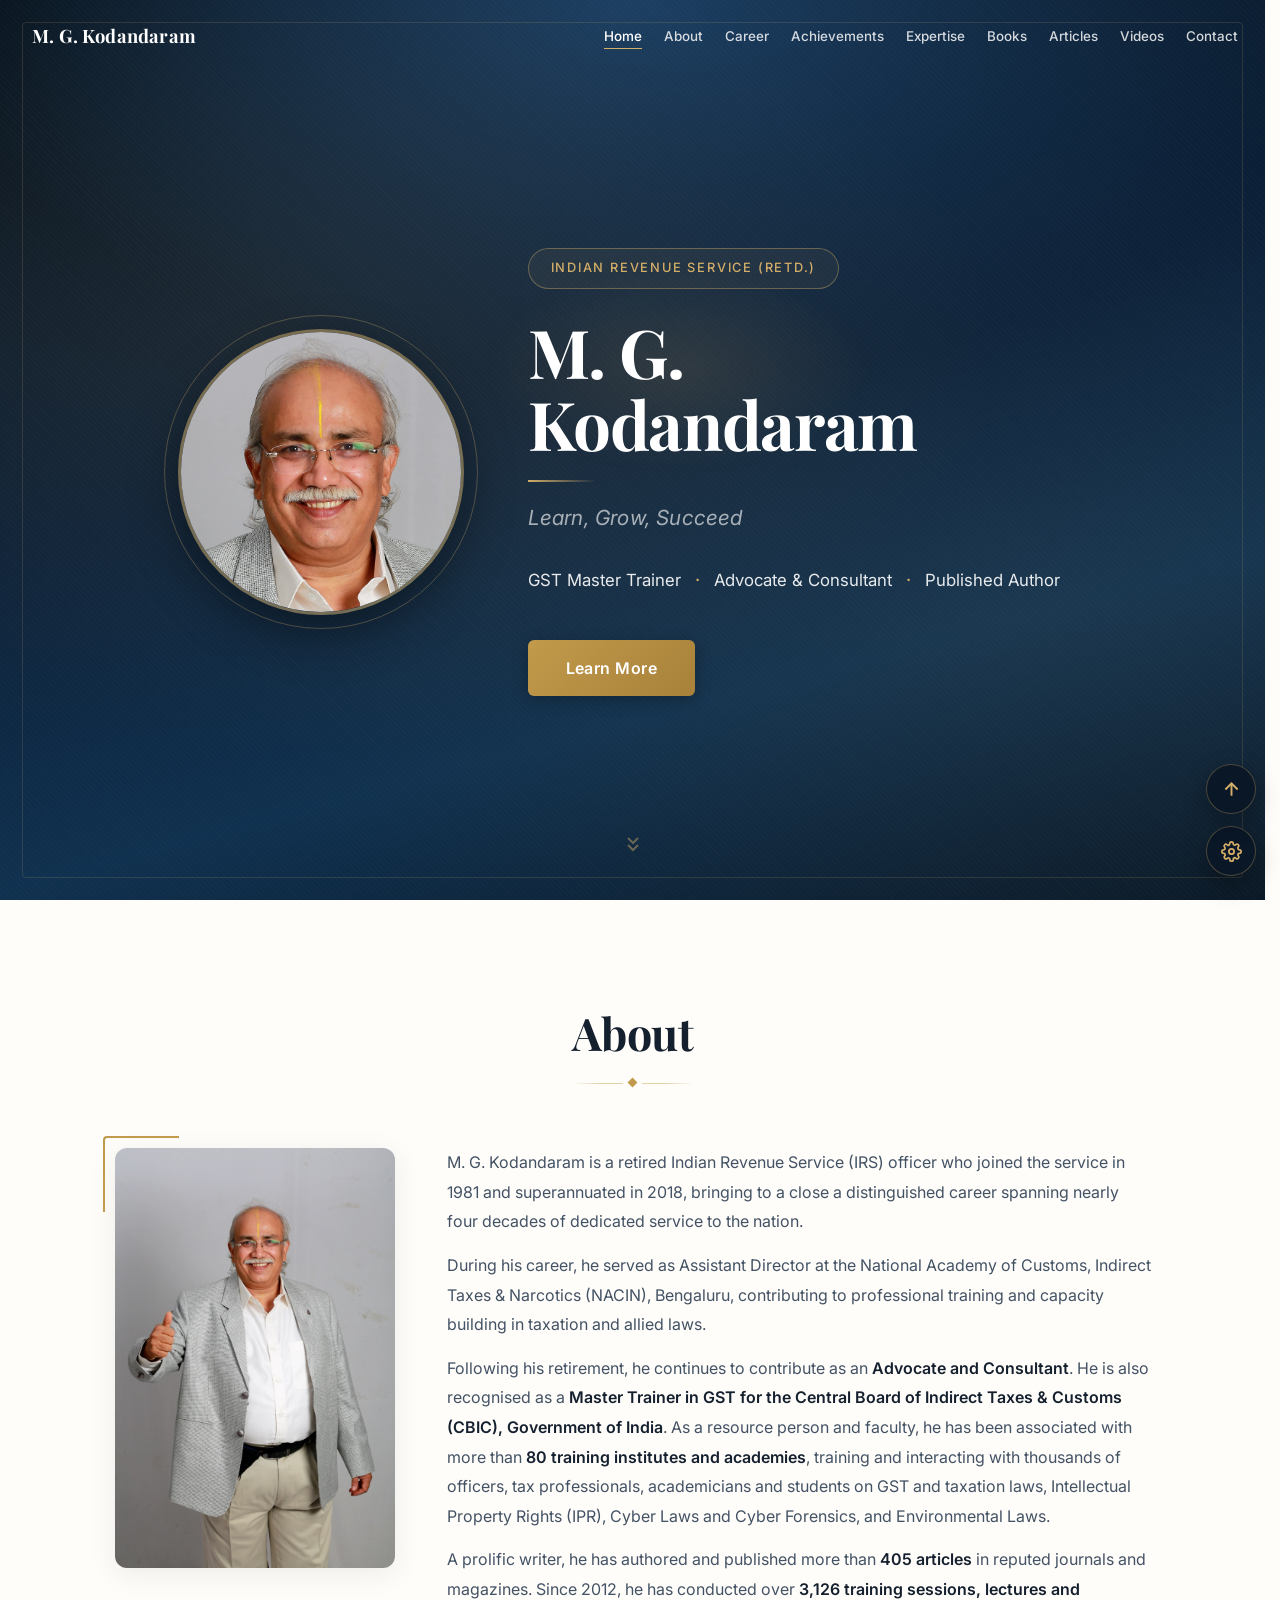
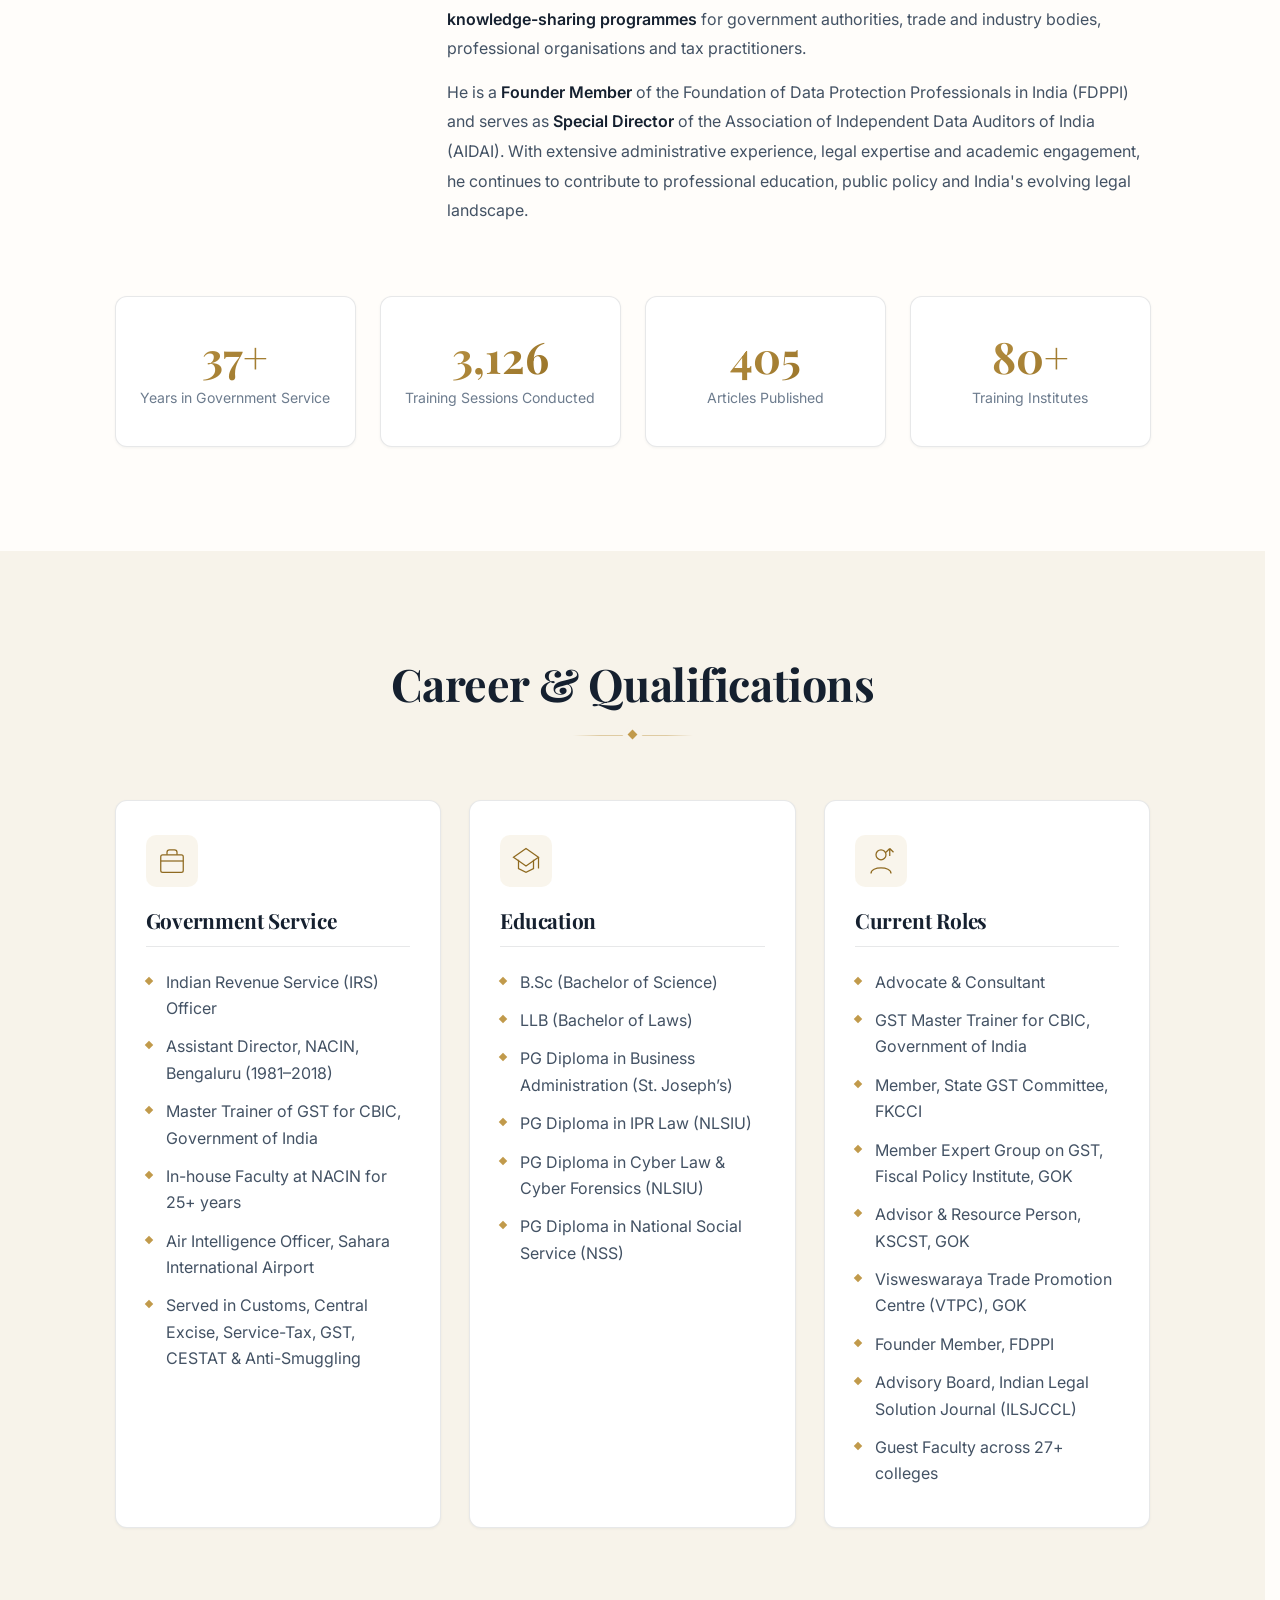
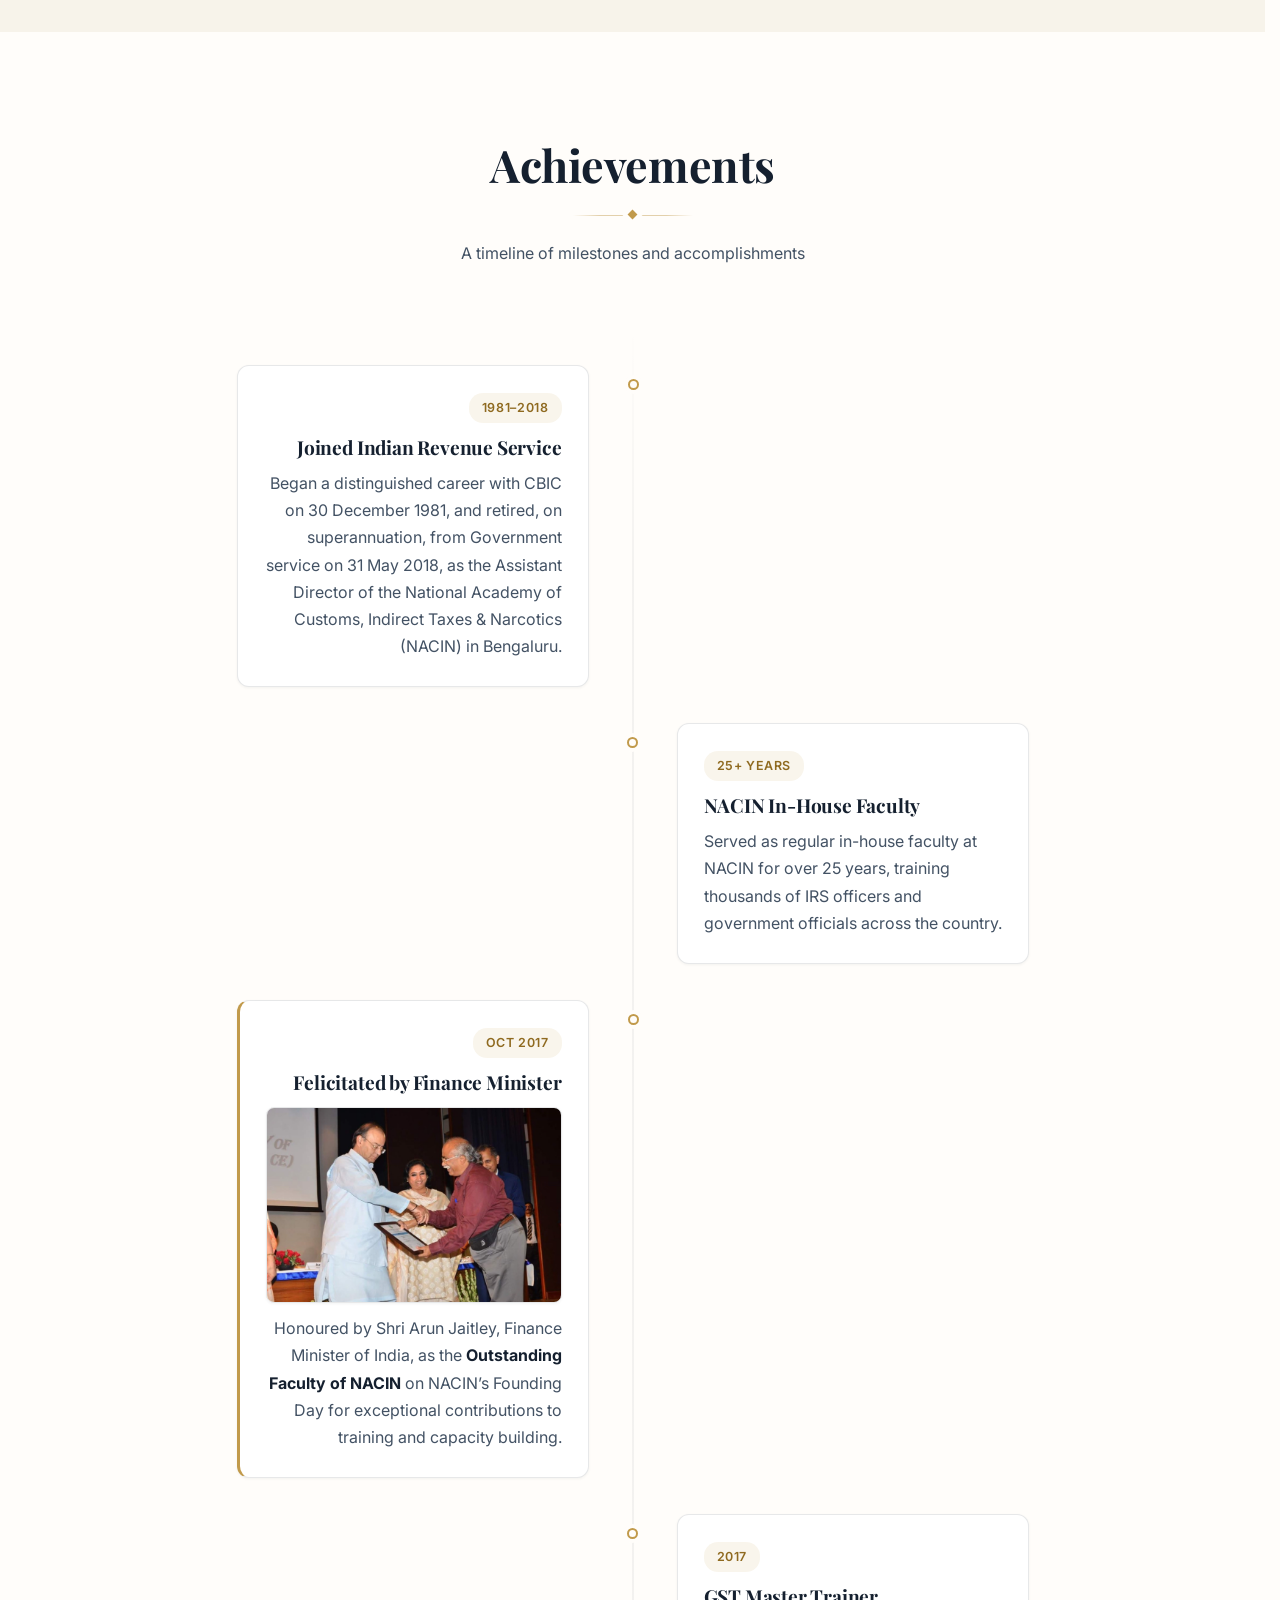
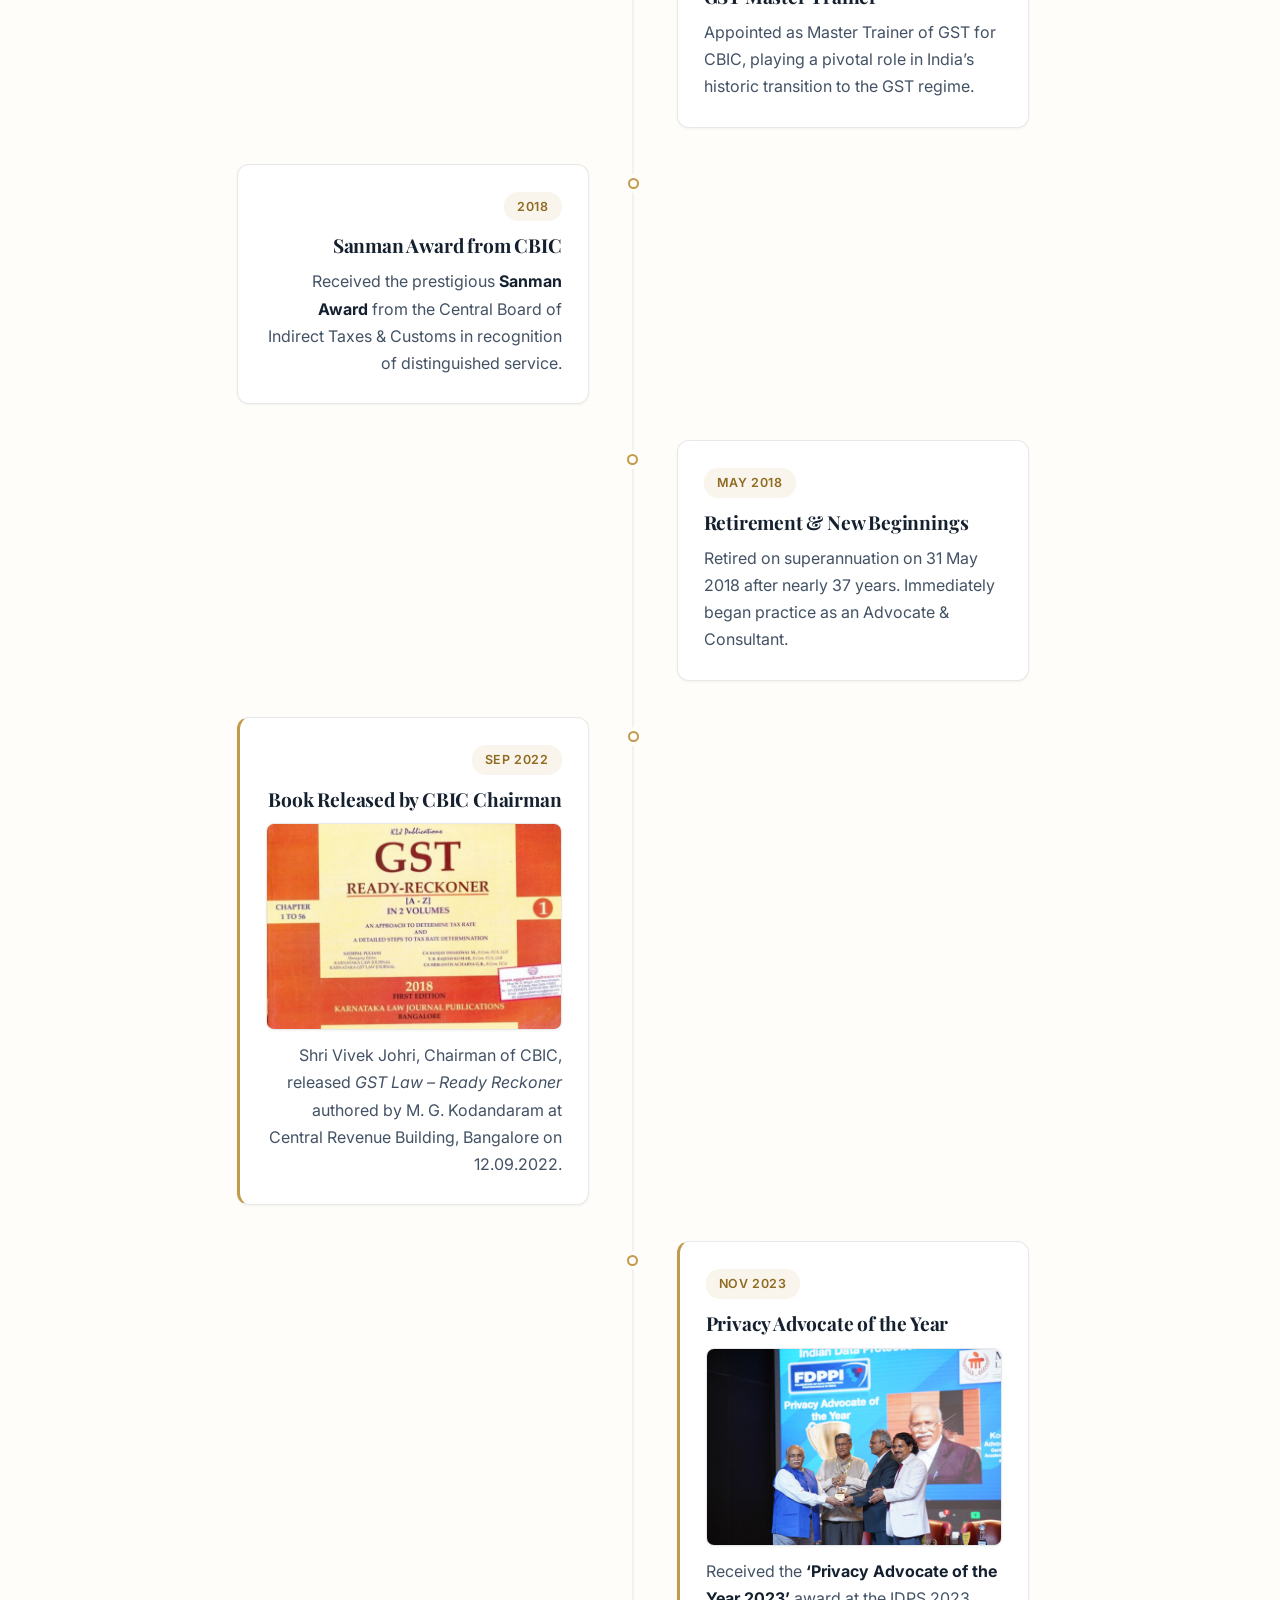
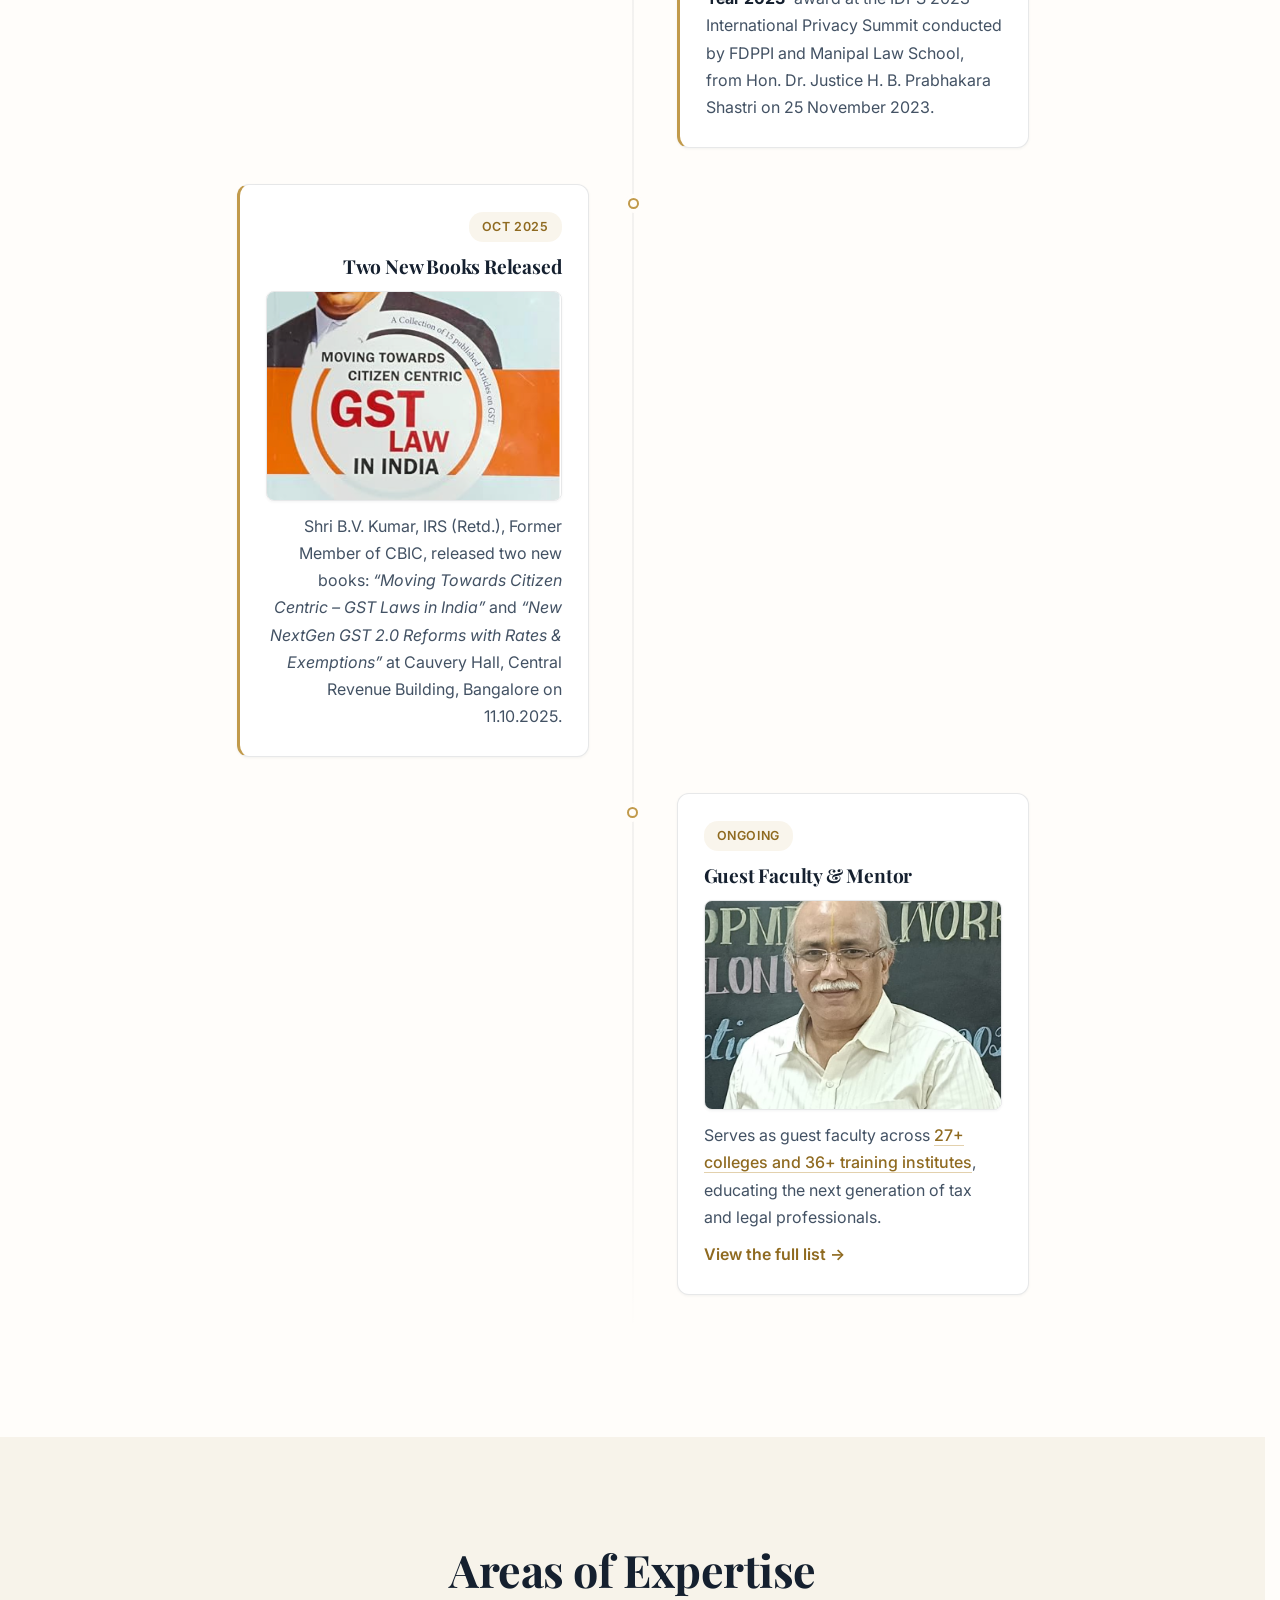
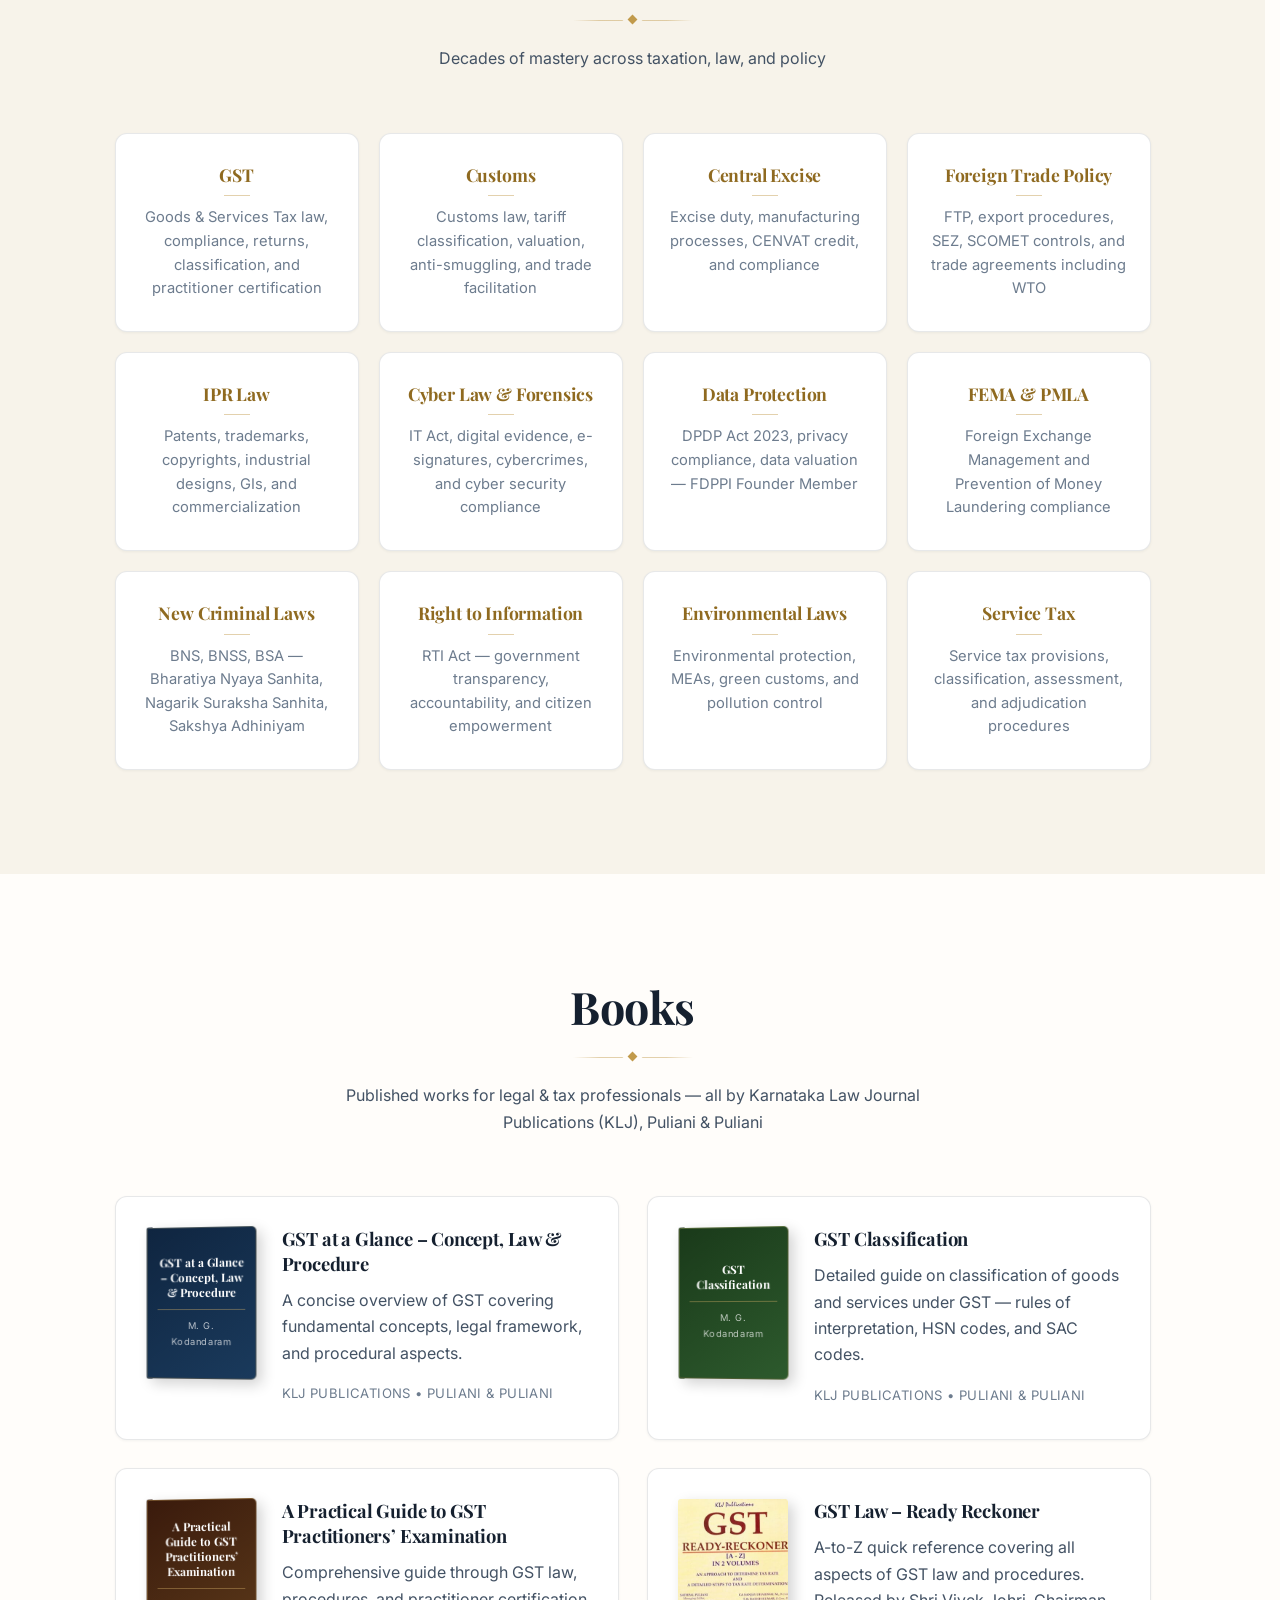
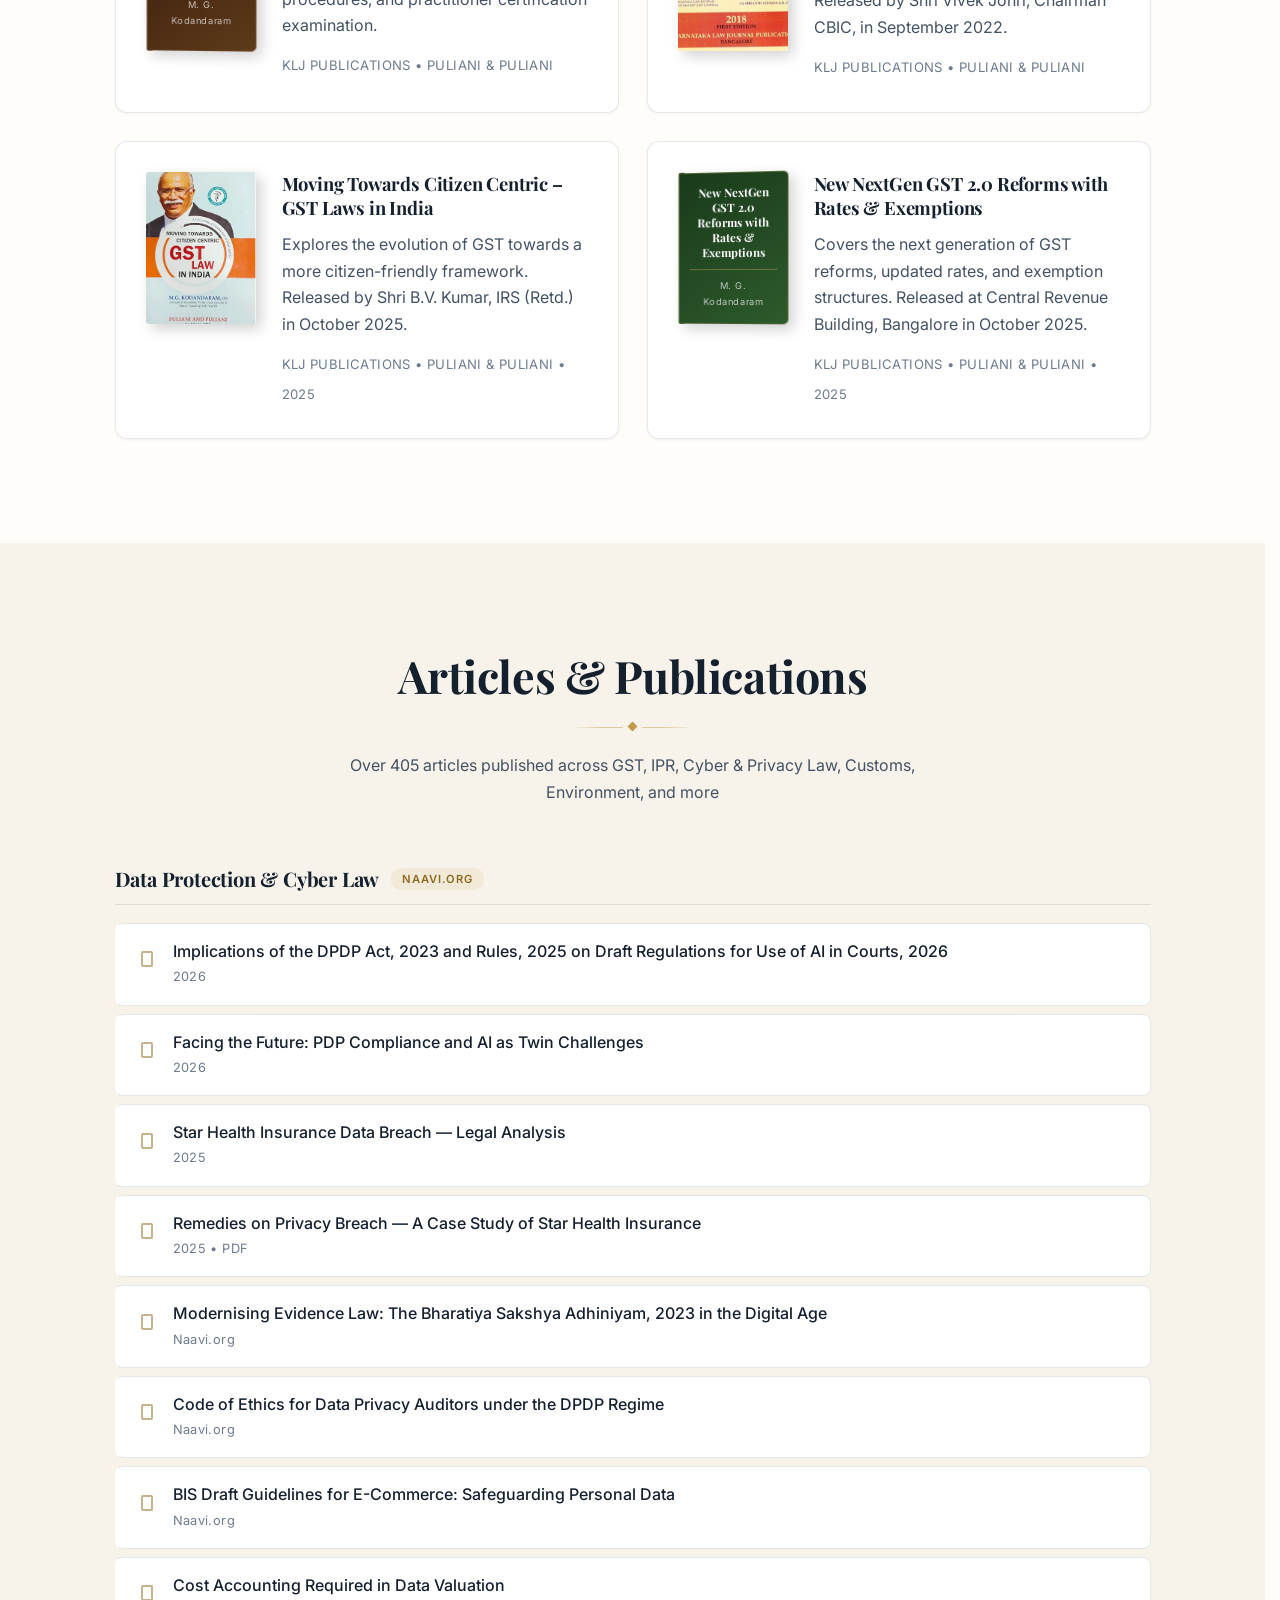
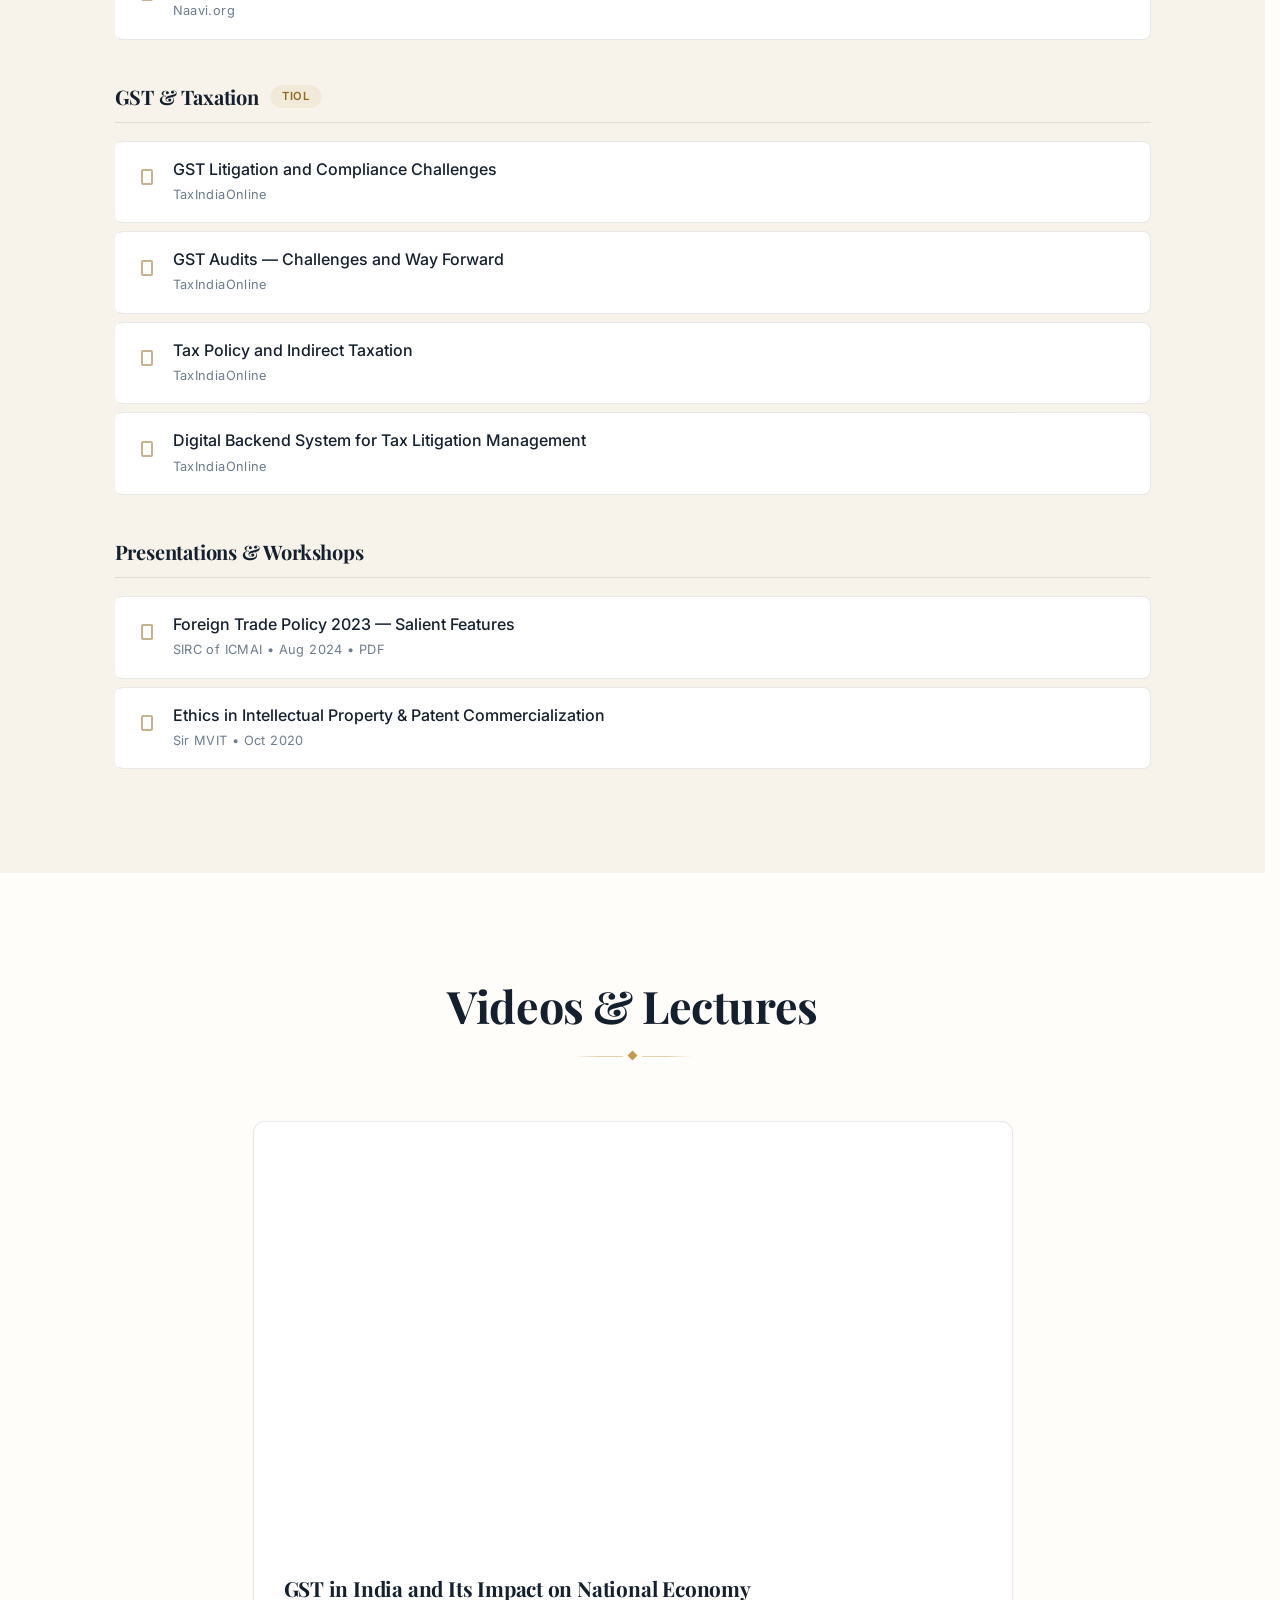
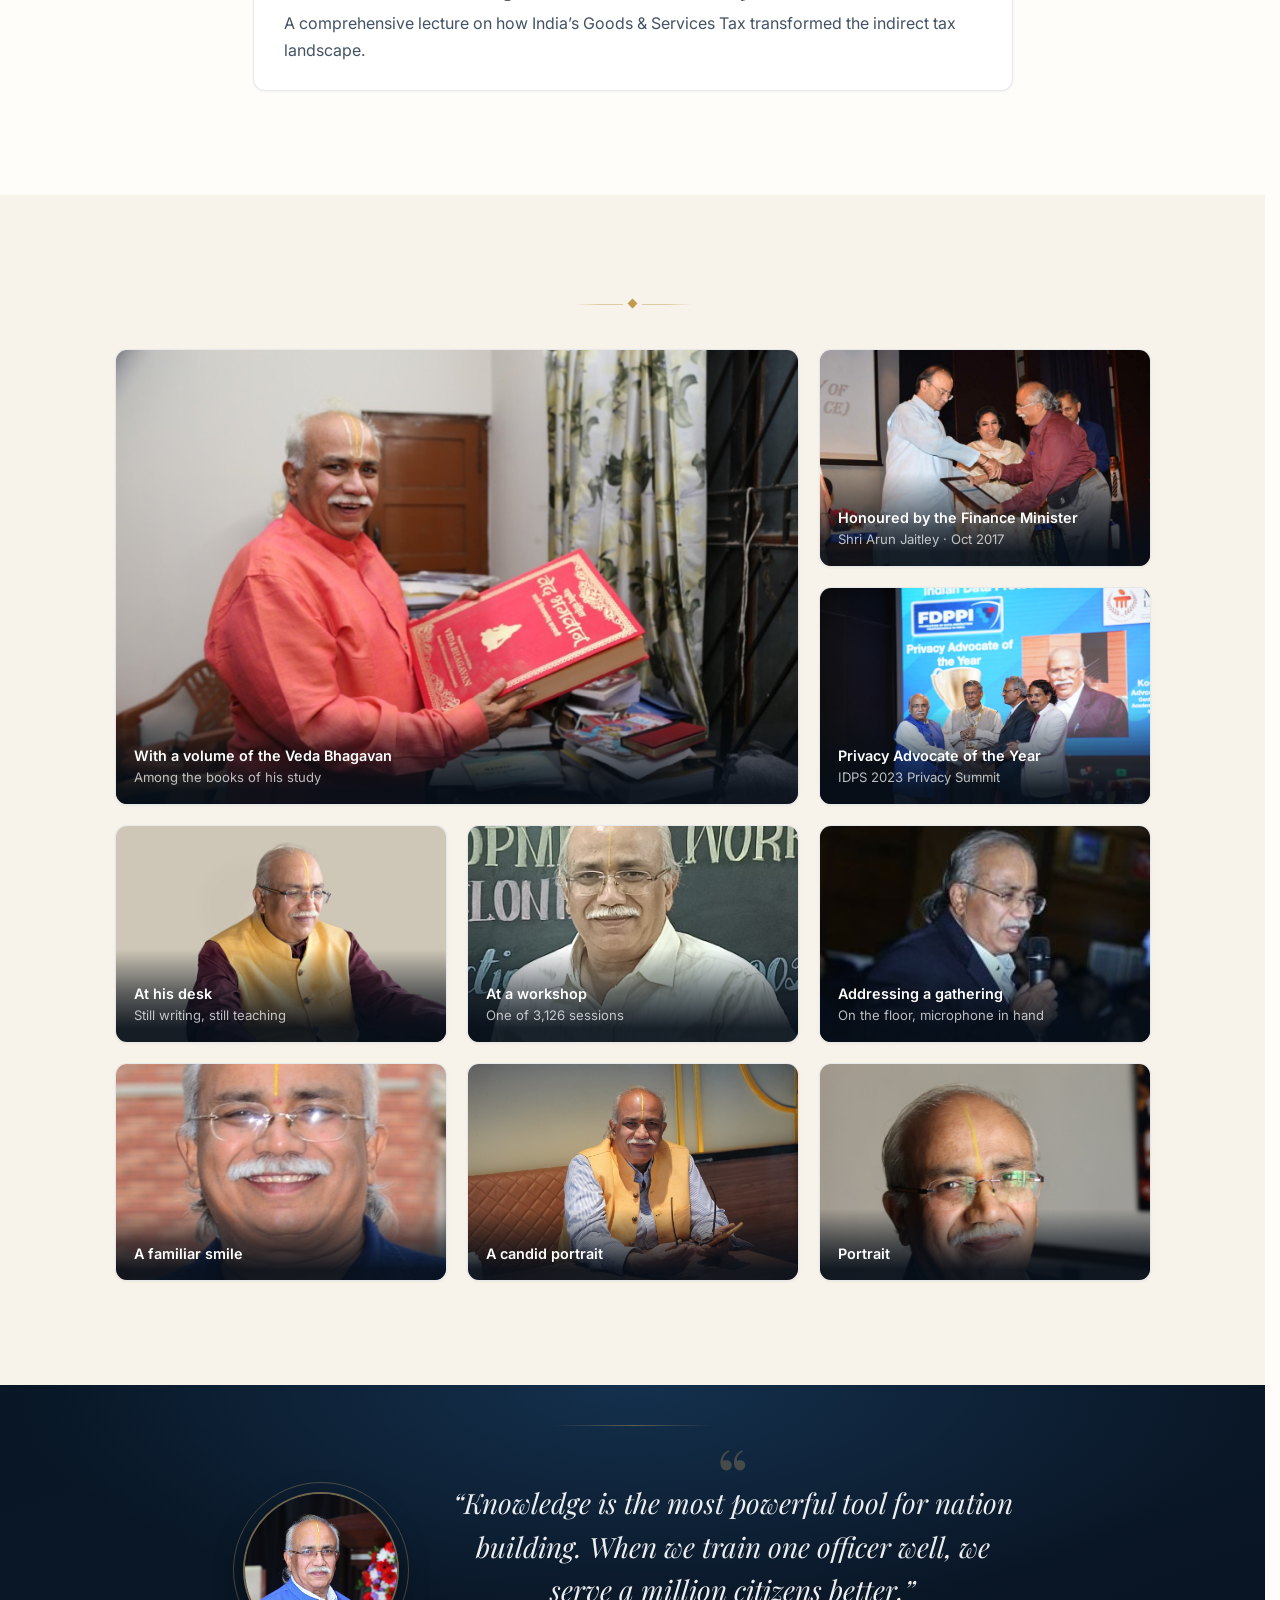
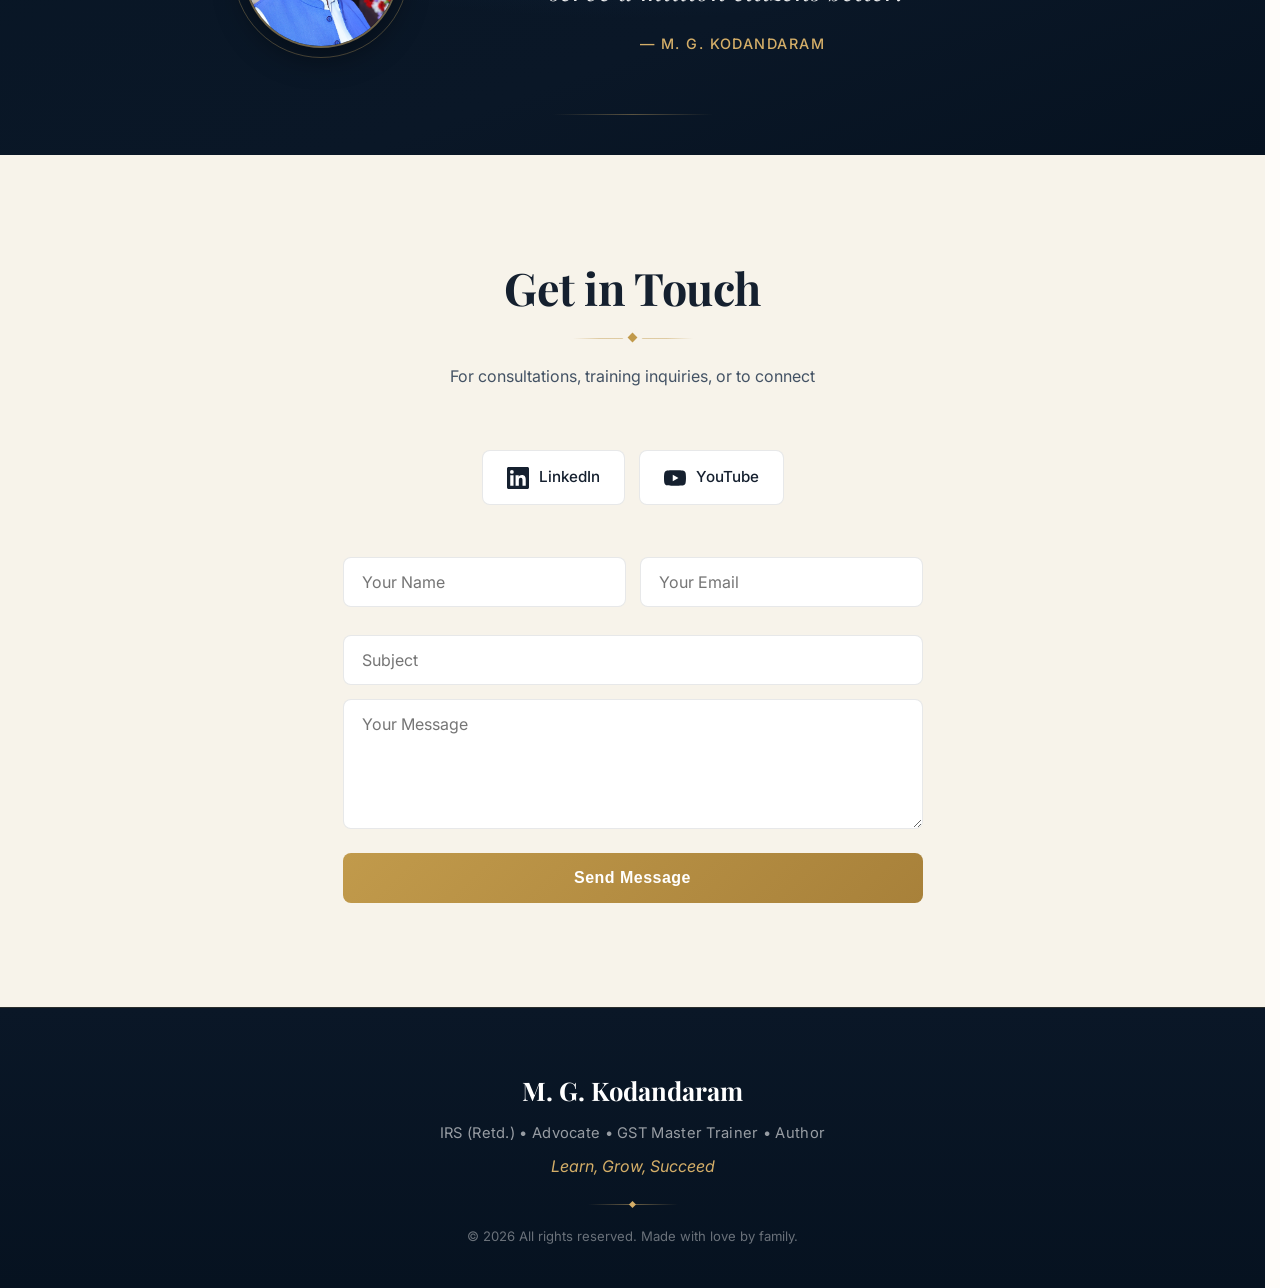
==== commit efd95d18: "Merge 54da9d33fa386385b9752b40cbb9a5fc0aafed08 into 5772789e5241747eef05145bd812d8b3a43b1ede" ====
--- a/index.html
+++ b/index.html
@@ -166,22 +166,34 @@
         </div>
         <div class="about-text">
           <p class="about-lead">
-            M. G. Kodandaram is a retired Indian Revenue Service (IRS) officer who served as
-            Assistant Director at the National Academy of Customs, Indirect Taxes &amp; Narcotics (NACIN),
-            Bengaluru, from 1981 to 2018 &mdash; a distinguished career spanning nearly four decades
-            in service to the nation.
+            M. G. Kodandaram is a retired Indian Revenue Service (IRS) officer who joined the service in 1981
+            and superannuated in 2018, bringing to a close a distinguished career spanning nearly four decades
+            of dedicated service to the nation.
           </p>
           <p>
-            Today, he continues to serve as an <strong>Advocate and Consultant</strong>, and is recognized as a
-            <strong>Master Trainer of GST for the Central Board of Indirect Taxes &amp; Customs (CBIC)</strong>,
-            Government of India. He has been a guest resource person and faculty at more than
-            <strong>80 training institutes and academies</strong>, training thousands of officers in taxation and related laws.
+            During his career, he served as Assistant Director at the National Academy of Customs, Indirect Taxes
+            &amp; Narcotics (NACIN), Bengaluru, contributing to professional training and capacity building in taxation
+            and allied laws.
           </p>
           <p>
-            With over <strong>405 articles published</strong> in various journals and magazines, he has conducted
-            more than <strong>3,126 training sessions</strong> (since 2012) for trade bodies, government authorities,
-            and tax practitioners. He is also a <strong>Founder Member</strong> of the Foundation of Data Protection
-            Professionals in India (FDPPI).
+            Following his retirement, he continues to contribute as an <strong>Advocate and Consultant</strong>. He is
+            also recognised as a <strong>Master Trainer in GST for the Central Board of Indirect Taxes &amp; Customs
+            (CBIC), Government of India</strong>. As a resource person and faculty, he has been associated with more than
+            <strong>80 training institutes and academies</strong>, training and interacting with thousands of officers,
+            tax professionals, academicians and students on GST and taxation laws, Intellectual Property Rights (IPR),
+            Cyber Laws and Cyber Forensics, and Environmental Laws.
+          </p>
+          <p>
+            A prolific writer, he has authored and published more than <strong>405 articles</strong> in reputed journals
+            and magazines. Since 2012, he has conducted over <strong>3,126 training sessions, lectures and
+            knowledge-sharing programmes</strong> for government authorities, trade and industry bodies, professional
+            organisations and tax practitioners.
+          </p>
+          <p>
+            He is a <strong>Founder Member</strong> of the Foundation of Data Protection Professionals in India (FDPPI)
+            and serves as <strong>Special Director</strong> of the Association of Independent Data Auditors of India
+            (AIDAI). With extensive administrative experience, legal expertise and academic engagement, he continues
+            to contribute to professional education, public policy and India's evolving legal landscape.
           </p>
         </div>
       </div>
--- a/styles.css
+++ b/styles.css
@@ -1036,6 +1036,12 @@
 }
 
 @media (max-width: 768px) {
+  /* A larger root scale lifts every rem-based size together, so captions,
+     labels and meta text stay legible on a handset without the layout
+     proportions drifting away from the desktop design. */
+  html { font-size: 18px; }
+  :root { --font-base: 1rem; }
+
   .nav-toggle { display: flex; }
 
   /* Slide-in drawer with its own dark surface, so text is always legible */
@@ -1091,7 +1097,7 @@
   .hero { padding: 92px 24px 56px; }
   .hero-overlay::after { inset: 12px; }
   .hero-split { flex-direction: column; gap: 34px; text-align: center; }
-  .hero-photo img { width: 200px; height: 200px; }
+  .hero-photo img { width: 224px; height: 224px; }
   .hero-photo::before { inset: -10px; }
   .hero-content { text-align: center; }
   .hero-title::after { margin-left: auto; margin-right: auto; }
@@ -1108,19 +1114,24 @@
   .about-photo { text-align: center; }
   .about-photo::before { display: none; }
   .about-photo img {
-    width: 230px; max-height: 290px; object-fit: cover; object-position: top;
+    width: 262px; max-height: 330px; object-fit: cover; object-position: top;
     margin: 0 auto; border-radius: var(--radius);
   }
   .about-lead { font-size: 1.05rem; }
   .stats-row { grid-template-columns: repeat(2, 1fr); gap: 14px; }
   .stat-card { padding: 26px 12px; }
-  .stat-number { font-size: 2rem; }
+  .stat-number { font-size: 2.1rem; }
+  .stat-label { font-size: .85rem; }
 
   .career-grid { grid-template-columns: 1fr; gap: 20px; }
 
   .timeline::before { left: 18px; }
-  .timeline-item {
-    width: 100%; left: 0 !important; text-align: left;
+  /* Single column: every entry sits left of the rail, overriding the
+     alternating desktop layout (which is more specific). */
+  .timeline-item,
+  .timeline-item.left,
+  .timeline-item.right {
+    width: 100%; left: 0; text-align: left;
     padding: 10px 10px 10px 48px;
   }
   .timeline-item::after { left: 12px !important; right: auto !important; }
@@ -1128,23 +1139,39 @@
   .expertise-grid { grid-template-columns: repeat(2, 1fr); gap: 14px; }
   .expertise-card { padding: 24px 16px; }
 
-  .gallery-grid { grid-template-columns: repeat(2, 1fr); grid-auto-rows: 150px; gap: 12px; }
+  .gallery-grid { grid-template-columns: repeat(2, 1fr); grid-auto-rows: 168px; gap: 12px; }
   .gallery-item.wide { grid-column: span 2; grid-row: span 2; }
-  .gallery-cap { padding: 26px 12px 12px; font-size: .82rem; }
-  .gallery-cap span { font-size: .74rem; }
+  .gallery-cap { padding: 26px 12px 12px; font-size: .85rem; }
+  .gallery-cap span { font-size: .78rem; }
 
   .book-card { flex-direction: column; align-items: center; text-align: center; }
-  .book-cover { flex: none; }
+  .book-cover, .book-cover-img { flex: none; }
+  .book-face, .book-cover-img img { width: 132px; height: 182px; }
+  .book-face-title { font-size: .82rem; }
+  .book-face-author { font-size: .66rem; }
+  .book-meta { font-size: .85rem; }
+
+  .hero-badge { font-size: .84rem; }
+  .role-tag { font-size: 1rem; }
+  .timeline-year { font-size: .82rem; }
+  .expertise-card p { font-size: .95rem; }
+  .article-title { font-size: 1rem; }
+  .article-meta { font-size: .82rem; }
+  .footer-role { font-size: .9rem; }
+  .footer-copy { font-size: .82rem; }
 
   .videos-grid { max-width: 100%; }
 
   .quote-layout { flex-direction: column; gap: 28px; }
-  .quote-photo img { width: 116px; height: 116px; }
+  .quote-photo img { width: 136px; height: 136px; }
   blockquote::before { top: -38px; font-size: 4rem; }
 
   .social-links { gap: 10px; }
   .social-link { padding: 11px 18px; font-size: .9rem; }
   .form-row { grid-template-columns: 1fr; }
+
+  /* Extra room so the floating buttons never sit on top of the closing text */
+  .footer { padding-bottom: 84px; }
 
   .fab-stack { bottom: 14px; right: 14px; gap: 9px; }
   .settings-toggle, .to-top { width: 44px; height: 44px; }
@@ -1167,17 +1194,25 @@
 @media (max-width: 480px) {
   .container { padding: 0 18px; }
   .section { padding: 56px 0; }
-  .hero-title { font-size: 2.2rem; }
-  .hero-badge { font-size: .72rem; padding: 6px 16px; letter-spacing: .1em; }
+  .hero-title { font-size: 2.1rem; }
+  .hero-badge { font-size: .8rem; padding: 7px 16px; letter-spacing: .08em; }
   .stats-row { grid-template-columns: 1fr; }
+  .stat-card { padding: 24px 16px; }
   .expertise-grid { grid-template-columns: 1fr; }
-  .section-title { font-size: 1.8rem; }
+  .section-title { font-size: 1.75rem; }
   .social-links { flex-direction: column; align-items: stretch; }
   .social-link { justify-content: center; }
   .article-item { padding: 14px; gap: 10px; }
   .article-icon { display: none; }
-  .article-title { font-size: .95rem; }
+  .article-title { font-size: .98rem; }
   .gallery-item:not(.wide) .gallery-cap span { display: none; }
+}
+
+/* Compact handsets: ease the scale back so the larger type still fits */
+@media (max-width: 360px) {
+  html { font-size: 17px; }
+  .hero-photo img { width: 200px; height: 200px; }
+  .gallery-grid { grid-auto-rows: 148px; }
 }
 
 @media print {
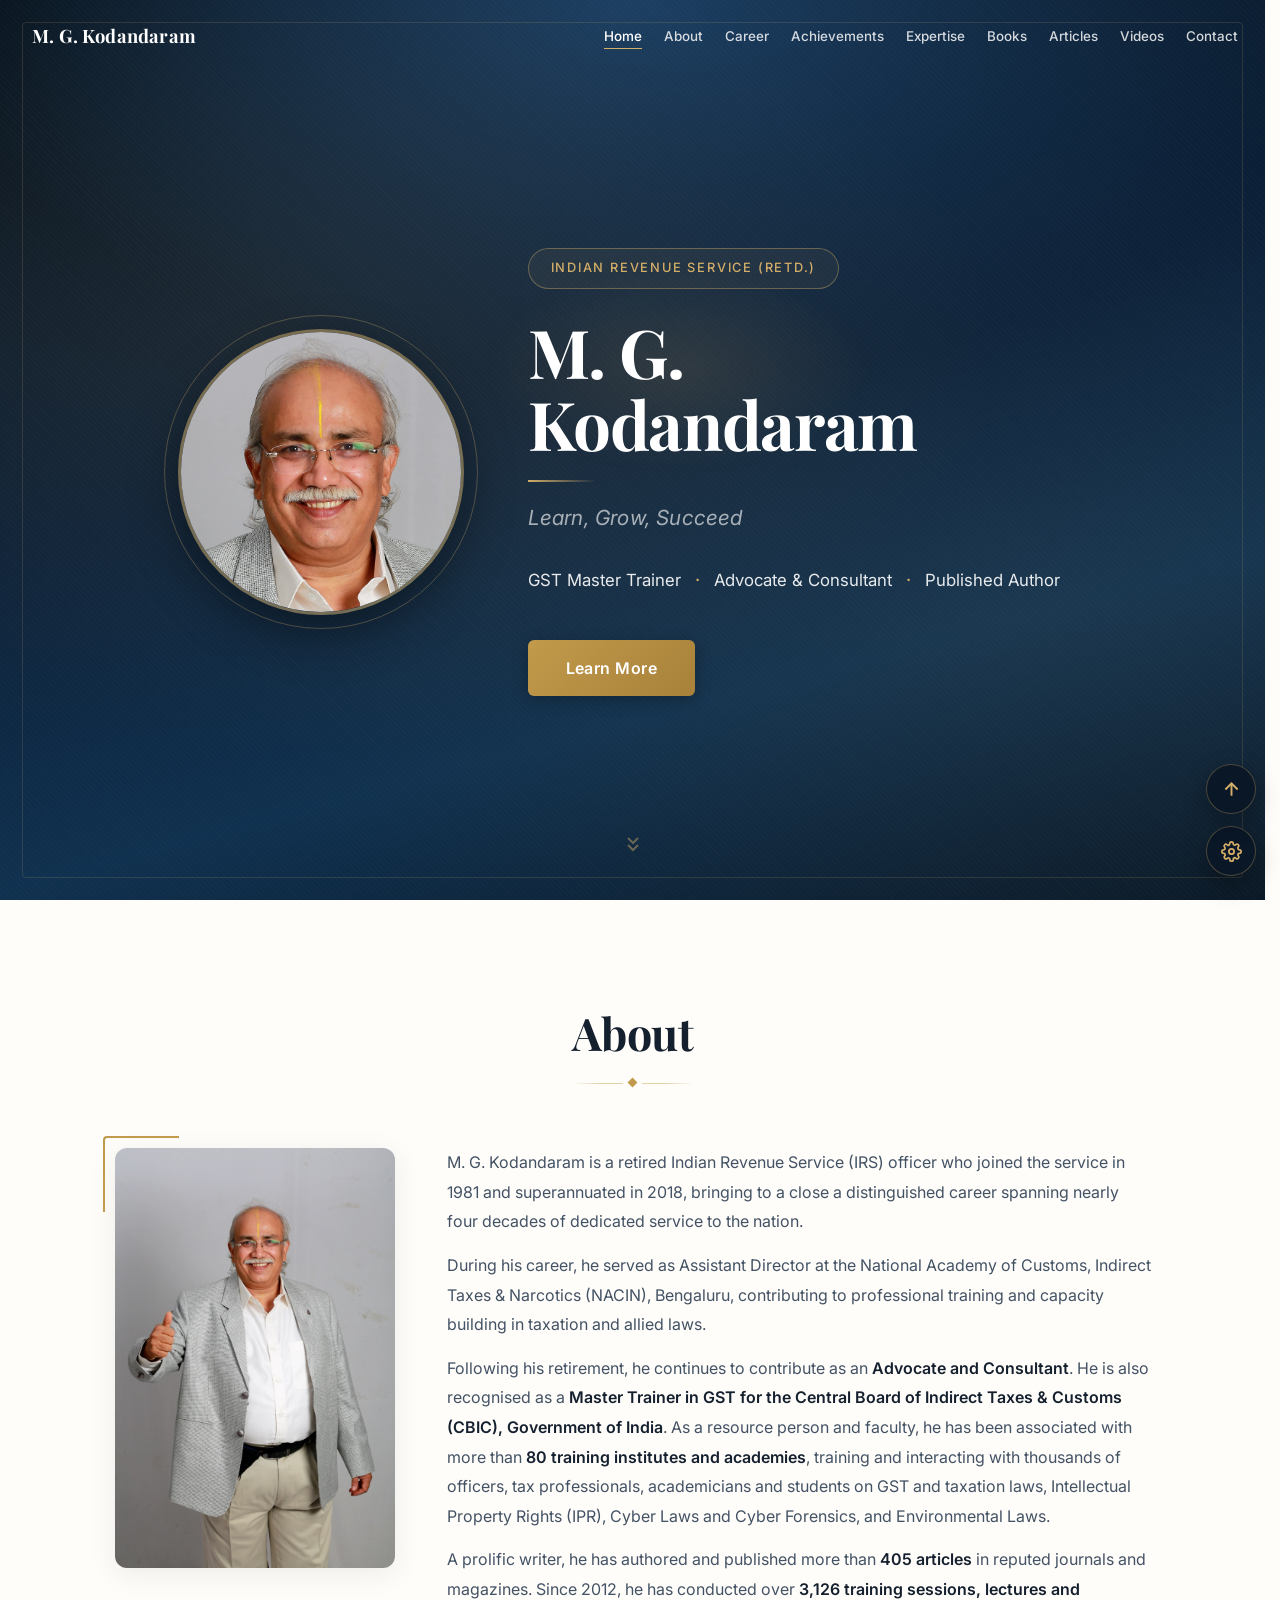
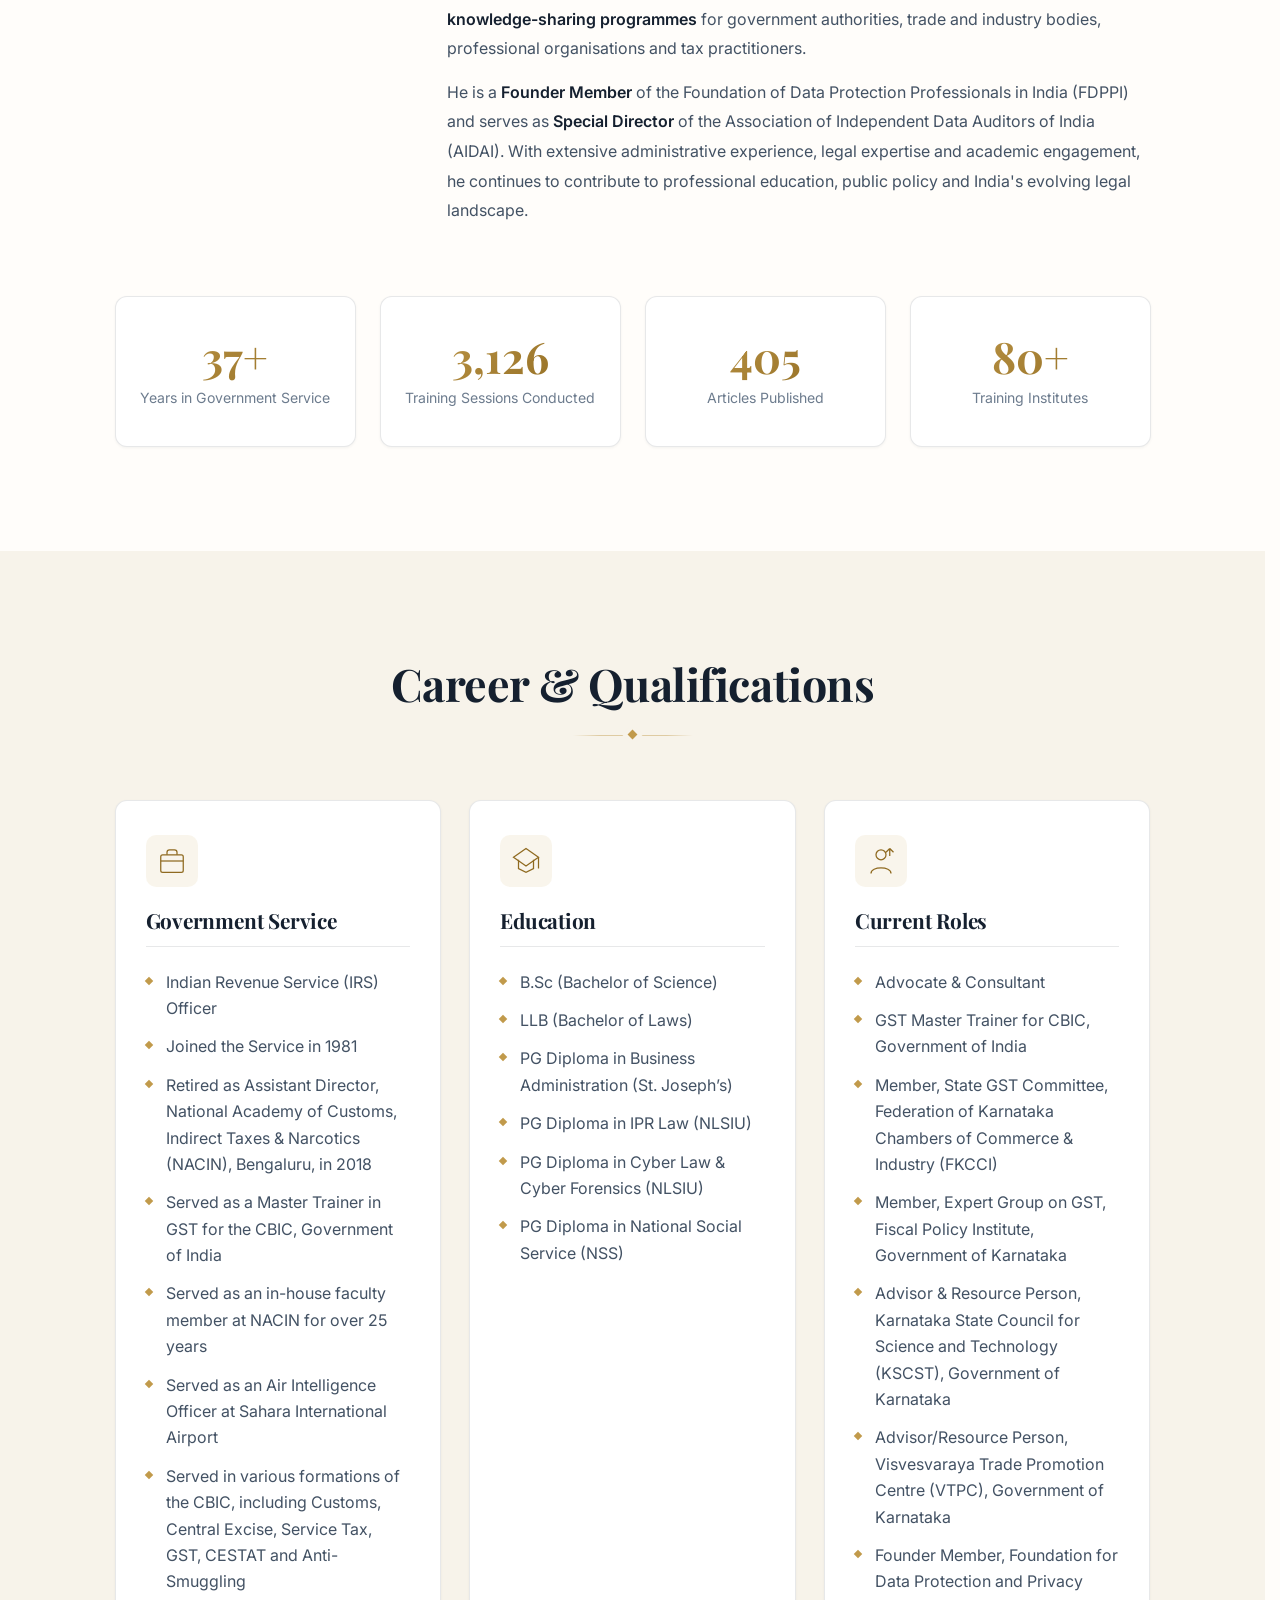
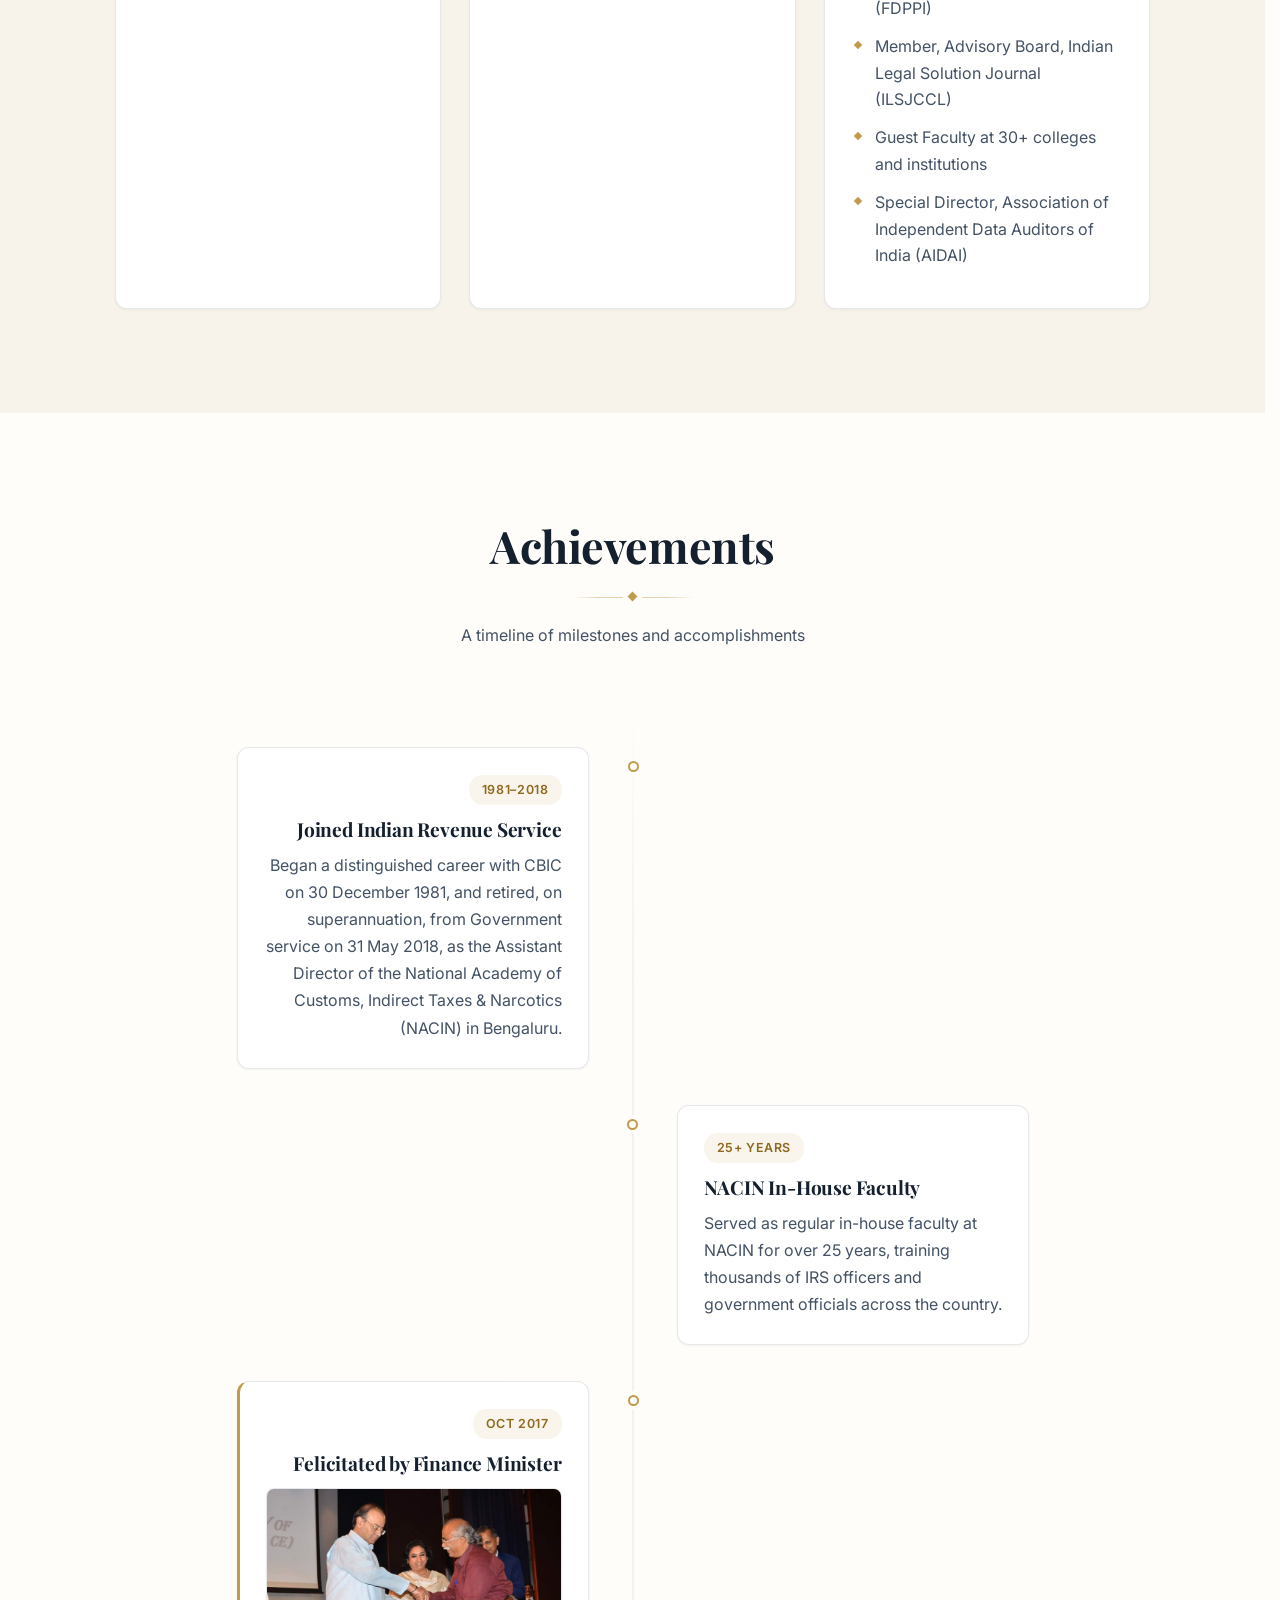
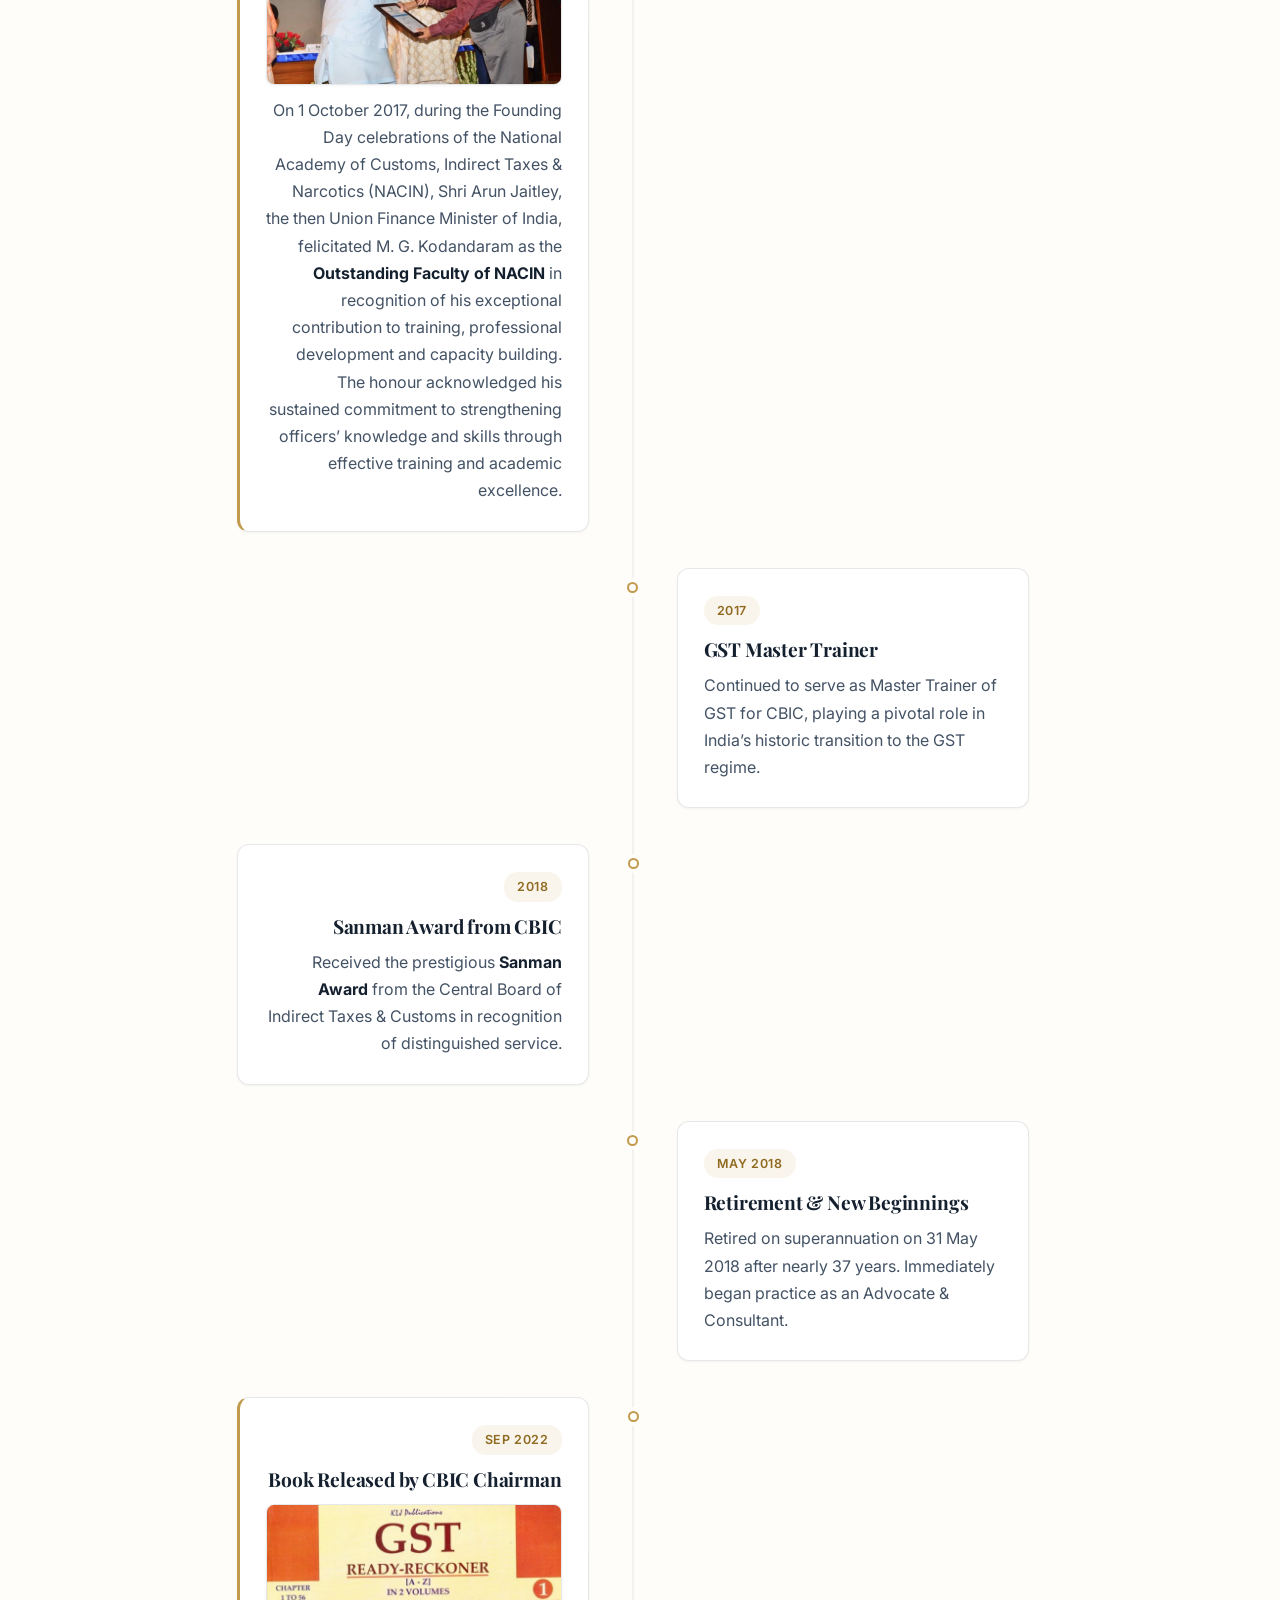
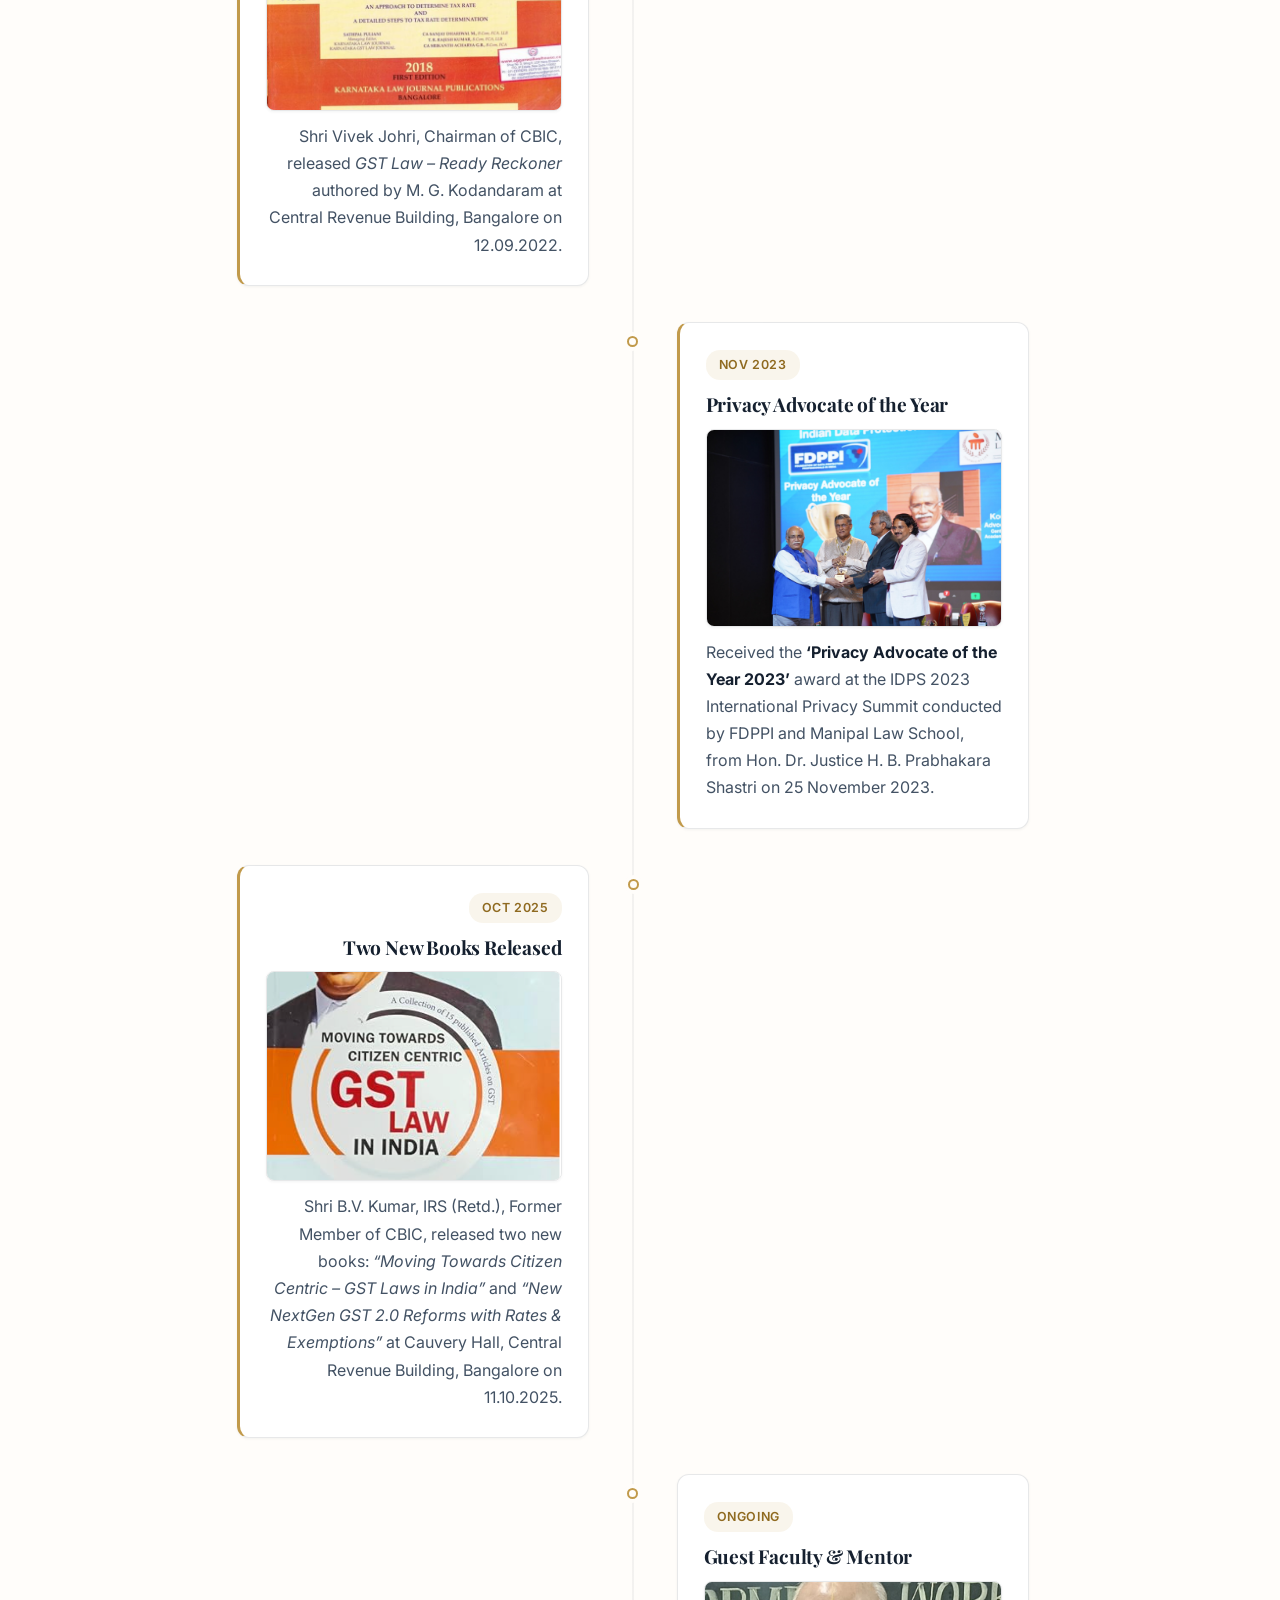
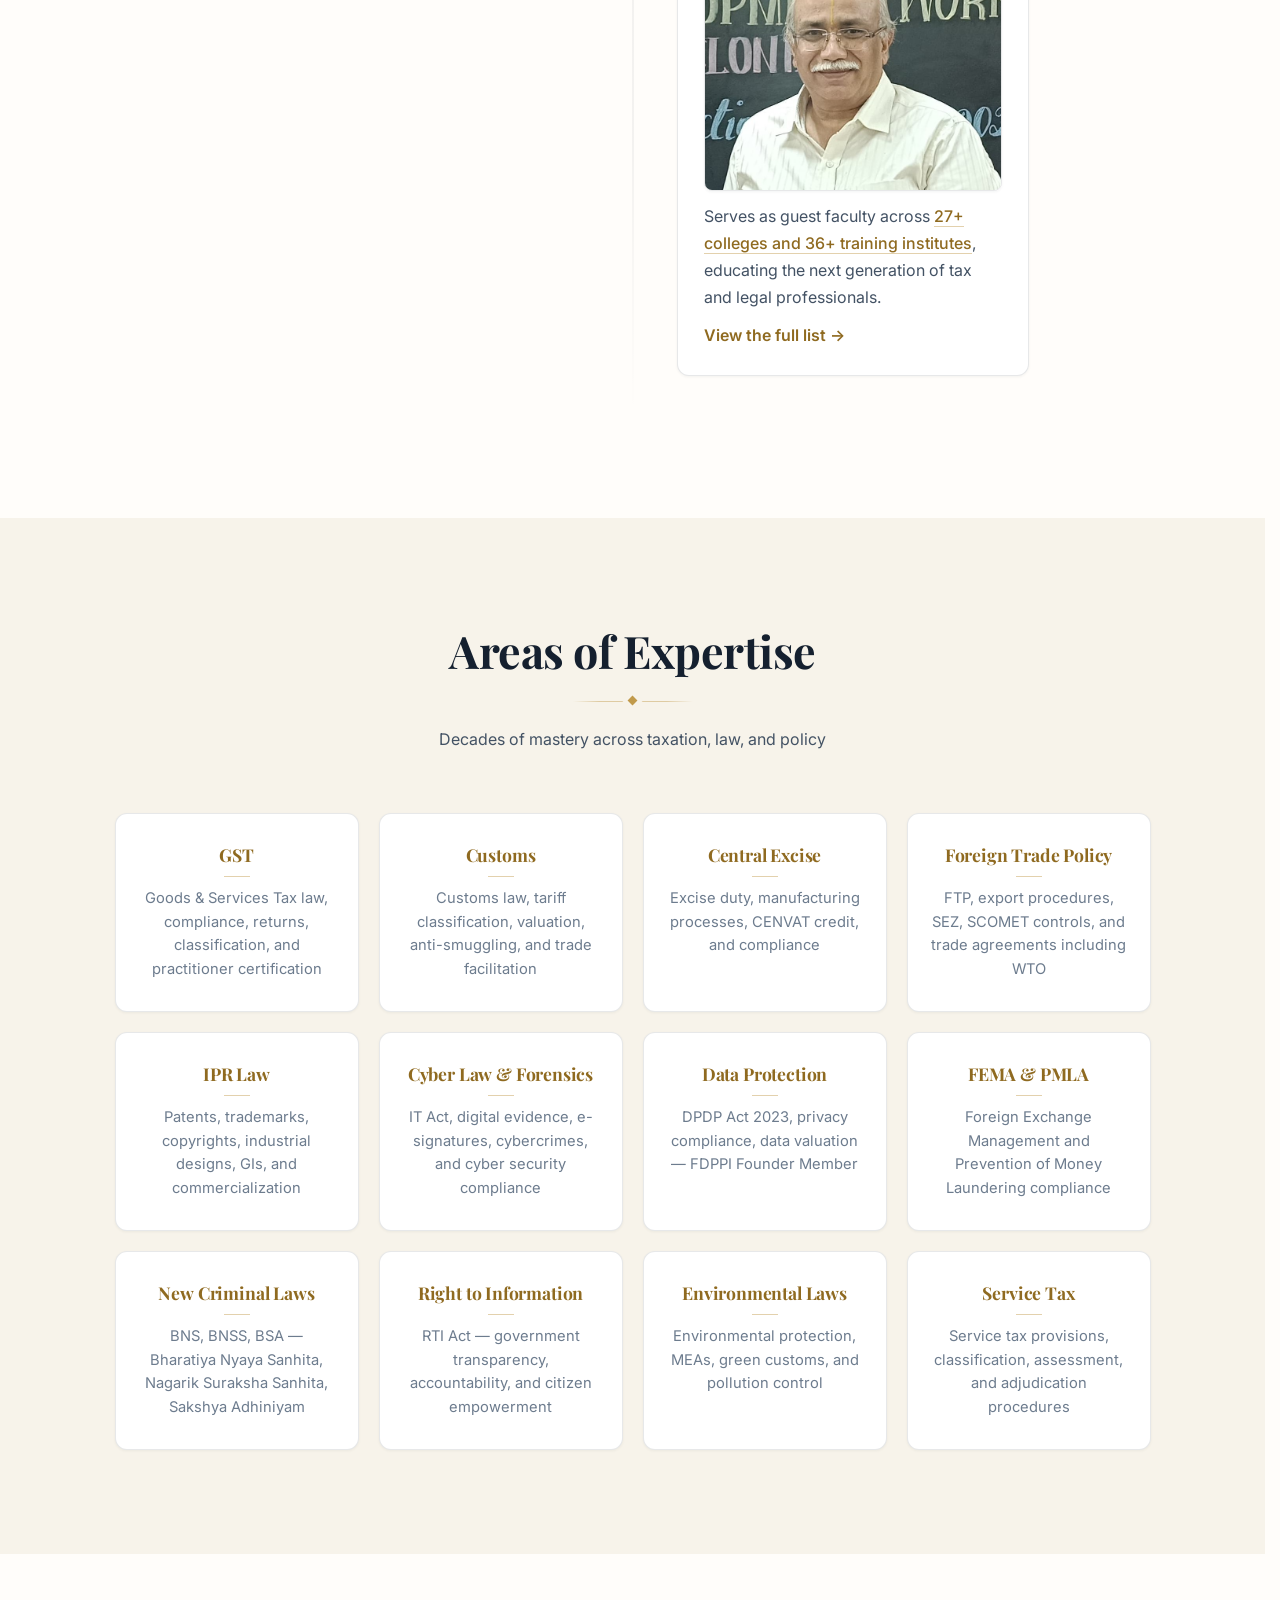
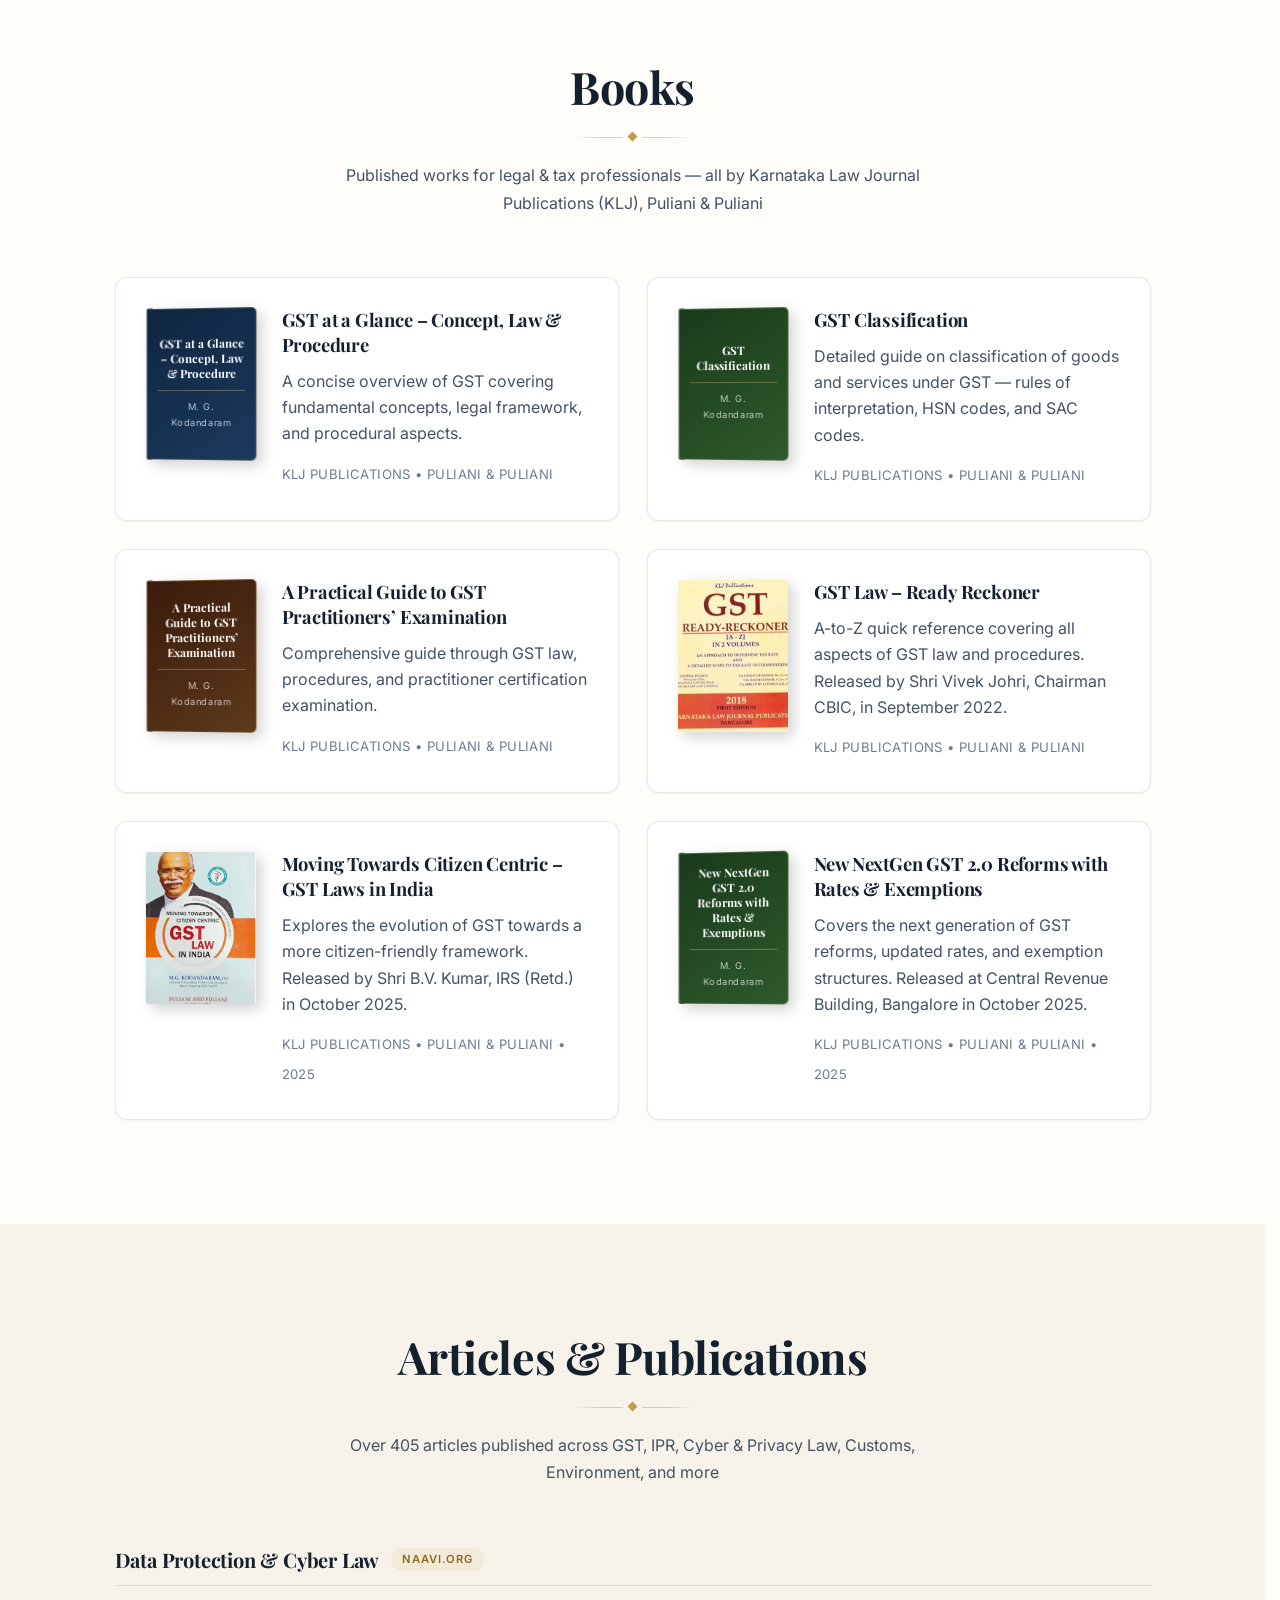
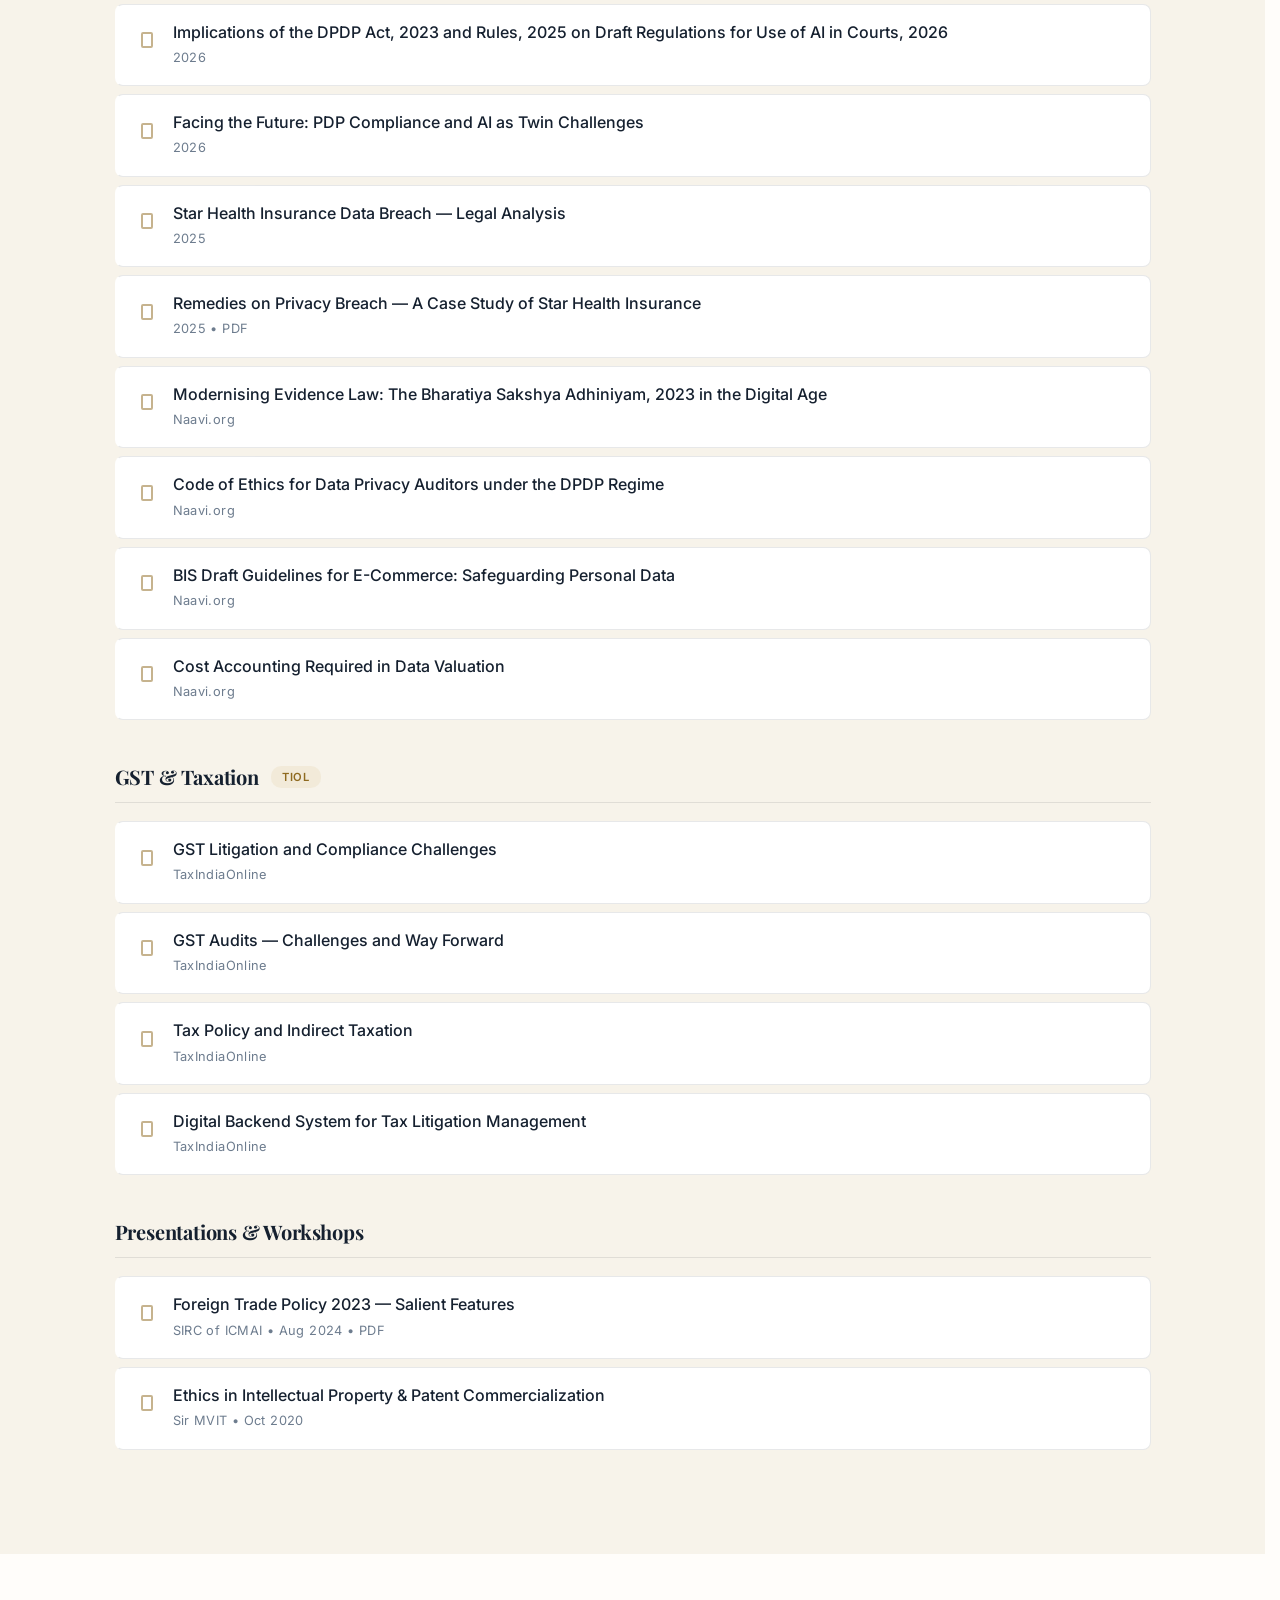
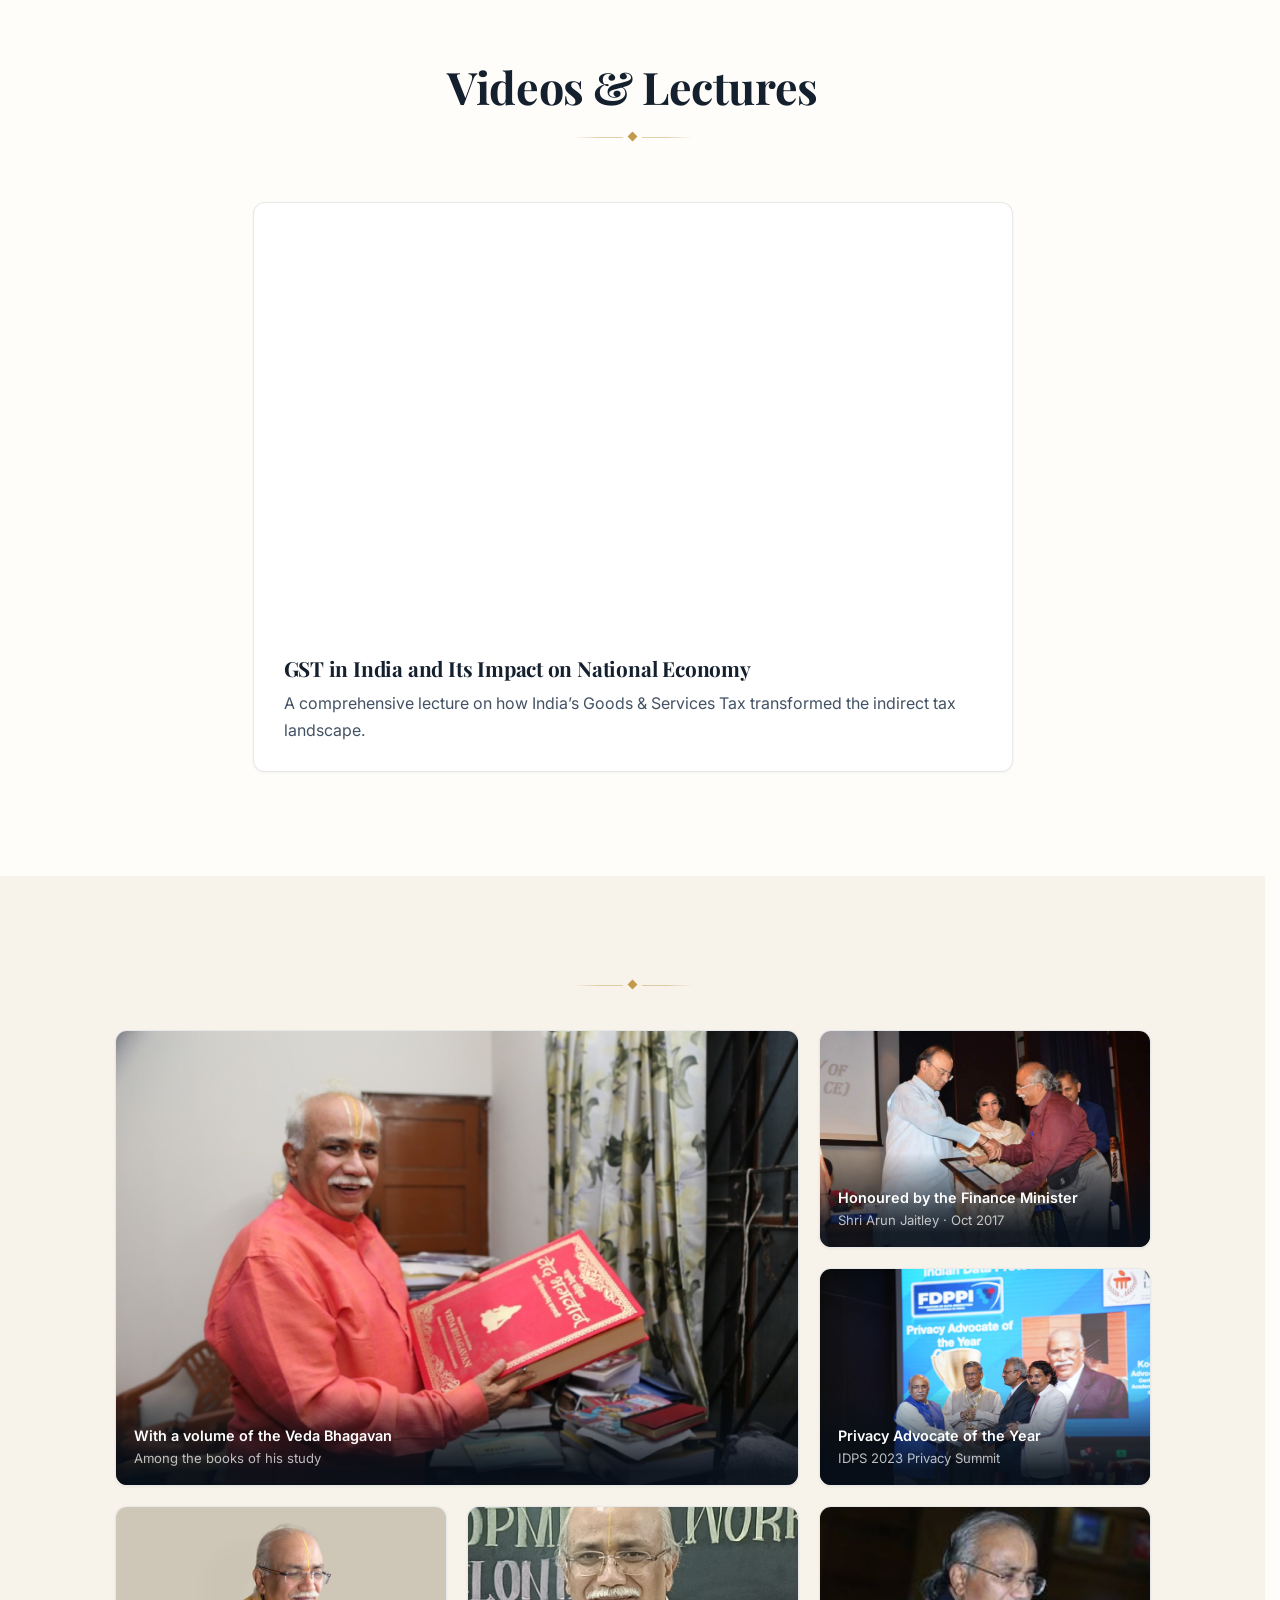
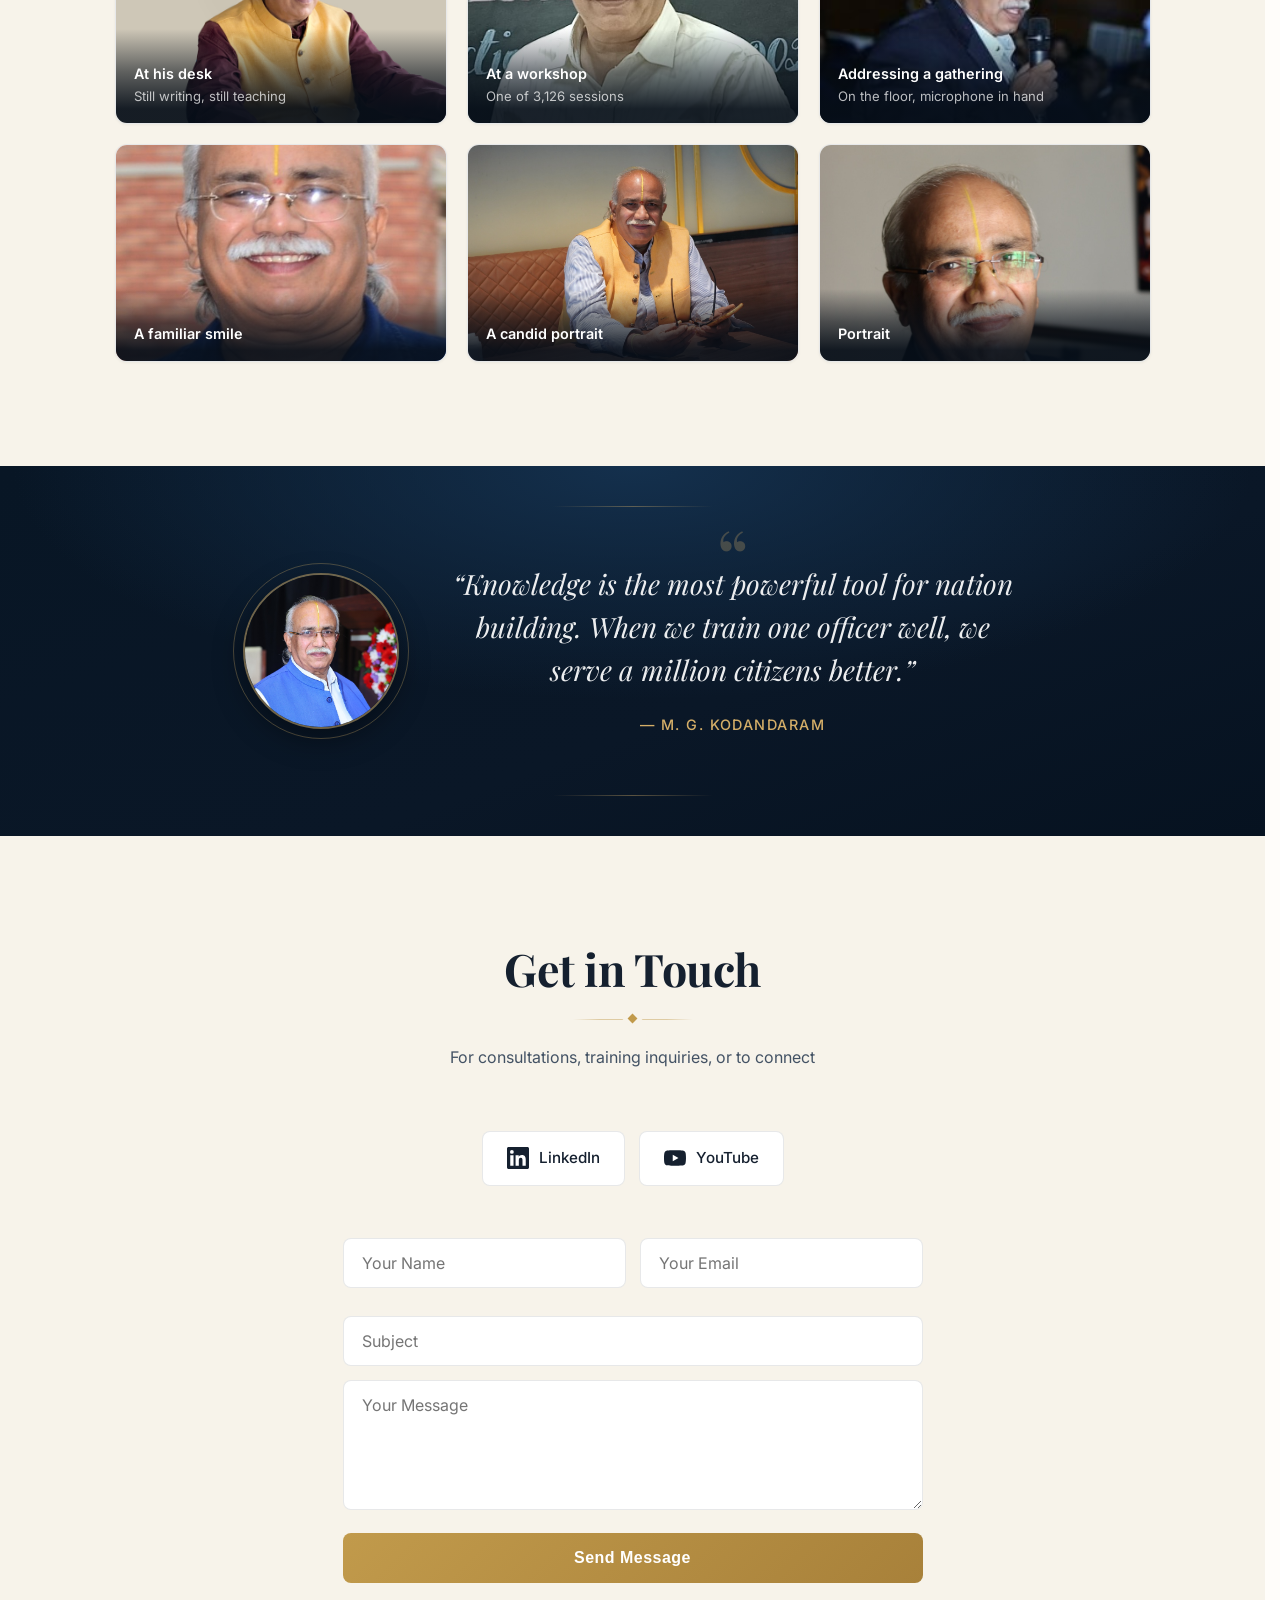
==== commit 8d14cf1d: "Merge d755330db3bf57bfe88457d931f660e3abea2d6d into 5772789e5241747eef05145bd812d8b3a43b1ede" ====
--- a/index.html
+++ b/index.html
@@ -233,11 +233,12 @@
           <h3>Government Service</h3>
           <ul>
             <li>Indian Revenue Service (IRS) Officer</li>
-            <li>Assistant Director, NACIN, Bengaluru (1981&ndash;2018)</li>
-            <li>Master Trainer of GST for CBIC, Government of India</li>
-            <li>In-house Faculty at NACIN for 25+ years</li>
-            <li>Air Intelligence Officer, Sahara International Airport</li>
-            <li>Served in Customs, Central Excise, Service-Tax, GST, CESTAT &amp; Anti-Smuggling</li>
+            <li>Joined the Service in 1981</li>
+            <li>Retired as Assistant Director, National Academy of Customs, Indirect Taxes &amp; Narcotics (NACIN), Bengaluru, in 2018</li>
+            <li>Served as a Master Trainer in GST for the CBIC, Government of India</li>
+            <li>Served as an in-house faculty member at NACIN for over 25 years</li>
+            <li>Served as an Air Intelligence Officer at Sahara International Airport</li>
+            <li>Served in various formations of the CBIC, including Customs, Central Excise, Service Tax, GST, CESTAT and Anti-Smuggling</li>
           </ul>
         </div>
         <div class="career-card anim">
@@ -262,13 +263,14 @@
           <ul>
             <li>Advocate &amp; Consultant</li>
             <li>GST Master Trainer for CBIC, Government of India</li>
-            <li>Member, State GST Committee, FKCCI</li>
-            <li>Member Expert Group on GST, Fiscal Policy Institute, GOK</li>
-            <li>Advisor &amp; Resource Person, KSCST, GOK</li>
-            <li>Visweswaraya Trade Promotion Centre (VTPC), GOK</li>
-            <li>Founder Member, FDPPI</li>
-            <li>Advisory Board, Indian Legal Solution Journal (ILSJCCL)</li>
-            <li>Guest Faculty across 27+ colleges</li>
+            <li>Member, State GST Committee, Federation of Karnataka Chambers of Commerce &amp; Industry (FKCCI)</li>
+            <li>Member, Expert Group on GST, Fiscal Policy Institute, Government of Karnataka</li>
+            <li>Advisor &amp; Resource Person, Karnataka State Council for Science and Technology (KSCST), Government of Karnataka</li>
+            <li>Advisor/Resource Person, Visvesvaraya Trade Promotion Centre (VTPC), Government of Karnataka</li>
+            <li>Founder Member, Foundation for Data Protection and Privacy (FDPPI)</li>
+            <li>Member, Advisory Board, Indian Legal Solution Journal (ILSJCCL)</li>
+            <li>Guest Faculty at 30+ colleges and institutions</li>
+            <li>Special Director, Association of Independent Data Auditors of India (AIDAI)</li>
           </ul>
         </div>
       </div>
@@ -303,14 +305,14 @@
             <div class="timeline-year">Oct 2017</div>
             <h3>Felicitated by Finance Minister</h3>
             <img src="images/fm-award.jpg" alt="M. G. Kodandaram receiving the Outstanding Faculty award from Finance Minister Shri Arun Jaitley" class="timeline-img" loading="lazy" decoding="async">
-            <p>Honoured by Shri Arun Jaitley, Finance Minister of India, as the <strong>Outstanding Faculty of NACIN</strong> on NACIN&rsquo;s Founding Day for exceptional contributions to training and capacity building.</p>
+            <p>On 1 October 2017, during the Founding Day celebrations of the National Academy of Customs, Indirect Taxes &amp; Narcotics (NACIN), Shri Arun Jaitley, the then Union Finance Minister of India, felicitated M. G. Kodandaram as the <strong>Outstanding Faculty of NACIN</strong> in recognition of his exceptional contribution to training, professional development and capacity building. The honour acknowledged his sustained commitment to strengthening officers&rsquo; knowledge and skills through effective training and academic excellence.</p>
           </div>
         </div>
         <div class="timeline-item right anim">
           <div class="timeline-content">
             <div class="timeline-year">2017</div>
             <h3>GST Master Trainer</h3>
-            <p>Appointed as Master Trainer of GST for CBIC, playing a pivotal role in India&rsquo;s historic transition to the GST regime.</p>
+            <p>Continued to serve as Master Trainer of GST for CBIC, playing a pivotal role in India&rsquo;s historic transition to the GST regime.</p>
           </div>
         </div>
         <div class="timeline-item left anim">
